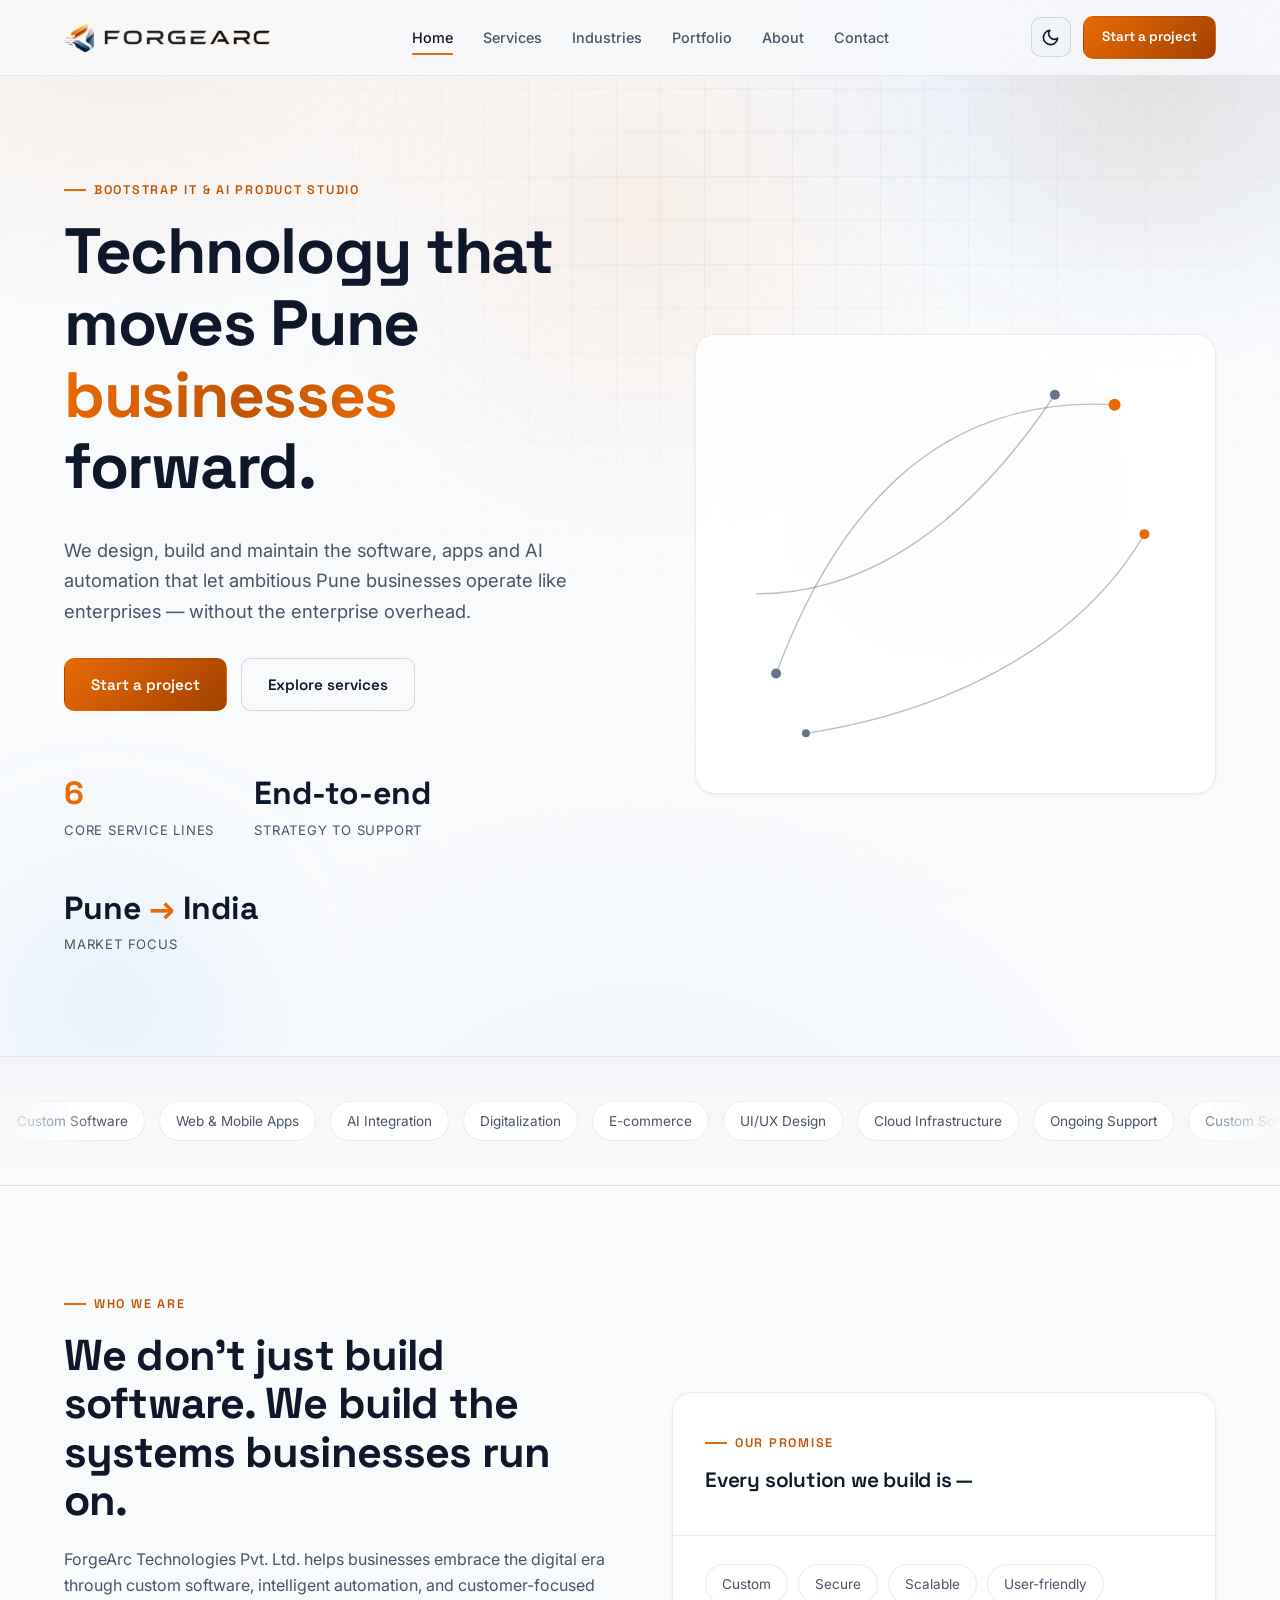
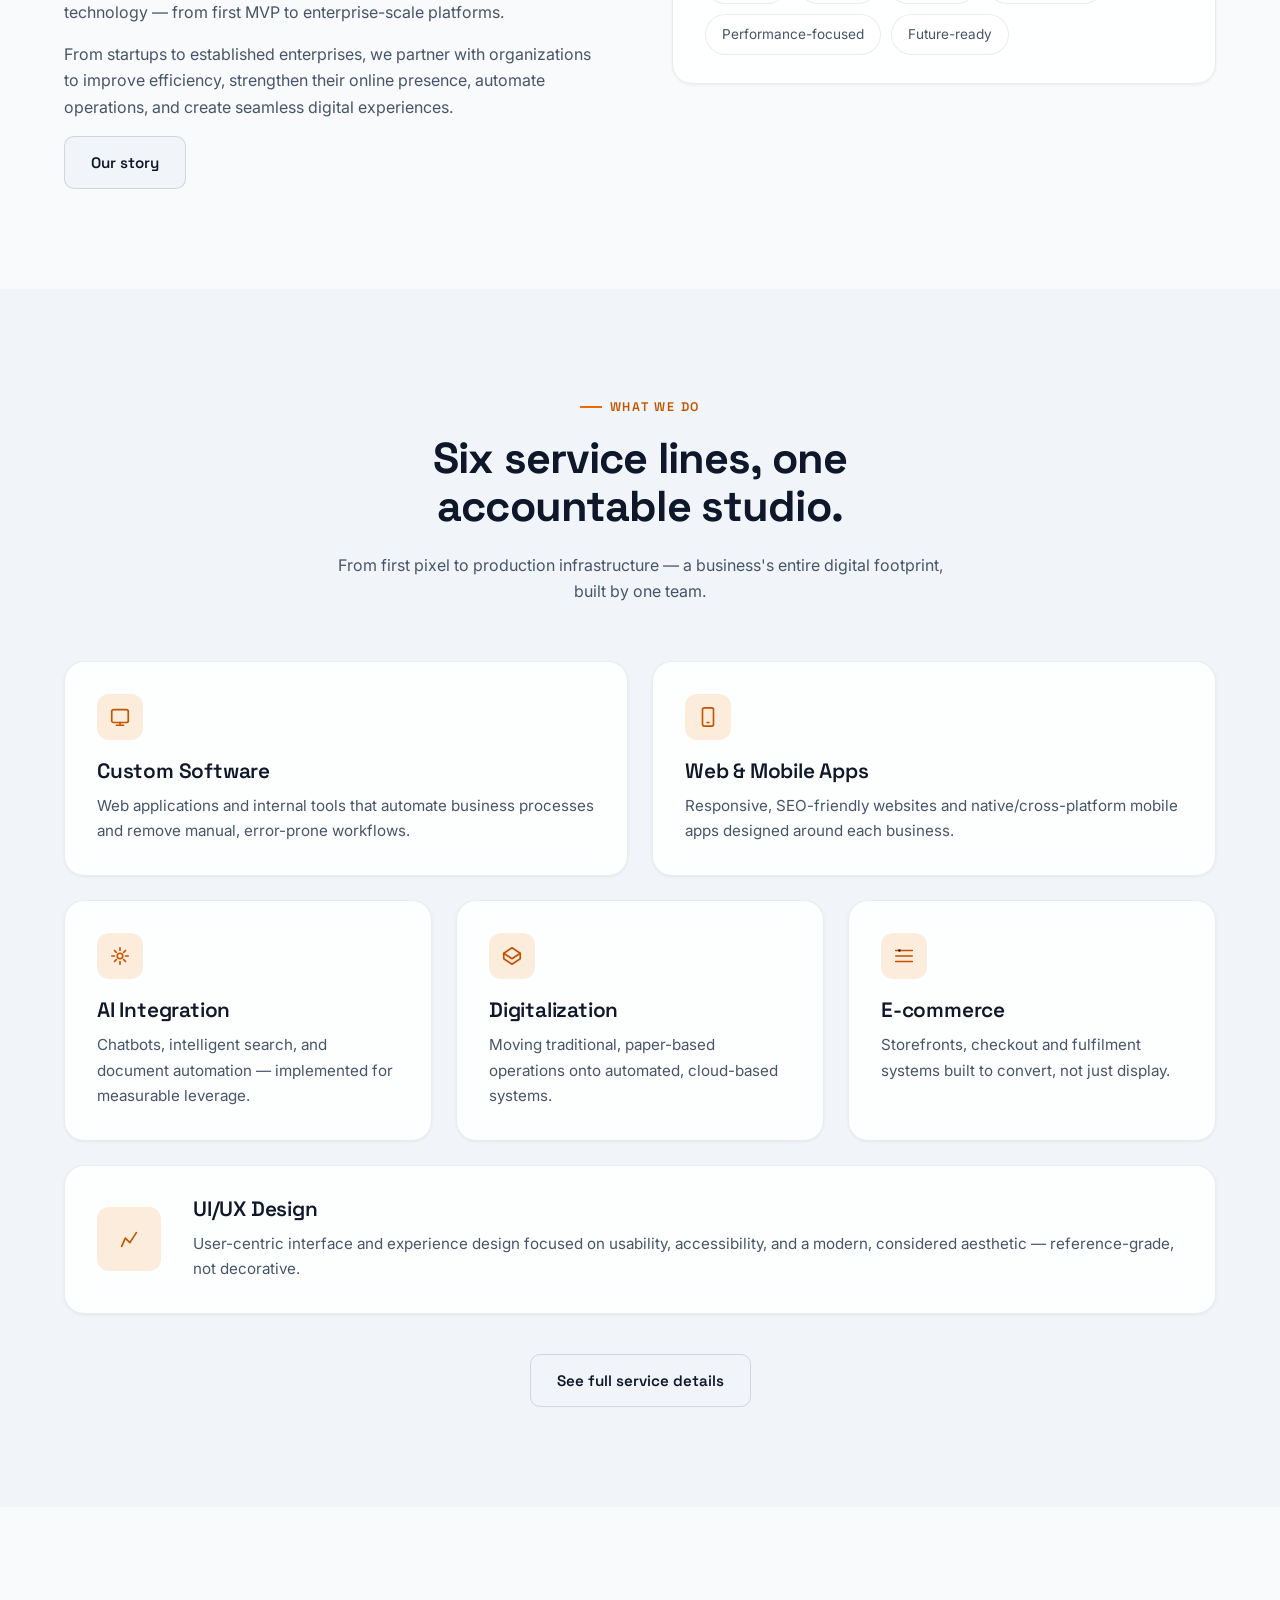
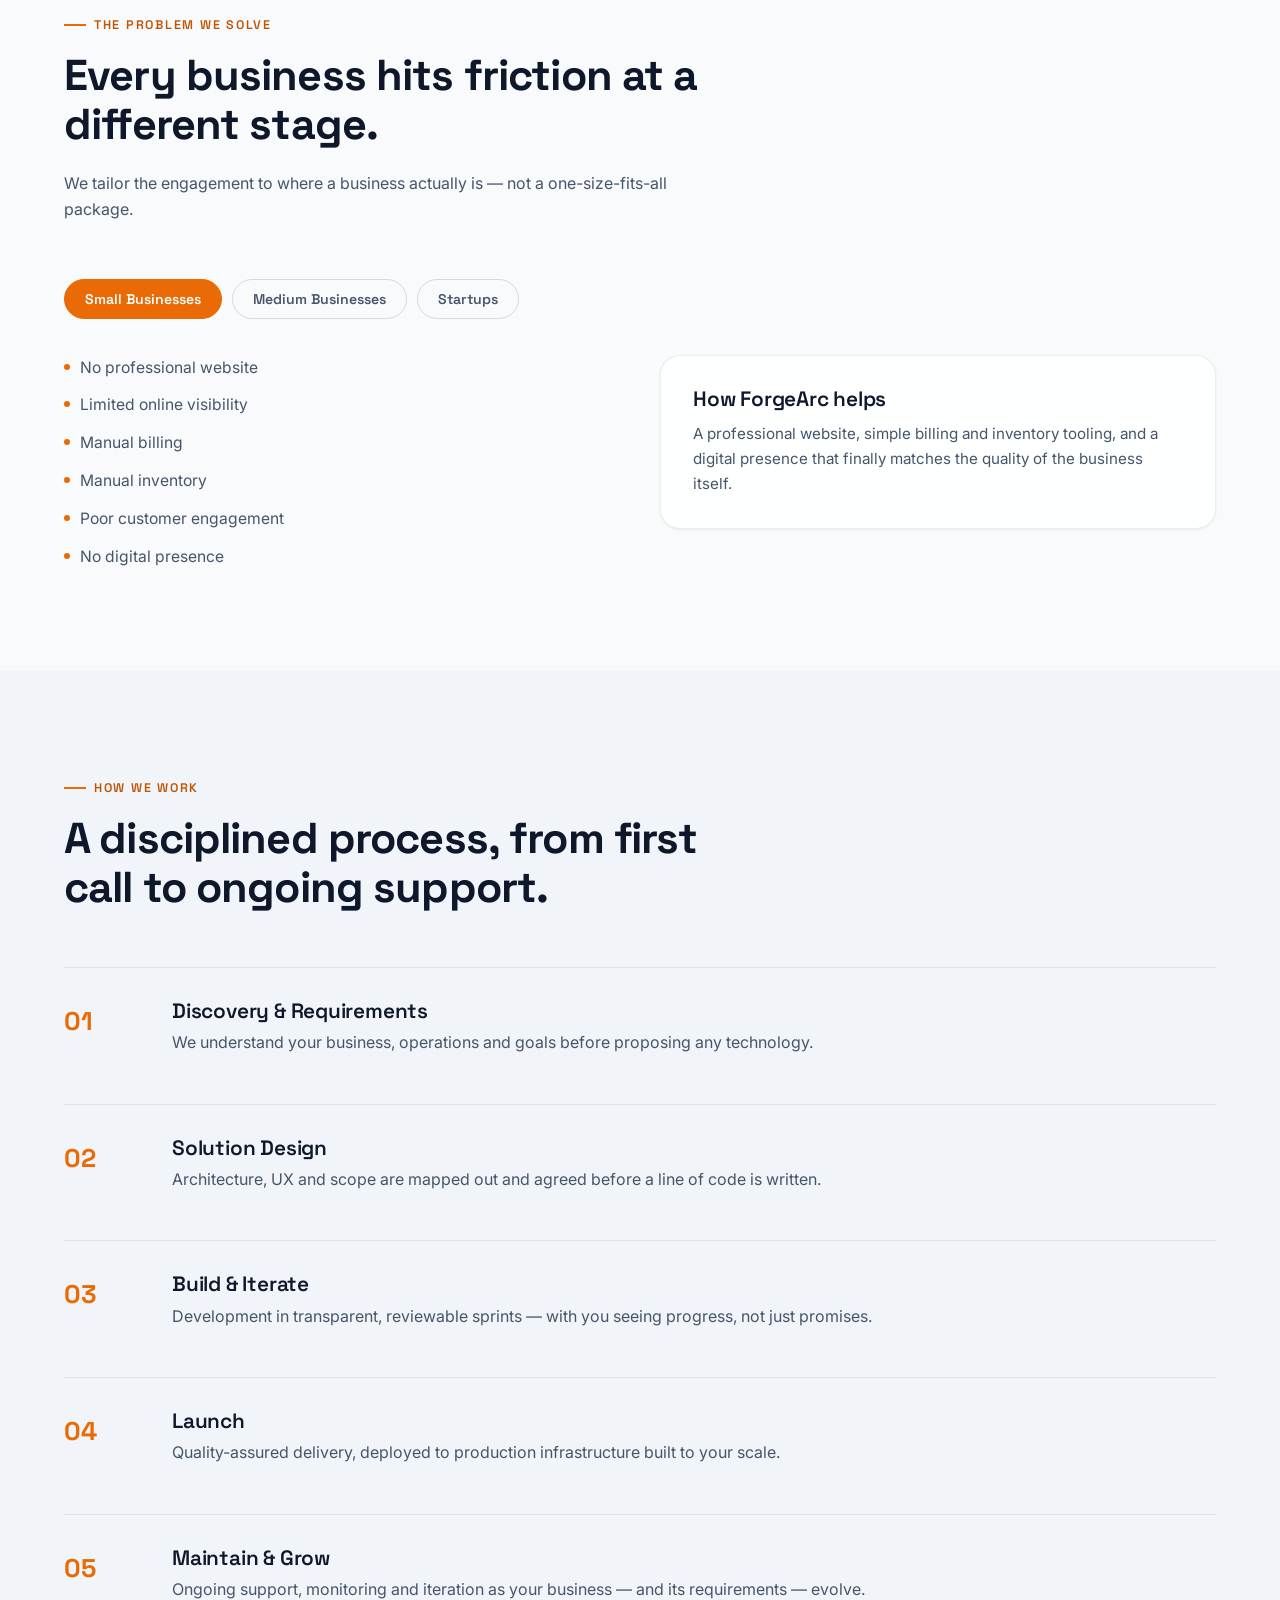
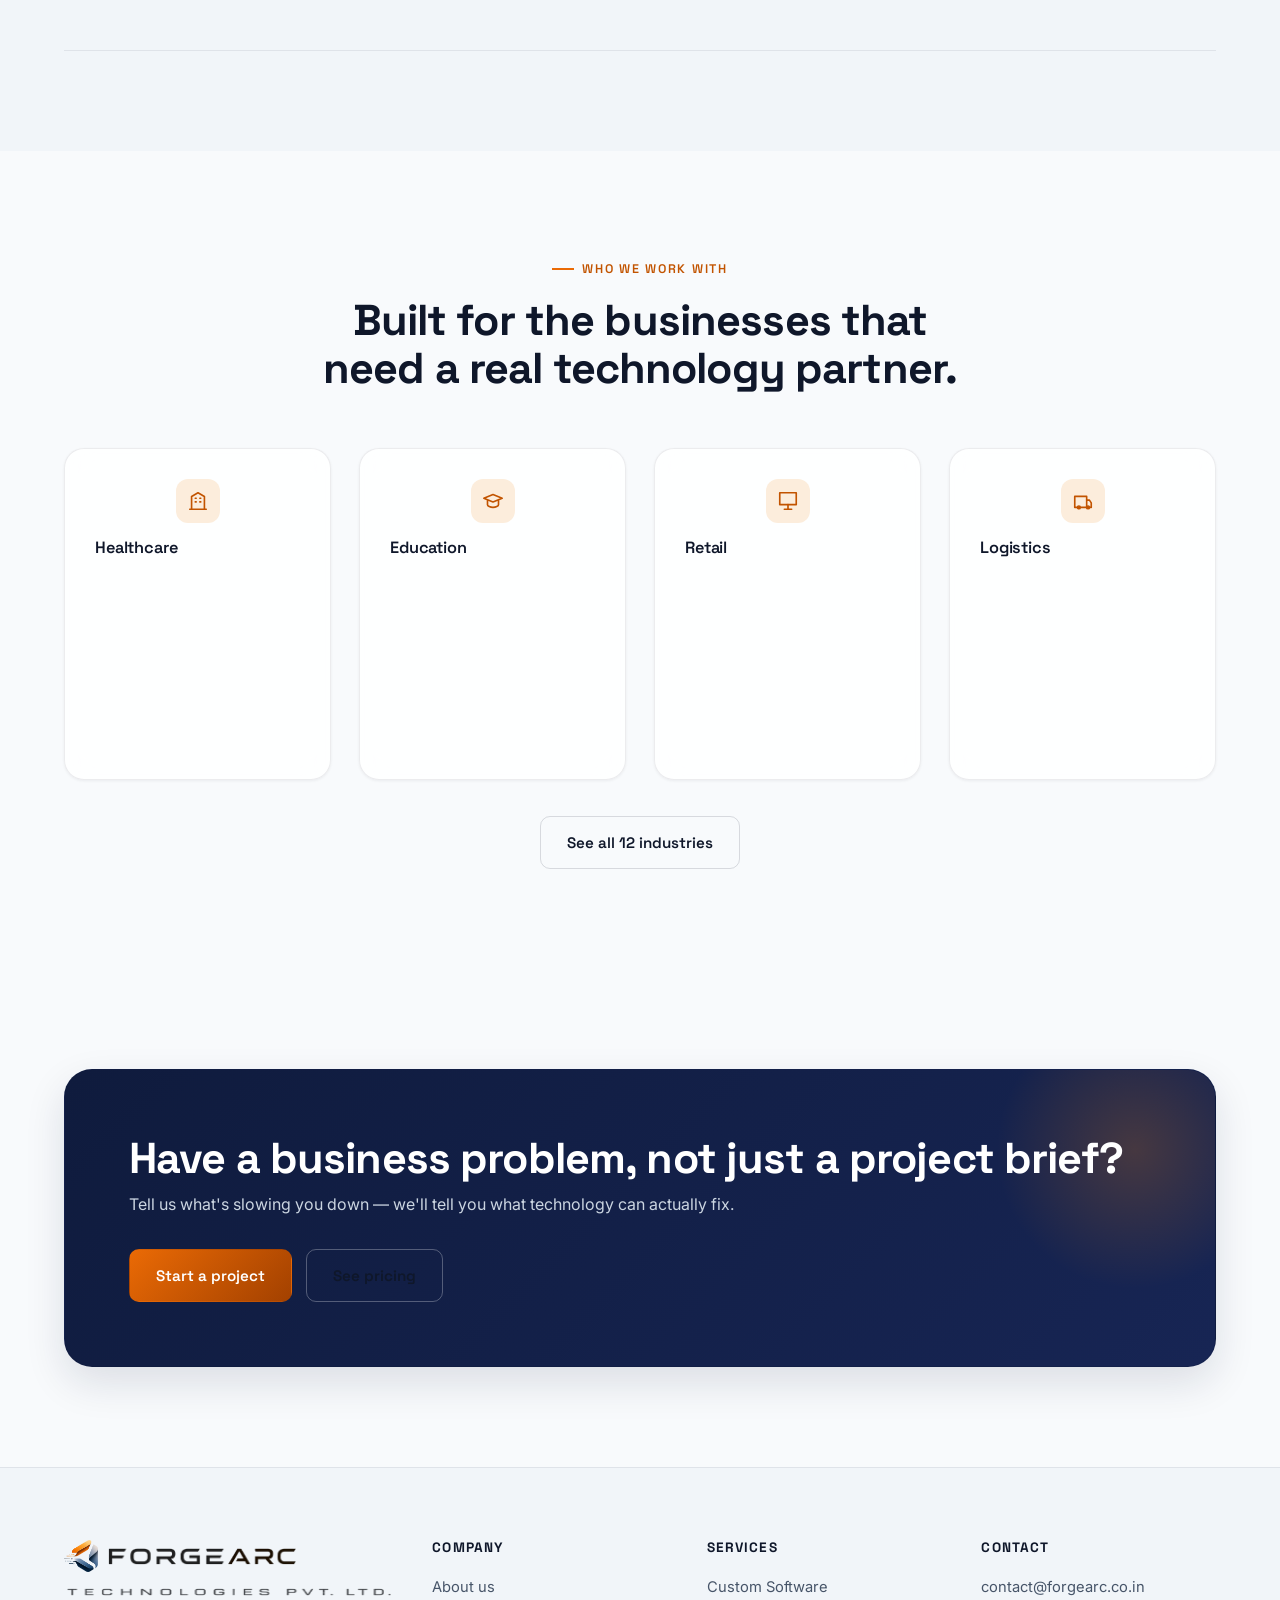
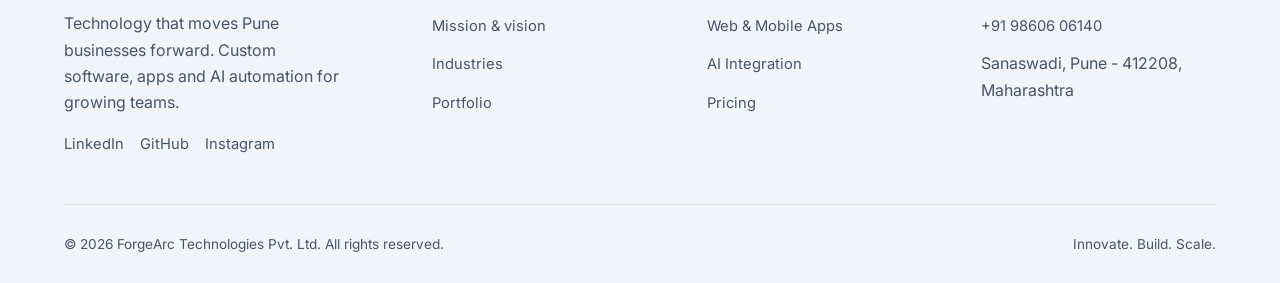
==== index.html @ 1274cc5e "Revert "Transform ForgeArc into multinational enterprise digital engineering consultancy" This rever" ====
<!doctype html>
<html lang="en">
<head>
<meta charset="UTF-8">
<meta name="viewport" content="width=device-width, initial-scale=1.0">
<title>ForgeArc Technologies | Pune Software, Apps & AI Automation</title>
<meta name="description" content="ForgeArc Technologies is a Pune-based IT and AI product studio building custom software, websites, mobile apps, automation, and digital infrastructure for growing businesses.">
<meta name="theme-color" content="#0A0F1E">
<link rel="canonical" href="https://www.forgearc.co.in/">
<meta property="og:type" content="website">
<meta property="og:title" content="ForgeArc Technologies | Pune Software, Apps & AI Automation">
<meta property="og:description" content="ForgeArc Technologies is a Pune-based IT and AI product studio building custom software, websites, mobile apps, automation, and digital infrastructure for growing businesses.">
<meta property="og:url" content="https://www.forgearc.co.in/">
<meta property="og:image" content="https://www.forgearc.co.in/assets/icon-512.png">
<meta name="twitter:card" content="summary_large_image">
<meta name="twitter:title" content="ForgeArc Technologies | Pune Software, Apps & AI Automation">
<meta name="twitter:description" content="ForgeArc Technologies is a Pune-based IT and AI product studio building custom software, websites, mobile apps, automation, and digital infrastructure for growing businesses.">
<meta name="twitter:image" content="https://www.forgearc.co.in/assets/icon-512.png">
<link rel="icon" href="assets/mark.png" type="image/png">
<link rel="apple-touch-icon" href="assets/icon-180.png">
<link rel="preconnect" href="https://fonts.googleapis.com">
<link rel="preconnect" href="https://fonts.gstatic.com" crossorigin>
<link href="https://fonts.googleapis.com/css2?family=Space+Grotesk:wght@500;600;700&family=Inter:wght@400;500;600&display=swap" rel="stylesheet">
<link rel="stylesheet" href="css/style.css">
<script>
(function(){
  try {
    var saved = localStorage.getItem('forgearc-theme');
    var theme = saved || (window.matchMedia && window.matchMedia('(prefers-color-scheme: light)').matches ? 'light' : 'dark');
    document.documentElement.setAttribute('data-theme', theme);
  } catch(e){}
})();
</script>
</head>
<body>

<header class="nav">
  <div class="container">
    <a href="/" class="nav-brand" aria-label="ForgeArc Technologies — home">
      <img class="icon-img" src="assets/mark.png" alt="">
      <img class="word-img" src="assets/wordmark.png" alt="ForgeArc Technologies">
    </a>
    <nav class="nav-links" id="nav-links">
      <a href="/" class="active">Home</a>
      <a href="services.html">Services</a>
      <a href="industries.html">Industries</a>
      <a href="portfolio.html">Portfolio</a>
      <!-- <a href="pricing.html">Pricing</a> -->
      <a href="about.html">About</a>
      <a href="contact.html">Contact</a>
    </nav>
    <div class="nav-actions">
      <button class="theme-toggle" id="theme-toggle" type="button" aria-label="Toggle theme" title="Toggle theme">
        <svg class="theme-icon-sun" viewBox="0 0 24 24" fill="none" stroke="currentColor" stroke-width="2" stroke-linecap="round" stroke-linejoin="round" aria-hidden="true">
          <circle cx="12" cy="12" r="5"></circle>
          <line x1="12" y1="1" x2="12" y2="3"></line>
          <line x1="12" y1="21" x2="12" y2="23"></line>
          <line x1="4.22" y1="4.22" x2="5.64" y2="5.64"></line>
          <line x1="18.36" y1="18.36" x2="19.78" y2="19.78"></line>
          <line x1="1" y1="12" x2="3" y2="12"></line>
          <line x1="21" y1="12" x2="23" y2="12"></line>
          <line x1="4.22" y1="19.78" x2="5.64" y2="18.36"></line>
          <line x1="18.36" y1="5.64" x2="19.78" y2="4.22"></line>
        </svg>
        <svg class="theme-icon-moon" viewBox="0 0 24 24" fill="none" stroke="currentColor" stroke-width="2" stroke-linecap="round" stroke-linejoin="round" aria-hidden="true">
          <path d="M21 12.79A9 9 0 1 1 11.21 3 7 7 0 0 0 21 12.79z"></path>
        </svg>
      </button>
      <div class="nav-cta">
        <a href="contact.html" class="btn btn-primary btn-sm">Start a project</a>
      </div>
      <button class="nav-toggle" aria-label="Toggle menu" aria-expanded="false"><span></span></button>
    </div>
  </div>
</header>

<!-- ============ HERO ============ -->
<section class="hero">
  <div class="bg-mesh" aria-hidden="true"></div>
  <div class="hero-grid-pattern" aria-hidden="true"></div>
  <div class="hero-orb hero-orb--1" aria-hidden="true"></div>
  <div class="hero-orb hero-orb--2" aria-hidden="true"></div>
  <div class="hero-orb hero-orb--3" aria-hidden="true"></div>
  <div class="hero-spotlight" aria-hidden="true"></div>
  <div class="container hero-grid">
    <div class="hero-copy reveal">
      <div class="eyebrow">Bootstrap IT &amp; AI Product Studio</div>
      <h1>Technology that moves Pune <span class="text-gradient-ember">businesses</span> forward.</h1>
      <p style="font-size:1.15rem;max-width:520px;">We design, build and maintain the software, apps and AI automation that let ambitious Pune businesses operate like enterprises — without the enterprise overhead.</p>
      <div class="hero-actions">
        <a href="contact.html" class="btn btn-primary">Start a project</a>
        <a href="services.html" class="btn btn-ghost">Explore services</a>
      </div>
      <div class="hero-stats">
        <div class="hero-stat">
          <div class="num"><span class="accent" data-count="6">0</span></div>
          <div class="label">Core service lines</div>
        </div>
        <div class="hero-stat">
          <div class="num">End-to-end</div>
          <div class="label">Strategy to support</div>
        </div>
        <div class="hero-stat">
          <div class="num">Pune <span class="accent">→</span> India</div>
          <div class="label">Market focus</div>
        </div>
      </div>
    </div>
    <div class="hero-art glass reveal" style="padding:0;" aria-hidden="true">
      <svg viewBox="0 0 480 460" xmlns="http://www.w3.org/2000/svg">
        <path class="arc-line orange" d="M60,340 C120,180 220,60 400,70"/>
        <path class="arc-line" d="M40,260 C160,260 260,180 340,60"/>
        <path class="arc-line" d="M90,400 C220,380 360,320 430,200"/>
        <circle class="arc-dot" cx="400" cy="70" r="6"/>
        <circle class="arc-dot steel" cx="340" cy="60" r="5"/>
        <circle class="arc-dot" cx="430" cy="200" r="5"/>
        <circle class="arc-dot steel" cx="60" cy="340" r="5"/>
        <circle class="arc-dot steel" cx="90" cy="400" r="4"/>
      </svg>
    </div>
  </div>
</section>

<!-- ============ CAPABILITY MARQUEE ============ -->
<section class="section-band" style="padding:44px 0;">
  <div class="marquee">
    <div class="marquee-track">
      <span class="tag">Custom Software</span>
      <span class="tag">Web &amp; Mobile Apps</span>
      <span class="tag">AI Integration</span>
      <span class="tag">Digitalization</span>
      <span class="tag">E-commerce</span>
      <span class="tag">UI/UX Design</span>
      <span class="tag">Cloud Infrastructure</span>
      <span class="tag">Ongoing Support</span>
      <span class="tag">Custom Software</span>
      <span class="tag">Web &amp; Mobile Apps</span>
      <span class="tag">AI Integration</span>
      <span class="tag">Digitalization</span>
      <span class="tag">E-commerce</span>
      <span class="tag">UI/UX Design</span>
      <span class="tag">Cloud Infrastructure</span>
      <span class="tag">Ongoing Support</span>
    </div>
  </div>
</section>

<!-- ============ WHO WE ARE ============ -->
<section>
  <div class="container split">
    <div class="reveal">
      <div class="eyebrow">Who we are</div>
      <h2>We don't just build software. We build the systems businesses run on.</h2>
      <p>ForgeArc Technologies Pvt. Ltd. helps businesses embrace the digital era through custom software, intelligent automation, and customer-focused technology — from first MVP to enterprise-scale platforms.</p>
      <p>From startups to established enterprises, we partner with organizations to improve efficiency, strengthen their online presence, automate operations, and create seamless digital experiences.</p>
      <a href="about.html" class="btn btn-secondary">Our story</a>
    </div>
    <div class="scale-in">
      <div class="glass" style="padding:0;overflow:hidden;">
        <div style="padding:32px;border-bottom:1px solid var(--border);">
          <div class="eyebrow">Our promise</div>
          <h3>Every solution we build is —</h3>
        </div>
        <div style="padding:28px 32px;">
          <div class="tag-row">
            <span class="tag">Custom</span>
            <span class="tag">Secure</span>
            <span class="tag">Scalable</span>
            <span class="tag">User-friendly</span>
            <span class="tag">Performance-focused</span>
            <span class="tag">Future-ready</span>
          </div>
        </div>
      </div>
    </div>
  </div>
</section>

<!-- ============ SERVICES ============ -->
<section class="section-alt" id="services">
  <div class="container">
    <div class="section-head center reveal">
      <div class="eyebrow" style="justify-content:center;">What we do</div>
      <h2>Six service lines, one accountable studio.</h2>
      <p>From first pixel to production infrastructure — a business's entire digital footprint, built by one team.</p>
    </div>
    <div class="bento">
      <div class="card b-wide reveal">
        <div class="card-icon"><svg viewBox="0 0 24 24" fill="none" stroke-width="1.8" stroke-linecap="round" stroke-linejoin="round"><rect x="3" y="4" width="18" height="14" rx="2"/><path d="M8 21h8M12 18v3"/></svg></div>
        <h3>Custom Software</h3>
        <p>Web applications and internal tools that automate business processes and remove manual, error-prone workflows.</p>
      </div>
      <div class="card b-wide reveal d1">
        <div class="card-icon"><svg viewBox="0 0 24 24" fill="none" stroke-width="1.8" stroke-linecap="round" stroke-linejoin="round"><rect x="6" y="2" width="12" height="20" rx="2"/><path d="M11 18h2"/></svg></div>
        <h3>Web &amp; Mobile Apps</h3>
        <p>Responsive, SEO-friendly websites and native/cross-platform mobile apps designed around each business.</p>
      </div>
      <div class="card reveal d1">
        <div class="card-icon"><svg viewBox="0 0 24 24" fill="none" stroke-width="1.8" stroke-linecap="round" stroke-linejoin="round"><path d="M12 3v3M12 18v3M3 12h3M18 12h3M6 6l2 2M16 16l2 2M6 18l2-2M16 8l2-2"/><circle cx="12" cy="12" r="3"/></svg></div>
        <h3>AI Integration</h3>
        <p>Chatbots, intelligent search, and document automation — implemented for measurable leverage.</p>
      </div>
      <div class="card reveal d2">
        <div class="card-icon"><svg viewBox="0 0 24 24" fill="none" stroke-width="1.8" stroke-linecap="round" stroke-linejoin="round"><path d="M3 9l9-6 9 6-9 6-9-6z"/><path d="M3 9v6l9 6 9-6V9"/></svg></div>
        <h3>Digitalization</h3>
        <p>Moving traditional, paper-based operations onto automated, cloud-based systems.</p>
      </div>
      <div class="card reveal d2">
        <div class="card-icon"><svg viewBox="0 0 24 24" fill="none" stroke-width="1.8" stroke-linecap="round" stroke-linejoin="round"><path d="M3 6h18M3 12h18M3 18h18"/><circle cx="7" cy="6" r="1.4" fill="currentColor" stroke="none"/></svg></div>
        <h3>E-commerce</h3>
        <p>Storefronts, checkout and fulfilment systems built to convert, not just display.</p>
      </div>
      <div class="card b-hero reveal d3">
        <div class="card-icon"><svg viewBox="0 0 24 24" fill="none" stroke-width="1.8" stroke-linecap="round" stroke-linejoin="round"><path d="M4 20l4-9 5 5 7-11"/></svg></div>
        <div>
          <h3>UI/UX Design</h3>
          <p style="margin-bottom:0;">User-centric interface and experience design focused on usability, accessibility, and a modern, considered aesthetic — reference-grade, not decorative.</p>
        </div>
      </div>
    </div>
    <div class="text-center reveal" style="margin-top:40px;">
      <a href="services.html" class="btn btn-ghost">See full service details</a>
    </div>
  </div>
</section>

<!-- ============ WHO WE SERVE — stage tabs ============ -->
<section>
  <div class="container">
    <div class="section-head reveal">
      <div class="eyebrow">The problem we solve</div>
      <h2>Every business hits friction at a different stage.</h2>
      <p>We tailor the engagement to where a business actually is — not a one-size-fits-all package.</p>
    </div>
    <div class="stage-tabs reveal">
      <button class="stage-tab active" data-target="small">Small Businesses</button>
      <button class="stage-tab" data-target="medium">Medium Businesses</button>
      <button class="stage-tab" data-target="startup">Startups</button>
    </div>

    <div class="stage-panel active" data-panel="small">
      <ul>
        <li>No professional website</li>
        <li>Limited online visibility</li>
        <li>Manual billing</li>
        <li>Manual inventory</li>
        <li>Poor customer engagement</li>
        <li>No digital presence</li>
      </ul>
      <div class="card">
        <h3>How ForgeArc helps</h3>
        <p>A professional website, simple billing and inventory tooling, and a digital presence that finally matches the quality of the business itself.</p>
      </div>
    </div>

    <div class="stage-panel" data-panel="medium">
      <ul>
        <li>Multiple disconnected systems</li>
        <li>Operational inefficiencies</li>
        <li>Lack of automation</li>
        <li>Poor reporting</li>
        <li>Scaling difficulties</li>
      </ul>
      <div class="card">
        <h3>How ForgeArc helps</h3>
        <p>We connect fragmented tools into one coherent system, automate the repetitive work, and give leadership reporting they can actually trust.</p>
      </div>
    </div>

    <div class="stage-panel" data-panel="startup">
      <ul>
        <li>Need MVP development</li>
        <li>Budget constraints</li>
        <li>Rapid product development</li>
        <li>Scalable architecture</li>
        <li>Technical consulting</li>
      </ul>
      <div class="card">
        <h3>How ForgeArc helps</h3>
        <p>A lean, well-architected MVP built to validate fast — on infrastructure that won't need a rebuild the moment traction hits.</p>
      </div>
    </div>
  </div>
</section>

<!-- ============ PROCESS ============ -->
<section class="section-alt">
  <div class="container">
    <div class="section-head reveal">
      <div class="eyebrow">How we work</div>
      <h2>A disciplined process, from first call to ongoing support.</h2>
    </div>
    <div class="process-list">
      <div class="process-item reveal">
        <div class="process-num">01</div>
        <div><h3>Discovery &amp; Requirements</h3><p>We understand your business, operations and goals before proposing any technology.</p></div>
      </div>
      <div class="process-item reveal">
        <div class="process-num">02</div>
        <div><h3>Solution Design</h3><p>Architecture, UX and scope are mapped out and agreed before a line of code is written.</p></div>
      </div>
      <div class="process-item reveal">
        <div class="process-num">03</div>
        <div><h3>Build &amp; Iterate</h3><p>Development in transparent, reviewable sprints — with you seeing progress, not just promises.</p></div>
      </div>
      <div class="process-item reveal">
        <div class="process-num">04</div>
        <div><h3>Launch</h3><p>Quality-assured delivery, deployed to production infrastructure built to your scale.</p></div>
      </div>
      <div class="process-item reveal">
        <div class="process-num">05</div>
        <div><h3>Maintain &amp; Grow</h3><p>Ongoing support, monitoring and iteration as your business — and its requirements — evolve.</p></div>
      </div>
    </div>
  </div>
</section>

<!-- ============ INDUSTRIES TEASER ============ -->
<section>
  <div class="container">
    <div class="section-head center reveal">
      <div class="eyebrow" style="justify-content:center;">Who we work with</div>
      <h2>Built for the businesses that need a real technology partner.</h2>
    </div>
    <div class="grid grid-4">
      <div class="card industry-card reveal"><div class="card-icon" style="margin:0 auto 16px;"><svg viewBox="0 0 24 24" fill="none" stroke-width="1.8" stroke-linecap="round" stroke-linejoin="round"><path d="M3 21h18M5 21V7l7-4 7 4v14M9 9h1M14 9h1M9 13h1M14 13h1"/></svg></div><h3>Healthcare</h3></div>
      <div class="card industry-card reveal d1"><div class="card-icon" style="margin:0 auto 16px;"><svg viewBox="0 0 24 24" fill="none" stroke-width="1.8" stroke-linecap="round" stroke-linejoin="round"><path d="M22 9L12 5 2 9l10 4 10-4zM6 11v5c0 1.5 3 3 6 3s6-1.5 6-3v-5"/></svg></div><h3>Education</h3></div>
      <div class="card industry-card reveal d2"><div class="card-icon" style="margin:0 auto 16px;"><svg viewBox="0 0 24 24" fill="none" stroke-width="1.8" stroke-linecap="round" stroke-linejoin="round"><path d="M3 3h18v13H3z"/><path d="M8 21h8M12 16v5"/></svg></div><h3>Retail</h3></div>
      <div class="card industry-card reveal d3"><div class="card-icon" style="margin:0 auto 16px;"><svg viewBox="0 0 24 24" fill="none" stroke-width="1.8" stroke-linecap="round" stroke-linejoin="round"><rect x="3" y="7" width="13" height="12"/><path d="M16 11h3l2 3v5h-5"/><circle cx="7.5" cy="19" r="1.5"/><circle cx="17.5" cy="19" r="1.5"/></svg></div><h3>Logistics</h3></div>
    </div>
    <div class="text-center reveal" style="margin-top:36px;">
      <a href="industries.html" class="btn btn-ghost">See all 12 industries</a>
    </div>
  </div>
</section>

<!-- ============ CTA ============ -->
<section>
  <div class="container">
    <div class="cta-band reveal">
      <div class="cta-band-inner">
        <div>
          <h2>Have a business problem, not just a project brief?</h2>
          <p>Tell us what's slowing you down — we'll tell you what technology can actually fix.</p>
        </div>
        <div class="cta-actions">
          <a href="contact.html" class="btn btn-primary">Start a project</a>
          <a href="pricing.html" class="btn btn-ghost-on-navy">See pricing</a>
        </div>
      </div>
    </div>
  </div>
</section>

<footer class="footer" id="site-footer"></footer>

<script src="js/schema.js"></script>
<script src="js/script.js"></script>
<script src="js/footer.js"></script>
</body>
</html>
---- css/style.css ----
/* ==========================================================================
   ForgeArc Technologies — "Obsidian Ember" Design System
   Deep navy/near-black canvas, ember orange accent, glassmorphism, dark studio.
   ========================================================================== */

:root{
  --bg:          #0A0F1E;
  --bg-2:        #0D1426; /* slightly lifted background band */
  --ink:         #0F1B3D; /* brand deep navy, used in gradients/badges */
  --surface:     #141B2E;
  --surface-2:   #1E2740;
  --ember:       #F2820D;
  --ember-soft:  #F5A94A;
  --ember-dim:   #C6690A;
  --fg:          #F5F7FA;
  --muted:       #8A94A6;
  --border:      rgba(255,255,255,0.08);
  --border-strong: rgba(255,255,255,0.14);

  --success:#22C55E;
  --warning:#FACC15;
  --error:#EF4444;
  --info:#3B82F6;

  --font-display: 'Space Grotesk', sans-serif;
  --font-body: 'Inter', sans-serif;

  --radius-sm: 12px;
  --radius-md: 1.25rem;   /* 20px */
  --radius-lg: 1.75rem;   /* 28px — hero cards */

  --shadow-sm: 0 1px 2px rgba(0,0,0,0.3);
  --shadow-md: 0 16px 40px rgba(0,0,0,0.35);
  --shadow-lg: 0 30px 70px rgba(0,0,0,0.45);
  --shadow-ember: 0 16px 40px rgba(242,130,13,0.22);

  --container: 1200px;
  --nav-h: 76px;

  --nav-bg: rgba(10,15,30,0.65);
  --nav-bg-scrolled: rgba(8,11,22,0.88);
  --card-bg: rgba(30,39,64,0.6);
  --card-bg-hover: rgba(30,39,64,0.78);
  --card-border-hover: rgba(242,130,13,0.35);
  --card-featured-bg: linear-gradient(180deg, rgba(242,130,13,0.10), rgba(30,39,64,0.7));
  --footer-bg: #070A14;
}

[data-theme="light"] {
  --bg:          #F8FAFC;
  --bg-2:        #F1F5F9;
  --ink:         #0F172A;
  --surface:     #FFFFFF;
  --surface-2:   #F1F5F9;
  --ember:       #EA6A05;
  --ember-soft:  #C25400;
  --ember-dim:   #A34100;
  --fg:          #0F172A;
  --muted:       #475569;
  --border:      rgba(15,23,42,0.08);
  --border-strong: rgba(15,23,42,0.14);

  --shadow-sm: 0 1px 3px rgba(15,23,42,0.06);
  --shadow-md: 0 12px 32px rgba(15,23,42,0.08);
  --shadow-lg: 0 24px 50px rgba(15,23,42,0.12);
  --shadow-ember: 0 12px 32px rgba(234,106,5,0.20);

  --nav-bg: rgba(248,250,252,0.84);
  --nav-bg-scrolled: rgba(255,255,255,0.94);
  --card-bg: rgba(255,255,255,0.85);
  --card-bg-hover: #FFFFFF;
  --card-border-hover: rgba(234,106,5,0.35);
  --card-featured-bg: linear-gradient(180deg, rgba(234,106,5,0.06), #FFFFFF);
  --footer-bg: #F1F5F9;
}

*,*::before,*::after{ box-sizing:border-box; }
html{ scroll-behavior:smooth; }
@media (prefers-reduced-motion: reduce){
  html{ scroll-behavior:auto; }
  *{ animation-duration:0.001ms !important; animation-iteration-count:1 !important; transition-duration:0.001ms !important; scroll-behavior:auto !important; }
}

html, body{
  margin:0;
  font-family:var(--font-body);
  color:var(--fg);
  background:var(--bg);
  -webkit-font-smoothing:antialiased;
  text-rendering:optimizeLegibility;
  line-height:1.65;
  position:relative;
  overflow-x:hidden;
  width:100%;
}

/* faint grain layer for depth */
body::after{
  content:"";
  position:fixed;
  inset:0;
  z-index:9999;
  pointer-events:none;
  opacity:0.035;
  mix-blend-mode:overlay;
  background-image:url("data:image/svg+xml,%3Csvg xmlns='http://www.w3.org/2000/svg' width='120' height='120'%3E%3Cfilter id='n'%3E%3CfeTurbulence type='fractalNoise' baseFrequency='0.9' numOctaves='2' stitchTiles='stitch'/%3E%3C/filter%3E%3Crect width='100%25' height='100%25' filter='url(%23n)'/%3E%3C/svg%3E");
}

img{ max-width:100%; display:block; }
a{ color:inherit; text-decoration:none; }
ul{ margin:0; padding:0; list-style:none; }
button{ font-family:inherit; }

h1,h2,h3,h4{
  font-family:var(--font-display);
  color:var(--fg);
  margin:0 0 0.5em;
  line-height:1.12;
  letter-spacing:-0.02em;
}
h1{ font-size:clamp(2.5rem, 5.2vw, 4rem); font-weight:700; }
h2{ font-size:clamp(1.9rem, 3.6vw, 2.7rem); font-weight:700; }
h3{ font-size:1.3rem; font-weight:600; letter-spacing:-0.01em; }
p{ margin:0 0 1em; color:var(--muted); }

.container{
  max-width:var(--container);
  margin:0 auto;
  padding:0 24px;
  width:100%;
}

a:focus-visible, button:focus-visible, input:focus-visible, textarea:focus-visible, select:focus-visible{
  outline:2px solid var(--ember);
  outline-offset:3px;
  border-radius:4px;
}

/* ---------------- Eyebrow ---------------- */
.eyebrow{
  display:inline-flex;
  align-items:center;
  gap:8px;
  font-family:var(--font-display);
  font-size:0.78rem;
  font-weight:600;
  letter-spacing:0.14em;
  text-transform:uppercase;
  color:var(--ember-soft);
  margin-bottom:16px;
}
.eyebrow::before{
  content:"";
  width:22px; height:2px;
  background:var(--ember);
  display:inline-block;
}

/* ---------------- Text gradient ---------------- */
.text-gradient-ember{
  background:linear-gradient(100deg, var(--ember) 0%, var(--ember-soft) 55%, var(--ember) 100%);
  -webkit-background-clip:text;
  background-clip:text;
  color:transparent;
}

/* ---------------- Buttons ---------------- */
.btn{
  display:inline-flex;
  align-items:center;
  justify-content:center;
  gap:8px;
  font-family:var(--font-display);
  font-weight:600;
  font-size:0.95rem;
  padding:13px 26px;
  border-radius:10px;
  border:1px solid transparent;
  cursor:pointer;
  transition:transform .18s ease, box-shadow .18s ease, background .18s ease, border-color .18s ease;
  white-space:nowrap;
  position:relative;
  overflow:hidden;
  isolation:isolate;
}
.btn::before{
  content:"";
  position:absolute;
  inset:0;
  background:linear-gradient(120deg, transparent 30%, rgba(255,255,255,0.28) 50%, transparent 70%);
  transform:translateX(-120%);
  transition:transform .55s ease;
  z-index:-1;
}
.btn:hover::before{ transform:translateX(120%); }
.btn-primary{
  background:linear-gradient(135deg, var(--ember) 0%, var(--ember-dim) 100%);
  color:#0A0F1E;
}
.btn-primary:hover{
  transform:translateY(-2px);
  box-shadow:var(--shadow-ember);
}
.btn-secondary{
  background:var(--surface-2);
  color:var(--fg);
  border-color:var(--border-strong);
}
.btn-secondary:hover{
  transform:translateY(-2px);
  border-color:rgba(255,255,255,0.28);
  box-shadow:var(--shadow-md);
}
.btn-ghost{
  background:transparent;
  color:var(--fg);
  border-color:var(--border-strong);
}
.btn-ghost:hover{ border-color:var(--ember); color:var(--ember-soft); }
.btn-ghost-on-navy{ background:transparent; color:var(--fg); border-color:rgba(255,255,255,0.28); }
.btn-ghost-on-navy:hover{ border-color:var(--fg); }
.btn-sm{ padding:9px 18px; font-size:0.85rem; }
.btn-block{ width:100%; }

/* ---------------- Navigation ---------------- */
.nav{
  position:fixed;
  top:0; left:0; right:0;
  height:var(--nav-h);
  background:var(--nav-bg);
  backdrop-filter:saturate(180%) blur(16px);
  -webkit-backdrop-filter:saturate(180%) blur(16px);
  z-index:1000;
  border-bottom:1px solid var(--border);
  transition:background .3s ease, height .3s ease, box-shadow .3s ease, border-color .3s ease;
}
.nav.scrolled{
  height:64px;
  background:var(--nav-bg-scrolled);
  border-bottom-color:var(--border-strong);
  box-shadow:0 8px 24px rgba(3,10,22,0.25);
}
[data-theme="light"] .nav.scrolled{
  box-shadow:0 4px 20px rgba(15,23,42,0.06);
}
.nav .container{
  height:100%;
  display:flex;
  align-items:center;
  justify-content:space-between;
}
.nav-brand{
  display:flex;
  align-items:center;
  gap:10px;
  font-family:var(--font-display);
  font-weight:700;
  font-size:1.15rem;
  color:var(--fg);
  letter-spacing:-0.01em;
}
.nav-brand .icon-img{ height:28px; width:auto; }
.nav-brand .word-img{ height:15px; width:auto; transition:filter .25s ease; }
[data-theme="light"] .nav-brand .word-img{
  filter:brightness(0.12);
}

.nav-links{ display:flex; align-items:center; gap:30px; }
.nav-links a{
  font-size:0.9rem;
  font-weight:500;
  color:var(--muted);
  position:relative;
  padding:6px 0;
  transition:color .15s ease;
}
.nav-links a:hover, .nav-links a.active{ color:var(--fg); }
.nav-links a.active::after{
  content:"";
  position:absolute;
  left:0; right:0; bottom:0;
  height:2px;
  background:var(--ember);
  border-radius:2px;
}
.nav-actions{
  display:flex;
  align-items:center;
  gap:12px;
}
.nav-cta{ display:flex; align-items:center; gap:14px; }

/* ---------------- Theme Toggle Button ---------------- */
.theme-toggle{
  display:inline-flex;
  align-items:center;
  justify-content:center;
  width:40px;
  height:40px;
  border-radius:10px;
  background:var(--surface-2);
  border:1px solid var(--border-strong);
  color:var(--fg);
  cursor:pointer;
  padding:0;
  transition:transform .18s ease, background .18s ease, border-color .18s ease, color .18s ease, box-shadow .18s ease;
  position:relative;
  outline:none;
  flex-shrink:0;
}
.theme-toggle:hover{
  transform:translateY(-2px);
  border-color:var(--ember);
  color:var(--ember-soft);
  box-shadow:0 4px 14px rgba(242,130,13,0.18);
}
.theme-toggle:active{
  transform:translateY(0);
}
.theme-toggle svg{
  width:19px;
  height:19px;
  pointer-events:none;
  transition:transform .35s cubic-bezier(0.34, 1.56, 0.64, 1);
}
.theme-toggle:hover svg{
  transform:rotate(15deg);
}

/* Dark mode: show Sun icon */
.theme-icon-sun{ display:block; }
.theme-icon-moon{ display:none; }

/* Light mode: show Moon icon */
[data-theme="light"] .theme-icon-sun{ display:none; }
[data-theme="light"] .theme-icon-moon{ display:block; }

.nav-toggle{
  display:none;
  background:none; border:none; cursor:pointer;
  width:40px; height:40px;
  align-items:center; justify-content:center;
}
.nav-toggle span, .nav-toggle span::before, .nav-toggle span::after{
  content:"";
  display:block;
  width:22px; height:2px;
  background:var(--fg);
  position:relative;
  transition:transform .2s ease, opacity .2s ease;
}
.nav-toggle span::before{ position:absolute; top:-7px; }
.nav-toggle span::after{ position:absolute; top:7px; }
.nav-toggle.open span{ background:transparent; }
.nav-toggle.open span::before{ transform:translateY(7px) rotate(45deg); }
.nav-toggle.open span::after{ transform:translateY(-7px) rotate(-45deg); }

@media (max-width: 980px){
  .nav-links{
    position:fixed;
    top:var(--nav-h); left:0; right:0;
    background:var(--bg);
    flex-direction:column;
    align-items:flex-start;
    gap:0;
    padding:8px 24px 20px;
    transform:translateY(-8px);
    opacity:0;
    pointer-events:none;
    transition:opacity .2s ease, transform .2s ease, background .2s ease;
    border-bottom:1px solid var(--border);
  }
  .nav-links.open{ opacity:1; transform:translateY(0); pointer-events:auto; }
  .nav-links a{ padding:12px 0; width:100%; border-bottom:1px solid var(--border); }
  .nav-cta{ display:none; }
  .nav-toggle{ display:flex; }
}

/* ---------------- Hero / mesh background ---------------- */
.hero{
  position:relative;
  padding:calc(var(--nav-h) + 96px) 0 100px;
  overflow:hidden;
}
.bg-mesh{
  position:absolute;
  inset:0;
  z-index:0;
  pointer-events:none;
  background:
    radial-gradient(ellipse 60% 50% at 10% 0%, rgba(242,130,13,0.18), transparent 60%),
    radial-gradient(ellipse 55% 45% at 90% 5%, rgba(15,27,61,0.9), transparent 65%),
    radial-gradient(ellipse 70% 60% at 50% 110%, rgba(20,27,46,0.9), transparent 60%);
}
.hero-orb{
  position:absolute;
  border-radius:50%;
  filter:blur(70px);
  pointer-events:none;
  z-index:0;
  will-change:transform;
}
.hero-orb--1{
  width:420px; height:420px;
  top:-140px; right:-80px;
  background:radial-gradient(circle, rgba(242,130,13,0.28), transparent 70%);
  animation:orbFloat1 16s ease-in-out infinite;
}
.hero-orb--2{
  width:340px; height:340px;
  bottom:-120px; left:-60px;
  background:radial-gradient(circle, rgba(79,120,167,0.22), transparent 70%);
  animation:orbFloat2 20s ease-in-out infinite;
}
.hero-orb--3{
  width:240px; height:240px;
  top:35%; right:16%;
  background:radial-gradient(circle, rgba(245,169,74,0.16), transparent 70%);
  animation:orbFloat1 24s ease-in-out infinite reverse;
}
@keyframes orbFloat1{ 0%,100%{ transform:translate(0,0) scale(1); } 50%{ transform:translate(-30px, 26px) scale(1.08); } }
@keyframes orbFloat2{ 0%,100%{ transform:translate(0,0) scale(1); } 50%{ transform:translate(24px, -20px) scale(1.05); } }
@media (prefers-reduced-motion: reduce){ .hero-orb{ animation:none !important; } }

/* mouse-tracking spotlight */
.hero-spotlight{
  position:absolute;
  inset:0;
  z-index:0;
  pointer-events:none;
  background:radial-gradient(600px circle at var(--sx,50%) var(--sy,20%), rgba(242,130,13,0.10), transparent 55%);
  transition:background .15s ease;
}

.hero-grid-pattern{
  position:absolute;
  inset:0;
  z-index:0;
  background-image:
    linear-gradient(rgba(255,255,255,0.035) 1px, transparent 1px),
    linear-gradient(90deg, rgba(255,255,255,0.035) 1px, transparent 1px);
  background-size:44px 44px;
  mask-image:radial-gradient(ellipse 70% 60% at 60% 20%, black 10%, transparent 75%);
  -webkit-mask-image:radial-gradient(ellipse 70% 60% at 60% 20%, black 10%, transparent 75%);
}

.hero .container{ position:relative; z-index:1; }
.hero-grid{ display:grid; grid-template-columns: 1.05fr 0.95fr; gap:56px; align-items:center; }
.hero-actions{ display:flex; gap:14px; margin-top:32px; flex-wrap:wrap; }
.hero-stats{ display:flex; gap:40px; margin-top:56px; flex-wrap:wrap; }
.hero-stat .num{
  font-family:var(--font-display);
  font-size:2rem; font-weight:700; color:var(--fg);
  font-variant-numeric:tabular-nums;
}
.hero-stat .num .accent{ color:var(--ember); }
.hero-stat .label{ font-size:0.82rem; color:var(--muted); text-transform:uppercase; letter-spacing:0.06em; }

.hero-art{
  position:relative;
  height:460px;
  border-radius:var(--radius-lg);
}
.hero-art svg{ width:100%; height:100%; position:relative; z-index:1; }

.arc-line{ fill:none; stroke:#4F78A7; stroke-width:1.4; opacity:0.6; }
.arc-line.orange{ stroke:var(--ember); opacity:0.85; }
.arc-dot{ fill:var(--ember); }
.arc-dot.steel{ fill:#4F78A7; }

@media (max-width: 900px){
  .hero-grid{ grid-template-columns:1fr; }
  .hero-art{ height:320px; order:-1; }
}

/* ---------------- Sections ---------------- */
section{ padding:100px 0; position:relative; }
.section-alt{ background:var(--bg-2); }
.section-band{
  background:linear-gradient(180deg, rgba(255,255,255,0.02), transparent);
  border-top:1px solid var(--border);
  border-bottom:1px solid var(--border);
}

.section-head{ max-width:640px; margin-bottom:56px; }
.section-head.center{ margin-left:auto; margin-right:auto; text-align:center; }

/* ---------------- Grids ---------------- */
.grid{ display:grid; gap:28px; }
.grid-2{ grid-template-columns:repeat(2,1fr); }
.grid-3{ grid-template-columns:repeat(3,1fr); }
.grid-4{ grid-template-columns:repeat(4,1fr); }

.bento{ display:grid; grid-template-columns:repeat(6, 1fr); gap:24px; }
.bento .card{ grid-column:span 2; }
.bento .card.b-wide{ grid-column:span 3; }
.bento .card.b-hero{ grid-column:span 6; display:flex; align-items:center; gap:32px; }
.bento .card.b-hero .card-icon{ margin-bottom:0; flex:none; width:64px; height:64px; }
@media (max-width:1080px){
  .bento{ grid-template-columns:repeat(2,1fr); }
  .bento .card, .bento .card.b-wide, .bento .card.b-hero{ grid-column:span 1; }
  .bento .card.b-hero{ flex-direction:column; align-items:flex-start; text-align:left; }
}
@media (max-width:560px){ .bento{ grid-template-columns:1fr; } }

/* ---------------- Glass cards ---------------- */
.card, .glass{
  position:relative;
  background:var(--card-bg);
  backdrop-filter:blur(14px);
  -webkit-backdrop-filter:blur(14px);
  border:1px solid var(--border);
  border-radius:var(--radius-md);
  padding:32px;
  box-shadow:var(--shadow-sm);
  transition:transform .25s ease, box-shadow .25s ease, border-color .25s ease, background .25s ease;
  isolation:isolate;
  overflow:hidden;
}
.card::before{
  content:"";
  position:absolute;
  inset:0;
  padding:1px;
  border-radius:inherit;
  background:linear-gradient(135deg, var(--ember), #4F78A7);
  -webkit-mask:linear-gradient(#fff 0 0) content-box, linear-gradient(#fff 0 0);
  -webkit-mask-composite:xor;
  mask-composite:exclude;
  opacity:0;
  transition:opacity .25s ease;
  pointer-events:none;
  z-index:2;
}
.hover-lift:hover, .card:hover{
  transform:translateY(-4px);
  box-shadow:var(--shadow-ember), var(--shadow-md);
  border-color:var(--card-border-hover);
  background:var(--card-bg-hover);
}
.card:hover::before{ opacity:1; }
.card > *{ position:relative; z-index:1; }

.card-icon{
  width:46px; height:46px;
  border-radius:12px;
  background:rgba(242,130,13,0.14);
  display:flex; align-items:center; justify-content:center;
  margin-bottom:20px;
}
.card-icon svg{ width:22px; height:22px; stroke:var(--ember-soft); }
.card h3{ margin-bottom:10px; }
.card p{ margin-bottom:0; font-size:0.95rem; }

/* featured / highlighted card (pricing middle tier etc.) */
.card-featured{
  border-color:rgba(242,130,13,0.5);
  background:var(--card-featured-bg);
  box-shadow:var(--shadow-ember);
}
.card-featured::before{ opacity:1; }

/* ---------------- Process (numbered) ---------------- */
.process-list{ display:flex; flex-direction:column; }
.process-item{ display:grid; grid-template-columns:80px 1fr; gap:28px; padding:32px 0; border-top:1px solid var(--border); }
.process-item:last-child{ border-bottom:1px solid var(--border); }
.process-num{ font-family:var(--font-display); font-size:1.6rem; font-weight:700; color:var(--ember); }
.process-item h3{ margin-bottom:6px; }

/* ---------------- Stage tabs ---------------- */
.stage-tabs{ display:flex; gap:10px; margin-bottom:36px; flex-wrap:wrap; }
.stage-tab{
  padding:10px 20px; border-radius:999px;
  border:1px solid var(--border-strong);
  background:transparent;
  font-family:var(--font-display); font-weight:600; font-size:0.88rem;
  cursor:pointer; color:var(--muted);
  transition:all .15s ease;
}
.stage-tab.active{ background:var(--ember); color:#0A0F1E; border-color:var(--ember); }
.stage-panel{ display:none; }
.stage-panel.active{ display:grid; grid-template-columns: 1fr 1fr; gap:40px; align-items:start; }
.stage-panel ul{ display:flex; flex-direction:column; gap:12px; }
.stage-panel li{ display:flex; gap:10px; align-items:flex-start; color:var(--muted); font-size:0.98rem; }
.stage-panel li::before{ content:""; width:6px; height:6px; border-radius:50%; background:var(--ember); margin-top:9px; flex:none; }

/* ---------------- Tags / marquee strip ---------------- */
.tag-row{ display:flex; flex-wrap:wrap; gap:10px; }
.tag{
  font-size:0.85rem; padding:8px 16px; border-radius:999px;
  background:var(--surface); border:1px solid var(--border); color:var(--muted);
}

.marquee{
  overflow:hidden; position:relative;
  -webkit-mask-image:linear-gradient(90deg, transparent, black 8%, black 92%, transparent);
  mask-image:linear-gradient(90deg, transparent, black 8%, black 92%, transparent);
}
.marquee-track{ display:flex; gap:14px; width:max-content; animation:marqueeScroll 34s linear infinite; }
.marquee:hover .marquee-track{ animation-play-state:paused; }
@keyframes marqueeScroll{ from{ transform:translateX(0); } to{ transform:translateX(-50%); } }
@media (prefers-reduced-motion: reduce){ .marquee-track{ animation:none; } }

/* ---------------- CTA band ---------------- */
.cta-band{
  background:linear-gradient(135deg, rgba(15,27,61,0.9) 0%, rgba(10,15,30,0.95) 100%);
  border:1px solid var(--border-strong);
  border-radius:var(--radius-lg);
  padding:64px;
  position:relative;
  overflow:hidden;
}
.cta-band::after{
  content:"";
  position:absolute; right:-60px; top:-60px;
  width:280px; height:280px; border-radius:50%;
  background:radial-gradient(circle, rgba(242,130,13,0.22), transparent 70%);
}
.cta-band-inner{ position:relative; z-index:1; display:flex; align-items:center; justify-content:space-between; gap:32px; flex-wrap:wrap; }
.cta-band h2{ margin-bottom:8px; }
.cta-band p{ color:var(--muted); margin-bottom:0; }
.cta-actions{ display:flex; gap:14px; flex-wrap:wrap; }

/* ---------------- Footer ---------------- */
.footer{ background:var(--footer-bg); color:var(--muted); padding:72px 0 28px; border-top:1px solid var(--border); transition:background .3s ease, border-color .3s ease; }
.footer-grid{ display:grid; grid-template-columns:1.4fr 1fr 1fr 1fr; gap:40px; padding-bottom:48px; border-bottom:1px solid var(--border); }
.footer-brand{ display:flex; align-items:center; gap:10px; margin-bottom:14px; flex-wrap:wrap; }
.footer-brand .icon-img{ height:32px; width:auto; }
.footer-brand .word-img{ height:17px; width:auto; }
.footer-brand .sub-img{ height:8px; width:auto; margin-left:2px; opacity:0.85; flex-basis:100%; margin-top:6px; }
.footer h4{ color:var(--fg); font-size:0.85rem; letter-spacing:0.08em; text-transform:uppercase; margin-bottom:18px; }
.footer ul{ display:flex; flex-direction:column; gap:12px; }
.footer a{ font-size:0.92rem; color:var(--muted); transition:color .15s ease; }
.footer a:hover{ color:var(--ember-soft); }
.footer-bottom{ display:flex; justify-content:space-between; align-items:center; padding-top:28px; font-size:0.85rem; flex-wrap:wrap; gap:12px; }
.footer-social{ display:flex; gap:16px; }
.footer-social a{ color:var(--muted); }
.footer-social a:hover{ color:var(--ember-soft); }

/* ---------------- Page hero (inner pages) ---------------- */
.page-hero{ padding:calc(var(--nav-h) + 72px) 0 72px; position:relative; overflow:hidden; }
.page-hero h1{ margin-bottom:14px; }
.page-hero p{ max-width:640px; font-size:1.08rem; }
.page-hero .container{ position:relative; z-index:1; }
.breadcrumb{ font-size:0.85rem; color:var(--muted); margin-bottom:18px; }
.breadcrumb .accent{ color:var(--ember); }

/* ---------------- Forms ---------------- */
.form-grid{ display:grid; grid-template-columns:1fr 1fr; gap:20px; }
.field{ display:flex; flex-direction:column; gap:8px; margin-bottom:20px; }
.field.full{ grid-column:1 / -1; }
.field label{ font-size:0.85rem; font-weight:600; color:var(--fg); }
.field input, .field select, .field textarea{
  width:100%; max-width:100%; min-width:0; box-sizing:border-box;
  padding:13px 16px; border-radius:10px;
  border:1px solid var(--border-strong);
  font-family:var(--font-body); font-size:0.95rem;
  background:var(--surface); color:var(--fg);
  transition:border-color .15s ease, box-shadow .15s ease;
}
.field input::placeholder, .field textarea::placeholder{ color:#5b6478; }
.field input:focus, .field select:focus, .field textarea:focus{
  border-color:var(--ember);
  box-shadow:0 0 0 3px rgba(242,130,13,0.16);
  outline:none;
}
.field textarea{ resize:vertical; min-height:130px; }
.form-note{
  display:flex; gap:10px; align-items:flex-start;
  background:var(--surface); border:1px solid var(--border);
  border-radius:var(--radius-sm); padding:14px 16px;
  font-size:0.85rem; color:var(--muted); margin-top:6px;
  word-break:break-word; overflow-wrap:break-word;
}
.form-status{ margin-top:16px; font-size:0.9rem; font-weight:500; display:none; }
.form-status.show{ display:block; }
.form-status.ok{ color:var(--success); }
.form-status.err{ color:var(--error); }

.contact-info-card{ background:var(--surface-2); border:1px solid var(--border); border-radius:var(--radius-lg); padding:40px; box-sizing:border-box; }
.contact-row{ display:flex; gap:14px; align-items:flex-start; margin-bottom:22px; word-break:break-word; overflow-wrap:break-word; }
.contact-row .ic{ width:38px; height:38px; border-radius:10px; background:rgba(242,130,13,0.16); display:flex; align-items:center; justify-content:center; flex:none; }
.contact-row .ic svg{ width:18px; height:18px; stroke:var(--ember-soft); }
.contact-row .t{ font-weight:600; color:var(--fg); font-size:0.92rem; }
.contact-row .d{ color:var(--muted); font-size:0.9rem; word-break:break-word; overflow-wrap:break-word; }

/* ---------------- Methodology flow ---------------- */
.method-flow{ display:flex; align-items:stretch; gap:0; flex-wrap:wrap; }
.method-step{ flex:1 1 150px; text-align:center; padding:24px 12px; position:relative; }
.method-step .dot{ width:14px; height:14px; border-radius:50%; background:var(--ember); margin:0 auto 14px; }
.method-step .t{ font-family:var(--font-display); font-weight:600; color:var(--fg); font-size:0.95rem; }
.method-step:not(:last-child)::after{ content:""; position:absolute; top:31px; right:-40%; width:80%; height:1px; background:var(--border); }
@media (max-width:900px){ .method-step:not(:last-child)::after{ display:none; } }

/* ---------------- Coming soon ---------------- */
.coming-soon{ border:1px dashed var(--border-strong); border-radius:var(--radius-lg); padding:56px; text-align:center; background:var(--surface); }

/* ---------------- Values ---------------- */
.value-card{ padding:28px 0; border-top:1px solid var(--border); }
.value-card:last-child{ border-bottom:1px solid var(--border); }
.value-card .row{ display:flex; justify-content:space-between; align-items:baseline; gap:16px; }
.value-card .row h3{ margin-bottom:0; }
.value-card .idx{ font-family:var(--font-display); color:var(--ember); font-weight:700; }

/* ---------------- Industry menu cards ---------------- */
.industry-menu{
  display:grid;
  grid-template-columns:repeat(3, minmax(0, 1fr));
  gap:24px;
}
.industry-card{
  min-height:332px;
  padding:30px;
  text-align:left;
  display:flex;
  flex-direction:column;
  align-items:flex-start;
}
.industry-card[data-href]{ cursor:pointer; }
.industry-card .card-icon{
  width:44px;
  height:44px;
  margin:0 0 24px;
}
.industry-card h3{
  font-size:1.02rem;
  margin-bottom:12px;
}
.industry-card p{
  font-size:0.9rem;
  line-height:1.65;
  margin-bottom:20px;
}
.industry-tags{
  display:flex;
  flex-wrap:wrap;
  gap:8px;
  margin-top:auto;
}
.industry-tags span{
  display:inline-flex;
  align-items:center;
  min-height:24px;
  padding:4px 11px;
  border:1px solid rgba(242,130,13,0.55);
  border-radius:999px;
  background:rgba(242,130,13,0.10);
  color:var(--ember-soft);
  font-size:0.72rem;
  font-weight:600;
  line-height:1.2;
}
.industry-card-link{
  display:inline-flex;
  align-items:center;
  gap:8px;
  margin-top:22px;
  font-family:var(--font-display);
  font-size:0.82rem;
  font-weight:600;
  color:var(--fg);
  transition:color .15s ease;
}
.industry-card-link::after{
  content:"";
  width:16px;
  height:1px;
  background:var(--ember);
  transition:width .15s ease;
}
.industry-card:hover .industry-card-link,
.industry-card-link:hover{
  color:var(--ember-soft);
}
.industry-card:hover .industry-card-link::after,
.industry-card-link:hover::after{
  width:24px;
}
@media (max-width:980px){
  .industry-menu{ grid-template-columns:repeat(2, minmax(0, 1fr)); }
}
@media (max-width:640px){
  .industry-menu{ grid-template-columns:1fr; }
  .industry-card{ min-height:auto; padding:28px 24px; }
}

/* ---------------- Pricing ---------------- */
.pricing-grid{ display:grid; grid-template-columns:repeat(3,1fr); gap:28px; align-items:stretch; }
.pricing-card{ display:flex; flex-direction:column; }
.pricing-card .tier-name{ font-family:var(--font-display); font-weight:700; font-size:1.1rem; margin-bottom:4px; }
.pricing-card .tier-tagline{ font-size:0.88rem; color:var(--muted); margin-bottom:20px; }
.pricing-card .tier-price{ font-family:var(--font-display); font-size:2.4rem; font-weight:700; color:var(--fg); margin-bottom:2px; }
.pricing-card .tier-price .accent{ color:var(--ember); }
.pricing-card .tier-price-note{ font-size:0.82rem; color:var(--muted); margin-bottom:24px; }
.pricing-card .tier-features{ display:flex; flex-direction:column; gap:12px; margin-bottom:28px; flex:1; }
.pricing-card .tier-features li{ display:flex; gap:10px; font-size:0.92rem; color:var(--muted); align-items:flex-start; }
.pricing-card .tier-features li svg{ width:16px; height:16px; stroke:var(--ember); flex:none; margin-top:2px; }
.pricing-badge{
  display:inline-block; font-family:var(--font-display); font-size:0.72rem; font-weight:700;
  letter-spacing:0.08em; text-transform:uppercase; color:#0A0F1E;
  background:var(--ember); padding:5px 12px; border-radius:999px; margin-bottom:18px;
}
@media (max-width:980px){ .pricing-grid{ grid-template-columns:1fr; } }

/* ---------------- Utility ---------------- */
.mt-0{ margin-top:0; }
.text-center{ text-align:center; }
.split{ display:grid; grid-template-columns:1fr 1fr; gap:64px; align-items:center; }

@media (max-width:900px){
  .grid-2,.grid-3,.grid-4{ grid-template-columns:1fr; }
  .split{ grid-template-columns:1fr; gap:36px; }
  section{ padding:72px 0; }
  .cta-band{ padding:40px; }
  .cta-band-inner{ flex-direction:column; align-items:flex-start; }
  .footer-grid{ grid-template-columns:1fr 1fr; }
  .stage-panel.active{ grid-template-columns:1fr; }
}
@media (max-width:640px){
  .form-grid{ grid-template-columns:1fr; gap:16px; }
  .contact-info-card{ padding:24px 20px; }
  .page-hero{ padding:calc(var(--nav-h) + 40px) 0 40px; }
}
@media (max-width:560px){
  .footer-grid{ grid-template-columns:1fr; }
  .hero-stats{ gap:28px; }
  .container{ padding:0 16px; }
}

/* fade-up / scale-in reveal (JS toggles .in-view) */
.reveal{ opacity:0; transform:translateY(16px); transition:opacity .6s ease, transform .6s ease; }
.reveal.in-view{ opacity:1; transform:translateY(0); }
.reveal.d1.in-view{ transition-delay:.08s; }
.reveal.d2.in-view{ transition-delay:.16s; }
.reveal.d3.in-view{ transition-delay:.24s; }
.reveal.d4.in-view{ transition-delay:.32s; }

.scale-in{ opacity:0; transform:scale(0.94); transition:opacity .6s ease, transform .6s ease; }
.scale-in.in-view{ opacity:1; transform:scale(1); }

/* ==========================================================================
   Light Mode Theme Adjustments
   ========================================================================== */
[data-theme="light"] body::after {
  opacity: 0.015;
  mix-blend-mode: multiply;
}

[data-theme="light"] .bg-mesh {
  background:
    radial-gradient(ellipse 60% 50% at 10% 0%, rgba(234,106,5,0.09), transparent 60%),
    radial-gradient(ellipse 55% 45% at 90% 5%, rgba(219,234,254,0.7), transparent 65%),
    radial-gradient(ellipse 70% 60% at 50% 110%, rgba(241,245,249,0.9), transparent 60%);
}

[data-theme="light"] .hero-grid-pattern {
  background-image:
    linear-gradient(rgba(15,23,42,0.035) 1px, transparent 1px),
    linear-gradient(90deg, rgba(15,23,42,0.035) 1px, transparent 1px);
}

[data-theme="light"] .hero-orb--1 {
  background: radial-gradient(circle, rgba(234,106,5,0.16), transparent 70%);
}
[data-theme="light"] .hero-orb--2 {
  background: radial-gradient(circle, rgba(147,197,253,0.28), transparent 70%);
}
[data-theme="light"] .hero-orb--3 {
  background: radial-gradient(circle, rgba(245,169,74,0.15), transparent 70%);
}

[data-theme="light"] .hero-spotlight {
  background: radial-gradient(600px circle at var(--sx,50%) var(--sy,20%), rgba(234,106,5,0.08), transparent 55%);
}

[data-theme="light"] .arc-line {
  stroke: #64748B;
  opacity: 0.45;
}
[data-theme="light"] .arc-dot.steel {
  fill: #64748B;
}

[data-theme="light"] .section-band {
  background: linear-gradient(180deg, rgba(15,23,42,0.02), transparent);
}

[data-theme="light"] .btn-primary {
  color: #FFFFFF;
}

[data-theme="light"] .btn-secondary:hover {
  border-color: rgba(15,23,42,0.3);
}

[data-theme="light"] .cta-band {
  background: linear-gradient(135deg, #0F1B3D 0%, #172554 100%);
  border-color: rgba(15, 27, 61, 0.25);
  box-shadow: 0 16px 40px rgba(15, 27, 61, 0.12);
}
[data-theme="light"] .cta-band h2 {
  color: #FFFFFF;
}
[data-theme="light"] .cta-band p {
  color: #CBD5E1;
}

[data-theme="light"] .stage-tab.active {
  color: #FFFFFF;
}

[data-theme="light"] .pricing-badge {
  color: #FFFFFF;
}

[data-theme="light"] .industry-tags span {
  background: rgba(234, 106, 5, 0.08);
  border-color: rgba(234, 106, 5, 0.38);
  color: var(--ember-soft);
}

[data-theme="light"] .field input,
[data-theme="light"] .field select,
[data-theme="light"] .field textarea {
  background: #FFFFFF;
  border-color: var(--border-strong);
}
[data-theme="light"] .field input::placeholder,
[data-theme="light"] .field textarea::placeholder {
  color: #94A3B8;
}

[data-theme="light"] .contact-row .ic {
  background: rgba(234, 106, 5, 0.12);
}

[data-theme="light"] .service-visual svg {
  stroke: #64748B;
}

[data-theme="light"] .footer-brand .word-img {
  filter: brightness(0.12);
}
[data-theme="light"] .footer-brand .sub-img {
  filter: brightness(0.25);
}

/* Smooth transition when toggling */
html.theme-transition,
html.theme-transition *,
html.theme-transition *::before,
html.theme-transition *::after {
  transition: background-color 0.28s ease, border-color 0.28s ease, color 0.28s ease, fill 0.28s ease, stroke 0.28s ease, box-shadow 0.28s ease !important;
}
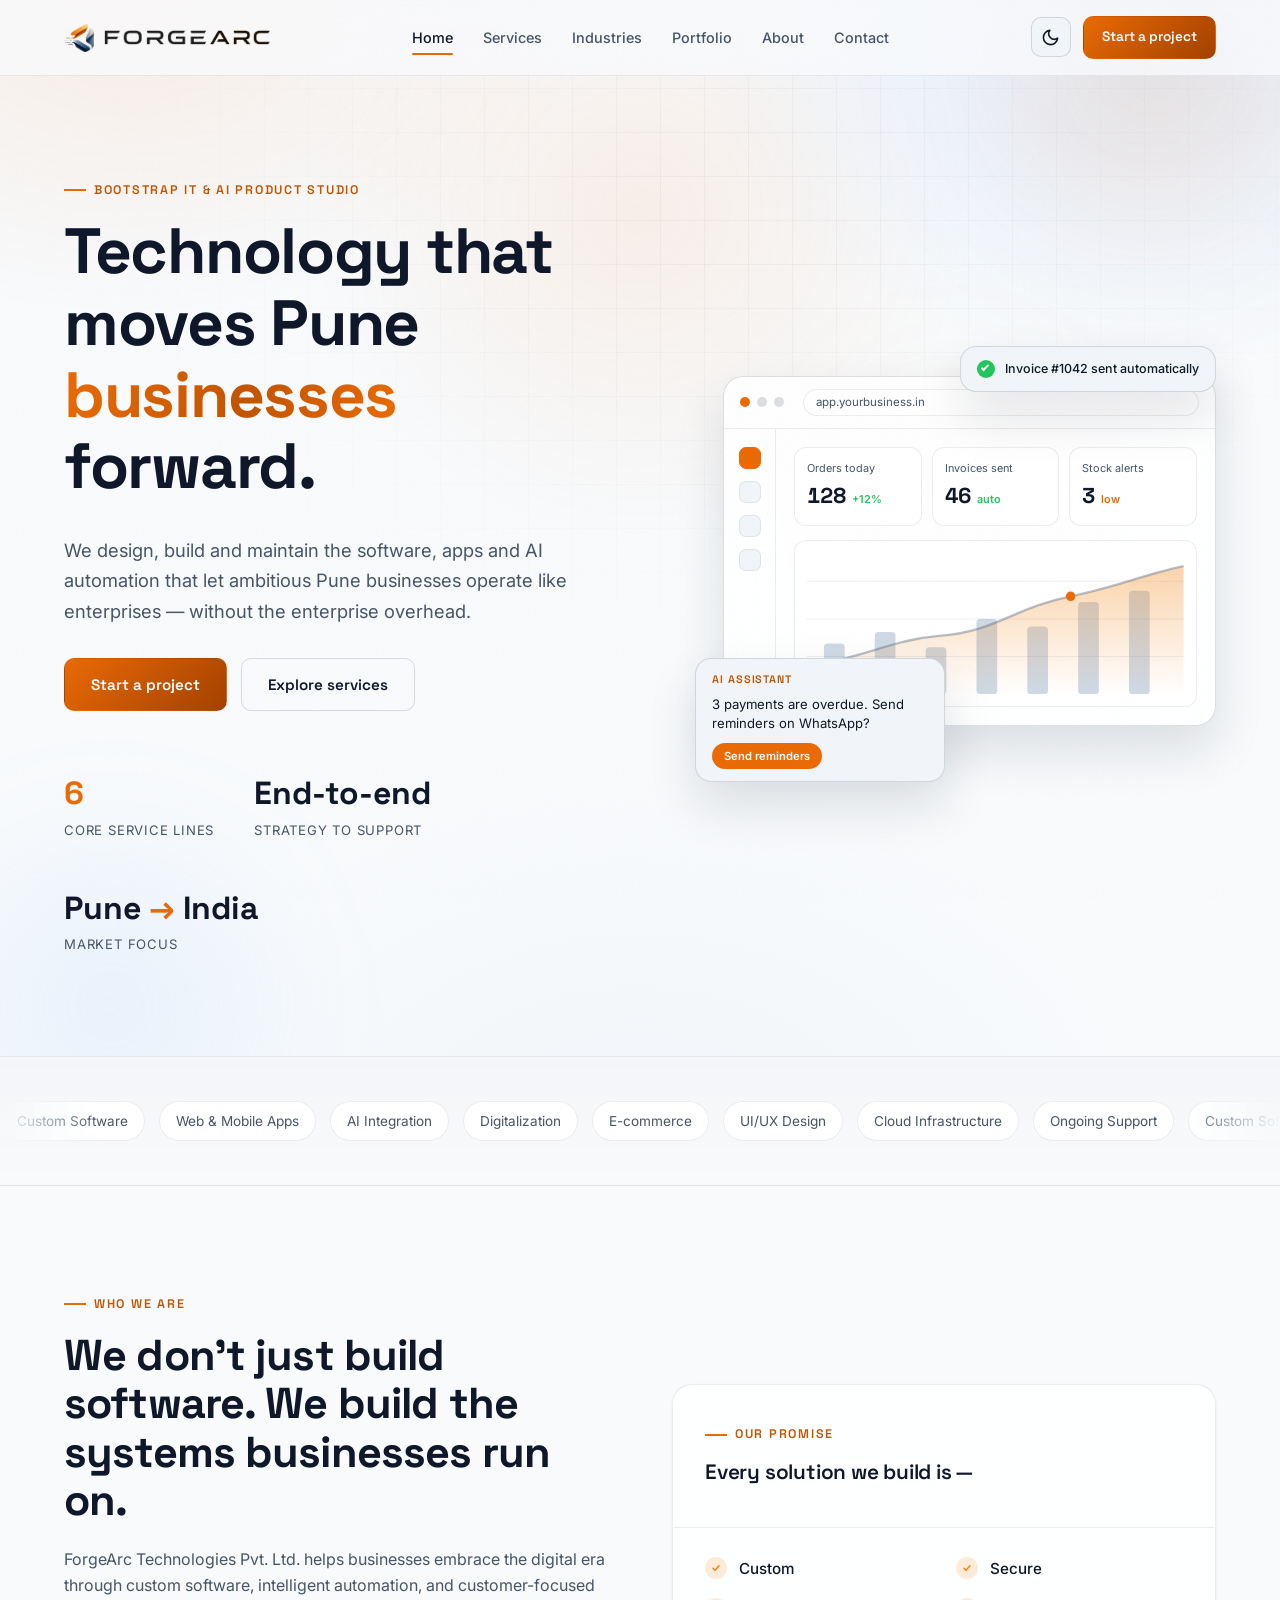
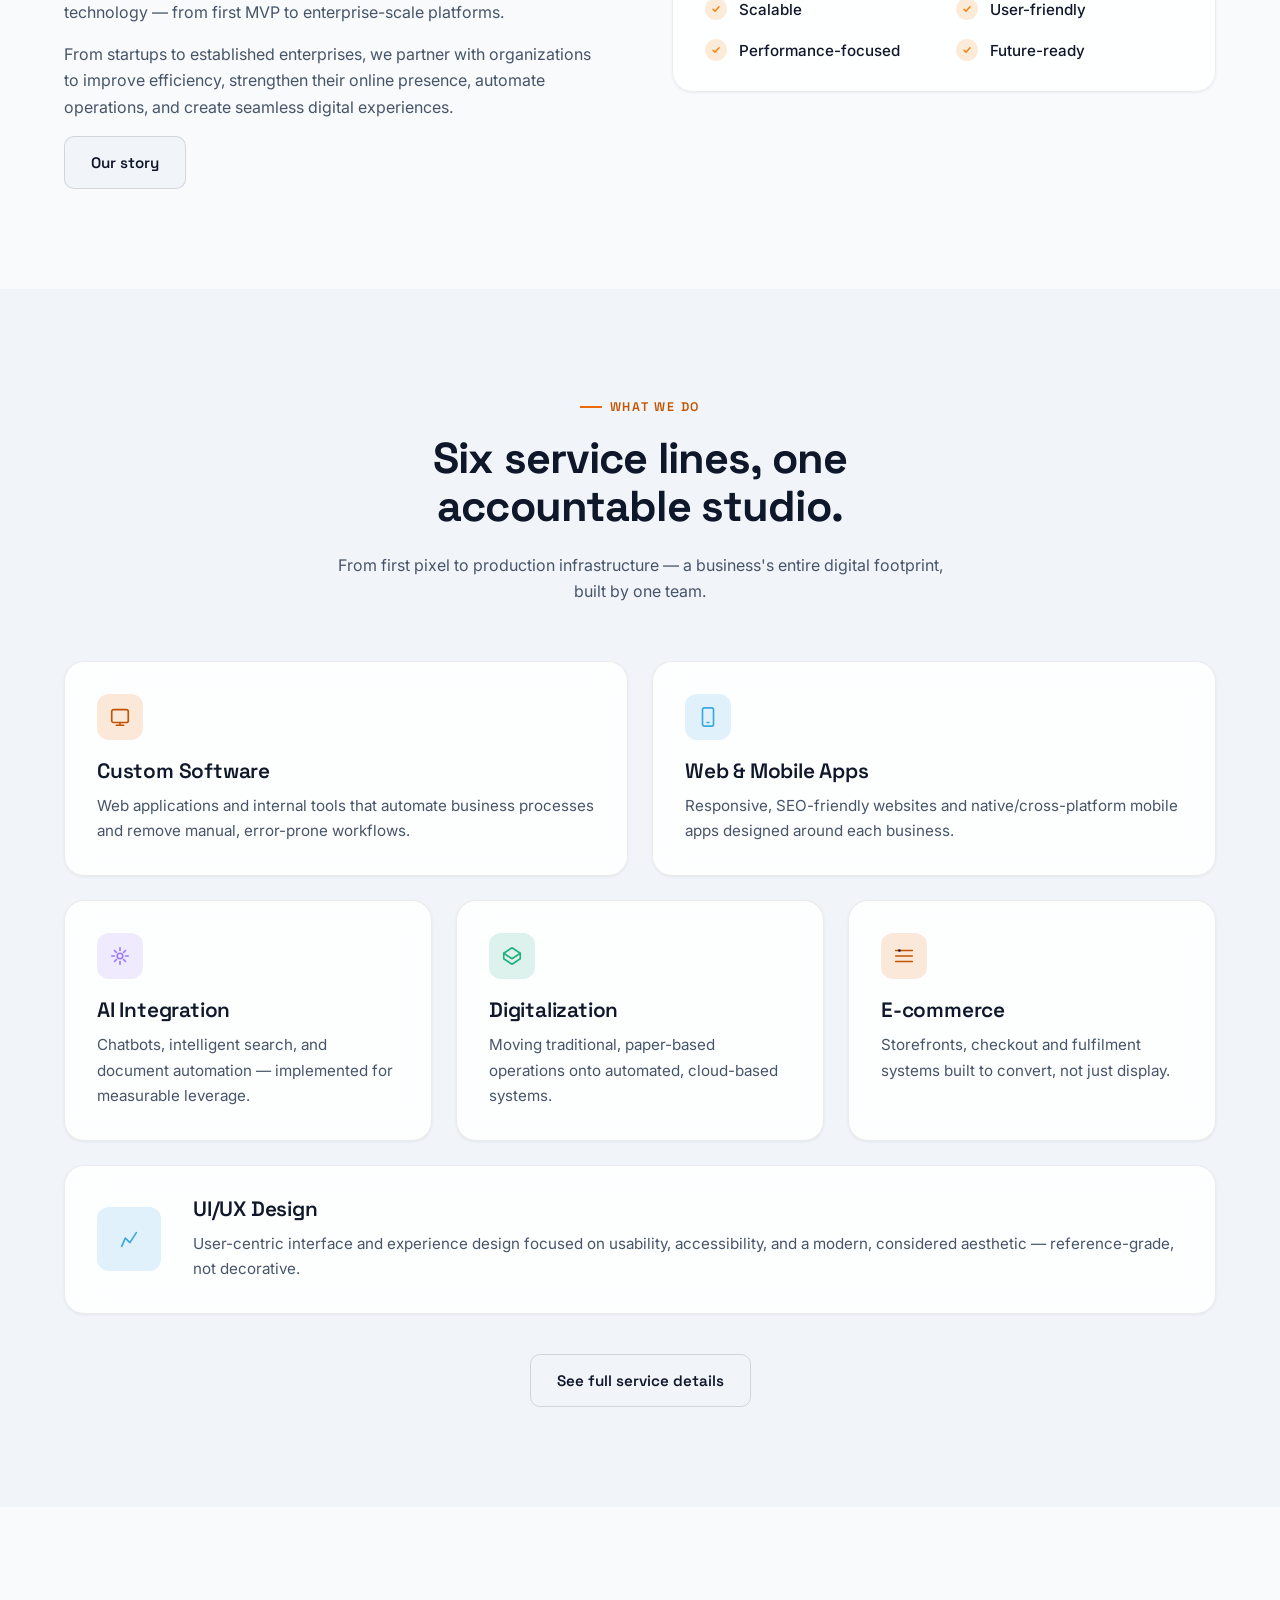
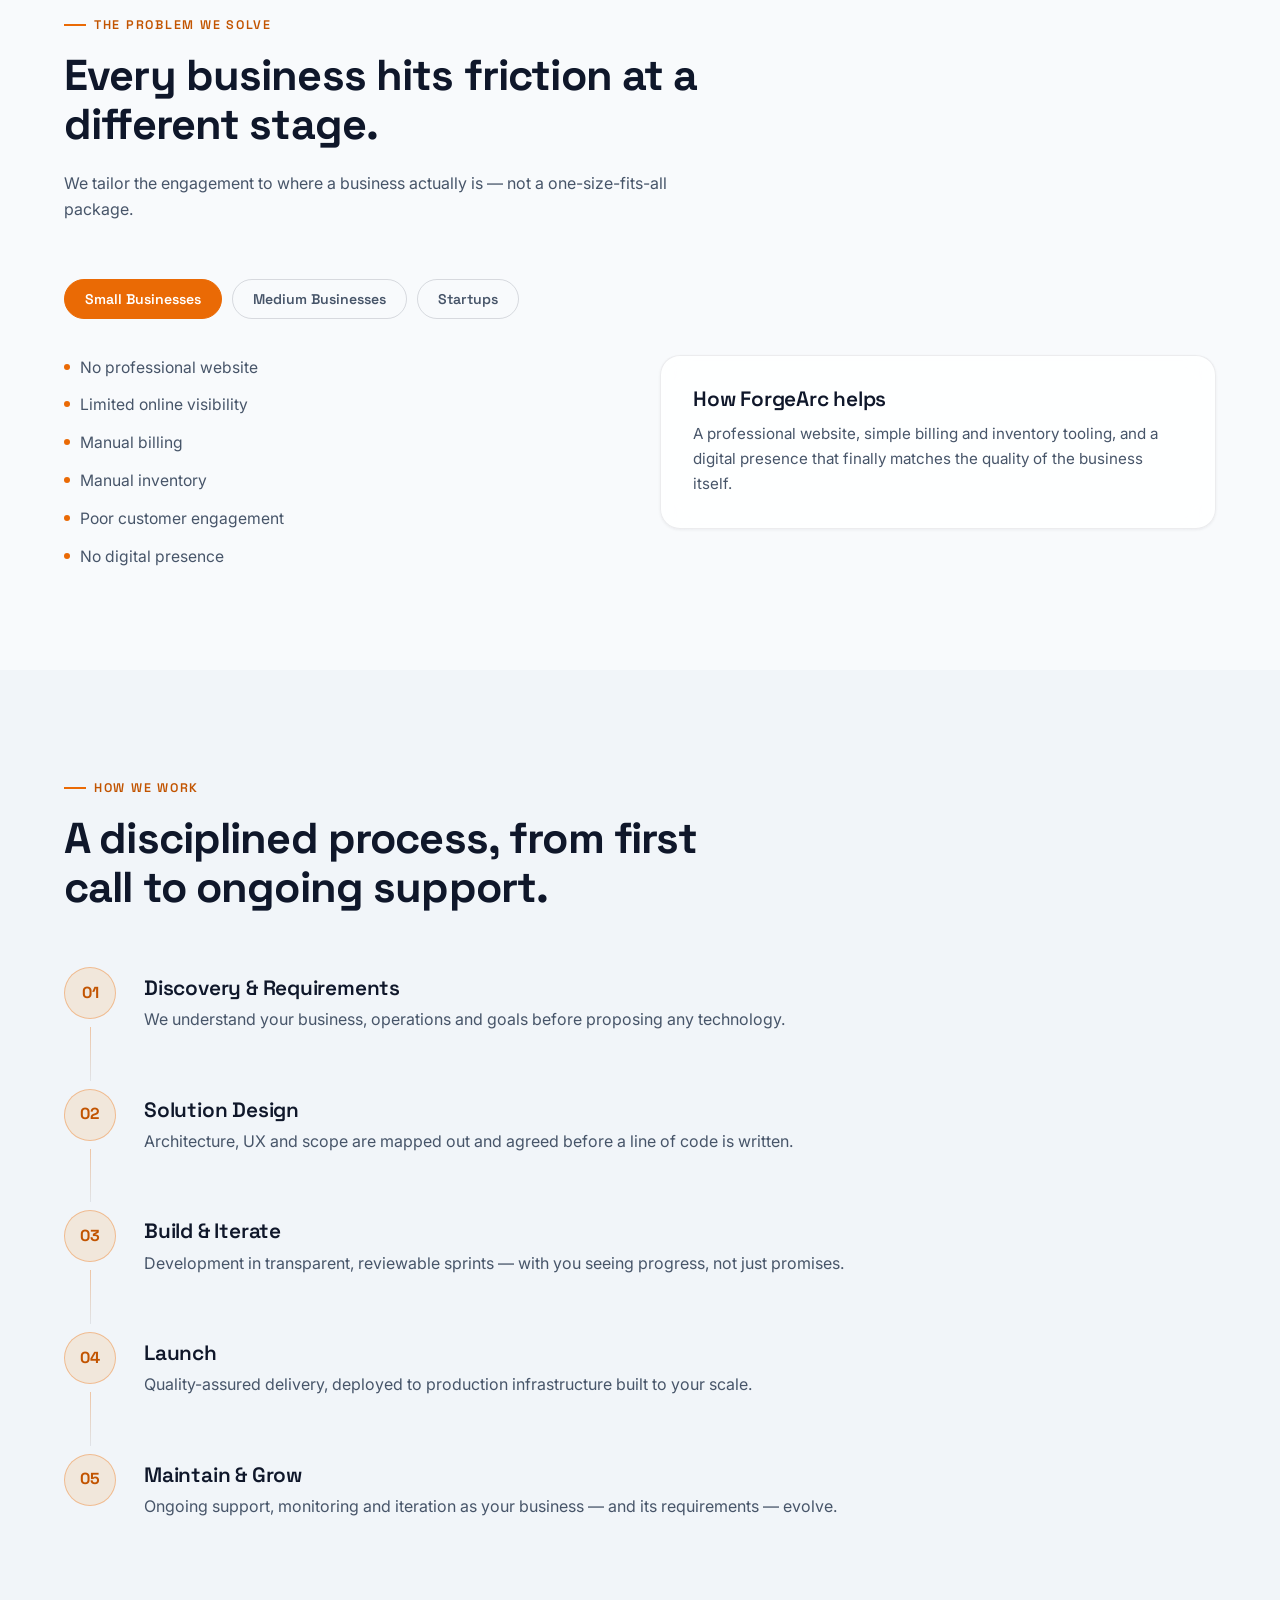
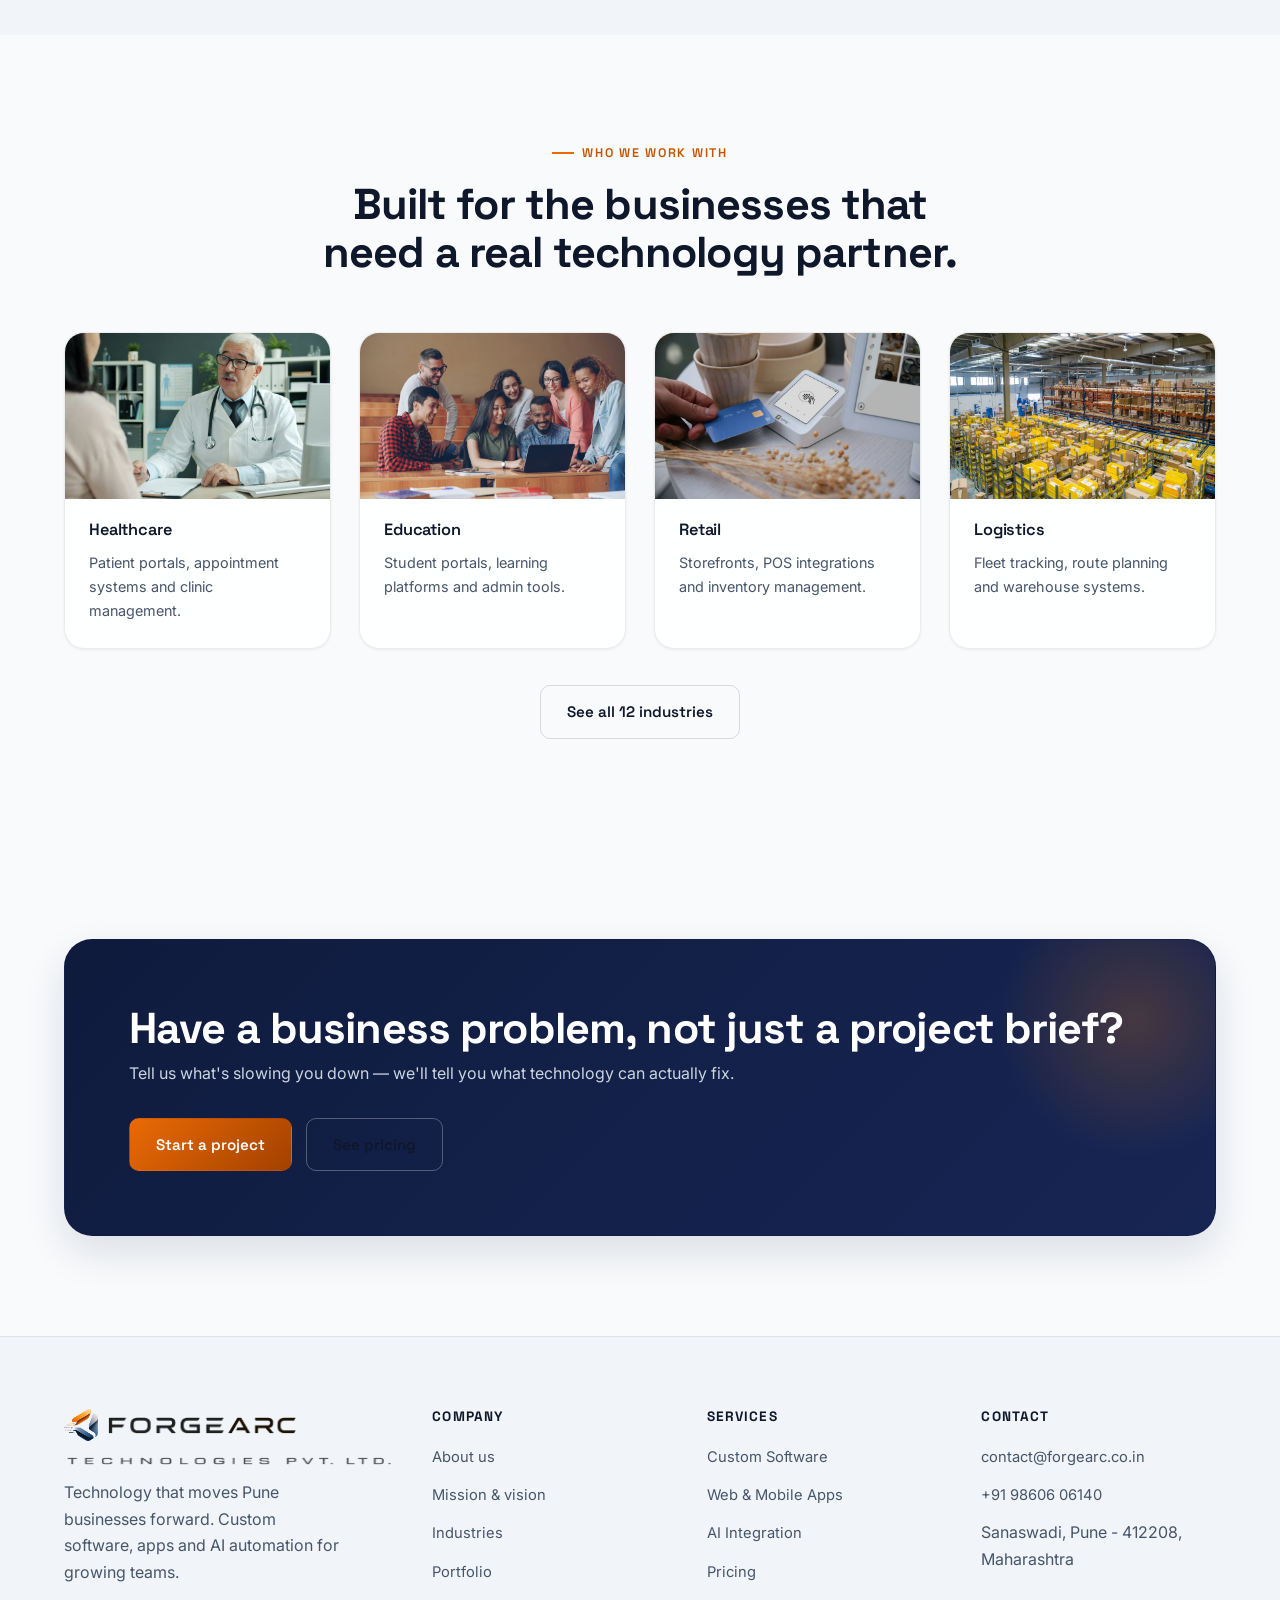
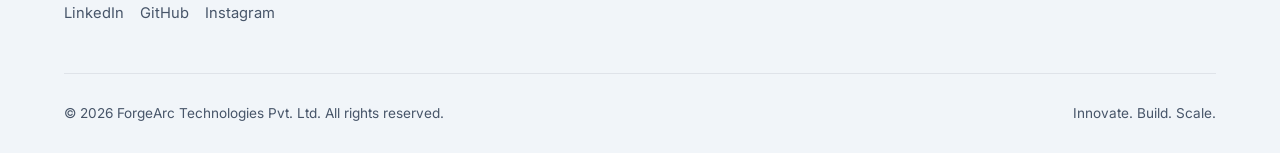
==== commit d6f30eb7: "Polish homepage UI: hero mockup, photos, coloured icons - Replace the empty hero arc box with a prod" ====
--- a/index.html
+++ b/index.html
@@ -106,17 +106,47 @@
         </div>
       </div>
     </div>
-    <div class="hero-art glass reveal" style="padding:0;" aria-hidden="true">
-      <svg viewBox="0 0 480 460" xmlns="http://www.w3.org/2000/svg">
-        <path class="arc-line orange" d="M60,340 C120,180 220,60 400,70"/>
-        <path class="arc-line" d="M40,260 C160,260 260,180 340,60"/>
-        <path class="arc-line" d="M90,400 C220,380 360,320 430,200"/>
-        <circle class="arc-dot" cx="400" cy="70" r="6"/>
-        <circle class="arc-dot steel" cx="340" cy="60" r="5"/>
-        <circle class="arc-dot" cx="430" cy="200" r="5"/>
-        <circle class="arc-dot steel" cx="60" cy="340" r="5"/>
-        <circle class="arc-dot steel" cx="90" cy="400" r="4"/>
-      </svg>
+    <!-- Illustrative product mockup (sample UI, not client data) -->
+    <div class="hero-art reveal" aria-hidden="true">
+      <div class="mock-window glass">
+        <div class="mock-bar"><i></i><i></i><i></i><span>app.yourbusiness.in</span></div>
+        <div class="mock-body">
+          <div class="mock-side"><b class="on"></b><b></b><b></b><b></b></div>
+          <div class="mock-main">
+            <div class="mock-tiles">
+              <div class="mock-tile"><small>Orders today</small><strong>128</strong><em>+12%</em></div>
+              <div class="mock-tile"><small>Invoices sent</small><strong>46</strong><em>auto</em></div>
+              <div class="mock-tile"><small>Stock alerts</small><strong>3</strong><em class="warn">low</em></div>
+            </div>
+            <div class="mock-chart">
+              <svg viewBox="0 0 400 150" xmlns="http://www.w3.org/2000/svg">
+                <defs>
+                  <linearGradient id="mockFill" x1="0" y1="0" x2="0" y2="1">
+                    <stop offset="0" stop-color="#F2820D" stop-opacity="0.35"/>
+                    <stop offset="1" stop-color="#F2820D" stop-opacity="0"/>
+                  </linearGradient>
+                </defs>
+                <g class="mock-gridlines"><path d="M0 30H400M0 70H400M0 110H400"/></g>
+                <g class="mock-bars">
+                  <rect x="18" y="96" width="22" height="54" rx="4"/><rect x="72" y="84" width="22" height="66" rx="4"/>
+                  <rect x="126" y="100" width="22" height="50" rx="4"/><rect x="180" y="70" width="22" height="80" rx="4"/>
+                  <rect x="234" y="78" width="22" height="72" rx="4"/><rect x="288" y="52" width="22" height="98" rx="4"/>
+                  <rect x="342" y="40" width="22" height="110" rx="4"/>
+                </g>
+                <path fill="url(#mockFill)" d="M0,120 C60,112 90,92 140,88 C200,84 220,58 280,46 C330,36 360,22 400,14 L400,150 L0,150 Z"/>
+                <path class="arc-line orange" d="M0,120 C60,112 90,92 140,88 C200,84 220,58 280,46 C330,36 360,22 400,14"/>
+                <circle class="arc-dot" cx="280" cy="46" r="5"/>
+              </svg>
+            </div>
+          </div>
+        </div>
+      </div>
+      <div class="mock-float mock-toast"><span class="mock-check"></span>Invoice #1042 sent automatically</div>
+      <div class="mock-float mock-chat">
+        <div class="who">AI assistant</div>
+        <p>3 payments are overdue. Send reminders on WhatsApp?</p>
+        <span class="mock-chip">Send reminders</span>
+      </div>
     </div>
   </div>
 </section>
@@ -161,16 +191,14 @@
           <div class="eyebrow">Our promise</div>
           <h3>Every solution we build is —</h3>
         </div>
-        <div style="padding:28px 32px;">
-          <div class="tag-row">
-            <span class="tag">Custom</span>
-            <span class="tag">Secure</span>
-            <span class="tag">Scalable</span>
-            <span class="tag">User-friendly</span>
-            <span class="tag">Performance-focused</span>
-            <span class="tag">Future-ready</span>
-          </div>
-        </div>
+        <ul class="check-grid" style="padding:28px 32px;">
+          <li>Custom</li>
+          <li>Secure</li>
+          <li>Scalable</li>
+          <li>User-friendly</li>
+          <li>Performance-focused</li>
+          <li>Future-ready</li>
+        </ul>
       </div>
     </div>
   </div>
@@ -323,10 +351,10 @@
       <h2>Built for the businesses that need a real technology partner.</h2>
     </div>
     <div class="grid grid-4">
-      <div class="card industry-card reveal"><div class="card-icon" style="margin:0 auto 16px;"><svg viewBox="0 0 24 24" fill="none" stroke-width="1.8" stroke-linecap="round" stroke-linejoin="round"><path d="M3 21h18M5 21V7l7-4 7 4v14M9 9h1M14 9h1M9 13h1M14 13h1"/></svg></div><h3>Healthcare</h3></div>
-      <div class="card industry-card reveal d1"><div class="card-icon" style="margin:0 auto 16px;"><svg viewBox="0 0 24 24" fill="none" stroke-width="1.8" stroke-linecap="round" stroke-linejoin="round"><path d="M22 9L12 5 2 9l10 4 10-4zM6 11v5c0 1.5 3 3 6 3s6-1.5 6-3v-5"/></svg></div><h3>Education</h3></div>
-      <div class="card industry-card reveal d2"><div class="card-icon" style="margin:0 auto 16px;"><svg viewBox="0 0 24 24" fill="none" stroke-width="1.8" stroke-linecap="round" stroke-linejoin="round"><path d="M3 3h18v13H3z"/><path d="M8 21h8M12 16v5"/></svg></div><h3>Retail</h3></div>
-      <div class="card industry-card reveal d3"><div class="card-icon" style="margin:0 auto 16px;"><svg viewBox="0 0 24 24" fill="none" stroke-width="1.8" stroke-linecap="round" stroke-linejoin="round"><rect x="3" y="7" width="13" height="12"/><path d="M16 11h3l2 3v5h-5"/><circle cx="7.5" cy="19" r="1.5"/><circle cx="17.5" cy="19" r="1.5"/></svg></div><h3>Logistics</h3></div>
+      <div class="card industry-card reveal"><img class="card-photo" src="assets/photos/healthcare.jpg" alt="" width="800" height="500" loading="lazy"><h3>Healthcare</h3><p>Patient portals, appointment systems and clinic management.</p></div>
+      <div class="card industry-card reveal d1"><img class="card-photo" src="assets/photos/education.jpg" alt="" width="800" height="500" loading="lazy"><h3>Education</h3><p>Student portals, learning platforms and admin tools.</p></div>
+      <div class="card industry-card reveal d2"><img class="card-photo" src="assets/photos/retail.jpg" alt="" width="800" height="500" loading="lazy"><h3>Retail</h3><p>Storefronts, POS integrations and inventory management.</p></div>
+      <div class="card industry-card reveal d3"><img class="card-photo" src="assets/photos/logistics.jpg" alt="" width="800" height="500" loading="lazy"><h3>Logistics</h3><p>Fleet tracking, route planning and warehouse systems.</p></div>
     </div>
     <div class="text-center reveal" style="margin-top:36px;">
       <a href="industries.html" class="btn btn-ghost">See all 12 industries</a>
--- a/css/style.css
+++ b/css/style.css
@@ -456,21 +456,58 @@
 .hero-stat .num .accent{ color:var(--ember); }
 .hero-stat .label{ font-size:0.82rem; color:var(--muted); text-transform:uppercase; letter-spacing:0.06em; }
 
-.hero-art{
-  position:relative;
-  height:460px;
-  border-radius:var(--radius-lg);
-}
-.hero-art svg{ width:100%; height:100%; position:relative; z-index:1; }
+/* Hero product mockup: browser window + two floating cards */
+.hero-art{ position:relative; padding:30px 0 56px 28px; }
+.hero-art .mock-window{ padding:0; border-color:var(--border-strong); box-shadow:var(--shadow-lg); }
+.mock-bar{ display:flex; align-items:center; gap:7px; padding:12px 16px; border-bottom:1px solid var(--border); }
+.mock-bar i{ width:10px; height:10px; border-radius:50%; background:var(--border-strong); }
+.mock-bar i:first-child{ background:var(--ember); }
+.mock-bar span{ flex:1; margin-left:12px; padding:3px 12px; border-radius:999px; background:var(--surface); border:1px solid var(--border); font-size:0.72rem; color:var(--muted); }
+.mock-body{ display:grid; grid-template-columns:52px 1fr; }
+.mock-side{ display:flex; flex-direction:column; align-items:center; gap:12px; padding:18px 0; border-right:1px solid var(--border); }
+.mock-side b{ width:22px; height:22px; border-radius:7px; background:var(--surface-2); border:1px solid var(--border); }
+.mock-side b.on{ background:var(--ember); border-color:var(--ember); }
+.mock-main{ display:grid; gap:14px; padding:18px; min-width:0; }
+.mock-tiles{ display:grid; grid-template-columns:repeat(3,1fr); gap:10px; }
+.mock-tile, .mock-chart{ background:var(--surface); border:1px solid var(--border); border-radius:12px; padding:12px; min-width:0; }
+.mock-tile small{ display:block; font-size:0.68rem; color:var(--muted); white-space:nowrap; overflow:hidden; text-overflow:ellipsis; }
+.mock-tile strong{ font-family:var(--font-display); font-size:1.35rem; color:var(--fg); font-variant-numeric:tabular-nums; }
+.mock-tile em{ font-style:normal; font-size:0.68rem; font-weight:600; color:var(--success); margin-left:6px; }
+.mock-tile em.warn{ color:var(--ember); }
+.mock-chart svg{ display:block; width:100%; height:auto; }
+.mock-gridlines path{ stroke:var(--border); stroke-width:1; }
+.mock-bars rect{ fill:#4F78A7; opacity:0.28; }
+
+.mock-float{
+  position:absolute; z-index:2;
+  padding:12px 16px; border-radius:16px;
+  background:var(--surface-2); border:1px solid var(--border-strong);
+  box-shadow:var(--shadow-lg);
+  font-size:0.78rem; color:var(--fg);
+  animation:floatY 7s ease-in-out infinite;
+}
+.mock-toast{ top:0; right:0; display:flex; align-items:center; gap:10px; font-weight:500; }
+.mock-check{ width:18px; height:18px; border-radius:50%; background:var(--success); flex:none; position:relative; }
+.mock-check::after{ content:""; position:absolute; left:6px; top:3px; width:4px; height:8px; border:solid #fff; border-width:0 2px 2px 0; transform:rotate(45deg); }
+.mock-chat{ left:0; bottom:0; max-width:250px; animation-delay:-3.5s; }
+.mock-chat .who{ font-family:var(--font-display); font-size:0.68rem; font-weight:600; letter-spacing:0.08em; text-transform:uppercase; color:var(--ember-soft); }
+.mock-chat p{ margin:6px 0 10px; font-size:0.82rem; line-height:1.45; color:var(--fg); }
+.mock-chip{ display:inline-block; padding:4px 12px; border-radius:999px; background:var(--ember); color:#0A0F1E; font-size:0.7rem; font-weight:600; }
+@keyframes floatY{ 0%,100%{ transform:translateY(0); } 50%{ transform:translateY(-8px); } }
 
 .arc-line{ fill:none; stroke:#4F78A7; stroke-width:1.4; opacity:0.6; }
-.arc-line.orange{ stroke:var(--ember); opacity:0.85; }
+.arc-line.orange{ stroke:var(--ember); stroke-width:2.5; opacity:1; }
 .arc-dot{ fill:var(--ember); }
 .arc-dot.steel{ fill:#4F78A7; }
 
 @media (max-width: 900px){
   .hero-grid{ grid-template-columns:1fr; }
-  .hero-art{ height:320px; order:-1; }
+  .hero-art{ padding-left:0; max-width:560px; }
+}
+@media (max-width: 480px){
+  .hero-art{ padding-bottom:104px; } /* chat card hangs below the chart instead of covering it */
+  .mock-tile:last-child{ display:none; }
+  .mock-tiles{ grid-template-columns:1fr 1fr; }
 }
 
 /* ---------------- Sections ---------------- */
@@ -541,14 +578,28 @@
 .card:hover::before{ opacity:1; }
 .card > *{ position:relative; z-index:1; }
 
+/* Icon accent: --a rotates through four hues across sibling cards (ember default) */
 .card-icon{
   width:46px; height:46px;
   border-radius:12px;
   background:rgba(242,130,13,0.14);
+  background:color-mix(in srgb, var(--a, var(--ember)) 15%, transparent);
   display:flex; align-items:center; justify-content:center;
   margin-bottom:20px;
 }
-.card-icon svg{ width:22px; height:22px; stroke:var(--ember-soft); }
+.card-icon svg{ width:22px; height:22px; stroke:var(--a, var(--ember-soft)); }
+.bento > .card:nth-child(4n+2), .grid > .card:nth-child(4n+2), .industry-menu > .card:nth-child(4n+2){ --a:#38A9E0; }
+.bento > .card:nth-child(4n+3), .grid > .card:nth-child(4n+3), .industry-menu > .card:nth-child(4n+3){ --a:#9B7CF0; }
+.bento > .card:nth-child(4n+4), .grid > .card:nth-child(4n+4), .industry-menu > .card:nth-child(4n+4){ --a:#22B07D; }
+
+/* tick list (home: "our promise") */
+.check-grid{ display:grid; grid-template-columns:1fr 1fr; gap:16px 24px; }
+.check-grid li{ display:flex; align-items:center; gap:12px; font-weight:500; color:var(--fg); font-size:0.95rem; }
+.check-grid li::before{
+  content:""; flex:none; width:22px; height:22px; border-radius:50%;
+  background:rgba(242,130,13,0.16) url("data:image/svg+xml,%3Csvg xmlns='http://www.w3.org/2000/svg' viewBox='0 0 24 24' fill='none' stroke='%23F2820D' stroke-width='3' stroke-linecap='round' stroke-linejoin='round'%3E%3Cpath d='M6 12.5l4 4 8-9'/%3E%3C/svg%3E") center/12px no-repeat;
+}
+@media (max-width:420px){ .check-grid{ grid-template-columns:1fr; } }
 .card h3{ margin-bottom:10px; }
 .card p{ margin-bottom:0; font-size:0.95rem; }
 
@@ -562,10 +613,17 @@
 
 /* ---------------- Process (numbered) ---------------- */
 .process-list{ display:flex; flex-direction:column; }
-.process-item{ display:grid; grid-template-columns:80px 1fr; gap:28px; padding:32px 0; border-top:1px solid var(--border); }
-.process-item:last-child{ border-bottom:1px solid var(--border); }
-.process-num{ font-family:var(--font-display); font-size:1.6rem; font-weight:700; color:var(--ember); }
-.process-item h3{ margin-bottom:6px; }
+.process-item{ display:grid; grid-template-columns:52px 1fr; gap:28px; padding:0 0 40px; position:relative; }
+.process-item:last-child{ padding-bottom:0; }
+/* connector line between step badges */
+.process-item:not(:last-child)::before{ content:""; position:absolute; left:26px; top:60px; bottom:8px; width:1px; background:linear-gradient(var(--card-border-hover), var(--border)); }
+.process-num{
+  width:52px; height:52px; border-radius:50%;
+  display:flex; align-items:center; justify-content:center;
+  font-family:var(--font-display); font-size:1rem; font-weight:700; color:var(--ember-soft);
+  background:rgba(242,130,13,0.12); border:1px solid var(--card-border-hover);
+}
+.process-item h3{ margin:10px 0 6px; }
 
 /* ---------------- Stage tabs ---------------- */
 .stage-tabs{ display:flex; gap:10px; margin-bottom:36px; flex-wrap:wrap; }
@@ -776,6 +834,15 @@
 .industry-card-link:hover::after{
   width:24px;
 }
+/* home teaser: compact cards, 4 → 2 → 1 columns */
+.grid-4 > .industry-card{ min-height:0; padding:0 0 26px; }
+.grid-4 > .industry-card > :not(img){ margin-left:24px; margin-right:24px; }
+.grid-4 > .industry-card p{ margin-bottom:0; }
+.card-photo{ width:100%; height:auto; aspect-ratio:16/10; object-fit:cover; margin-bottom:22px; transition:transform .5s ease; }
+.card:hover .card-photo{ transform:scale(1.04); }
+@media (min-width:561px) and (max-width:900px){
+  .grid.grid-4{ grid-template-columns:repeat(2,1fr); }
+}
 @media (max-width:980px){
   .industry-menu{ grid-template-columns:repeat(2, minmax(0, 1fr)); }
 }
@@ -909,7 +976,8 @@
   color: #FFFFFF;
 }
 
-[data-theme="light"] .pricing-badge {
+[data-theme="light"] .pricing-badge,
+[data-theme="light"] .mock-chip {
   color: #FFFFFF;
 }
 
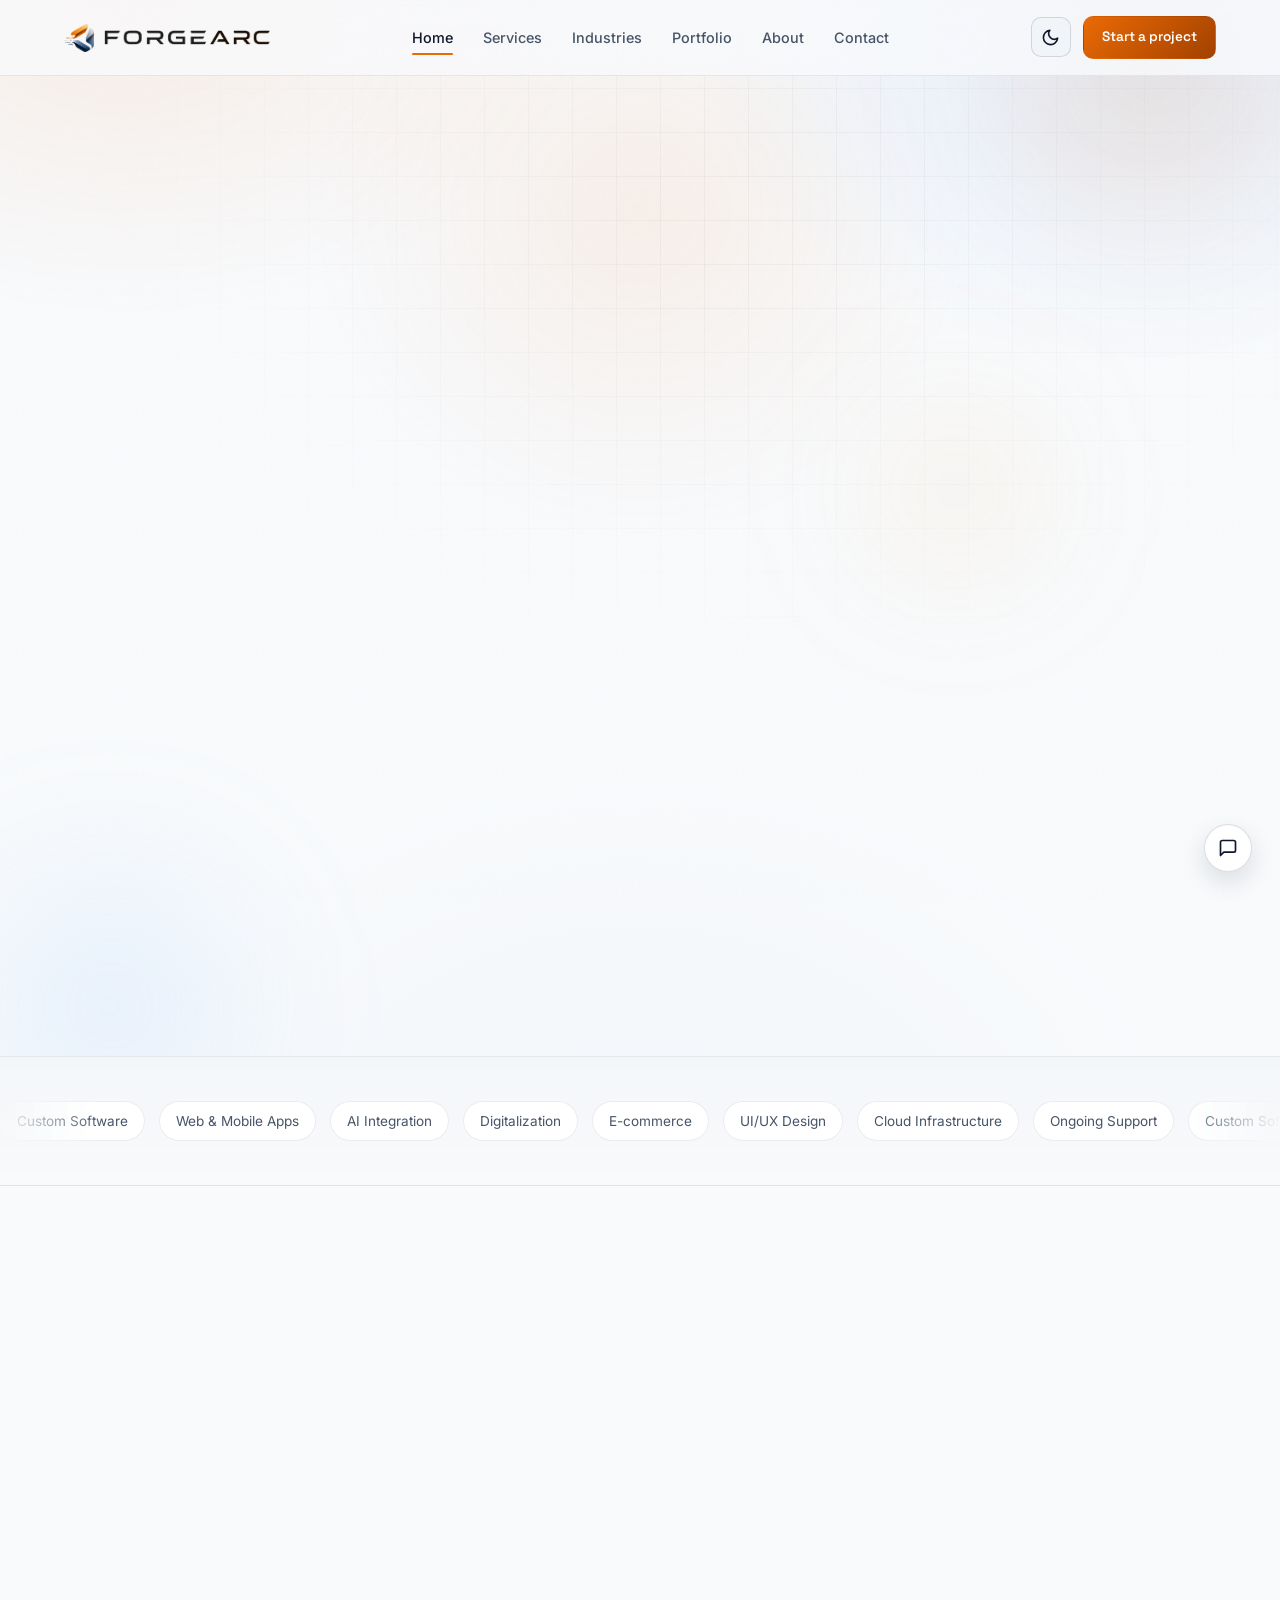
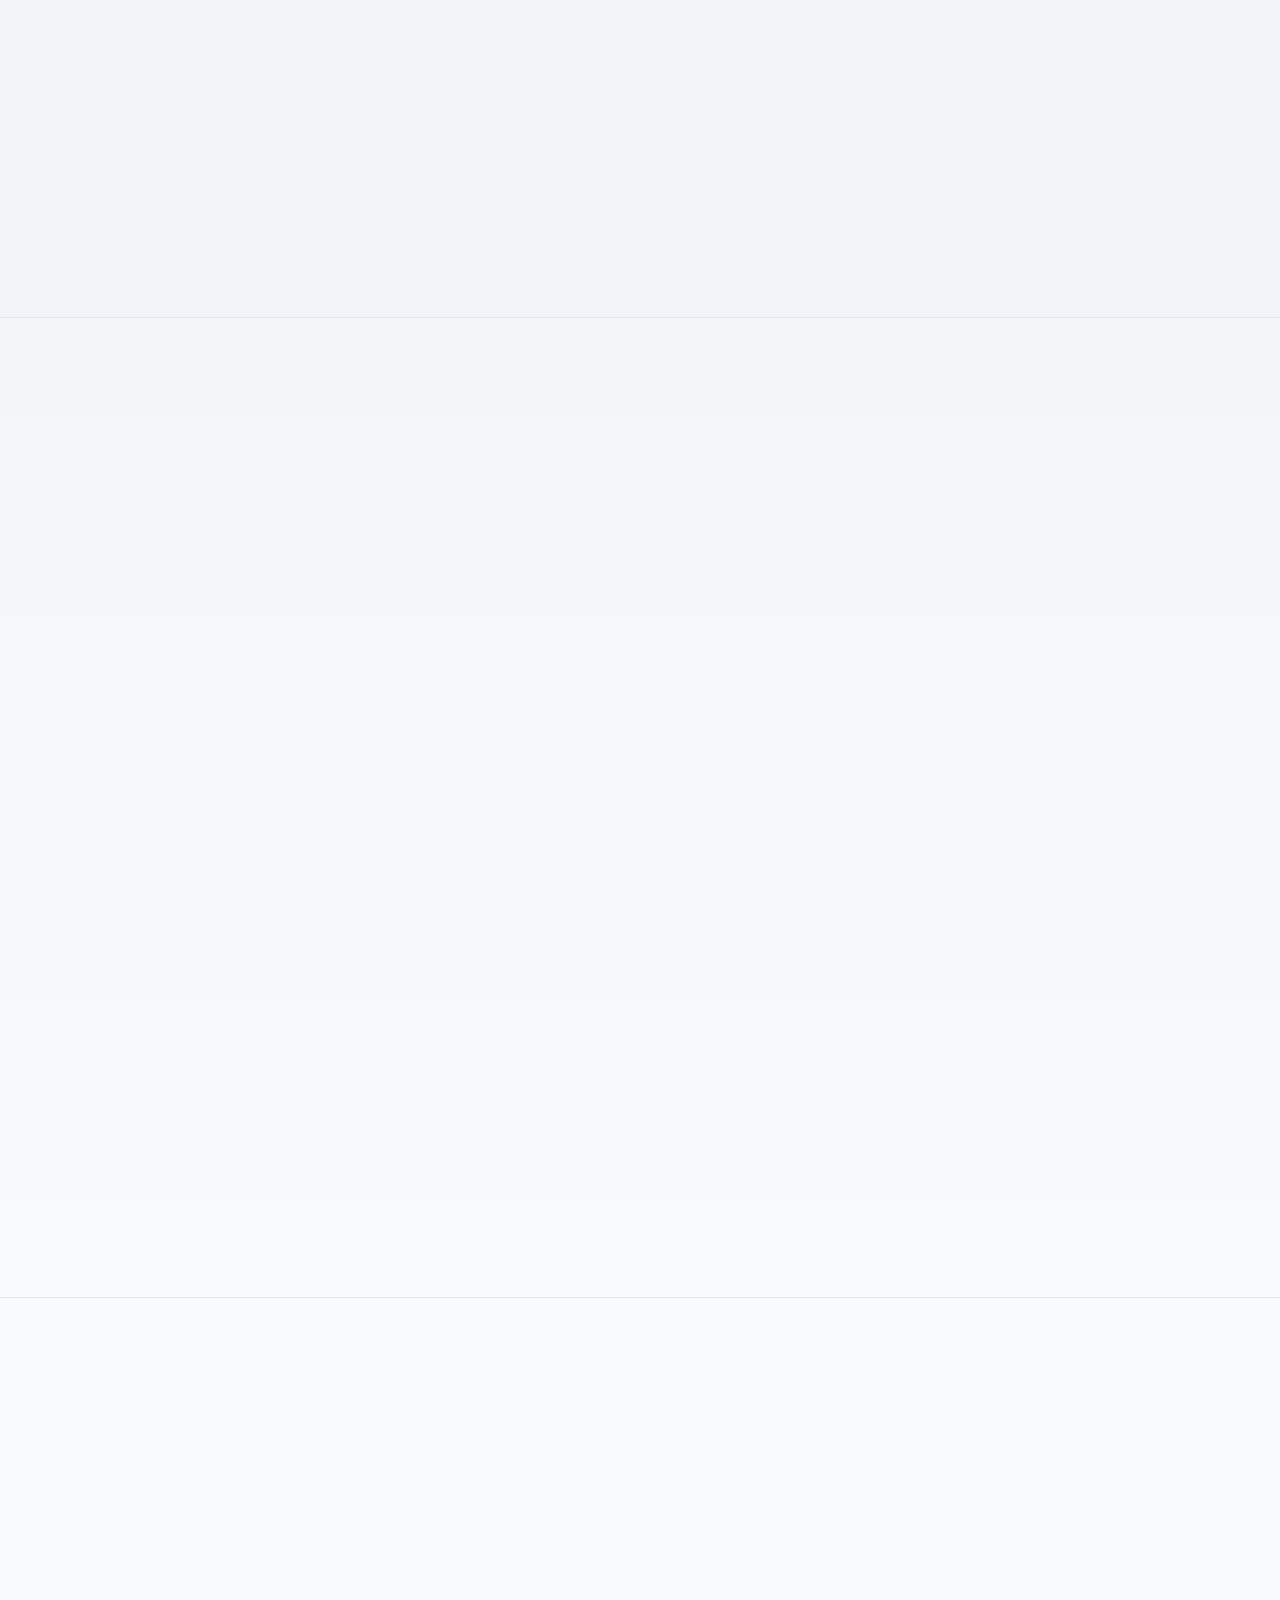
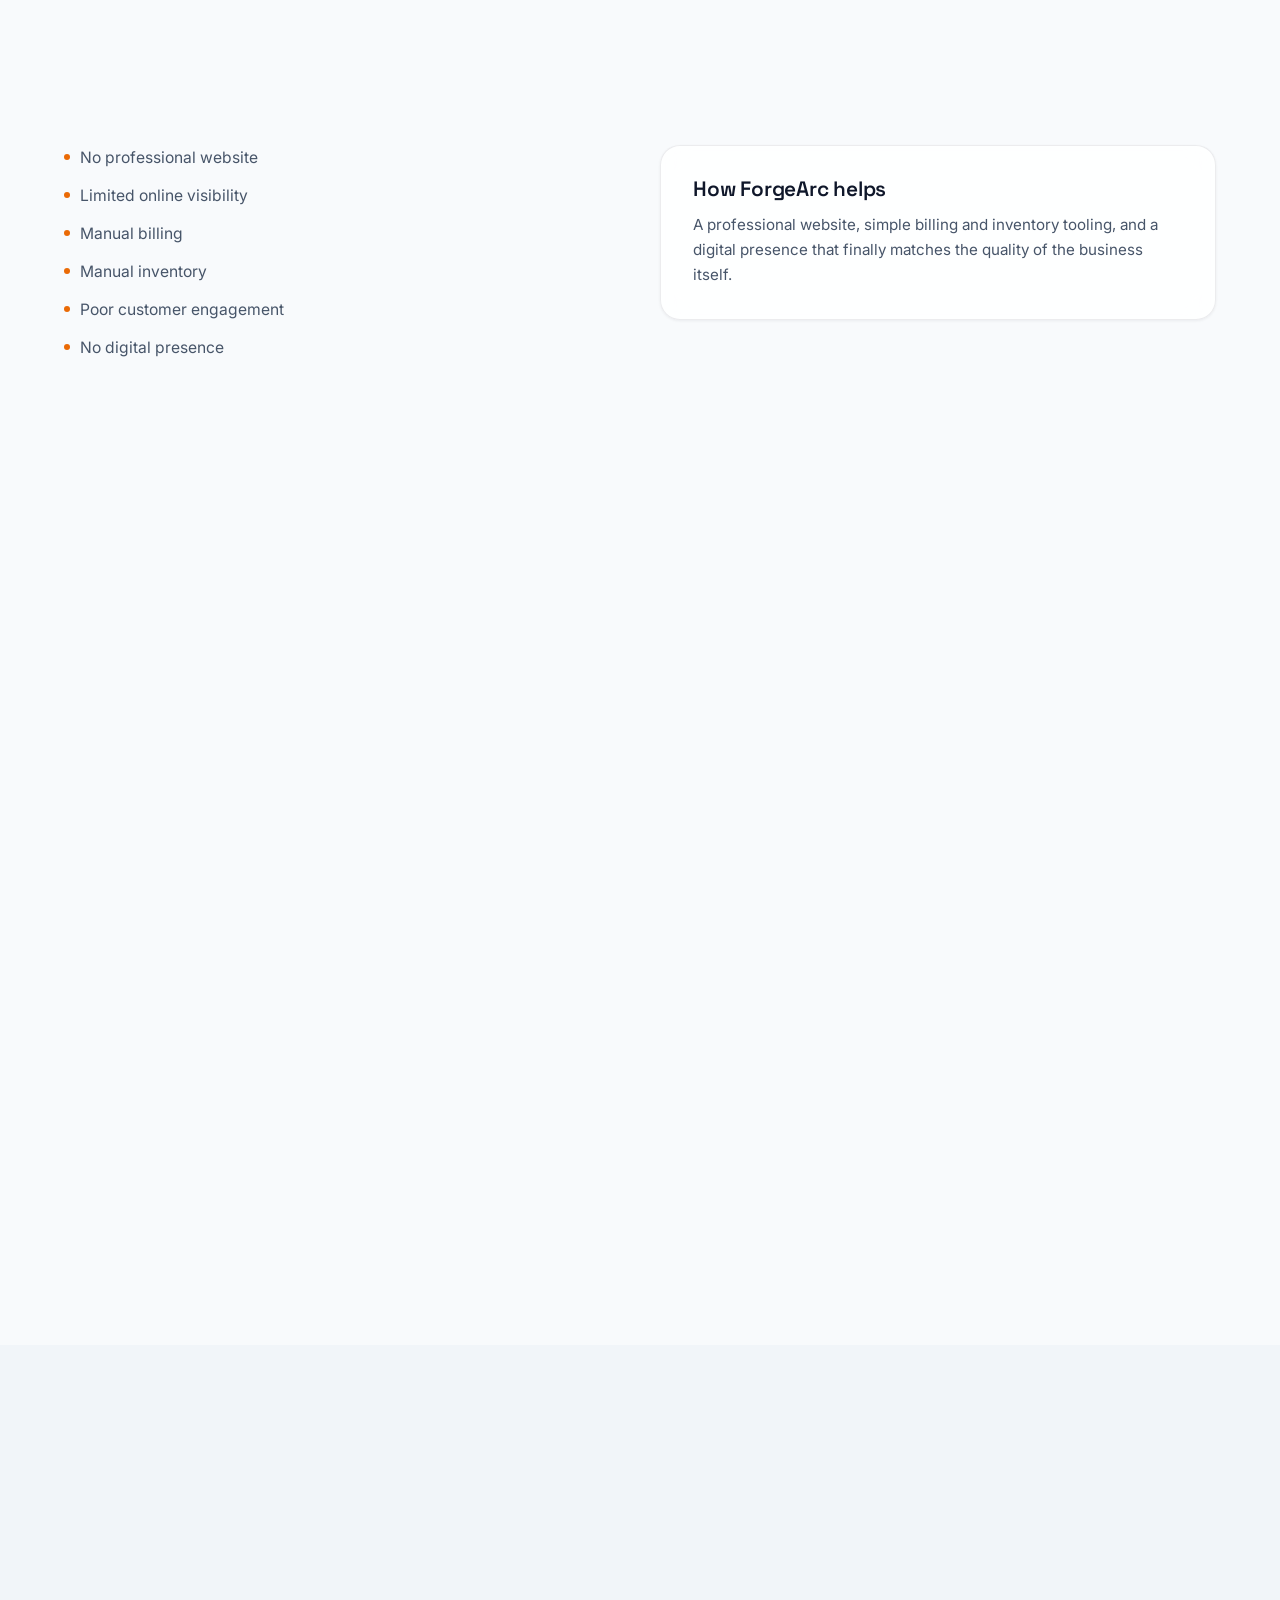
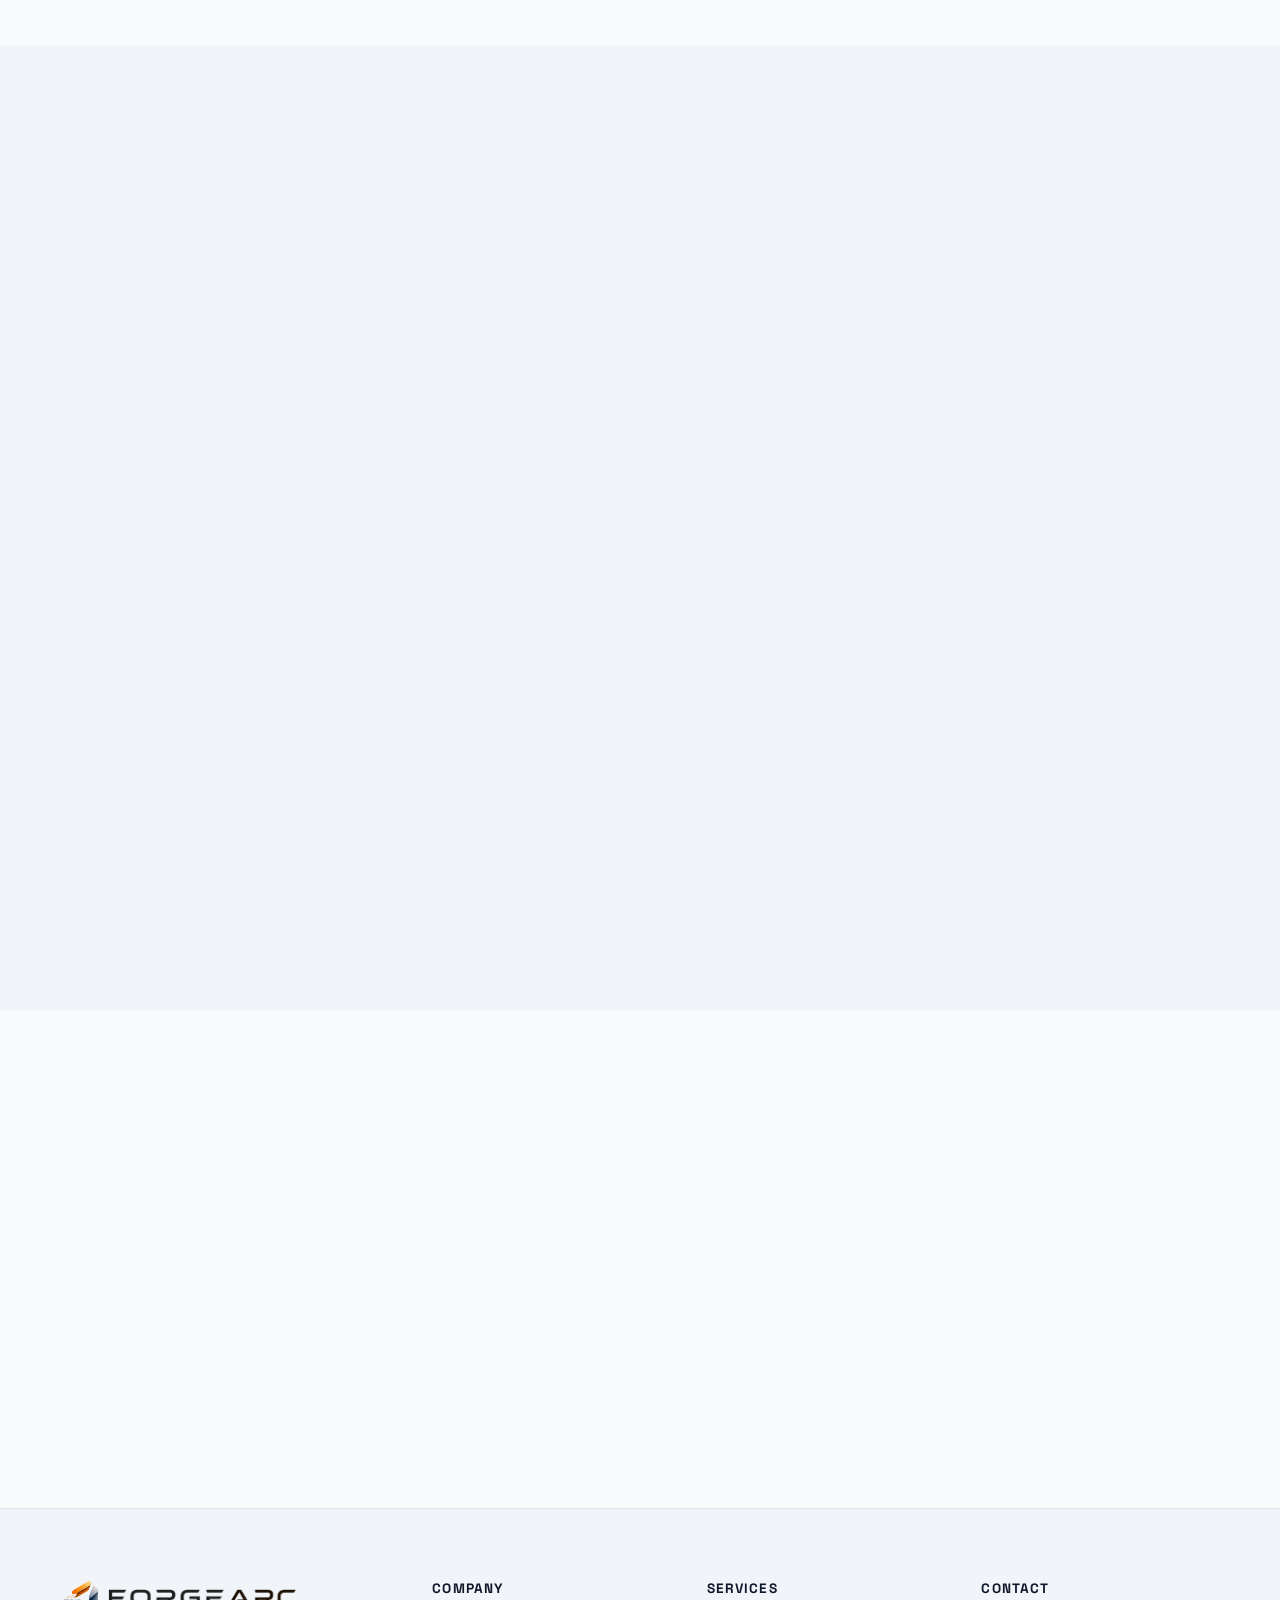
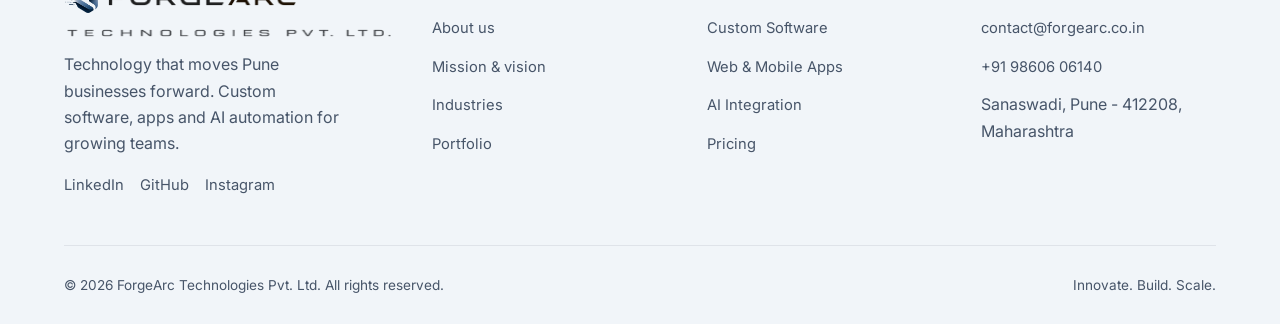
==== commit 8b6eff19: "Enhance ForgeArc UX, add Generative UI Architecture Forge demo, and add 3D imagery" ====
--- a/index.html
+++ b/index.html
@@ -34,6 +34,8 @@
 </head>
 <body>
 
+<div class="progress-bar-top" id="progress-bar" aria-hidden="true"></div>
+
 <header class="nav">
   <div class="container">
     <a href="/" class="nav-brand" aria-label="ForgeArc Technologies — home">
@@ -106,46 +108,16 @@
         </div>
       </div>
     </div>
-    <!-- Illustrative product mockup (sample UI, not client data) -->
-    <div class="hero-art reveal" aria-hidden="true">
-      <div class="mock-window glass">
-        <div class="mock-bar"><i></i><i></i><i></i><span>app.yourbusiness.in</span></div>
-        <div class="mock-body">
-          <div class="mock-side"><b class="on"></b><b></b><b></b><b></b></div>
-          <div class="mock-main">
-            <div class="mock-tiles">
-              <div class="mock-tile"><small>Orders today</small><strong>128</strong><em>+12%</em></div>
-              <div class="mock-tile"><small>Invoices sent</small><strong>46</strong><em>auto</em></div>
-              <div class="mock-tile"><small>Stock alerts</small><strong>3</strong><em class="warn">low</em></div>
-            </div>
-            <div class="mock-chart">
-              <svg viewBox="0 0 400 150" xmlns="http://www.w3.org/2000/svg">
-                <defs>
-                  <linearGradient id="mockFill" x1="0" y1="0" x2="0" y2="1">
-                    <stop offset="0" stop-color="#F2820D" stop-opacity="0.35"/>
-                    <stop offset="1" stop-color="#F2820D" stop-opacity="0"/>
-                  </linearGradient>
-                </defs>
-                <g class="mock-gridlines"><path d="M0 30H400M0 70H400M0 110H400"/></g>
-                <g class="mock-bars">
-                  <rect x="18" y="96" width="22" height="54" rx="4"/><rect x="72" y="84" width="22" height="66" rx="4"/>
-                  <rect x="126" y="100" width="22" height="50" rx="4"/><rect x="180" y="70" width="22" height="80" rx="4"/>
-                  <rect x="234" y="78" width="22" height="72" rx="4"/><rect x="288" y="52" width="22" height="98" rx="4"/>
-                  <rect x="342" y="40" width="22" height="110" rx="4"/>
-                </g>
-                <path fill="url(#mockFill)" d="M0,120 C60,112 90,92 140,88 C200,84 220,58 280,46 C330,36 360,22 400,14 L400,150 L0,150 Z"/>
-                <path class="arc-line orange" d="M0,120 C60,112 90,92 140,88 C200,84 220,58 280,46 C330,36 360,22 400,14"/>
-                <circle class="arc-dot" cx="280" cy="46" r="5"/>
-              </svg>
-            </div>
-          </div>
-        </div>
-      </div>
-      <div class="mock-float mock-toast"><span class="mock-check"></span>Invoice #1042 sent automatically</div>
-      <div class="mock-float mock-chat">
-        <div class="who">AI assistant</div>
-        <p>3 payments are overdue. Send reminders on WhatsApp?</p>
-        <span class="mock-chip">Send reminders</span>
+    <div class="hero-art glass reveal" style="padding:0;overflow:hidden;position:relative;" aria-hidden="true">
+      <div class="hero-art-wrapper">
+        <img class="hero-art-img" src="assets/hero-showcase.jpg" alt="ForgeArc Intelligent Architecture Engine 3D Glass Blueprint" loading="eager">
+        <div class="hero-badge-overlay">
+          <div style="display:flex;align-items:center;gap:8px;">
+            <span style="display:inline-block;width:8px;height:8px;border-radius:50%;background:#22C55E;box-shadow:0 0 8px #22C55E;"></span>
+            <span style="font-family:var(--font-display);font-size:0.85rem;font-weight:600;color:#FFF;">Live Studio Cluster</span>
+          </div>
+          <span style="font-size:0.75rem;padding:3px 9px;border-radius:999px;background:rgba(242,130,13,0.2);color:var(--ember-soft);border:1px solid rgba(242,130,13,0.35);font-family:monospace;font-weight:600;">FastAPI + Next.js + AI</span>
+        </div>
       </div>
     </div>
   </div>
@@ -191,14 +163,16 @@
           <div class="eyebrow">Our promise</div>
           <h3>Every solution we build is —</h3>
         </div>
-        <ul class="check-grid" style="padding:28px 32px;">
-          <li>Custom</li>
-          <li>Secure</li>
-          <li>Scalable</li>
-          <li>User-friendly</li>
-          <li>Performance-focused</li>
-          <li>Future-ready</li>
-        </ul>
+        <div style="padding:28px 32px;">
+          <div class="tag-row">
+            <span class="tag">Custom</span>
+            <span class="tag">Secure</span>
+            <span class="tag">Scalable</span>
+            <span class="tag">User-friendly</span>
+            <span class="tag">Performance-focused</span>
+            <span class="tag">Future-ready</span>
+          </div>
+        </div>
       </div>
     </div>
   </div>
@@ -246,8 +220,103 @@
         </div>
       </div>
     </div>
+
+    <!-- Cloud & AI Architecture Feature Banner -->
+    <div class="reveal" style="margin-top:28px;">
+      <div class="card" style="padding:0;overflow:hidden;display:grid;grid-template-columns:1.2fr 0.8fr;align-items:center;background:var(--surface);">
+        <div style="padding:40px;">
+          <div class="eyebrow">Enterprise-Ready Architecture</div>
+          <h3 style="font-size:1.6rem;margin-bottom:12px;">Engineered for scale, speed, and continuous uptime.</h3>
+          <p style="margin-bottom:20px;">Every digital product we engineer features modular API contracts, edge-cached microservices, and AI-accelerated workflows configured to grow seamlessly alongside your customer volume.</p>
+          <div class="tag-row">
+            <span class="tag">Zero-Downtime CI/CD</span>
+            <span class="tag">PostgreSQL &amp; Redis</span>
+            <span class="tag">FastAPI Microservices</span>
+            <span class="tag">GenAI Workflows</span>
+          </div>
+        </div>
+        <div style="height:100%;min-height:280px;position:relative;">
+          <img src="assets/services-showcase.jpg" alt="ForgeArc Cloud Architecture and Microservices" style="width:100%;height:100%;object-fit:cover;display:block;">
+        </div>
+      </div>
+    </div>
+
     <div class="text-center reveal" style="margin-top:40px;">
       <a href="services.html" class="btn btn-ghost">See full service details</a>
+    </div>
+  </div>
+</section>
+
+<!-- ============ GENERATIVE UI / AI APP BUILDER DEMO ============ -->
+<section class="section-band" id="architecture-forge" style="padding:90px 0;">
+  <div class="container">
+    <div class="section-head center reveal">
+      <div class="eyebrow" style="justify-content:center;">Interactive Generative Studio</div>
+      <h2>ForgeArc Architecture Engine — Live Blueprint Simulator</h2>
+      <p>Configure an enterprise application stack in seconds and watch the live architecture topology adapt dynamically.</p>
+    </div>
+
+    <div class="forge-demo-box reveal">
+      <div class="forge-demo-grid">
+        <!-- Interactive Controls -->
+        <div class="forge-demo-options">
+          <div class="demo-option-group">
+            <h4>1. Select Application Blueprint</h4>
+            <div class="demo-chips">
+              <button type="button" class="demo-chip chip-demo-type active" data-bp="erp">Enterprise ERP &amp; Inventory</button>
+              <button type="button" class="demo-chip chip-demo-type" data-bp="agent">Autonomous AI Support Agent</button>
+              <button type="button" class="demo-chip chip-demo-type" data-bp="market">B2B Marketplace &amp; Escrow</button>
+            </div>
+          </div>
+
+          <div class="demo-option-group">
+            <h4>2. Toggle AI &amp; Automation Modules</h4>
+            <div class="demo-chips">
+              <button type="button" class="demo-chip chip-demo-ai active" data-module="ocr">Document OCR &amp; Invoices</button>
+              <button type="button" class="demo-chip chip-demo-ai active" data-module="rag">Vector RAG Knowledge Search</button>
+              <button type="button" class="demo-chip chip-demo-ai" data-module="agent">Multi-Agent Workflow Loop</button>
+              <button type="button" class="demo-chip chip-demo-ai" data-module="telemetry">Real-time Telemetry Analytics</button>
+            </div>
+          </div>
+
+          <!-- Feature Mockup Image Card -->
+          <div class="feature-img-card" style="margin-top:10px;height:180px;">
+            <img src="assets/platform-preview.jpg" alt="ForgeArc Live Architecture Platform Dashboard" loading="lazy">
+          </div>
+        </div>
+
+        <!-- Live Terminal Simulator -->
+        <div class="forge-demo-preview">
+          <div class="preview-terminal">
+            <div class="terminal-bar">
+              <div class="terminal-dots">
+                <span class="terminal-dot r"></span>
+                <span class="terminal-dot y"></span>
+                <span class="terminal-dot g"></span>
+              </div>
+              <span class="terminal-status">Topology Synced</span>
+            </div>
+            <pre class="terminal-body" id="demo-terminal-code"></pre>
+            <div class="preview-stats-bar">
+              <div>
+                <div class="preview-stat-val" id="demo-stat-speed">+4.2x</div>
+                <div class="preview-stat-lbl">Throughput</div>
+              </div>
+              <div>
+                <div class="preview-stat-val" id="demo-stat-latency">14ms</div>
+                <div class="preview-stat-lbl">P99 Latency</div>
+              </div>
+              <div>
+                <div class="preview-stat-val" id="demo-stat-auto">85%</div>
+                <div class="preview-stat-lbl">Automated</div>
+              </div>
+            </div>
+          </div>
+          <div style="text-align:center;margin-top:8px;">
+            <a href="contact.html?source=demo" class="btn btn-primary btn-block">Engineer This Blueprint For Your Business</a>
+          </div>
+        </div>
+      </div>
     </div>
   </div>
 </section>
@@ -311,6 +380,55 @@
   </div>
 </section>
 
+<!-- ============ INTERACTIVE PROJECT ESTIMATOR ============ -->
+<section id="estimator" style="padding:90px 0;">
+  <div class="container">
+    <div class="section-head center reveal">
+      <div class="eyebrow" style="justify-content:center;">Budget &amp; Timeline Calculator</div>
+      <h2>Interactive Project Estimator</h2>
+      <p>Select your scope to get upfront, transparent budget and delivery estimates for your project.</p>
+    </div>
+
+    <div class="estimator-box reveal">
+      <div class="estimator-grid">
+        <div>
+          <div class="estimator-group-title">1. Project Foundation</div>
+          <div class="chip-group">
+            <div class="chip chip-type selected" data-val="web">Web Application</div>
+            <div class="chip chip-type" data-val="mobile">Mobile App (iOS/Android)</div>
+            <div class="chip chip-type" data-val="ai">AI Agent / LLM Integration</div>
+            <div class="chip chip-type" data-val="ecommerce">E-commerce Platform</div>
+            <div class="chip chip-type" data-val="enterprise">Custom Enterprise ERP</div>
+          </div>
+
+          <div class="estimator-group-title">2. Key Capabilities &amp; Features</div>
+          <div class="chip-group">
+            <div class="chip chip-feature selected" data-val="auth">Auth &amp; RBAC Roles</div>
+            <div class="chip chip-feature selected" data-val="crm">CRM &amp; Invoicing Tools</div>
+            <div class="chip chip-feature" data-val="chatbot">AI Chatbot &amp; Support</div>
+            <div class="chip chip-feature" data-val="payment">Payment Gateway (Razorpay/Stripe)</div>
+            <div class="chip chip-feature" data-val="scale">High Concurrency Cloud Cluster</div>
+          </div>
+
+          <div class="estimator-group-title">3. Delivery Urgency</div>
+          <div class="chip-group" style="margin-bottom:0;">
+            <div class="chip chip-speed selected" data-val="standard">Standard Sprint (Balanced)</div>
+            <div class="chip chip-speed" data-val="fast">Fast-Track MVP (Expedited)</div>
+          </div>
+        </div>
+
+        <div class="estimator-summary">
+          <div class="eyebrow" style="margin-bottom:8px;display:inline-flex;">Estimated Investment</div>
+          <div class="price-tag" id="est-price">₹45,000 – ₹65,000</div>
+          <div class="time-tag" id="est-time">~ 3 to 5 weeks to MVP launch</div>
+          <a href="contact.html" id="est-cta" class="btn btn-primary btn-block">Lock In This Estimate</a>
+          <p style="font-size:0.78rem;color:var(--muted);margin-top:14px;margin-bottom:0;">*Indicative estimate based on typical scoped engagements. Fixed quote provided post discovery.</p>
+        </div>
+      </div>
+    </div>
+  </div>
+</section>
+
 <!-- ============ PROCESS ============ -->
 <section class="section-alt">
   <div class="container">
@@ -351,13 +469,77 @@
       <h2>Built for the businesses that need a real technology partner.</h2>
     </div>
     <div class="grid grid-4">
-      <div class="card industry-card reveal"><img class="card-photo" src="assets/photos/healthcare.jpg" alt="" width="800" height="500" loading="lazy"><h3>Healthcare</h3><p>Patient portals, appointment systems and clinic management.</p></div>
-      <div class="card industry-card reveal d1"><img class="card-photo" src="assets/photos/education.jpg" alt="" width="800" height="500" loading="lazy"><h3>Education</h3><p>Student portals, learning platforms and admin tools.</p></div>
-      <div class="card industry-card reveal d2"><img class="card-photo" src="assets/photos/retail.jpg" alt="" width="800" height="500" loading="lazy"><h3>Retail</h3><p>Storefronts, POS integrations and inventory management.</p></div>
-      <div class="card industry-card reveal d3"><img class="card-photo" src="assets/photos/logistics.jpg" alt="" width="800" height="500" loading="lazy"><h3>Logistics</h3><p>Fleet tracking, route planning and warehouse systems.</p></div>
+      <div class="card industry-card reveal"><div class="card-icon" style="margin:0 auto 16px;"><svg viewBox="0 0 24 24" fill="none" stroke-width="1.8" stroke-linecap="round" stroke-linejoin="round"><path d="M3 21h18M5 21V7l7-4 7 4v14M9 9h1M14 9h1M9 13h1M14 13h1"/></svg></div><h3>Healthcare</h3></div>
+      <div class="card industry-card reveal d1"><div class="card-icon" style="margin:0 auto 16px;"><svg viewBox="0 0 24 24" fill="none" stroke-width="1.8" stroke-linecap="round" stroke-linejoin="round"><path d="M22 9L12 5 2 9l10 4 10-4zM6 11v5c0 1.5 3 3 6 3s6-1.5 6-3v-5"/></svg></div><h3>Education</h3></div>
+      <div class="card industry-card reveal d2"><div class="card-icon" style="margin:0 auto 16px;"><svg viewBox="0 0 24 24" fill="none" stroke-width="1.8" stroke-linecap="round" stroke-linejoin="round"><path d="M3 3h18v13H3z"/><path d="M8 21h8M12 16v5"/></svg></div><h3>Retail</h3></div>
+      <div class="card industry-card reveal d3"><div class="card-icon" style="margin:0 auto 16px;"><svg viewBox="0 0 24 24" fill="none" stroke-width="1.8" stroke-linecap="round" stroke-linejoin="round"><rect x="3" y="7" width="13" height="12"/><path d="M16 11h3l2 3v5h-5"/><circle cx="7.5" cy="19" r="1.5"/><circle cx="17.5" cy="19" r="1.5"/></svg></div><h3>Logistics</h3></div>
     </div>
     <div class="text-center reveal" style="margin-top:36px;">
       <a href="industries.html" class="btn btn-ghost">See all 12 industries</a>
+    </div>
+  </div>
+</section>
+
+
+<!-- ============ FAQ SECTION ============ -->
+<section class="section-alt" id="faq" style="padding:90px 0;">
+  <div class="container">
+    <div class="section-head center reveal">
+      <div class="eyebrow" style="justify-content:center;">Frequently Asked Questions</div>
+      <h2>Clear answers to common questions.</h2>
+      <p>Everything you need to know about partnering with ForgeArc Technologies in Pune.</p>
+    </div>
+
+    <div class="faq-accordion reveal">
+      <div class="faq-item open">
+        <button class="faq-header" type="button" aria-expanded="true">
+          <span>How long does a typical custom software or MVP project take?</span>
+          <span class="faq-icon"><svg viewBox="0 0 24 24" width="16" height="16" fill="none" stroke="currentColor" stroke-width="2.5" stroke-linecap="round" stroke-linejoin="round"><path d="M6 9l6 6 6-6"/></svg></span>
+        </button>
+        <div class="faq-content">
+          <p>Most initial MVPs and tailored business applications are delivered in 3 to 6 weeks using our modular sprint methodology. Larger enterprise platforms or multi-platform systems typically run between 8 and 12 weeks with staged release milestones.</p>
+        </div>
+      </div>
+
+      <div class="faq-item">
+        <button class="faq-header" type="button" aria-expanded="false">
+          <span>Who owns the intellectual property (IP) and source code?</span>
+          <span class="faq-icon"><svg viewBox="0 0 24 24" width="16" height="16" fill="none" stroke="currentColor" stroke-width="2.5" stroke-linecap="round" stroke-linejoin="round"><path d="M6 9l6 6 6-6"/></svg></span>
+        </button>
+        <div class="faq-content">
+          <p>You do — 100%. Upon milestone completion and final settlement, all intellectual property, source code, database architecture, and deployment credentials are fully transferred to your company with zero vendor lock-in.</p>
+        </div>
+      </div>
+
+      <div class="faq-item">
+        <button class="faq-header" type="button" aria-expanded="false">
+          <span>How do you integrate AI into our existing business tools?</span>
+          <span class="faq-icon"><svg viewBox="0 0 24 24" width="16" height="16" fill="none" stroke="currentColor" stroke-width="2.5" stroke-linecap="round" stroke-linejoin="round"><path d="M6 9l6 6 6-6"/></svg></span>
+        </button>
+        <div class="faq-content">
+          <p>We build secure, private API bridges connecting cutting-edge models (Gemini, Claude, GPT, or self-hosted LLMs) with your proprietary spreadsheets, databases, CRMs, or ERPs. Your private company data is never used to train public models.</p>
+        </div>
+      </div>
+
+      <div class="faq-item">
+        <button class="faq-header" type="button" aria-expanded="false">
+          <span>Do you provide post-launch maintenance and server management?</span>
+          <span class="faq-icon"><svg viewBox="0 0 24 24" width="16" height="16" fill="none" stroke="currentColor" stroke-width="2.5" stroke-linecap="round" stroke-linejoin="round"><path d="M6 9l6 6 6-6"/></svg></span>
+        </button>
+        <div class="faq-content">
+          <p>Yes. We offer continuous DevOps monitoring, security patching, backup automation, and incremental feature sprints to ensure your platform remains lightning-fast, compliant, and continuously available.</p>
+        </div>
+      </div>
+
+      <div class="faq-item">
+        <button class="faq-header" type="button" aria-expanded="false">
+          <span>What are your billing milestones and payment terms?</span>
+          <span class="faq-icon"><svg viewBox="0 0 24 24" width="16" height="16" fill="none" stroke="currentColor" stroke-width="2.5" stroke-linecap="round" stroke-linejoin="round"><path d="M6 9l6 6 6-6"/></svg></span>
+        </button>
+        <div class="faq-content">
+          <p>We work on structured milestone-based delivery: typically 30% upfront upon specification sign-off, 40% on mid-sprint staging demo review, and 30% upon final acceptance testing and production handover.</p>
+        </div>
+      </div>
     </div>
   </div>
 </section>
@@ -385,5 +567,16 @@
 <script src="js/schema.js"></script>
 <script src="js/script.js"></script>
 <script src="js/footer.js"></script>
+
+<!-- Floating Action Hub -->
+<div class="floating-hub" aria-label="Quick Actions">
+  <a href="#" class="fab-btn back-to-top" aria-label="Back to top" title="Back to top">
+    <svg viewBox="0 0 24 24" fill="none" stroke="currentColor" stroke-width="2.5" stroke-linecap="round" stroke-linejoin="round"><path d="M18 15l-6-6-6 6"/></svg>
+  </a>
+  <a href="contact.html" class="fab-btn" aria-label="Start a project enquiry" title="Enquire now">
+    <svg viewBox="0 0 24 24" fill="none" stroke="currentColor" stroke-width="2" stroke-linecap="round" stroke-linejoin="round"><path d="M21 15a2 2 0 0 1-2 2H7l-4 4V5a2 2 0 0 1 2-2h14a2 2 0 0 1 2 2z"/></svg>
+  </a>
+</div>
+
 </body>
 </html>
--- a/css/style.css
+++ b/css/style.css
@@ -456,58 +456,21 @@
 .hero-stat .num .accent{ color:var(--ember); }
 .hero-stat .label{ font-size:0.82rem; color:var(--muted); text-transform:uppercase; letter-spacing:0.06em; }
 
-/* Hero product mockup: browser window + two floating cards */
-.hero-art{ position:relative; padding:30px 0 56px 28px; }
-.hero-art .mock-window{ padding:0; border-color:var(--border-strong); box-shadow:var(--shadow-lg); }
-.mock-bar{ display:flex; align-items:center; gap:7px; padding:12px 16px; border-bottom:1px solid var(--border); }
-.mock-bar i{ width:10px; height:10px; border-radius:50%; background:var(--border-strong); }
-.mock-bar i:first-child{ background:var(--ember); }
-.mock-bar span{ flex:1; margin-left:12px; padding:3px 12px; border-radius:999px; background:var(--surface); border:1px solid var(--border); font-size:0.72rem; color:var(--muted); }
-.mock-body{ display:grid; grid-template-columns:52px 1fr; }
-.mock-side{ display:flex; flex-direction:column; align-items:center; gap:12px; padding:18px 0; border-right:1px solid var(--border); }
-.mock-side b{ width:22px; height:22px; border-radius:7px; background:var(--surface-2); border:1px solid var(--border); }
-.mock-side b.on{ background:var(--ember); border-color:var(--ember); }
-.mock-main{ display:grid; gap:14px; padding:18px; min-width:0; }
-.mock-tiles{ display:grid; grid-template-columns:repeat(3,1fr); gap:10px; }
-.mock-tile, .mock-chart{ background:var(--surface); border:1px solid var(--border); border-radius:12px; padding:12px; min-width:0; }
-.mock-tile small{ display:block; font-size:0.68rem; color:var(--muted); white-space:nowrap; overflow:hidden; text-overflow:ellipsis; }
-.mock-tile strong{ font-family:var(--font-display); font-size:1.35rem; color:var(--fg); font-variant-numeric:tabular-nums; }
-.mock-tile em{ font-style:normal; font-size:0.68rem; font-weight:600; color:var(--success); margin-left:6px; }
-.mock-tile em.warn{ color:var(--ember); }
-.mock-chart svg{ display:block; width:100%; height:auto; }
-.mock-gridlines path{ stroke:var(--border); stroke-width:1; }
-.mock-bars rect{ fill:#4F78A7; opacity:0.28; }
-
-.mock-float{
-  position:absolute; z-index:2;
-  padding:12px 16px; border-radius:16px;
-  background:var(--surface-2); border:1px solid var(--border-strong);
-  box-shadow:var(--shadow-lg);
-  font-size:0.78rem; color:var(--fg);
-  animation:floatY 7s ease-in-out infinite;
-}
-.mock-toast{ top:0; right:0; display:flex; align-items:center; gap:10px; font-weight:500; }
-.mock-check{ width:18px; height:18px; border-radius:50%; background:var(--success); flex:none; position:relative; }
-.mock-check::after{ content:""; position:absolute; left:6px; top:3px; width:4px; height:8px; border:solid #fff; border-width:0 2px 2px 0; transform:rotate(45deg); }
-.mock-chat{ left:0; bottom:0; max-width:250px; animation-delay:-3.5s; }
-.mock-chat .who{ font-family:var(--font-display); font-size:0.68rem; font-weight:600; letter-spacing:0.08em; text-transform:uppercase; color:var(--ember-soft); }
-.mock-chat p{ margin:6px 0 10px; font-size:0.82rem; line-height:1.45; color:var(--fg); }
-.mock-chip{ display:inline-block; padding:4px 12px; border-radius:999px; background:var(--ember); color:#0A0F1E; font-size:0.7rem; font-weight:600; }
-@keyframes floatY{ 0%,100%{ transform:translateY(0); } 50%{ transform:translateY(-8px); } }
+.hero-art{
+  position:relative;
+  height:460px;
+  border-radius:var(--radius-lg);
+}
+.hero-art svg{ width:100%; height:100%; position:relative; z-index:1; }
 
 .arc-line{ fill:none; stroke:#4F78A7; stroke-width:1.4; opacity:0.6; }
-.arc-line.orange{ stroke:var(--ember); stroke-width:2.5; opacity:1; }
+.arc-line.orange{ stroke:var(--ember); opacity:0.85; }
 .arc-dot{ fill:var(--ember); }
 .arc-dot.steel{ fill:#4F78A7; }
 
 @media (max-width: 900px){
   .hero-grid{ grid-template-columns:1fr; }
-  .hero-art{ padding-left:0; max-width:560px; }
-}
-@media (max-width: 480px){
-  .hero-art{ padding-bottom:104px; } /* chat card hangs below the chart instead of covering it */
-  .mock-tile:last-child{ display:none; }
-  .mock-tiles{ grid-template-columns:1fr 1fr; }
+  .hero-art{ height:320px; order:-1; }
 }
 
 /* ---------------- Sections ---------------- */
@@ -578,28 +541,14 @@
 .card:hover::before{ opacity:1; }
 .card > *{ position:relative; z-index:1; }
 
-/* Icon accent: --a rotates through four hues across sibling cards (ember default) */
 .card-icon{
   width:46px; height:46px;
   border-radius:12px;
   background:rgba(242,130,13,0.14);
-  background:color-mix(in srgb, var(--a, var(--ember)) 15%, transparent);
   display:flex; align-items:center; justify-content:center;
   margin-bottom:20px;
 }
-.card-icon svg{ width:22px; height:22px; stroke:var(--a, var(--ember-soft)); }
-.bento > .card:nth-child(4n+2), .grid > .card:nth-child(4n+2), .industry-menu > .card:nth-child(4n+2){ --a:#38A9E0; }
-.bento > .card:nth-child(4n+3), .grid > .card:nth-child(4n+3), .industry-menu > .card:nth-child(4n+3){ --a:#9B7CF0; }
-.bento > .card:nth-child(4n+4), .grid > .card:nth-child(4n+4), .industry-menu > .card:nth-child(4n+4){ --a:#22B07D; }
-
-/* tick list (home: "our promise") */
-.check-grid{ display:grid; grid-template-columns:1fr 1fr; gap:16px 24px; }
-.check-grid li{ display:flex; align-items:center; gap:12px; font-weight:500; color:var(--fg); font-size:0.95rem; }
-.check-grid li::before{
-  content:""; flex:none; width:22px; height:22px; border-radius:50%;
-  background:rgba(242,130,13,0.16) url("data:image/svg+xml,%3Csvg xmlns='http://www.w3.org/2000/svg' viewBox='0 0 24 24' fill='none' stroke='%23F2820D' stroke-width='3' stroke-linecap='round' stroke-linejoin='round'%3E%3Cpath d='M6 12.5l4 4 8-9'/%3E%3C/svg%3E") center/12px no-repeat;
-}
-@media (max-width:420px){ .check-grid{ grid-template-columns:1fr; } }
+.card-icon svg{ width:22px; height:22px; stroke:var(--ember-soft); }
 .card h3{ margin-bottom:10px; }
 .card p{ margin-bottom:0; font-size:0.95rem; }
 
@@ -613,17 +562,10 @@
 
 /* ---------------- Process (numbered) ---------------- */
 .process-list{ display:flex; flex-direction:column; }
-.process-item{ display:grid; grid-template-columns:52px 1fr; gap:28px; padding:0 0 40px; position:relative; }
-.process-item:last-child{ padding-bottom:0; }
-/* connector line between step badges */
-.process-item:not(:last-child)::before{ content:""; position:absolute; left:26px; top:60px; bottom:8px; width:1px; background:linear-gradient(var(--card-border-hover), var(--border)); }
-.process-num{
-  width:52px; height:52px; border-radius:50%;
-  display:flex; align-items:center; justify-content:center;
-  font-family:var(--font-display); font-size:1rem; font-weight:700; color:var(--ember-soft);
-  background:rgba(242,130,13,0.12); border:1px solid var(--card-border-hover);
-}
-.process-item h3{ margin:10px 0 6px; }
+.process-item{ display:grid; grid-template-columns:80px 1fr; gap:28px; padding:32px 0; border-top:1px solid var(--border); }
+.process-item:last-child{ border-bottom:1px solid var(--border); }
+.process-num{ font-family:var(--font-display); font-size:1.6rem; font-weight:700; color:var(--ember); }
+.process-item h3{ margin-bottom:6px; }
 
 /* ---------------- Stage tabs ---------------- */
 .stage-tabs{ display:flex; gap:10px; margin-bottom:36px; flex-wrap:wrap; }
@@ -834,15 +776,6 @@
 .industry-card-link:hover::after{
   width:24px;
 }
-/* home teaser: compact cards, 4 → 2 → 1 columns */
-.grid-4 > .industry-card{ min-height:0; padding:0 0 26px; }
-.grid-4 > .industry-card > :not(img){ margin-left:24px; margin-right:24px; }
-.grid-4 > .industry-card p{ margin-bottom:0; }
-.card-photo{ width:100%; height:auto; aspect-ratio:16/10; object-fit:cover; margin-bottom:22px; transition:transform .5s ease; }
-.card:hover .card-photo{ transform:scale(1.04); }
-@media (min-width:561px) and (max-width:900px){
-  .grid.grid-4{ grid-template-columns:repeat(2,1fr); }
-}
 @media (max-width:980px){
   .industry-menu{ grid-template-columns:repeat(2, minmax(0, 1fr)); }
 }
@@ -976,8 +909,7 @@
   color: #FFFFFF;
 }
 
-[data-theme="light"] .pricing-badge,
-[data-theme="light"] .mock-chip {
+[data-theme="light"] .pricing-badge {
   color: #FFFFFF;
 }
 
@@ -1020,3 +952,496 @@
 html.theme-transition *::after {
   transition: background-color 0.28s ease, border-color 0.28s ease, color 0.28s ease, fill 0.28s ease, stroke 0.28s ease, box-shadow 0.28s ease !important;
 }
+
+
+/* ==========================================================================
+   UX Enhancements & Generative UI Section Styles
+   ========================================================================== */
+
+/* Reading Progress Bar */
+.progress-bar-top {
+  position: fixed;
+  top: 0;
+  left: 0;
+  height: 3px;
+  background: linear-gradient(90deg, var(--ember) 0%, #ffb340 50%, var(--ember-dim) 100%);
+  width: 0%;
+  z-index: 1001;
+  transition: width 0.08s linear;
+  box-shadow: 0 0 10px rgba(242, 130, 13, 0.8);
+}
+
+/* Card Spotlight effect */
+.card {
+  --mouse-x: 50%;
+  --mouse-y: 50%;
+}
+.card::after {
+  content: "";
+  position: absolute;
+  inset: 0;
+  border-radius: inherit;
+  background: radial-gradient(500px circle at var(--mouse-x) var(--mouse-y), rgba(242, 130, 13, 0.08), transparent 45%);
+  opacity: 0;
+  transition: opacity 0.3s ease;
+  pointer-events: none;
+  z-index: 1;
+}
+.card:hover::after {
+  opacity: 1;
+}
+
+/* Image Visual Enhancements */
+.hero-art-wrapper {
+  position: relative;
+  width: 100%;
+  height: 100%;
+  min-height: 400px;
+  border-radius: var(--radius-lg);
+  overflow: hidden;
+}
+.hero-art-img {
+  width: 100%;
+  height: 100%;
+  object-fit: cover;
+  border-radius: inherit;
+  display: block;
+  transition: transform 0.6s cubic-bezier(0.16, 1, 0.3, 1);
+}
+.hero-art:hover .hero-art-img {
+  transform: scale(1.03);
+}
+.hero-badge-overlay {
+  position: absolute;
+  bottom: 20px;
+  left: 20px;
+  right: 20px;
+  background: rgba(10, 15, 30, 0.85);
+  backdrop-filter: blur(12px);
+  -webkit-backdrop-filter: blur(12px);
+  border: 1px solid var(--border-strong);
+  border-radius: var(--radius-md);
+  padding: 14px 18px;
+  display: flex;
+  align-items: center;
+  justify-content: space-between;
+  gap: 12px;
+  z-index: 2;
+}
+
+.feature-img-card {
+  border-radius: var(--radius-lg);
+  overflow: hidden;
+  border: 1px solid var(--border-strong);
+  box-shadow: var(--shadow-md);
+  background: var(--surface);
+  position: relative;
+}
+.feature-img-card img {
+  width: 100%;
+  height: 100%;
+  object-fit: cover;
+  display: block;
+  transition: transform 0.5s ease;
+}
+.feature-img-card:hover img {
+  transform: scale(1.02);
+}
+
+/* Generative UI / AI App Builder Demo Section */
+.forge-demo-box {
+  background: linear-gradient(145deg, rgba(20, 27, 46, 0.85) 0%, rgba(10, 15, 30, 0.95) 100%);
+  border: 1px solid var(--border-strong);
+  border-radius: var(--radius-lg);
+  padding: 44px;
+  box-shadow: var(--shadow-lg);
+  position: relative;
+  overflow: hidden;
+}
+.forge-demo-grid {
+  display: grid;
+  grid-template-columns: 1.15fr 0.85fr;
+  gap: 36px;
+  align-items: stretch;
+}
+.forge-demo-options {
+  display: flex;
+  flex-direction: column;
+  gap: 20px;
+}
+.demo-option-group h4 {
+  font-family: var(--font-display);
+  font-size: 0.88rem;
+  font-weight: 600;
+  text-transform: uppercase;
+  letter-spacing: 0.08em;
+  color: var(--ember);
+  margin-bottom: 10px;
+}
+.demo-chips {
+  display: flex;
+  flex-wrap: wrap;
+  gap: 8px;
+}
+.demo-chip {
+  padding: 8px 16px;
+  border-radius: 999px;
+  background: rgba(255, 255, 255, 0.04);
+  border: 1px solid var(--border);
+  color: var(--fg);
+  font-size: 0.88rem;
+  font-weight: 500;
+  cursor: pointer;
+  transition: all 0.2s ease;
+  user-select: none;
+}
+.demo-chip:hover {
+  background: rgba(242, 130, 13, 0.12);
+  border-color: rgba(242, 130, 13, 0.4);
+}
+.demo-chip.active {
+  background: var(--ember);
+  border-color: var(--ember);
+  color: #FFFFFF;
+  box-shadow: 0 4px 14px rgba(242, 130, 13, 0.35);
+}
+.forge-demo-preview {
+  display: flex;
+  flex-direction: column;
+  gap: 16px;
+}
+.preview-terminal {
+  background: #060913;
+  border: 1px solid var(--border-strong);
+  border-radius: var(--radius-md);
+  padding: 20px;
+  font-family: 'Space Grotesk', monospace;
+  font-size: 0.82rem;
+  color: #94A3B8;
+  height: 100%;
+  min-height: 280px;
+  display: flex;
+  flex-direction: column;
+  justify-content: space-between;
+  overflow: hidden;
+  position: relative;
+}
+.terminal-bar {
+  display: flex;
+  align-items: center;
+  justify-content: space-between;
+  padding-bottom: 12px;
+  margin-bottom: 12px;
+  border-bottom: 1px solid rgba(255, 255, 255, 0.08);
+}
+.terminal-dots {
+  display: flex;
+  gap: 6px;
+}
+.terminal-dot {
+  width: 9px;
+  height: 9px;
+  border-radius: 50%;
+}
+.terminal-dot.r { background: #EF4444; }
+.terminal-dot.y { background: #FACC15; }
+.terminal-dot.g { background: #22C55E; }
+.terminal-status {
+  font-size: 0.75rem;
+  color: var(--ember-soft);
+  text-transform: uppercase;
+  letter-spacing: 0.05em;
+  display: flex;
+  align-items: center;
+  gap: 6px;
+}
+.terminal-status::before {
+  content: "";
+  display: inline-block;
+  width: 6px;
+  height: 6px;
+  border-radius: 50%;
+  background: #22C55E;
+  box-shadow: 0 0 6px #22C55E;
+}
+.terminal-body {
+  font-family: monospace;
+  line-height: 1.6;
+  white-space: pre-wrap;
+  color: #CBD5E1;
+  overflow-y: auto;
+  flex-grow: 1;
+}
+.preview-stats-bar {
+  display: grid;
+  grid-template-columns: repeat(3, 1fr);
+  gap: 12px;
+  background: rgba(255, 255, 255, 0.03);
+  border: 1px solid var(--border);
+  border-radius: var(--radius-sm);
+  padding: 12px 16px;
+  text-align: center;
+}
+.preview-stat-val {
+  font-family: var(--font-display);
+  font-size: 1.15rem;
+  font-weight: 700;
+  color: var(--ember);
+}
+.preview-stat-lbl {
+  font-size: 0.72rem;
+  color: var(--muted);
+  text-transform: uppercase;
+  letter-spacing: 0.05em;
+}
+
+/* Interactive Project Estimator */
+.estimator-box {
+  background: linear-gradient(145deg, var(--surface) 0%, var(--surface-2) 100%);
+  border: 1px solid var(--border-strong);
+  border-radius: var(--radius-lg);
+  padding: 44px;
+  color: var(--fg);
+  box-shadow: var(--shadow-md);
+  position: relative;
+  overflow: hidden;
+}
+.estimator-grid {
+  display: grid;
+  grid-template-columns: 1.25fr 0.75fr;
+  gap: 40px;
+  align-items: center;
+}
+.estimator-group-title {
+  font-family: var(--font-display);
+  font-size: 0.88rem;
+  font-weight: 600;
+  text-transform: uppercase;
+  letter-spacing: 0.08em;
+  color: var(--ember);
+  margin-bottom: 12px;
+}
+.chip-group {
+  display: flex;
+  flex-wrap: wrap;
+  gap: 9px;
+  margin-bottom: 24px;
+}
+.chip {
+  background: rgba(255, 255, 255, 0.04);
+  border: 1px solid var(--border);
+  color: var(--fg);
+  padding: 9px 18px;
+  border-radius: 30px;
+  font-size: 0.88rem;
+  font-weight: 500;
+  cursor: pointer;
+  transition: all 0.2s ease;
+  user-select: none;
+}
+.chip:hover {
+  background: rgba(242, 130, 13, 0.12);
+  border-color: rgba(242, 130, 13, 0.4);
+}
+.chip.selected {
+  background: var(--ember);
+  border-color: var(--ember);
+  color: #FFFFFF;
+  box-shadow: 0 4px 14px rgba(242, 130, 13, 0.35);
+}
+.estimator-summary {
+  background: rgba(10, 15, 30, 0.7);
+  border: 1px solid var(--border-strong);
+  border-radius: var(--radius-md);
+  padding: 32px;
+  backdrop-filter: blur(10px);
+  -webkit-backdrop-filter: blur(10px);
+  text-align: center;
+}
+.estimator-summary .price-tag {
+  font-family: var(--font-display);
+  font-size: 2.2rem;
+  font-weight: 700;
+  color: var(--ember);
+  margin: 12px 0 6px;
+}
+.estimator-summary .time-tag {
+  font-size: 0.95rem;
+  color: var(--muted);
+  margin-bottom: 22px;
+}
+
+/* FAQ Accordion */
+.faq-accordion {
+  display: flex;
+  flex-direction: column;
+  gap: 14px;
+  max-width: 860px;
+  margin: 0 auto;
+}
+.faq-item {
+  background: var(--surface);
+  border: 1px solid var(--border);
+  border-radius: var(--radius-md);
+  overflow: hidden;
+  transition: border-color 0.25s ease, box-shadow 0.25s ease;
+}
+.faq-item:hover {
+  border-color: rgba(242, 130, 13, 0.35);
+  box-shadow: var(--shadow-sm);
+}
+.faq-item.open {
+  border-color: rgba(242, 130, 13, 0.5);
+}
+.faq-header {
+  width: 100%;
+  display: flex;
+  justify-content: space-between;
+  align-items: center;
+  padding: 22px 28px;
+  background: none;
+  border: none;
+  text-align: left;
+  font-family: var(--font-display);
+  font-size: 1.08rem;
+  font-weight: 600;
+  color: var(--fg);
+  cursor: pointer;
+  gap: 16px;
+}
+.faq-icon {
+  width: 28px;
+  height: 28px;
+  border-radius: 50%;
+  background: rgba(255, 255, 255, 0.05);
+  display: flex;
+  align-items: center;
+  justify-content: center;
+  flex-shrink: 0;
+  transition: transform 0.3s ease, background 0.3s ease, color 0.3s ease;
+  color: var(--fg);
+}
+.faq-item.open .faq-icon {
+  transform: rotate(180deg);
+  background: var(--ember);
+  color: #FFFFFF;
+}
+.faq-content {
+  max-height: 0;
+  overflow: hidden;
+  transition: max-height 0.35s ease, padding 0.35s ease;
+  padding: 0 28px;
+  color: var(--muted);
+  font-size: 0.95rem;
+  line-height: 1.65;
+}
+.faq-item.open .faq-content {
+  max-height: 260px;
+  padding: 0 28px 24px;
+}
+
+/* Floating Action Hub */
+.floating-hub {
+  position: fixed;
+  bottom: 28px;
+  right: 28px;
+  z-index: 9990;
+  display: flex;
+  flex-direction: column;
+  align-items: flex-end;
+  gap: 12px;
+}
+.fab-btn {
+  width: 48px;
+  height: 48px;
+  border-radius: 50%;
+  background: var(--surface-2);
+  color: var(--fg);
+  border: 1px solid var(--border-strong);
+  box-shadow: 0 10px 25px rgba(0, 0, 0, 0.35);
+  display: flex;
+  align-items: center;
+  justify-content: center;
+  cursor: pointer;
+  transition: transform 0.2s ease, background 0.2s ease, box-shadow 0.2s ease, border-color 0.2s ease;
+  text-decoration: none;
+}
+.fab-btn:hover {
+  transform: scale(1.1);
+  background: var(--ember);
+  color: #FFFFFF;
+  border-color: var(--ember);
+  box-shadow: 0 10px 25px rgba(242, 130, 13, 0.45);
+}
+.fab-btn svg {
+  width: 20px;
+  height: 20px;
+}
+.back-to-top {
+  opacity: 0;
+  pointer-events: none;
+  transform: translateY(10px);
+  transition: all 0.3s ease;
+}
+.back-to-top.visible {
+  opacity: 1;
+  pointer-events: auto;
+  transform: translateY(0);
+}
+
+/* Light theme overrides for new sections */
+[data-theme="light"] .progress-bar-top {
+  background: linear-gradient(90deg, var(--ember) 0%, #EA6A05 50%, #C25400 100%);
+  box-shadow: 0 0 8px rgba(234, 106, 5, 0.6);
+}
+[data-theme="light"] .card::after {
+  background: radial-gradient(500px circle at var(--mouse-x) var(--mouse-y), rgba(234, 106, 5, 0.08), transparent 45%);
+}
+[data-theme="light"] .hero-badge-overlay {
+  background: rgba(255, 255, 255, 0.88);
+  border-color: var(--border-strong);
+}
+[data-theme="light"] .forge-demo-box {
+  background: linear-gradient(145deg, #FFFFFF 0%, #F1F5F9 100%);
+  border-color: var(--border-strong);
+}
+[data-theme="light"] .preview-terminal {
+  background: #0F172A;
+  color: #E2E8F0;
+}
+[data-theme="light"] .demo-chip {
+  background: #FFFFFF;
+  border-color: var(--border-strong);
+}
+[data-theme="light"] .estimator-box {
+  background: linear-gradient(145deg, #FFFFFF 0%, #F8FAFC 100%);
+}
+[data-theme="light"] .chip {
+  background: #FFFFFF;
+  border-color: var(--border-strong);
+}
+[data-theme="light"] .estimator-summary {
+  background: rgba(241, 245, 249, 0.85);
+  border-color: var(--border-strong);
+}
+[data-theme="light"] .faq-item {
+  background: #FFFFFF;
+}
+[data-theme="light"] .faq-icon {
+  background: rgba(15, 23, 42, 0.06);
+}
+[data-theme="light"] .fab-btn {
+  background: #FFFFFF;
+  border-color: var(--border-strong);
+  box-shadow: 0 10px 25px rgba(15, 23, 42, 0.12);
+}
+
+@media (max-width: 900px) {
+  .estimator-grid, .forge-demo-grid {
+    grid-template-columns: 1fr;
+    gap: 32px;
+  }
+  .estimator-box, .forge-demo-box {
+    padding: 30px 20px;
+  }
+}
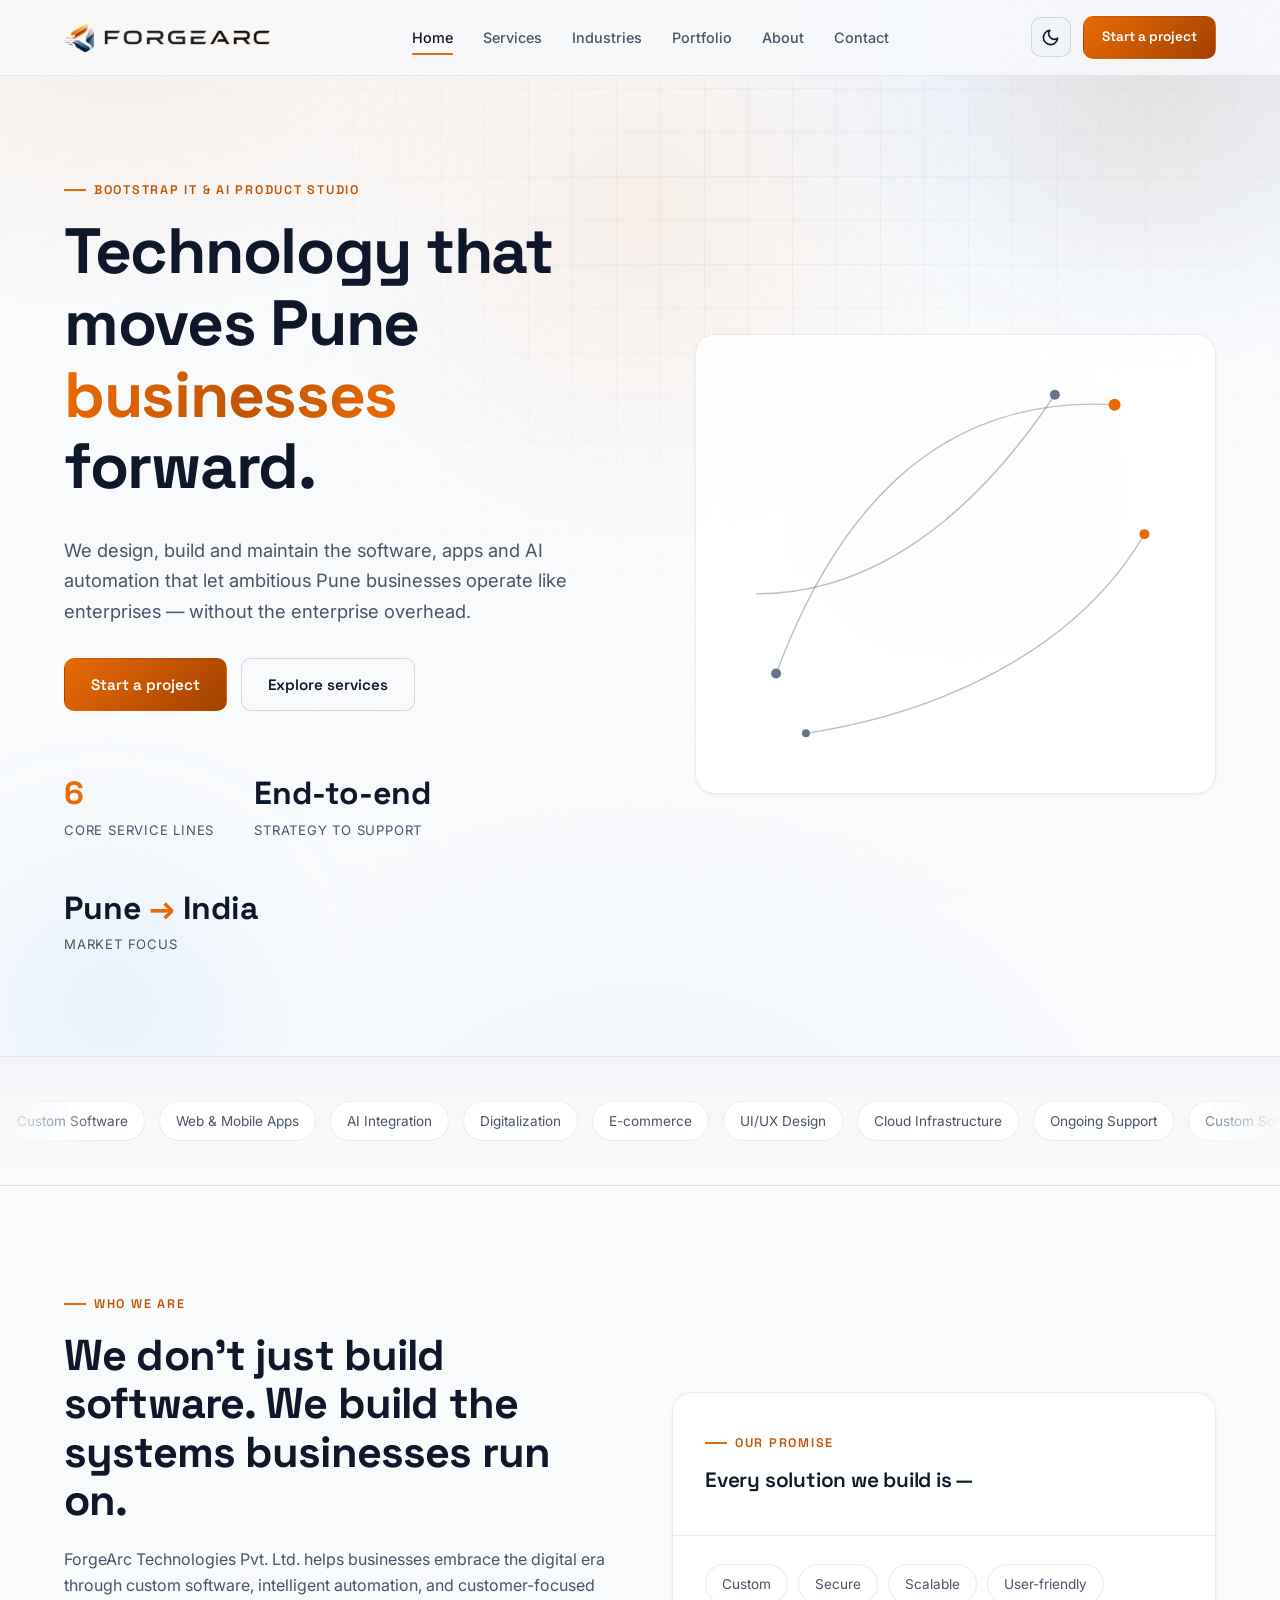
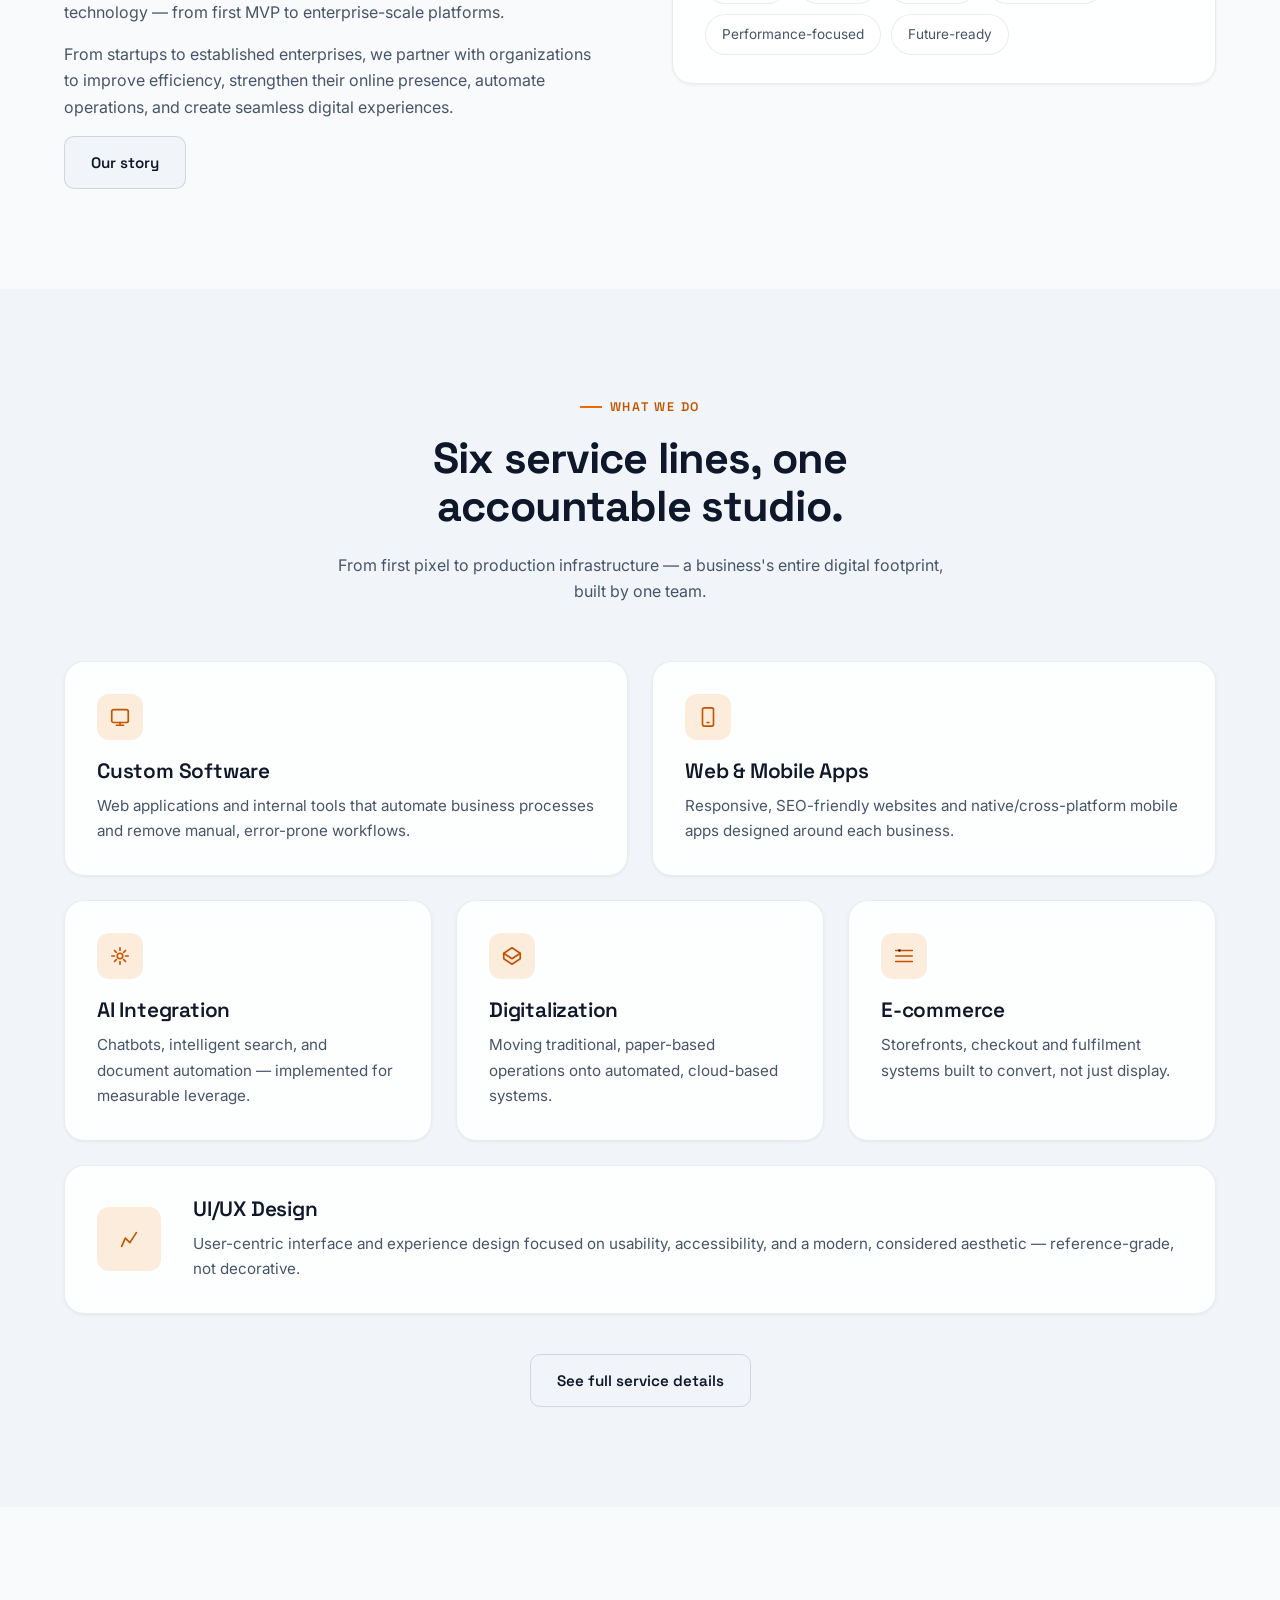
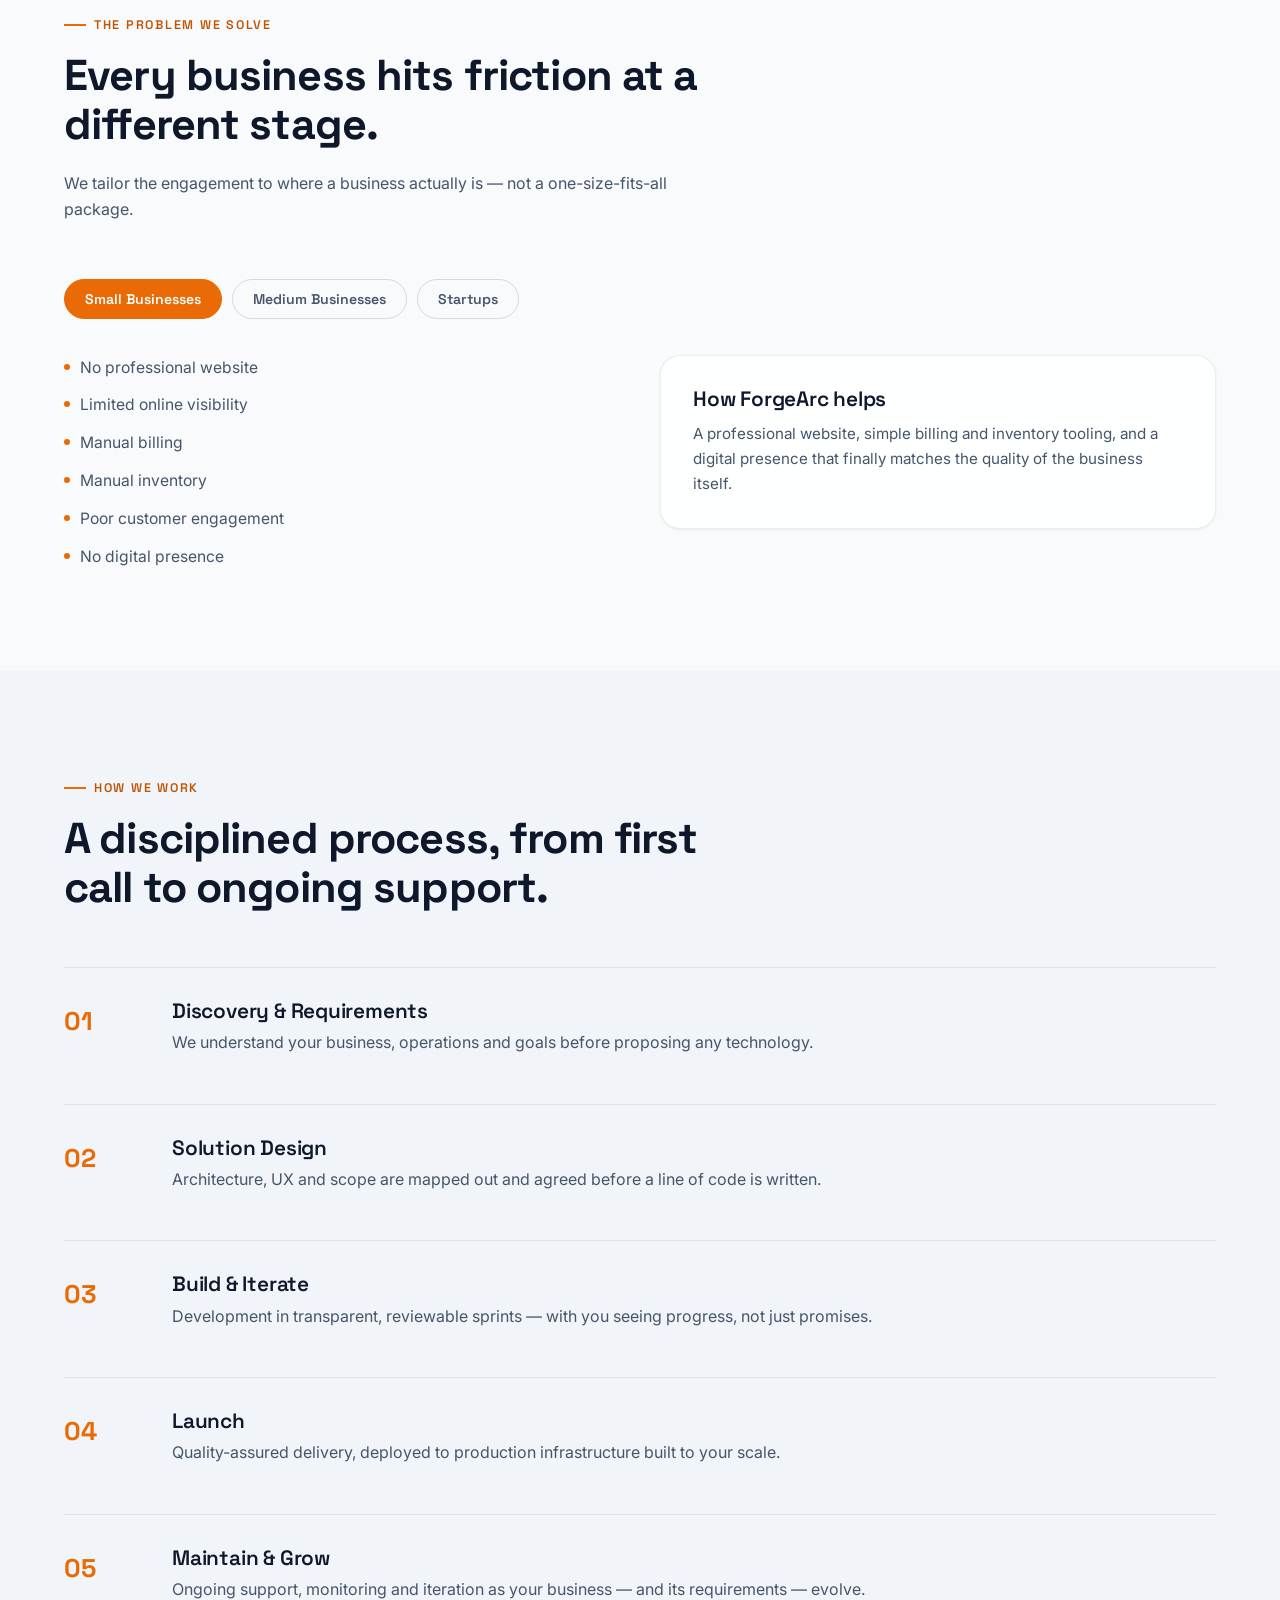
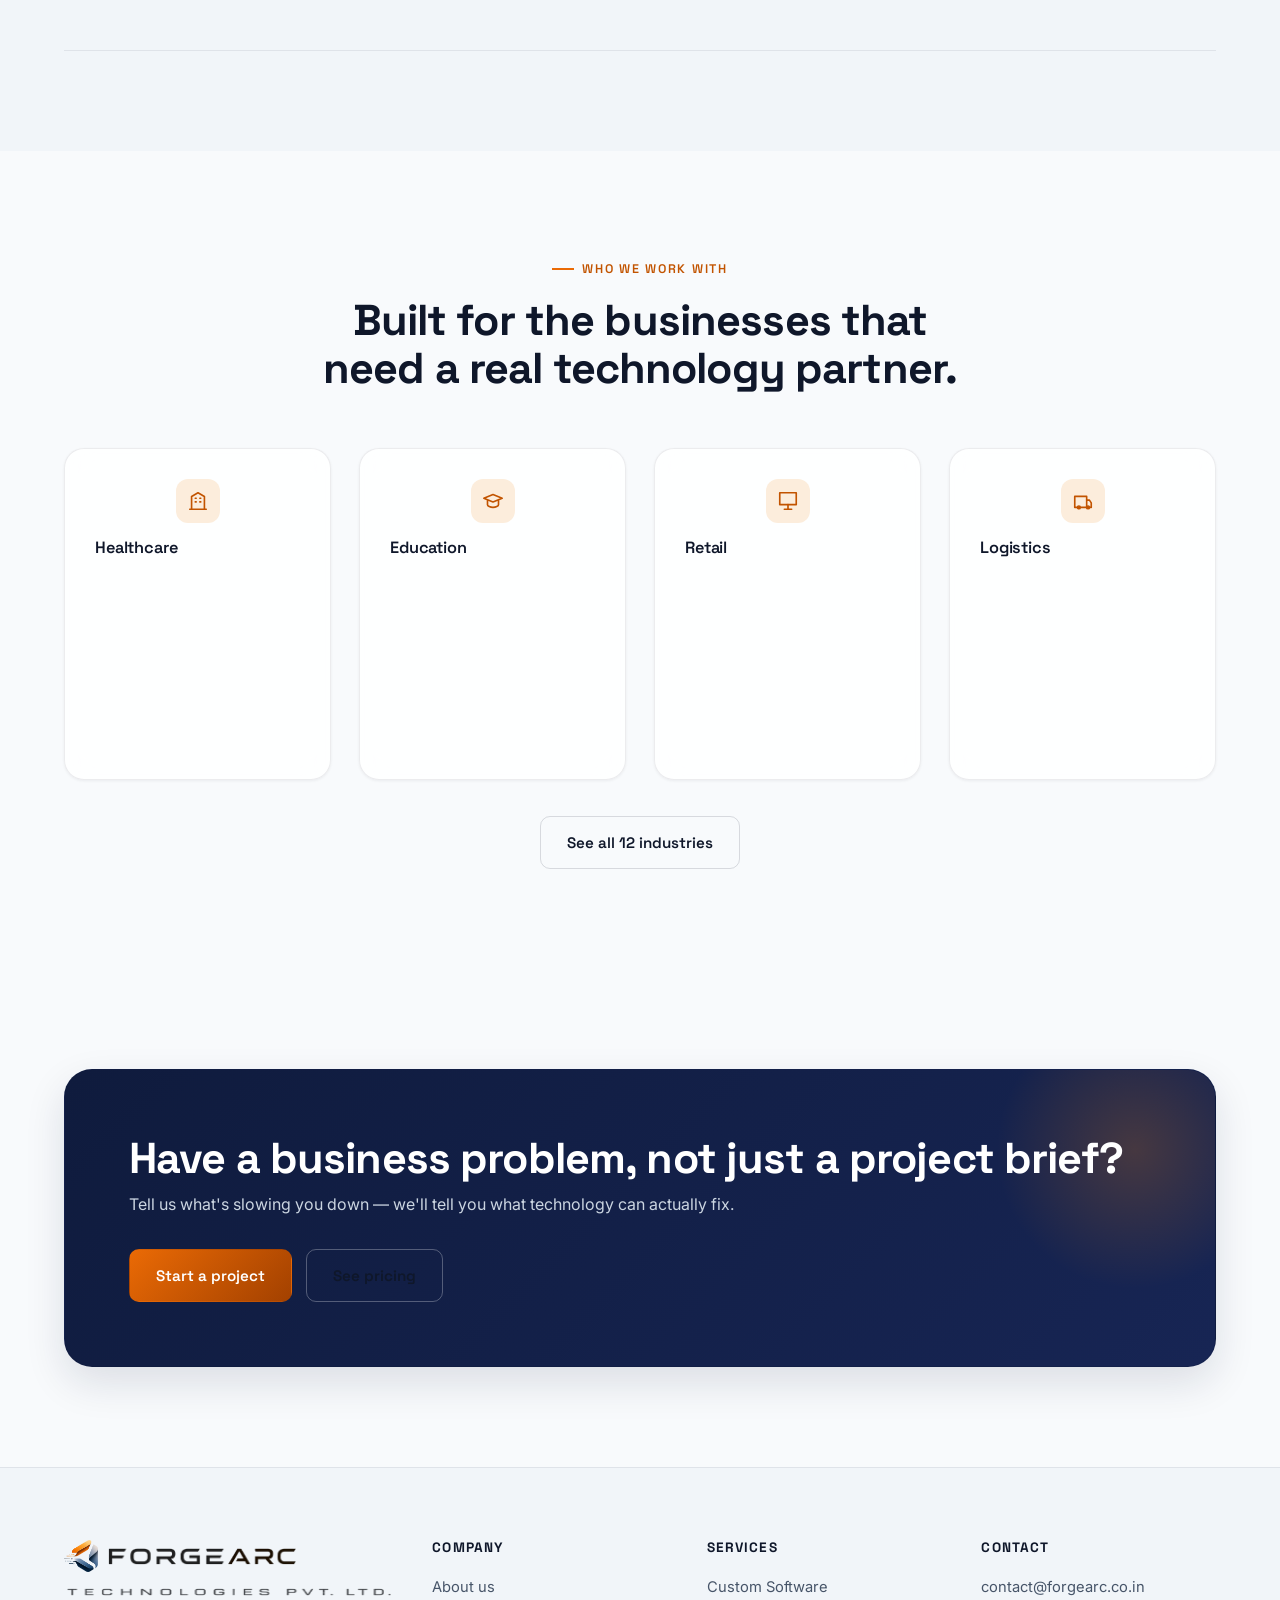
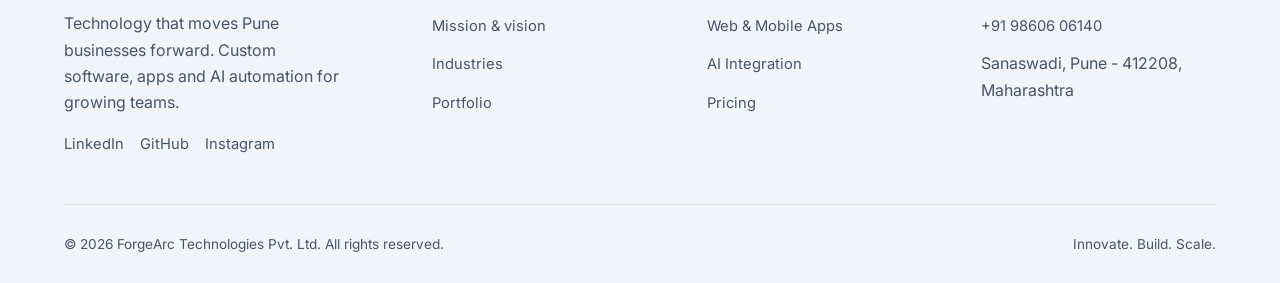
==== commit 43e51b03: "Revert "Enhance ForgeArc UX, add Generative UI Architecture Forge demo, and add 3D imagery" This rev" ====
--- a/index.html
+++ b/index.html
@@ -34,8 +34,6 @@
 </head>
 <body>
 
-<div class="progress-bar-top" id="progress-bar" aria-hidden="true"></div>
-
 <header class="nav">
   <div class="container">
     <a href="/" class="nav-brand" aria-label="ForgeArc Technologies — home">
@@ -108,17 +106,17 @@
         </div>
       </div>
     </div>
-    <div class="hero-art glass reveal" style="padding:0;overflow:hidden;position:relative;" aria-hidden="true">
-      <div class="hero-art-wrapper">
-        <img class="hero-art-img" src="assets/hero-showcase.jpg" alt="ForgeArc Intelligent Architecture Engine 3D Glass Blueprint" loading="eager">
-        <div class="hero-badge-overlay">
-          <div style="display:flex;align-items:center;gap:8px;">
-            <span style="display:inline-block;width:8px;height:8px;border-radius:50%;background:#22C55E;box-shadow:0 0 8px #22C55E;"></span>
-            <span style="font-family:var(--font-display);font-size:0.85rem;font-weight:600;color:#FFF;">Live Studio Cluster</span>
-          </div>
-          <span style="font-size:0.75rem;padding:3px 9px;border-radius:999px;background:rgba(242,130,13,0.2);color:var(--ember-soft);border:1px solid rgba(242,130,13,0.35);font-family:monospace;font-weight:600;">FastAPI + Next.js + AI</span>
-        </div>
-      </div>
+    <div class="hero-art glass reveal" style="padding:0;" aria-hidden="true">
+      <svg viewBox="0 0 480 460" xmlns="http://www.w3.org/2000/svg">
+        <path class="arc-line orange" d="M60,340 C120,180 220,60 400,70"/>
+        <path class="arc-line" d="M40,260 C160,260 260,180 340,60"/>
+        <path class="arc-line" d="M90,400 C220,380 360,320 430,200"/>
+        <circle class="arc-dot" cx="400" cy="70" r="6"/>
+        <circle class="arc-dot steel" cx="340" cy="60" r="5"/>
+        <circle class="arc-dot" cx="430" cy="200" r="5"/>
+        <circle class="arc-dot steel" cx="60" cy="340" r="5"/>
+        <circle class="arc-dot steel" cx="90" cy="400" r="4"/>
+      </svg>
     </div>
   </div>
 </section>
@@ -220,103 +218,8 @@
         </div>
       </div>
     </div>
-
-    <!-- Cloud & AI Architecture Feature Banner -->
-    <div class="reveal" style="margin-top:28px;">
-      <div class="card" style="padding:0;overflow:hidden;display:grid;grid-template-columns:1.2fr 0.8fr;align-items:center;background:var(--surface);">
-        <div style="padding:40px;">
-          <div class="eyebrow">Enterprise-Ready Architecture</div>
-          <h3 style="font-size:1.6rem;margin-bottom:12px;">Engineered for scale, speed, and continuous uptime.</h3>
-          <p style="margin-bottom:20px;">Every digital product we engineer features modular API contracts, edge-cached microservices, and AI-accelerated workflows configured to grow seamlessly alongside your customer volume.</p>
-          <div class="tag-row">
-            <span class="tag">Zero-Downtime CI/CD</span>
-            <span class="tag">PostgreSQL &amp; Redis</span>
-            <span class="tag">FastAPI Microservices</span>
-            <span class="tag">GenAI Workflows</span>
-          </div>
-        </div>
-        <div style="height:100%;min-height:280px;position:relative;">
-          <img src="assets/services-showcase.jpg" alt="ForgeArc Cloud Architecture and Microservices" style="width:100%;height:100%;object-fit:cover;display:block;">
-        </div>
-      </div>
-    </div>
-
     <div class="text-center reveal" style="margin-top:40px;">
       <a href="services.html" class="btn btn-ghost">See full service details</a>
-    </div>
-  </div>
-</section>
-
-<!-- ============ GENERATIVE UI / AI APP BUILDER DEMO ============ -->
-<section class="section-band" id="architecture-forge" style="padding:90px 0;">
-  <div class="container">
-    <div class="section-head center reveal">
-      <div class="eyebrow" style="justify-content:center;">Interactive Generative Studio</div>
-      <h2>ForgeArc Architecture Engine — Live Blueprint Simulator</h2>
-      <p>Configure an enterprise application stack in seconds and watch the live architecture topology adapt dynamically.</p>
-    </div>
-
-    <div class="forge-demo-box reveal">
-      <div class="forge-demo-grid">
-        <!-- Interactive Controls -->
-        <div class="forge-demo-options">
-          <div class="demo-option-group">
-            <h4>1. Select Application Blueprint</h4>
-            <div class="demo-chips">
-              <button type="button" class="demo-chip chip-demo-type active" data-bp="erp">Enterprise ERP &amp; Inventory</button>
-              <button type="button" class="demo-chip chip-demo-type" data-bp="agent">Autonomous AI Support Agent</button>
-              <button type="button" class="demo-chip chip-demo-type" data-bp="market">B2B Marketplace &amp; Escrow</button>
-            </div>
-          </div>
-
-          <div class="demo-option-group">
-            <h4>2. Toggle AI &amp; Automation Modules</h4>
-            <div class="demo-chips">
-              <button type="button" class="demo-chip chip-demo-ai active" data-module="ocr">Document OCR &amp; Invoices</button>
-              <button type="button" class="demo-chip chip-demo-ai active" data-module="rag">Vector RAG Knowledge Search</button>
-              <button type="button" class="demo-chip chip-demo-ai" data-module="agent">Multi-Agent Workflow Loop</button>
-              <button type="button" class="demo-chip chip-demo-ai" data-module="telemetry">Real-time Telemetry Analytics</button>
-            </div>
-          </div>
-
-          <!-- Feature Mockup Image Card -->
-          <div class="feature-img-card" style="margin-top:10px;height:180px;">
-            <img src="assets/platform-preview.jpg" alt="ForgeArc Live Architecture Platform Dashboard" loading="lazy">
-          </div>
-        </div>
-
-        <!-- Live Terminal Simulator -->
-        <div class="forge-demo-preview">
-          <div class="preview-terminal">
-            <div class="terminal-bar">
-              <div class="terminal-dots">
-                <span class="terminal-dot r"></span>
-                <span class="terminal-dot y"></span>
-                <span class="terminal-dot g"></span>
-              </div>
-              <span class="terminal-status">Topology Synced</span>
-            </div>
-            <pre class="terminal-body" id="demo-terminal-code"></pre>
-            <div class="preview-stats-bar">
-              <div>
-                <div class="preview-stat-val" id="demo-stat-speed">+4.2x</div>
-                <div class="preview-stat-lbl">Throughput</div>
-              </div>
-              <div>
-                <div class="preview-stat-val" id="demo-stat-latency">14ms</div>
-                <div class="preview-stat-lbl">P99 Latency</div>
-              </div>
-              <div>
-                <div class="preview-stat-val" id="demo-stat-auto">85%</div>
-                <div class="preview-stat-lbl">Automated</div>
-              </div>
-            </div>
-          </div>
-          <div style="text-align:center;margin-top:8px;">
-            <a href="contact.html?source=demo" class="btn btn-primary btn-block">Engineer This Blueprint For Your Business</a>
-          </div>
-        </div>
-      </div>
     </div>
   </div>
 </section>
@@ -380,55 +283,6 @@
   </div>
 </section>
 
-<!-- ============ INTERACTIVE PROJECT ESTIMATOR ============ -->
-<section id="estimator" style="padding:90px 0;">
-  <div class="container">
-    <div class="section-head center reveal">
-      <div class="eyebrow" style="justify-content:center;">Budget &amp; Timeline Calculator</div>
-      <h2>Interactive Project Estimator</h2>
-      <p>Select your scope to get upfront, transparent budget and delivery estimates for your project.</p>
-    </div>
-
-    <div class="estimator-box reveal">
-      <div class="estimator-grid">
-        <div>
-          <div class="estimator-group-title">1. Project Foundation</div>
-          <div class="chip-group">
-            <div class="chip chip-type selected" data-val="web">Web Application</div>
-            <div class="chip chip-type" data-val="mobile">Mobile App (iOS/Android)</div>
-            <div class="chip chip-type" data-val="ai">AI Agent / LLM Integration</div>
-            <div class="chip chip-type" data-val="ecommerce">E-commerce Platform</div>
-            <div class="chip chip-type" data-val="enterprise">Custom Enterprise ERP</div>
-          </div>
-
-          <div class="estimator-group-title">2. Key Capabilities &amp; Features</div>
-          <div class="chip-group">
-            <div class="chip chip-feature selected" data-val="auth">Auth &amp; RBAC Roles</div>
-            <div class="chip chip-feature selected" data-val="crm">CRM &amp; Invoicing Tools</div>
-            <div class="chip chip-feature" data-val="chatbot">AI Chatbot &amp; Support</div>
-            <div class="chip chip-feature" data-val="payment">Payment Gateway (Razorpay/Stripe)</div>
-            <div class="chip chip-feature" data-val="scale">High Concurrency Cloud Cluster</div>
-          </div>
-
-          <div class="estimator-group-title">3. Delivery Urgency</div>
-          <div class="chip-group" style="margin-bottom:0;">
-            <div class="chip chip-speed selected" data-val="standard">Standard Sprint (Balanced)</div>
-            <div class="chip chip-speed" data-val="fast">Fast-Track MVP (Expedited)</div>
-          </div>
-        </div>
-
-        <div class="estimator-summary">
-          <div class="eyebrow" style="margin-bottom:8px;display:inline-flex;">Estimated Investment</div>
-          <div class="price-tag" id="est-price">₹45,000 – ₹65,000</div>
-          <div class="time-tag" id="est-time">~ 3 to 5 weeks to MVP launch</div>
-          <a href="contact.html" id="est-cta" class="btn btn-primary btn-block">Lock In This Estimate</a>
-          <p style="font-size:0.78rem;color:var(--muted);margin-top:14px;margin-bottom:0;">*Indicative estimate based on typical scoped engagements. Fixed quote provided post discovery.</p>
-        </div>
-      </div>
-    </div>
-  </div>
-</section>
-
 <!-- ============ PROCESS ============ -->
 <section class="section-alt">
   <div class="container">
@@ -480,70 +334,6 @@
   </div>
 </section>
 
-
-<!-- ============ FAQ SECTION ============ -->
-<section class="section-alt" id="faq" style="padding:90px 0;">
-  <div class="container">
-    <div class="section-head center reveal">
-      <div class="eyebrow" style="justify-content:center;">Frequently Asked Questions</div>
-      <h2>Clear answers to common questions.</h2>
-      <p>Everything you need to know about partnering with ForgeArc Technologies in Pune.</p>
-    </div>
-
-    <div class="faq-accordion reveal">
-      <div class="faq-item open">
-        <button class="faq-header" type="button" aria-expanded="true">
-          <span>How long does a typical custom software or MVP project take?</span>
-          <span class="faq-icon"><svg viewBox="0 0 24 24" width="16" height="16" fill="none" stroke="currentColor" stroke-width="2.5" stroke-linecap="round" stroke-linejoin="round"><path d="M6 9l6 6 6-6"/></svg></span>
-        </button>
-        <div class="faq-content">
-          <p>Most initial MVPs and tailored business applications are delivered in 3 to 6 weeks using our modular sprint methodology. Larger enterprise platforms or multi-platform systems typically run between 8 and 12 weeks with staged release milestones.</p>
-        </div>
-      </div>
-
-      <div class="faq-item">
-        <button class="faq-header" type="button" aria-expanded="false">
-          <span>Who owns the intellectual property (IP) and source code?</span>
-          <span class="faq-icon"><svg viewBox="0 0 24 24" width="16" height="16" fill="none" stroke="currentColor" stroke-width="2.5" stroke-linecap="round" stroke-linejoin="round"><path d="M6 9l6 6 6-6"/></svg></span>
-        </button>
-        <div class="faq-content">
-          <p>You do — 100%. Upon milestone completion and final settlement, all intellectual property, source code, database architecture, and deployment credentials are fully transferred to your company with zero vendor lock-in.</p>
-        </div>
-      </div>
-
-      <div class="faq-item">
-        <button class="faq-header" type="button" aria-expanded="false">
-          <span>How do you integrate AI into our existing business tools?</span>
-          <span class="faq-icon"><svg viewBox="0 0 24 24" width="16" height="16" fill="none" stroke="currentColor" stroke-width="2.5" stroke-linecap="round" stroke-linejoin="round"><path d="M6 9l6 6 6-6"/></svg></span>
-        </button>
-        <div class="faq-content">
-          <p>We build secure, private API bridges connecting cutting-edge models (Gemini, Claude, GPT, or self-hosted LLMs) with your proprietary spreadsheets, databases, CRMs, or ERPs. Your private company data is never used to train public models.</p>
-        </div>
-      </div>
-
-      <div class="faq-item">
-        <button class="faq-header" type="button" aria-expanded="false">
-          <span>Do you provide post-launch maintenance and server management?</span>
-          <span class="faq-icon"><svg viewBox="0 0 24 24" width="16" height="16" fill="none" stroke="currentColor" stroke-width="2.5" stroke-linecap="round" stroke-linejoin="round"><path d="M6 9l6 6 6-6"/></svg></span>
-        </button>
-        <div class="faq-content">
-          <p>Yes. We offer continuous DevOps monitoring, security patching, backup automation, and incremental feature sprints to ensure your platform remains lightning-fast, compliant, and continuously available.</p>
-        </div>
-      </div>
-
-      <div class="faq-item">
-        <button class="faq-header" type="button" aria-expanded="false">
-          <span>What are your billing milestones and payment terms?</span>
-          <span class="faq-icon"><svg viewBox="0 0 24 24" width="16" height="16" fill="none" stroke="currentColor" stroke-width="2.5" stroke-linecap="round" stroke-linejoin="round"><path d="M6 9l6 6 6-6"/></svg></span>
-        </button>
-        <div class="faq-content">
-          <p>We work on structured milestone-based delivery: typically 30% upfront upon specification sign-off, 40% on mid-sprint staging demo review, and 30% upon final acceptance testing and production handover.</p>
-        </div>
-      </div>
-    </div>
-  </div>
-</section>
-
 <!-- ============ CTA ============ -->
 <section>
   <div class="container">
@@ -567,16 +357,5 @@
 <script src="js/schema.js"></script>
 <script src="js/script.js"></script>
 <script src="js/footer.js"></script>
-
-<!-- Floating Action Hub -->
-<div class="floating-hub" aria-label="Quick Actions">
-  <a href="#" class="fab-btn back-to-top" aria-label="Back to top" title="Back to top">
-    <svg viewBox="0 0 24 24" fill="none" stroke="currentColor" stroke-width="2.5" stroke-linecap="round" stroke-linejoin="round"><path d="M18 15l-6-6-6 6"/></svg>
-  </a>
-  <a href="contact.html" class="fab-btn" aria-label="Start a project enquiry" title="Enquire now">
-    <svg viewBox="0 0 24 24" fill="none" stroke="currentColor" stroke-width="2" stroke-linecap="round" stroke-linejoin="round"><path d="M21 15a2 2 0 0 1-2 2H7l-4 4V5a2 2 0 0 1 2-2h14a2 2 0 0 1 2 2z"/></svg>
-  </a>
-</div>
-
 </body>
 </html>
--- a/css/style.css
+++ b/css/style.css
@@ -952,496 +952,3 @@
 html.theme-transition *::after {
   transition: background-color 0.28s ease, border-color 0.28s ease, color 0.28s ease, fill 0.28s ease, stroke 0.28s ease, box-shadow 0.28s ease !important;
 }
-
-
-/* ==========================================================================
-   UX Enhancements & Generative UI Section Styles
-   ========================================================================== */
-
-/* Reading Progress Bar */
-.progress-bar-top {
-  position: fixed;
-  top: 0;
-  left: 0;
-  height: 3px;
-  background: linear-gradient(90deg, var(--ember) 0%, #ffb340 50%, var(--ember-dim) 100%);
-  width: 0%;
-  z-index: 1001;
-  transition: width 0.08s linear;
-  box-shadow: 0 0 10px rgba(242, 130, 13, 0.8);
-}
-
-/* Card Spotlight effect */
-.card {
-  --mouse-x: 50%;
-  --mouse-y: 50%;
-}
-.card::after {
-  content: "";
-  position: absolute;
-  inset: 0;
-  border-radius: inherit;
-  background: radial-gradient(500px circle at var(--mouse-x) var(--mouse-y), rgba(242, 130, 13, 0.08), transparent 45%);
-  opacity: 0;
-  transition: opacity 0.3s ease;
-  pointer-events: none;
-  z-index: 1;
-}
-.card:hover::after {
-  opacity: 1;
-}
-
-/* Image Visual Enhancements */
-.hero-art-wrapper {
-  position: relative;
-  width: 100%;
-  height: 100%;
-  min-height: 400px;
-  border-radius: var(--radius-lg);
-  overflow: hidden;
-}
-.hero-art-img {
-  width: 100%;
-  height: 100%;
-  object-fit: cover;
-  border-radius: inherit;
-  display: block;
-  transition: transform 0.6s cubic-bezier(0.16, 1, 0.3, 1);
-}
-.hero-art:hover .hero-art-img {
-  transform: scale(1.03);
-}
-.hero-badge-overlay {
-  position: absolute;
-  bottom: 20px;
-  left: 20px;
-  right: 20px;
-  background: rgba(10, 15, 30, 0.85);
-  backdrop-filter: blur(12px);
-  -webkit-backdrop-filter: blur(12px);
-  border: 1px solid var(--border-strong);
-  border-radius: var(--radius-md);
-  padding: 14px 18px;
-  display: flex;
-  align-items: center;
-  justify-content: space-between;
-  gap: 12px;
-  z-index: 2;
-}
-
-.feature-img-card {
-  border-radius: var(--radius-lg);
-  overflow: hidden;
-  border: 1px solid var(--border-strong);
-  box-shadow: var(--shadow-md);
-  background: var(--surface);
-  position: relative;
-}
-.feature-img-card img {
-  width: 100%;
-  height: 100%;
-  object-fit: cover;
-  display: block;
-  transition: transform 0.5s ease;
-}
-.feature-img-card:hover img {
-  transform: scale(1.02);
-}
-
-/* Generative UI / AI App Builder Demo Section */
-.forge-demo-box {
-  background: linear-gradient(145deg, rgba(20, 27, 46, 0.85) 0%, rgba(10, 15, 30, 0.95) 100%);
-  border: 1px solid var(--border-strong);
-  border-radius: var(--radius-lg);
-  padding: 44px;
-  box-shadow: var(--shadow-lg);
-  position: relative;
-  overflow: hidden;
-}
-.forge-demo-grid {
-  display: grid;
-  grid-template-columns: 1.15fr 0.85fr;
-  gap: 36px;
-  align-items: stretch;
-}
-.forge-demo-options {
-  display: flex;
-  flex-direction: column;
-  gap: 20px;
-}
-.demo-option-group h4 {
-  font-family: var(--font-display);
-  font-size: 0.88rem;
-  font-weight: 600;
-  text-transform: uppercase;
-  letter-spacing: 0.08em;
-  color: var(--ember);
-  margin-bottom: 10px;
-}
-.demo-chips {
-  display: flex;
-  flex-wrap: wrap;
-  gap: 8px;
-}
-.demo-chip {
-  padding: 8px 16px;
-  border-radius: 999px;
-  background: rgba(255, 255, 255, 0.04);
-  border: 1px solid var(--border);
-  color: var(--fg);
-  font-size: 0.88rem;
-  font-weight: 500;
-  cursor: pointer;
-  transition: all 0.2s ease;
-  user-select: none;
-}
-.demo-chip:hover {
-  background: rgba(242, 130, 13, 0.12);
-  border-color: rgba(242, 130, 13, 0.4);
-}
-.demo-chip.active {
-  background: var(--ember);
-  border-color: var(--ember);
-  color: #FFFFFF;
-  box-shadow: 0 4px 14px rgba(242, 130, 13, 0.35);
-}
-.forge-demo-preview {
-  display: flex;
-  flex-direction: column;
-  gap: 16px;
-}
-.preview-terminal {
-  background: #060913;
-  border: 1px solid var(--border-strong);
-  border-radius: var(--radius-md);
-  padding: 20px;
-  font-family: 'Space Grotesk', monospace;
-  font-size: 0.82rem;
-  color: #94A3B8;
-  height: 100%;
-  min-height: 280px;
-  display: flex;
-  flex-direction: column;
-  justify-content: space-between;
-  overflow: hidden;
-  position: relative;
-}
-.terminal-bar {
-  display: flex;
-  align-items: center;
-  justify-content: space-between;
-  padding-bottom: 12px;
-  margin-bottom: 12px;
-  border-bottom: 1px solid rgba(255, 255, 255, 0.08);
-}
-.terminal-dots {
-  display: flex;
-  gap: 6px;
-}
-.terminal-dot {
-  width: 9px;
-  height: 9px;
-  border-radius: 50%;
-}
-.terminal-dot.r { background: #EF4444; }
-.terminal-dot.y { background: #FACC15; }
-.terminal-dot.g { background: #22C55E; }
-.terminal-status {
-  font-size: 0.75rem;
-  color: var(--ember-soft);
-  text-transform: uppercase;
-  letter-spacing: 0.05em;
-  display: flex;
-  align-items: center;
-  gap: 6px;
-}
-.terminal-status::before {
-  content: "";
-  display: inline-block;
-  width: 6px;
-  height: 6px;
-  border-radius: 50%;
-  background: #22C55E;
-  box-shadow: 0 0 6px #22C55E;
-}
-.terminal-body {
-  font-family: monospace;
-  line-height: 1.6;
-  white-space: pre-wrap;
-  color: #CBD5E1;
-  overflow-y: auto;
-  flex-grow: 1;
-}
-.preview-stats-bar {
-  display: grid;
-  grid-template-columns: repeat(3, 1fr);
-  gap: 12px;
-  background: rgba(255, 255, 255, 0.03);
-  border: 1px solid var(--border);
-  border-radius: var(--radius-sm);
-  padding: 12px 16px;
-  text-align: center;
-}
-.preview-stat-val {
-  font-family: var(--font-display);
-  font-size: 1.15rem;
-  font-weight: 700;
-  color: var(--ember);
-}
-.preview-stat-lbl {
-  font-size: 0.72rem;
-  color: var(--muted);
-  text-transform: uppercase;
-  letter-spacing: 0.05em;
-}
-
-/* Interactive Project Estimator */
-.estimator-box {
-  background: linear-gradient(145deg, var(--surface) 0%, var(--surface-2) 100%);
-  border: 1px solid var(--border-strong);
-  border-radius: var(--radius-lg);
-  padding: 44px;
-  color: var(--fg);
-  box-shadow: var(--shadow-md);
-  position: relative;
-  overflow: hidden;
-}
-.estimator-grid {
-  display: grid;
-  grid-template-columns: 1.25fr 0.75fr;
-  gap: 40px;
-  align-items: center;
-}
-.estimator-group-title {
-  font-family: var(--font-display);
-  font-size: 0.88rem;
-  font-weight: 600;
-  text-transform: uppercase;
-  letter-spacing: 0.08em;
-  color: var(--ember);
-  margin-bottom: 12px;
-}
-.chip-group {
-  display: flex;
-  flex-wrap: wrap;
-  gap: 9px;
-  margin-bottom: 24px;
-}
-.chip {
-  background: rgba(255, 255, 255, 0.04);
-  border: 1px solid var(--border);
-  color: var(--fg);
-  padding: 9px 18px;
-  border-radius: 30px;
-  font-size: 0.88rem;
-  font-weight: 500;
-  cursor: pointer;
-  transition: all 0.2s ease;
-  user-select: none;
-}
-.chip:hover {
-  background: rgba(242, 130, 13, 0.12);
-  border-color: rgba(242, 130, 13, 0.4);
-}
-.chip.selected {
-  background: var(--ember);
-  border-color: var(--ember);
-  color: #FFFFFF;
-  box-shadow: 0 4px 14px rgba(242, 130, 13, 0.35);
-}
-.estimator-summary {
-  background: rgba(10, 15, 30, 0.7);
-  border: 1px solid var(--border-strong);
-  border-radius: var(--radius-md);
-  padding: 32px;
-  backdrop-filter: blur(10px);
-  -webkit-backdrop-filter: blur(10px);
-  text-align: center;
-}
-.estimator-summary .price-tag {
-  font-family: var(--font-display);
-  font-size: 2.2rem;
-  font-weight: 700;
-  color: var(--ember);
-  margin: 12px 0 6px;
-}
-.estimator-summary .time-tag {
-  font-size: 0.95rem;
-  color: var(--muted);
-  margin-bottom: 22px;
-}
-
-/* FAQ Accordion */
-.faq-accordion {
-  display: flex;
-  flex-direction: column;
-  gap: 14px;
-  max-width: 860px;
-  margin: 0 auto;
-}
-.faq-item {
-  background: var(--surface);
-  border: 1px solid var(--border);
-  border-radius: var(--radius-md);
-  overflow: hidden;
-  transition: border-color 0.25s ease, box-shadow 0.25s ease;
-}
-.faq-item:hover {
-  border-color: rgba(242, 130, 13, 0.35);
-  box-shadow: var(--shadow-sm);
-}
-.faq-item.open {
-  border-color: rgba(242, 130, 13, 0.5);
-}
-.faq-header {
-  width: 100%;
-  display: flex;
-  justify-content: space-between;
-  align-items: center;
-  padding: 22px 28px;
-  background: none;
-  border: none;
-  text-align: left;
-  font-family: var(--font-display);
-  font-size: 1.08rem;
-  font-weight: 600;
-  color: var(--fg);
-  cursor: pointer;
-  gap: 16px;
-}
-.faq-icon {
-  width: 28px;
-  height: 28px;
-  border-radius: 50%;
-  background: rgba(255, 255, 255, 0.05);
-  display: flex;
-  align-items: center;
-  justify-content: center;
-  flex-shrink: 0;
-  transition: transform 0.3s ease, background 0.3s ease, color 0.3s ease;
-  color: var(--fg);
-}
-.faq-item.open .faq-icon {
-  transform: rotate(180deg);
-  background: var(--ember);
-  color: #FFFFFF;
-}
-.faq-content {
-  max-height: 0;
-  overflow: hidden;
-  transition: max-height 0.35s ease, padding 0.35s ease;
-  padding: 0 28px;
-  color: var(--muted);
-  font-size: 0.95rem;
-  line-height: 1.65;
-}
-.faq-item.open .faq-content {
-  max-height: 260px;
-  padding: 0 28px 24px;
-}
-
-/* Floating Action Hub */
-.floating-hub {
-  position: fixed;
-  bottom: 28px;
-  right: 28px;
-  z-index: 9990;
-  display: flex;
-  flex-direction: column;
-  align-items: flex-end;
-  gap: 12px;
-}
-.fab-btn {
-  width: 48px;
-  height: 48px;
-  border-radius: 50%;
-  background: var(--surface-2);
-  color: var(--fg);
-  border: 1px solid var(--border-strong);
-  box-shadow: 0 10px 25px rgba(0, 0, 0, 0.35);
-  display: flex;
-  align-items: center;
-  justify-content: center;
-  cursor: pointer;
-  transition: transform 0.2s ease, background 0.2s ease, box-shadow 0.2s ease, border-color 0.2s ease;
-  text-decoration: none;
-}
-.fab-btn:hover {
-  transform: scale(1.1);
-  background: var(--ember);
-  color: #FFFFFF;
-  border-color: var(--ember);
-  box-shadow: 0 10px 25px rgba(242, 130, 13, 0.45);
-}
-.fab-btn svg {
-  width: 20px;
-  height: 20px;
-}
-.back-to-top {
-  opacity: 0;
-  pointer-events: none;
-  transform: translateY(10px);
-  transition: all 0.3s ease;
-}
-.back-to-top.visible {
-  opacity: 1;
-  pointer-events: auto;
-  transform: translateY(0);
-}
-
-/* Light theme overrides for new sections */
-[data-theme="light"] .progress-bar-top {
-  background: linear-gradient(90deg, var(--ember) 0%, #EA6A05 50%, #C25400 100%);
-  box-shadow: 0 0 8px rgba(234, 106, 5, 0.6);
-}
-[data-theme="light"] .card::after {
-  background: radial-gradient(500px circle at var(--mouse-x) var(--mouse-y), rgba(234, 106, 5, 0.08), transparent 45%);
-}
-[data-theme="light"] .hero-badge-overlay {
-  background: rgba(255, 255, 255, 0.88);
-  border-color: var(--border-strong);
-}
-[data-theme="light"] .forge-demo-box {
-  background: linear-gradient(145deg, #FFFFFF 0%, #F1F5F9 100%);
-  border-color: var(--border-strong);
-}
-[data-theme="light"] .preview-terminal {
-  background: #0F172A;
-  color: #E2E8F0;
-}
-[data-theme="light"] .demo-chip {
-  background: #FFFFFF;
-  border-color: var(--border-strong);
-}
-[data-theme="light"] .estimator-box {
-  background: linear-gradient(145deg, #FFFFFF 0%, #F8FAFC 100%);
-}
-[data-theme="light"] .chip {
-  background: #FFFFFF;
-  border-color: var(--border-strong);
-}
-[data-theme="light"] .estimator-summary {
-  background: rgba(241, 245, 249, 0.85);
-  border-color: var(--border-strong);
-}
-[data-theme="light"] .faq-item {
-  background: #FFFFFF;
-}
-[data-theme="light"] .faq-icon {
-  background: rgba(15, 23, 42, 0.06);
-}
-[data-theme="light"] .fab-btn {
-  background: #FFFFFF;
-  border-color: var(--border-strong);
-  box-shadow: 0 10px 25px rgba(15, 23, 42, 0.12);
-}
-
-@media (max-width: 900px) {
-  .estimator-grid, .forge-demo-grid {
-    grid-template-columns: 1fr;
-    gap: 32px;
-  }
-  .estimator-box, .forge-demo-box {
-    padding: 30px 20px;
-  }
-}
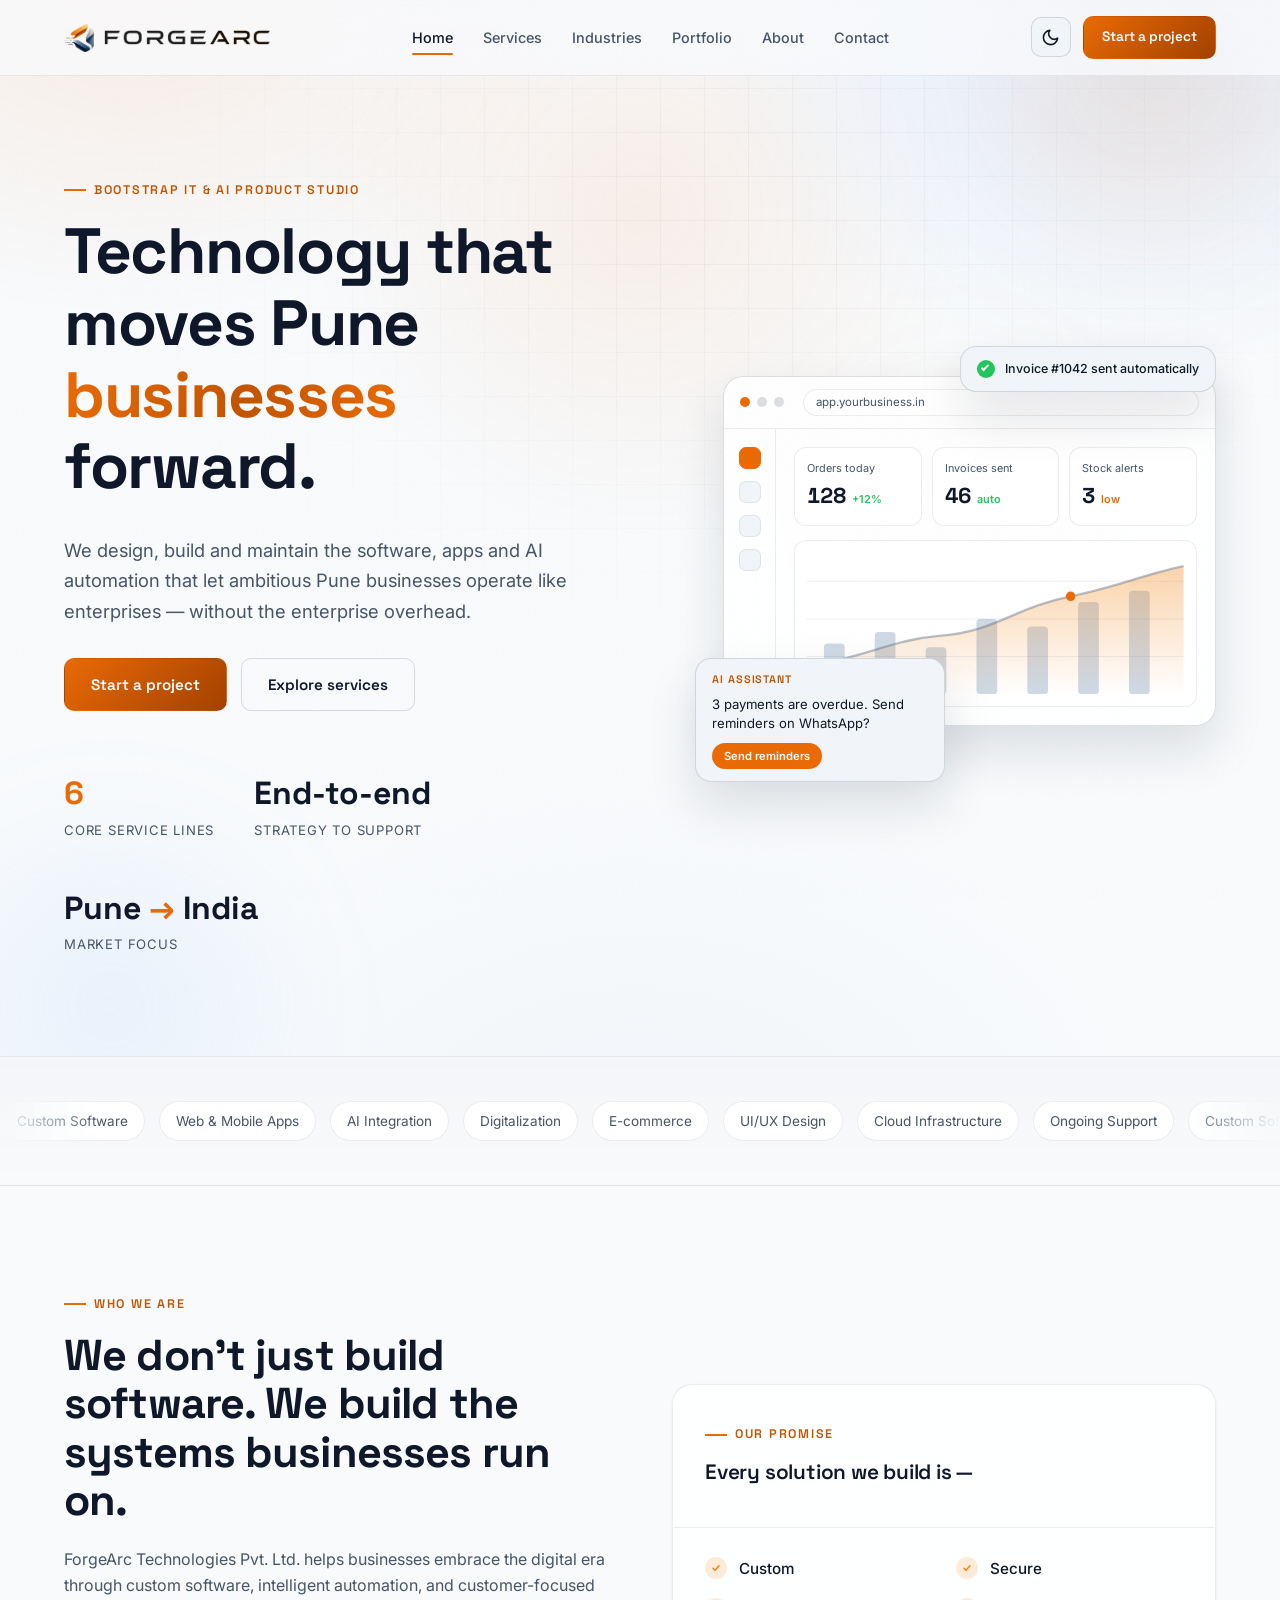
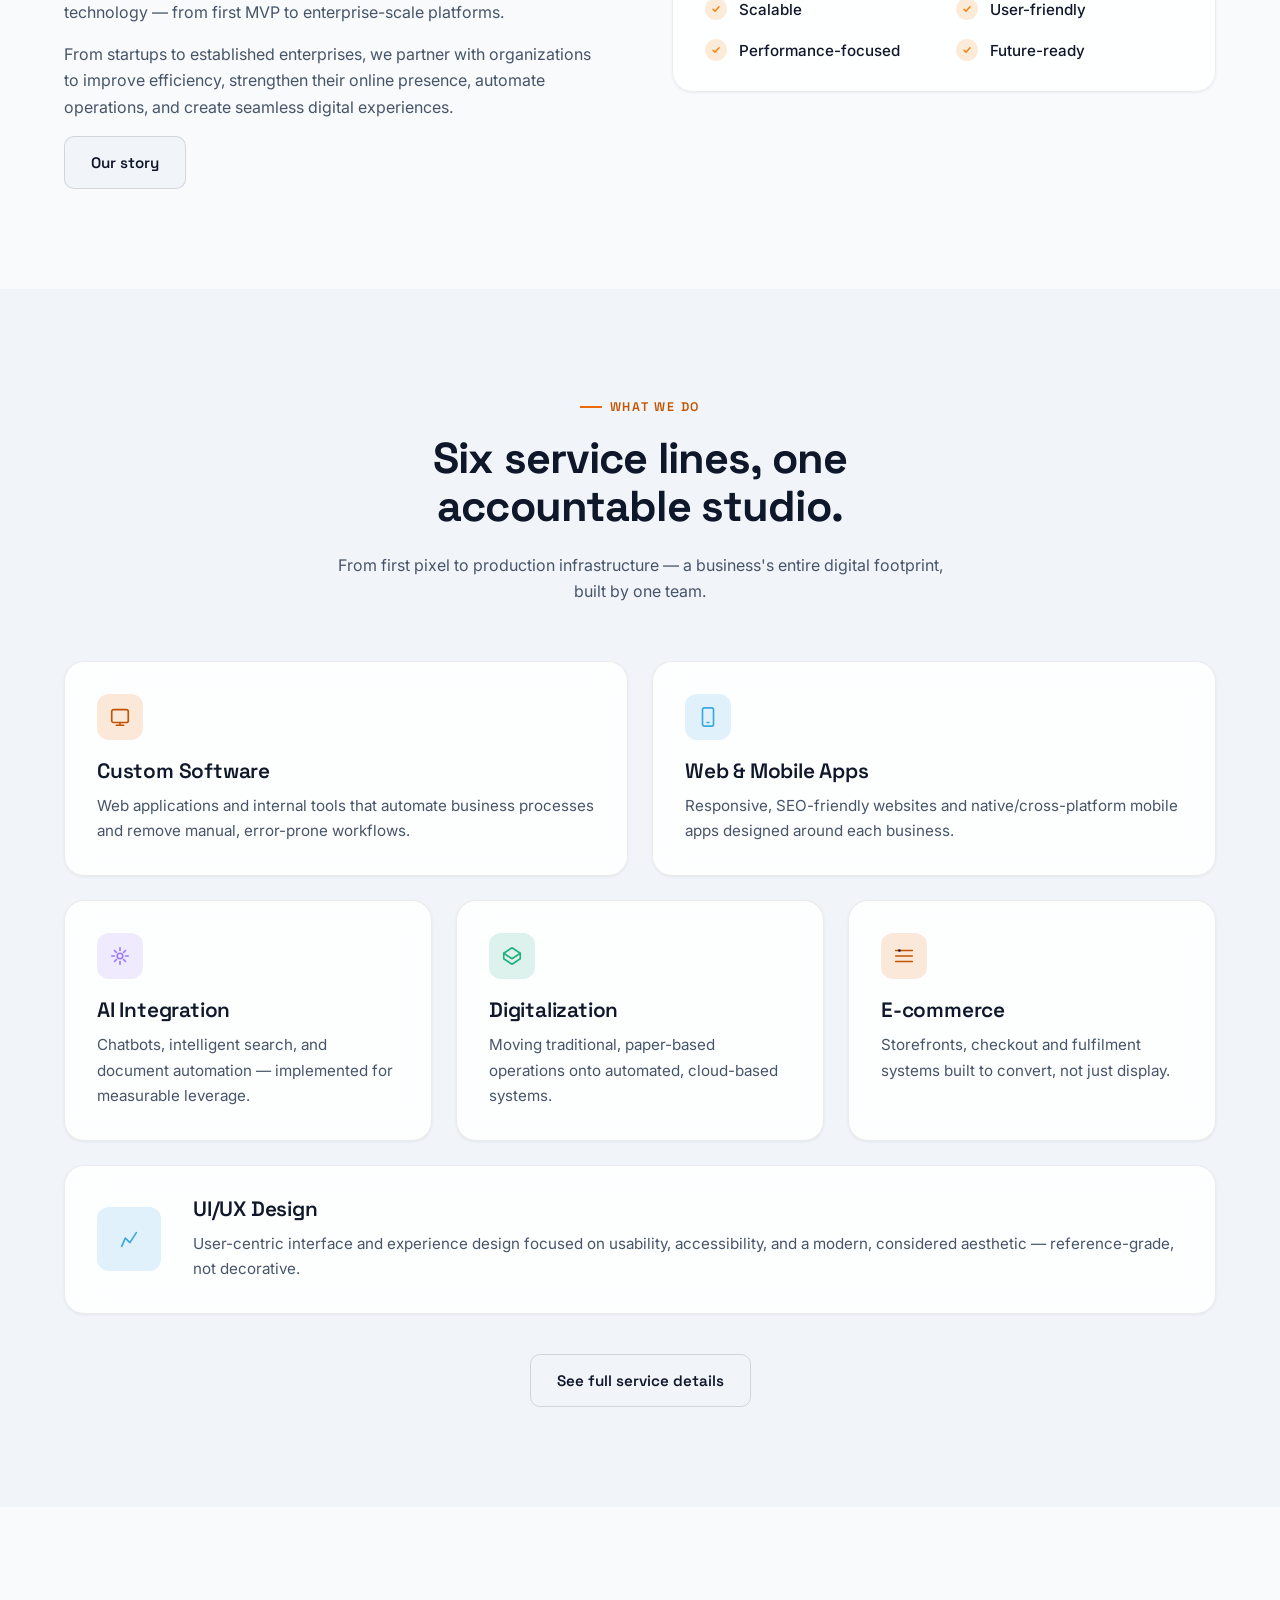
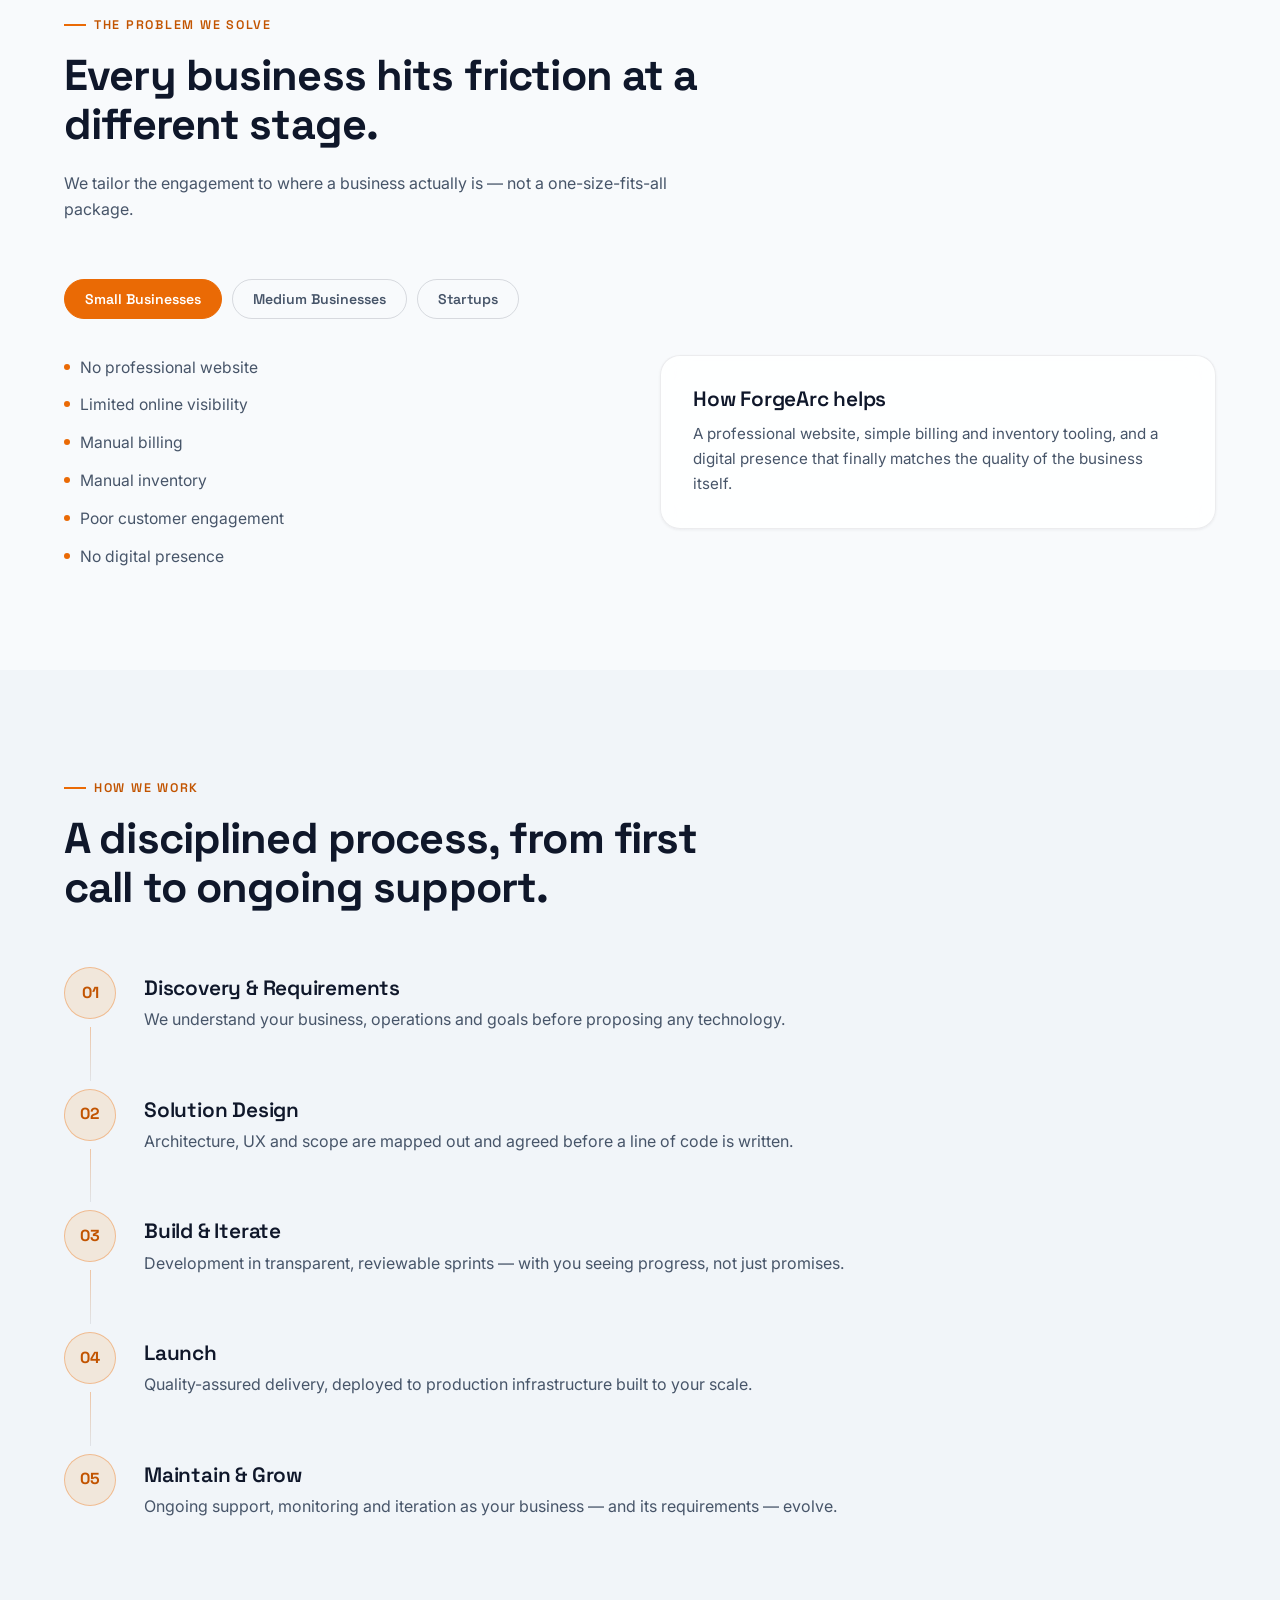
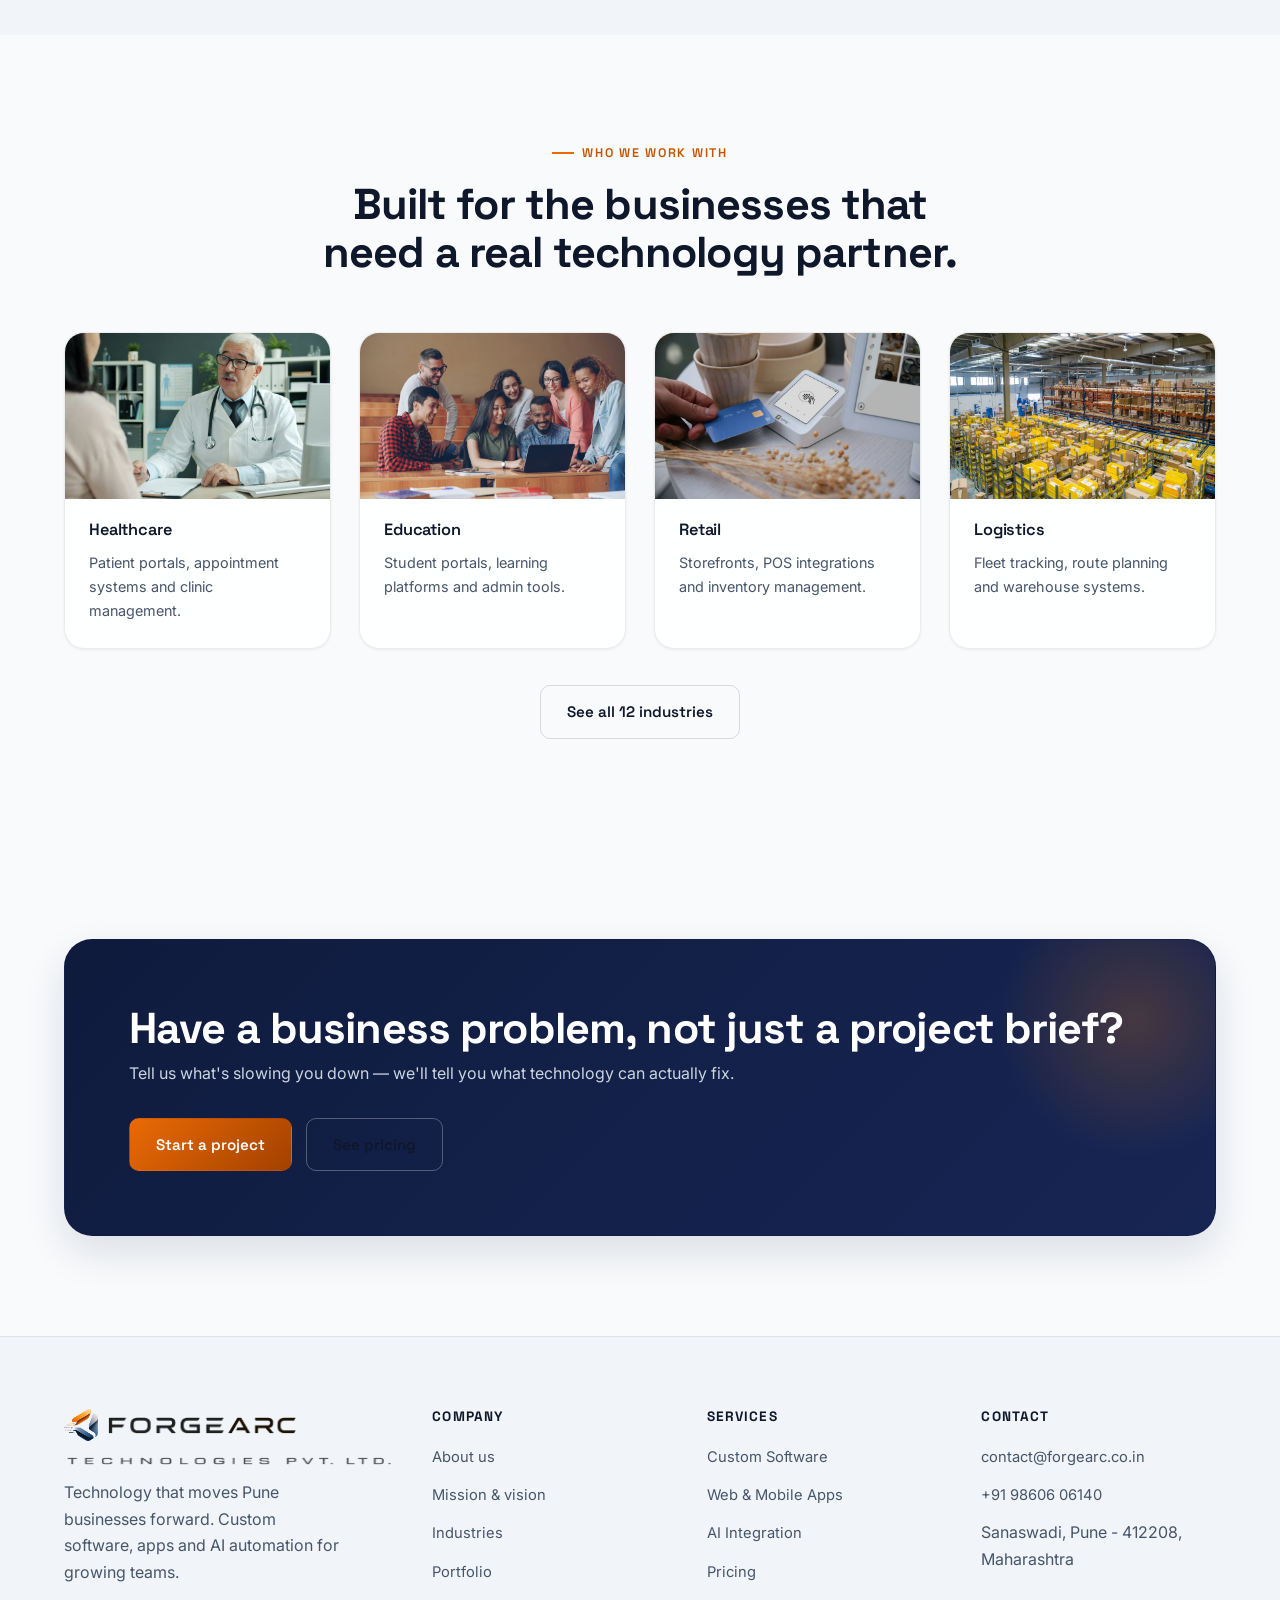
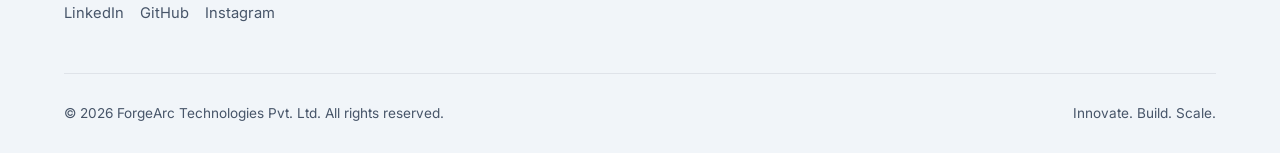
==== commit d75aad76: "Merge bff2a3a978d54443d1dd362b7cf061ed81f7c0b0 into 43e51b03fba31bb355b20d35613d52d97ac97cb2" ====
--- a/index.html
+++ b/index.html
@@ -106,17 +106,47 @@
         </div>
       </div>
     </div>
-    <div class="hero-art glass reveal" style="padding:0;" aria-hidden="true">
-      <svg viewBox="0 0 480 460" xmlns="http://www.w3.org/2000/svg">
-        <path class="arc-line orange" d="M60,340 C120,180 220,60 400,70"/>
-        <path class="arc-line" d="M40,260 C160,260 260,180 340,60"/>
-        <path class="arc-line" d="M90,400 C220,380 360,320 430,200"/>
-        <circle class="arc-dot" cx="400" cy="70" r="6"/>
-        <circle class="arc-dot steel" cx="340" cy="60" r="5"/>
-        <circle class="arc-dot" cx="430" cy="200" r="5"/>
-        <circle class="arc-dot steel" cx="60" cy="340" r="5"/>
-        <circle class="arc-dot steel" cx="90" cy="400" r="4"/>
-      </svg>
+    <!-- Illustrative product mockup (sample UI, not client data) -->
+    <div class="hero-art reveal" aria-hidden="true">
+      <div class="mock-window glass">
+        <div class="mock-bar"><i></i><i></i><i></i><span>app.yourbusiness.in</span></div>
+        <div class="mock-body">
+          <div class="mock-side"><b class="on"></b><b></b><b></b><b></b></div>
+          <div class="mock-main">
+            <div class="mock-tiles">
+              <div class="mock-tile"><small>Orders today</small><strong>128</strong><em>+12%</em></div>
+              <div class="mock-tile"><small>Invoices sent</small><strong>46</strong><em>auto</em></div>
+              <div class="mock-tile"><small>Stock alerts</small><strong>3</strong><em class="warn">low</em></div>
+            </div>
+            <div class="mock-chart">
+              <svg viewBox="0 0 400 150" xmlns="http://www.w3.org/2000/svg">
+                <defs>
+                  <linearGradient id="mockFill" x1="0" y1="0" x2="0" y2="1">
+                    <stop offset="0" stop-color="#F2820D" stop-opacity="0.35"/>
+                    <stop offset="1" stop-color="#F2820D" stop-opacity="0"/>
+                  </linearGradient>
+                </defs>
+                <g class="mock-gridlines"><path d="M0 30H400M0 70H400M0 110H400"/></g>
+                <g class="mock-bars">
+                  <rect x="18" y="96" width="22" height="54" rx="4"/><rect x="72" y="84" width="22" height="66" rx="4"/>
+                  <rect x="126" y="100" width="22" height="50" rx="4"/><rect x="180" y="70" width="22" height="80" rx="4"/>
+                  <rect x="234" y="78" width="22" height="72" rx="4"/><rect x="288" y="52" width="22" height="98" rx="4"/>
+                  <rect x="342" y="40" width="22" height="110" rx="4"/>
+                </g>
+                <path fill="url(#mockFill)" d="M0,120 C60,112 90,92 140,88 C200,84 220,58 280,46 C330,36 360,22 400,14 L400,150 L0,150 Z"/>
+                <path class="arc-line orange" d="M0,120 C60,112 90,92 140,88 C200,84 220,58 280,46 C330,36 360,22 400,14"/>
+                <circle class="arc-dot" cx="280" cy="46" r="5"/>
+              </svg>
+            </div>
+          </div>
+        </div>
+      </div>
+      <div class="mock-float mock-toast"><span class="mock-check"></span>Invoice #1042 sent automatically</div>
+      <div class="mock-float mock-chat">
+        <div class="who">AI assistant</div>
+        <p>3 payments are overdue. Send reminders on WhatsApp?</p>
+        <span class="mock-chip">Send reminders</span>
+      </div>
     </div>
   </div>
 </section>
@@ -161,16 +191,14 @@
           <div class="eyebrow">Our promise</div>
           <h3>Every solution we build is —</h3>
         </div>
-        <div style="padding:28px 32px;">
-          <div class="tag-row">
-            <span class="tag">Custom</span>
-            <span class="tag">Secure</span>
-            <span class="tag">Scalable</span>
-            <span class="tag">User-friendly</span>
-            <span class="tag">Performance-focused</span>
-            <span class="tag">Future-ready</span>
-          </div>
-        </div>
+        <ul class="check-grid" style="padding:28px 32px;">
+          <li>Custom</li>
+          <li>Secure</li>
+          <li>Scalable</li>
+          <li>User-friendly</li>
+          <li>Performance-focused</li>
+          <li>Future-ready</li>
+        </ul>
       </div>
     </div>
   </div>
@@ -323,10 +351,10 @@
       <h2>Built for the businesses that need a real technology partner.</h2>
     </div>
     <div class="grid grid-4">
-      <div class="card industry-card reveal"><div class="card-icon" style="margin:0 auto 16px;"><svg viewBox="0 0 24 24" fill="none" stroke-width="1.8" stroke-linecap="round" stroke-linejoin="round"><path d="M3 21h18M5 21V7l7-4 7 4v14M9 9h1M14 9h1M9 13h1M14 13h1"/></svg></div><h3>Healthcare</h3></div>
-      <div class="card industry-card reveal d1"><div class="card-icon" style="margin:0 auto 16px;"><svg viewBox="0 0 24 24" fill="none" stroke-width="1.8" stroke-linecap="round" stroke-linejoin="round"><path d="M22 9L12 5 2 9l10 4 10-4zM6 11v5c0 1.5 3 3 6 3s6-1.5 6-3v-5"/></svg></div><h3>Education</h3></div>
-      <div class="card industry-card reveal d2"><div class="card-icon" style="margin:0 auto 16px;"><svg viewBox="0 0 24 24" fill="none" stroke-width="1.8" stroke-linecap="round" stroke-linejoin="round"><path d="M3 3h18v13H3z"/><path d="M8 21h8M12 16v5"/></svg></div><h3>Retail</h3></div>
-      <div class="card industry-card reveal d3"><div class="card-icon" style="margin:0 auto 16px;"><svg viewBox="0 0 24 24" fill="none" stroke-width="1.8" stroke-linecap="round" stroke-linejoin="round"><rect x="3" y="7" width="13" height="12"/><path d="M16 11h3l2 3v5h-5"/><circle cx="7.5" cy="19" r="1.5"/><circle cx="17.5" cy="19" r="1.5"/></svg></div><h3>Logistics</h3></div>
+      <div class="card industry-card reveal"><img class="card-photo" src="assets/photos/healthcare.jpg" alt="" width="800" height="500" loading="lazy"><h3>Healthcare</h3><p>Patient portals, appointment systems and clinic management.</p></div>
+      <div class="card industry-card reveal d1"><img class="card-photo" src="assets/photos/education.jpg" alt="" width="800" height="500" loading="lazy"><h3>Education</h3><p>Student portals, learning platforms and admin tools.</p></div>
+      <div class="card industry-card reveal d2"><img class="card-photo" src="assets/photos/retail.jpg" alt="" width="800" height="500" loading="lazy"><h3>Retail</h3><p>Storefronts, POS integrations and inventory management.</p></div>
+      <div class="card industry-card reveal d3"><img class="card-photo" src="assets/photos/logistics.jpg" alt="" width="800" height="500" loading="lazy"><h3>Logistics</h3><p>Fleet tracking, route planning and warehouse systems.</p></div>
     </div>
     <div class="text-center reveal" style="margin-top:36px;">
       <a href="industries.html" class="btn btn-ghost">See all 12 industries</a>
--- a/css/style.css
+++ b/css/style.css
@@ -456,21 +456,58 @@
 .hero-stat .num .accent{ color:var(--ember); }
 .hero-stat .label{ font-size:0.82rem; color:var(--muted); text-transform:uppercase; letter-spacing:0.06em; }
 
-.hero-art{
-  position:relative;
-  height:460px;
-  border-radius:var(--radius-lg);
-}
-.hero-art svg{ width:100%; height:100%; position:relative; z-index:1; }
+/* Hero product mockup: browser window + two floating cards */
+.hero-art{ position:relative; padding:30px 0 56px 28px; }
+.hero-art .mock-window{ padding:0; border-color:var(--border-strong); box-shadow:var(--shadow-lg); }
+.mock-bar{ display:flex; align-items:center; gap:7px; padding:12px 16px; border-bottom:1px solid var(--border); }
+.mock-bar i{ width:10px; height:10px; border-radius:50%; background:var(--border-strong); }
+.mock-bar i:first-child{ background:var(--ember); }
+.mock-bar span{ flex:1; margin-left:12px; padding:3px 12px; border-radius:999px; background:var(--surface); border:1px solid var(--border); font-size:0.72rem; color:var(--muted); }
+.mock-body{ display:grid; grid-template-columns:52px 1fr; }
+.mock-side{ display:flex; flex-direction:column; align-items:center; gap:12px; padding:18px 0; border-right:1px solid var(--border); }
+.mock-side b{ width:22px; height:22px; border-radius:7px; background:var(--surface-2); border:1px solid var(--border); }
+.mock-side b.on{ background:var(--ember); border-color:var(--ember); }
+.mock-main{ display:grid; gap:14px; padding:18px; min-width:0; }
+.mock-tiles{ display:grid; grid-template-columns:repeat(3,1fr); gap:10px; }
+.mock-tile, .mock-chart{ background:var(--surface); border:1px solid var(--border); border-radius:12px; padding:12px; min-width:0; }
+.mock-tile small{ display:block; font-size:0.68rem; color:var(--muted); white-space:nowrap; overflow:hidden; text-overflow:ellipsis; }
+.mock-tile strong{ font-family:var(--font-display); font-size:1.35rem; color:var(--fg); font-variant-numeric:tabular-nums; }
+.mock-tile em{ font-style:normal; font-size:0.68rem; font-weight:600; color:var(--success); margin-left:6px; }
+.mock-tile em.warn{ color:var(--ember); }
+.mock-chart svg{ display:block; width:100%; height:auto; }
+.mock-gridlines path{ stroke:var(--border); stroke-width:1; }
+.mock-bars rect{ fill:#4F78A7; opacity:0.28; }
+
+.mock-float{
+  position:absolute; z-index:2;
+  padding:12px 16px; border-radius:16px;
+  background:var(--surface-2); border:1px solid var(--border-strong);
+  box-shadow:var(--shadow-lg);
+  font-size:0.78rem; color:var(--fg);
+  animation:floatY 7s ease-in-out infinite;
+}
+.mock-toast{ top:0; right:0; display:flex; align-items:center; gap:10px; font-weight:500; }
+.mock-check{ width:18px; height:18px; border-radius:50%; background:var(--success); flex:none; position:relative; }
+.mock-check::after{ content:""; position:absolute; left:6px; top:3px; width:4px; height:8px; border:solid #fff; border-width:0 2px 2px 0; transform:rotate(45deg); }
+.mock-chat{ left:0; bottom:0; max-width:250px; animation-delay:-3.5s; }
+.mock-chat .who{ font-family:var(--font-display); font-size:0.68rem; font-weight:600; letter-spacing:0.08em; text-transform:uppercase; color:var(--ember-soft); }
+.mock-chat p{ margin:6px 0 10px; font-size:0.82rem; line-height:1.45; color:var(--fg); }
+.mock-chip{ display:inline-block; padding:4px 12px; border-radius:999px; background:var(--ember); color:#0A0F1E; font-size:0.7rem; font-weight:600; }
+@keyframes floatY{ 0%,100%{ transform:translateY(0); } 50%{ transform:translateY(-8px); } }
 
 .arc-line{ fill:none; stroke:#4F78A7; stroke-width:1.4; opacity:0.6; }
-.arc-line.orange{ stroke:var(--ember); opacity:0.85; }
+.arc-line.orange{ stroke:var(--ember); stroke-width:2.5; opacity:1; }
 .arc-dot{ fill:var(--ember); }
 .arc-dot.steel{ fill:#4F78A7; }
 
 @media (max-width: 900px){
   .hero-grid{ grid-template-columns:1fr; }
-  .hero-art{ height:320px; order:-1; }
+  .hero-art{ padding-left:0; max-width:560px; }
+}
+@media (max-width: 480px){
+  .hero-art{ padding-bottom:104px; } /* chat card hangs below the chart instead of covering it */
+  .mock-tile:last-child{ display:none; }
+  .mock-tiles{ grid-template-columns:1fr 1fr; }
 }
 
 /* ---------------- Sections ---------------- */
@@ -541,14 +578,28 @@
 .card:hover::before{ opacity:1; }
 .card > *{ position:relative; z-index:1; }
 
+/* Icon accent: --a rotates through four hues across sibling cards (ember default) */
 .card-icon{
   width:46px; height:46px;
   border-radius:12px;
   background:rgba(242,130,13,0.14);
+  background:color-mix(in srgb, var(--a, var(--ember)) 15%, transparent);
   display:flex; align-items:center; justify-content:center;
   margin-bottom:20px;
 }
-.card-icon svg{ width:22px; height:22px; stroke:var(--ember-soft); }
+.card-icon svg{ width:22px; height:22px; stroke:var(--a, var(--ember-soft)); }
+.bento > .card:nth-child(4n+2), .grid > .card:nth-child(4n+2), .industry-menu > .card:nth-child(4n+2){ --a:#38A9E0; }
+.bento > .card:nth-child(4n+3), .grid > .card:nth-child(4n+3), .industry-menu > .card:nth-child(4n+3){ --a:#9B7CF0; }
+.bento > .card:nth-child(4n+4), .grid > .card:nth-child(4n+4), .industry-menu > .card:nth-child(4n+4){ --a:#22B07D; }
+
+/* tick list (home: "our promise") */
+.check-grid{ display:grid; grid-template-columns:1fr 1fr; gap:16px 24px; }
+.check-grid li{ display:flex; align-items:center; gap:12px; font-weight:500; color:var(--fg); font-size:0.95rem; }
+.check-grid li::before{
+  content:""; flex:none; width:22px; height:22px; border-radius:50%;
+  background:rgba(242,130,13,0.16) url("data:image/svg+xml,%3Csvg xmlns='http://www.w3.org/2000/svg' viewBox='0 0 24 24' fill='none' stroke='%23F2820D' stroke-width='3' stroke-linecap='round' stroke-linejoin='round'%3E%3Cpath d='M6 12.5l4 4 8-9'/%3E%3C/svg%3E") center/12px no-repeat;
+}
+@media (max-width:420px){ .check-grid{ grid-template-columns:1fr; } }
 .card h3{ margin-bottom:10px; }
 .card p{ margin-bottom:0; font-size:0.95rem; }
 
@@ -562,10 +613,17 @@
 
 /* ---------------- Process (numbered) ---------------- */
 .process-list{ display:flex; flex-direction:column; }
-.process-item{ display:grid; grid-template-columns:80px 1fr; gap:28px; padding:32px 0; border-top:1px solid var(--border); }
-.process-item:last-child{ border-bottom:1px solid var(--border); }
-.process-num{ font-family:var(--font-display); font-size:1.6rem; font-weight:700; color:var(--ember); }
-.process-item h3{ margin-bottom:6px; }
+.process-item{ display:grid; grid-template-columns:52px 1fr; gap:28px; padding:0 0 40px; position:relative; }
+.process-item:last-child{ padding-bottom:0; }
+/* connector line between step badges */
+.process-item:not(:last-child)::before{ content:""; position:absolute; left:26px; top:60px; bottom:8px; width:1px; background:linear-gradient(var(--card-border-hover), var(--border)); }
+.process-num{
+  width:52px; height:52px; border-radius:50%;
+  display:flex; align-items:center; justify-content:center;
+  font-family:var(--font-display); font-size:1rem; font-weight:700; color:var(--ember-soft);
+  background:rgba(242,130,13,0.12); border:1px solid var(--card-border-hover);
+}
+.process-item h3{ margin:10px 0 6px; }
 
 /* ---------------- Stage tabs ---------------- */
 .stage-tabs{ display:flex; gap:10px; margin-bottom:36px; flex-wrap:wrap; }
@@ -638,12 +696,66 @@
 .footer-social a:hover{ color:var(--ember-soft); }
 
 /* ---------------- Page hero (inner pages) ---------------- */
-.page-hero{ padding:calc(var(--nav-h) + 72px) 0 72px; position:relative; overflow:hidden; }
-.page-hero h1{ margin-bottom:14px; }
-.page-hero p{ max-width:640px; font-size:1.08rem; }
+.page-hero{ padding:calc(var(--nav-h) + 88px) 0 88px; position:relative; overflow:hidden; border-bottom:1px solid var(--border); }
+/* same grid + ember glow language as the home hero, without extra markup */
+.page-hero::before{
+  content:""; position:absolute; inset:0; z-index:0; pointer-events:none;
+  background-image:linear-gradient(var(--border) 1px, transparent 1px), linear-gradient(90deg, var(--border) 1px, transparent 1px);
+  background-size:44px 44px;
+  -webkit-mask-image:radial-gradient(ellipse 60% 80% at 80% 30%, black 10%, transparent 70%);
+  mask-image:radial-gradient(ellipse 60% 80% at 80% 30%, black 10%, transparent 70%);
+}
+.page-hero::after{
+  content:""; position:absolute; z-index:0; pointer-events:none;
+  width:460px; height:460px; right:-120px; top:-160px; border-radius:50%;
+  background:radial-gradient(circle, rgba(242,130,13,0.22), transparent 70%); filter:blur(30px);
+}
+.page-hero h1{ margin-bottom:16px; max-width:820px; }
+.page-hero p{ max-width:640px; font-size:1.1rem; }
 .page-hero .container{ position:relative; z-index:1; }
-.breadcrumb{ font-size:0.85rem; color:var(--muted); margin-bottom:18px; }
+.breadcrumb{
+  display:inline-flex; gap:8px; align-items:center;
+  font-size:0.8rem; color:var(--muted); margin-bottom:22px;
+  padding:6px 14px; border:1px solid var(--border-strong); border-radius:999px; background:var(--surface);
+}
+.breadcrumb a:hover{ color:var(--ember-soft); }
 .breadcrumb .accent{ color:var(--ember); }
+
+/* jump-link chips under an inner page hero */
+.hero-chips{ display:flex; flex-wrap:wrap; gap:10px; margin-top:28px; }
+.hero-chips a{
+  font-size:0.85rem; font-weight:500; padding:8px 16px; border-radius:999px;
+  border:1px solid var(--border-strong); background:var(--surface); color:var(--fg);
+  transition:border-color .15s ease, color .15s ease;
+}
+.hero-chips a:hover{ border-color:var(--ember); color:var(--ember-soft); }
+
+/* photo with a card overlapping its bottom edge (about: story) */
+.photo-stack{ position:relative; padding-bottom:120px; }
+.photo-stack > img{ width:100%; height:auto; aspect-ratio:4/3; object-fit:cover; border-radius:var(--radius-lg); border:1px solid var(--border); }
+.photo-stack > .card, .photo-stack > .card:hover{ background:var(--surface-2); } /* opaque: text sits over the photo */
+.photo-stack > .card{ position:absolute; left:32px; right:-16px; bottom:0; box-shadow:var(--shadow-lg); }
+@media (max-width:900px){
+  .photo-stack{ padding-bottom:0; }
+  .photo-stack > .card{ position:relative; left:auto; right:auto; margin:-60px 16px 0; }
+}
+
+/* numbered value cards (about) */
+.value-tile .idx{ display:block; font-family:var(--font-display); font-weight:700; color:var(--ember); font-size:0.9rem; margin-bottom:14px; }
+
+/* contact: form inside a card + "what happens next" steps */
+.form-card{ padding:36px; }
+.next-steps{ margin:24px 0 0; padding:0; list-style:none; display:grid; gap:18px; counter-reset:step; }
+.next-steps li{ display:grid; grid-template-columns:36px 1fr; gap:14px; align-items:start; counter-increment:step; }
+.next-steps li::before{
+  content:counter(step); width:36px; height:36px; border-radius:50%;
+  display:flex; align-items:center; justify-content:center;
+  font-family:var(--font-display); font-weight:700; font-size:0.9rem; color:var(--ember-soft);
+  background:rgba(242,130,13,0.12); border:1px solid var(--card-border-hover);
+}
+.next-steps b{ display:block; color:var(--fg); font-size:0.95rem; margin-top:6px; }
+.next-steps span{ color:var(--muted); font-size:0.88rem; }
+@media (max-width:640px){ .form-card{ padding:24px 20px; } }
 
 /* ---------------- Forms ---------------- */
 .form-grid{ display:grid; grid-template-columns:1fr 1fr; gap:20px; }
@@ -685,11 +797,18 @@
 .contact-row .d{ color:var(--muted); font-size:0.9rem; word-break:break-word; overflow-wrap:break-word; }
 
 /* ---------------- Methodology flow ---------------- */
-.method-flow{ display:flex; align-items:stretch; gap:0; flex-wrap:wrap; }
-.method-step{ flex:1 1 150px; text-align:center; padding:24px 12px; position:relative; }
-.method-step .dot{ width:14px; height:14px; border-radius:50%; background:var(--ember); margin:0 auto 14px; }
+.method-flow{ display:flex; align-items:stretch; gap:0; flex-wrap:wrap; counter-reset:method; }
+.method-step{ flex:1 1 150px; text-align:center; padding:24px 12px; position:relative; counter-increment:method; }
+/* numbered badge; counter avoids hard-coding numbers in the markup */
+.method-step .dot{
+  width:56px; height:56px; border-radius:50%; margin:0 auto 16px; position:relative; z-index:1;
+  display:flex; align-items:center; justify-content:center;
+  background:var(--surface-2); border:1px solid var(--card-border-hover);
+  font-family:var(--font-display); font-weight:700; color:var(--ember-soft);
+}
+.method-step .dot::before{ content:counter(method, decimal-leading-zero); }
 .method-step .t{ font-family:var(--font-display); font-weight:600; color:var(--fg); font-size:0.95rem; }
-.method-step:not(:last-child)::after{ content:""; position:absolute; top:31px; right:-40%; width:80%; height:1px; background:var(--border); }
+.method-step:not(:last-child)::after{ content:""; position:absolute; top:52px; left:calc(50% + 28px); width:calc(100% - 56px); height:1px; background:linear-gradient(90deg, var(--card-border-hover), var(--border)); }
 @media (max-width:900px){ .method-step:not(:last-child)::after{ display:none; } }
 
 /* ---------------- Coming soon ---------------- */
@@ -742,10 +861,10 @@
   align-items:center;
   min-height:24px;
   padding:4px 11px;
-  border:1px solid rgba(242,130,13,0.55);
+  border:1px solid var(--border-strong);
   border-radius:999px;
-  background:rgba(242,130,13,0.10);
-  color:var(--ember-soft);
+  background:var(--surface);
+  color:var(--muted);
   font-size:0.72rem;
   font-weight:600;
   line-height:1.2;
@@ -775,6 +894,15 @@
 .industry-card:hover .industry-card-link::after,
 .industry-card-link:hover::after{
   width:24px;
+}
+/* home teaser: compact cards, 4 → 2 → 1 columns */
+.grid-4 > .industry-card{ min-height:0; padding:0 0 26px; }
+.grid-4 > .industry-card > :not(img){ margin-left:24px; margin-right:24px; }
+.grid-4 > .industry-card p{ margin-bottom:0; }
+.card-photo{ width:100%; height:auto; aspect-ratio:16/10; object-fit:cover; margin-bottom:22px; transition:transform .5s ease; }
+.card:hover .card-photo{ transform:scale(1.04); }
+@media (min-width:561px) and (max-width:900px){
+  .grid.grid-4{ grid-template-columns:repeat(2,1fr); }
 }
 @media (max-width:980px){
   .industry-menu{ grid-template-columns:repeat(2, minmax(0, 1fr)); }
@@ -799,6 +927,7 @@
   display:inline-block; font-family:var(--font-display); font-size:0.72rem; font-weight:700;
   letter-spacing:0.08em; text-transform:uppercase; color:#0A0F1E;
   background:var(--ember); padding:5px 12px; border-radius:999px; margin-bottom:18px;
+  align-self:flex-start; /* don't stretch across the flex-column card */
 }
 @media (max-width:980px){ .pricing-grid{ grid-template-columns:1fr; } }
 
@@ -909,14 +1038,13 @@
   color: #FFFFFF;
 }
 
-[data-theme="light"] .pricing-badge {
+[data-theme="light"] .pricing-badge,
+[data-theme="light"] .mock-chip {
   color: #FFFFFF;
 }
 
-[data-theme="light"] .industry-tags span {
-  background: rgba(234, 106, 5, 0.08);
-  border-color: rgba(234, 106, 5, 0.38);
-  color: var(--ember-soft);
+[data-theme="light"] .page-hero::after {
+  background: radial-gradient(circle, rgba(234,106,5,0.12), transparent 70%);
 }
 
 [data-theme="light"] .field input,
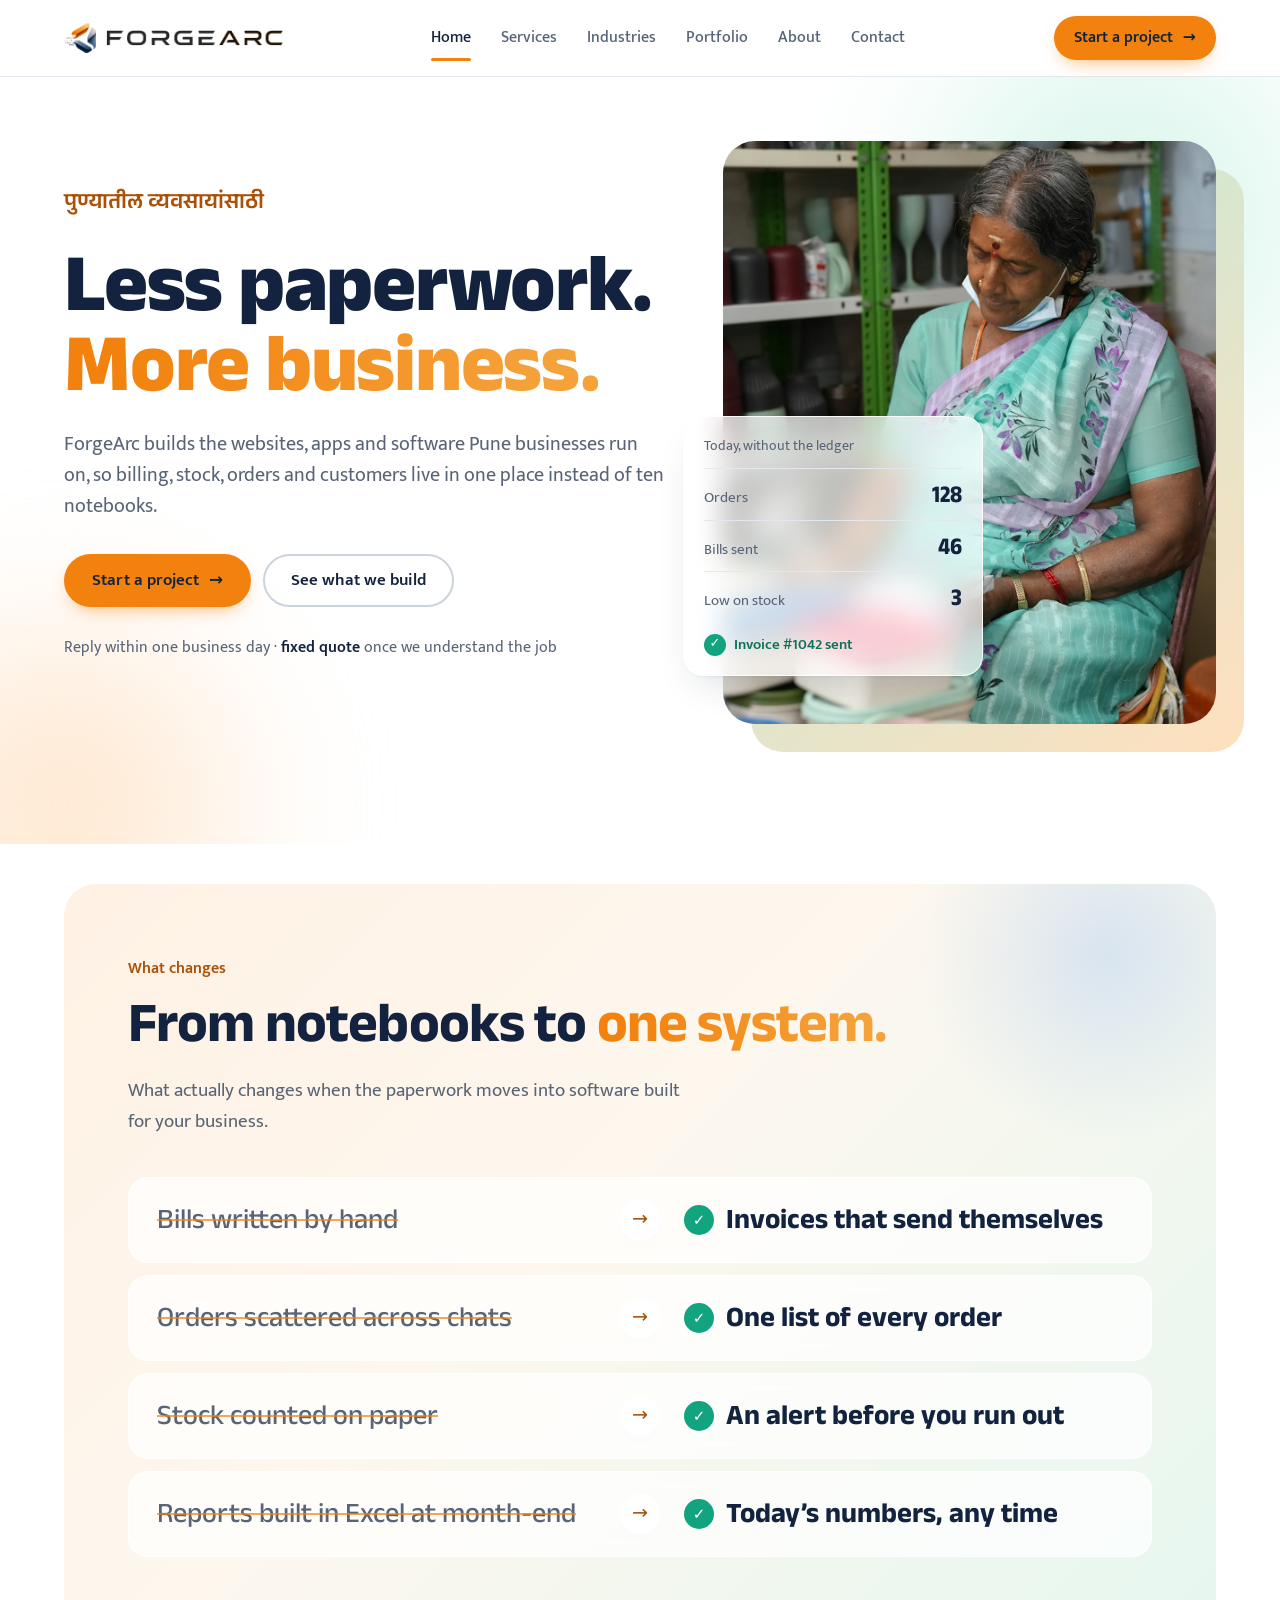
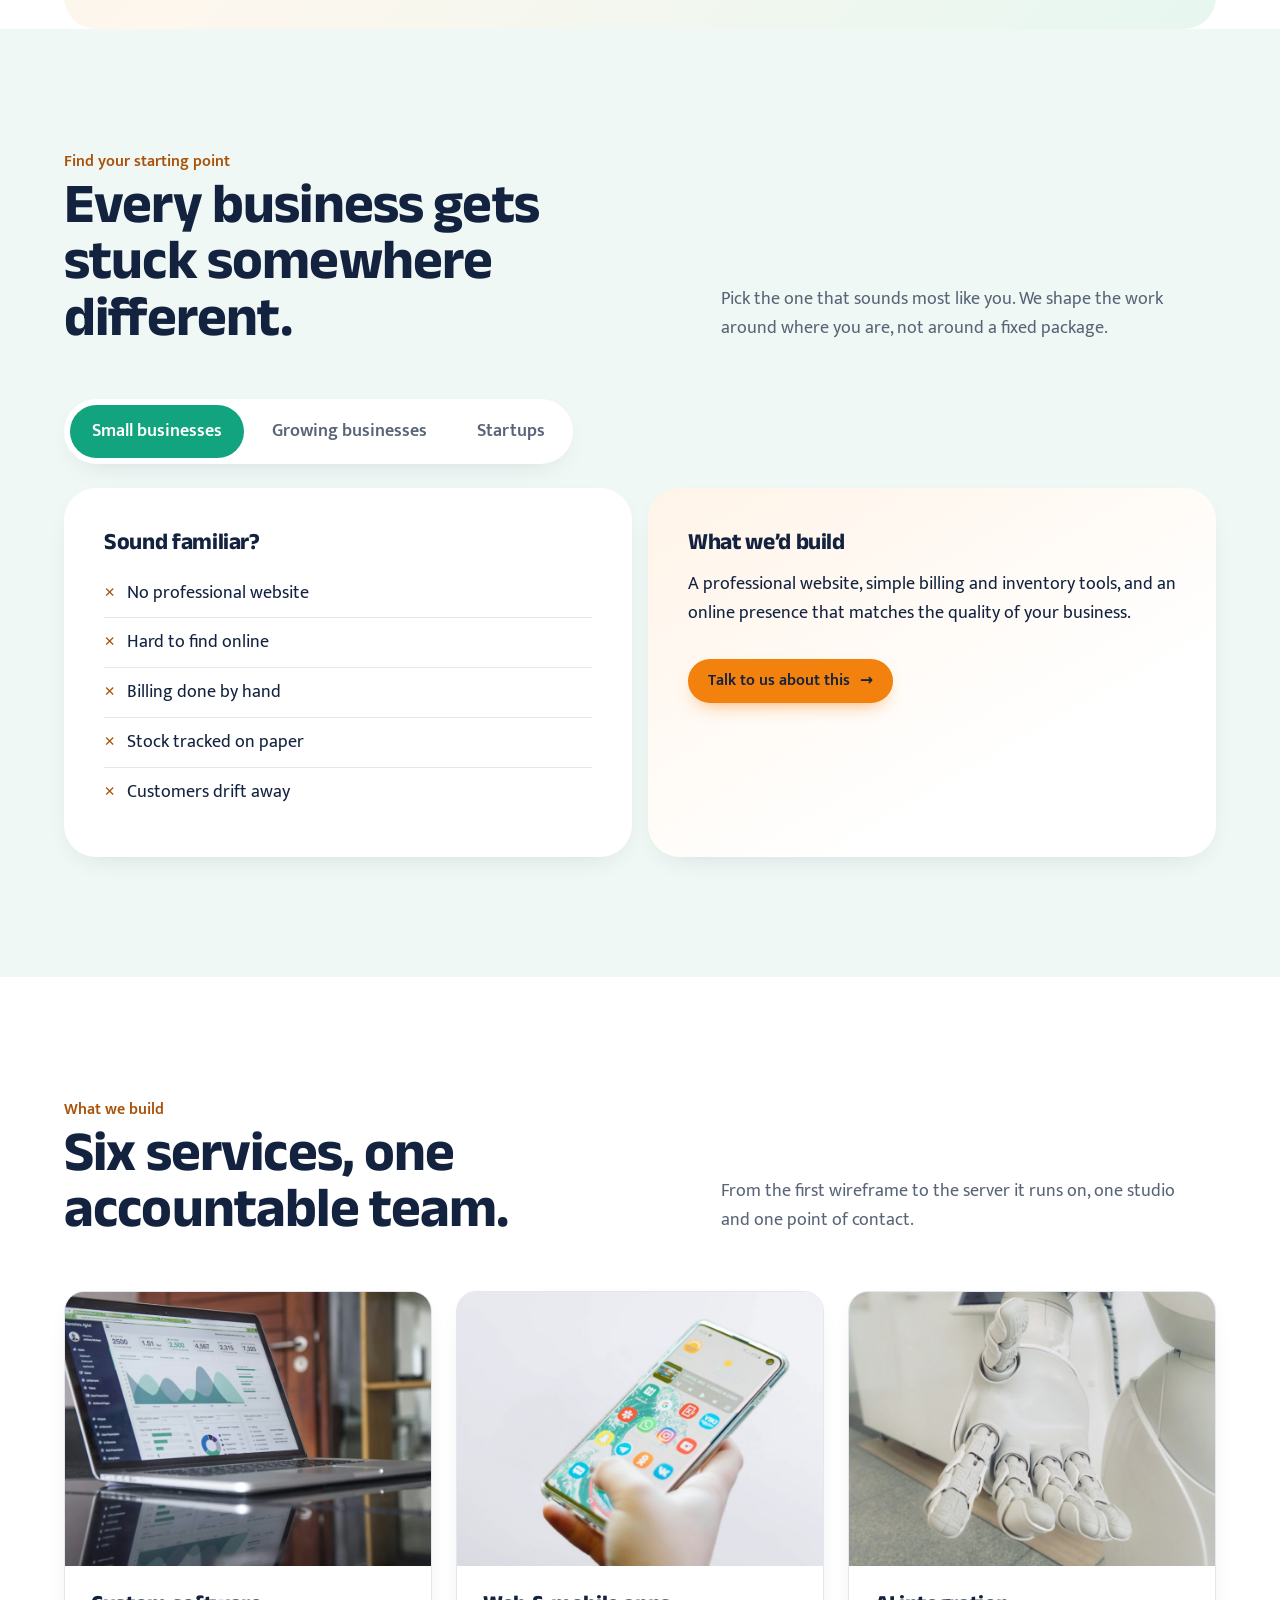
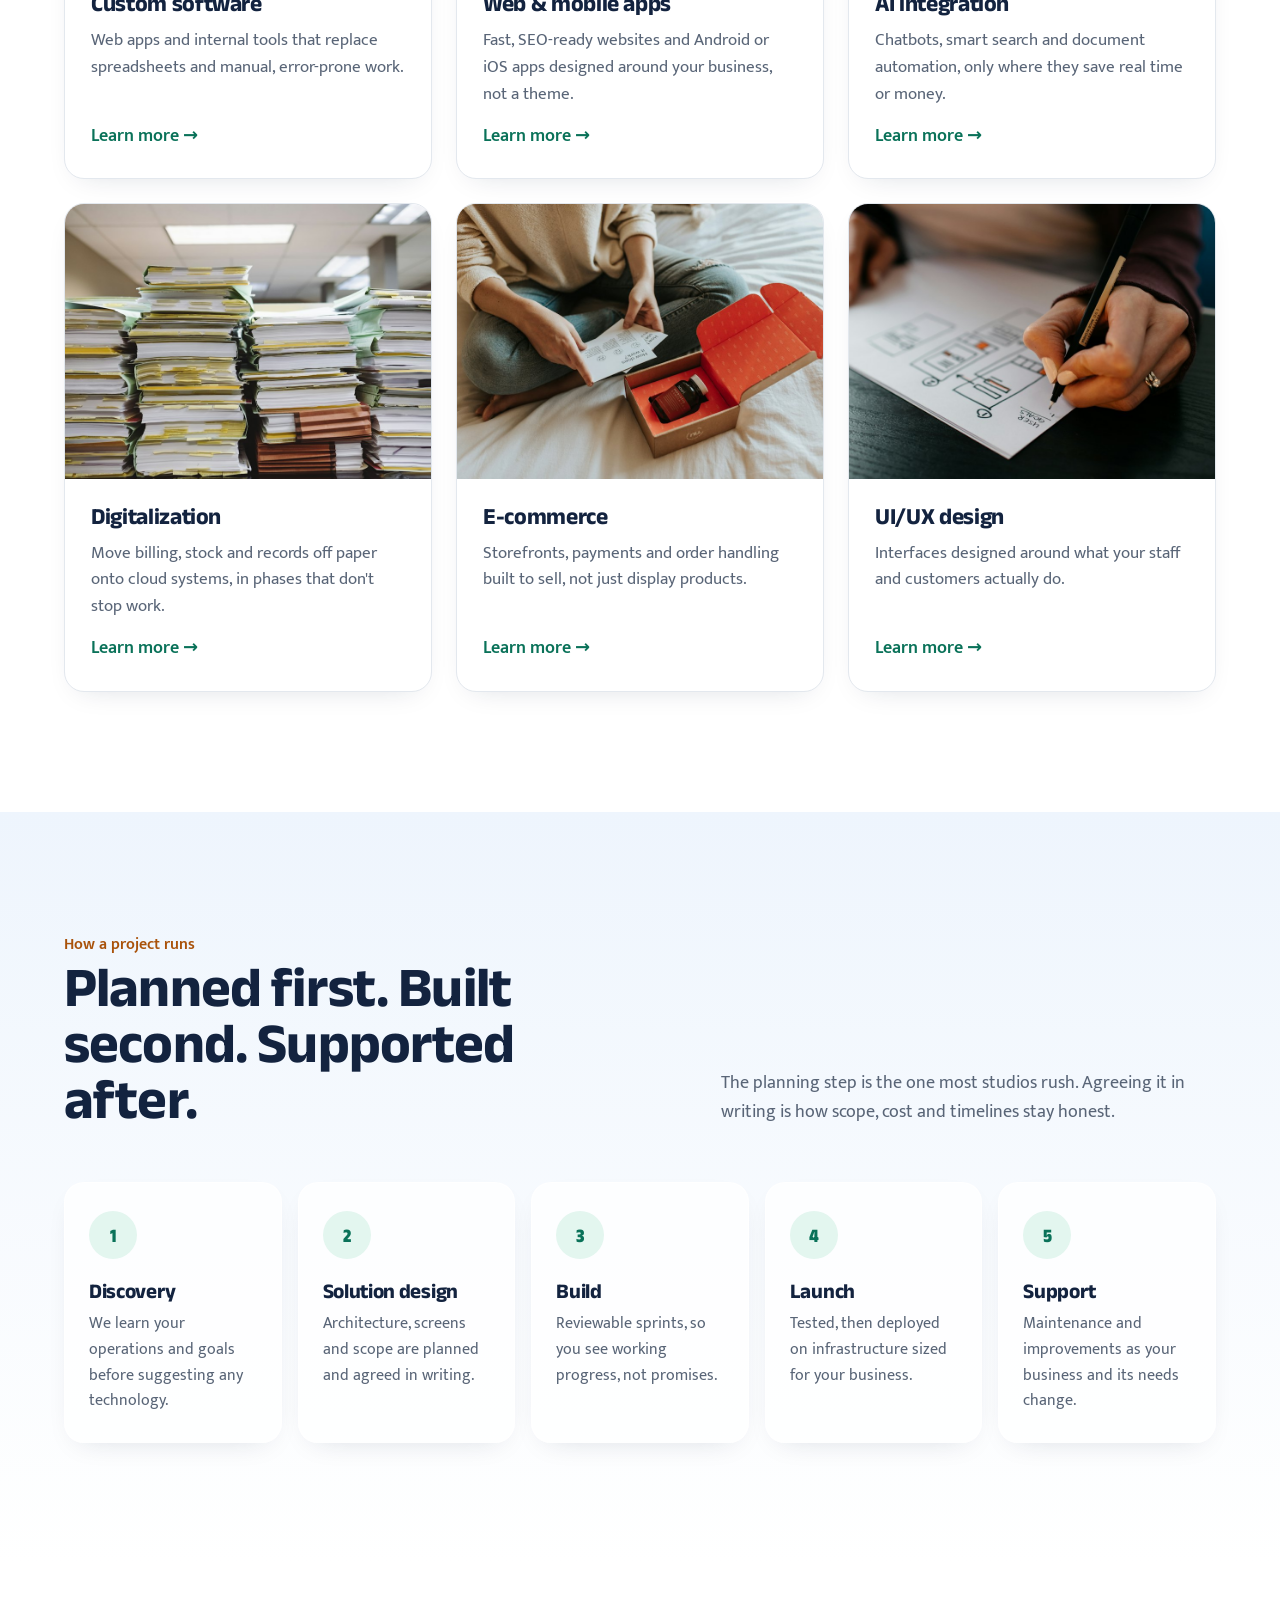
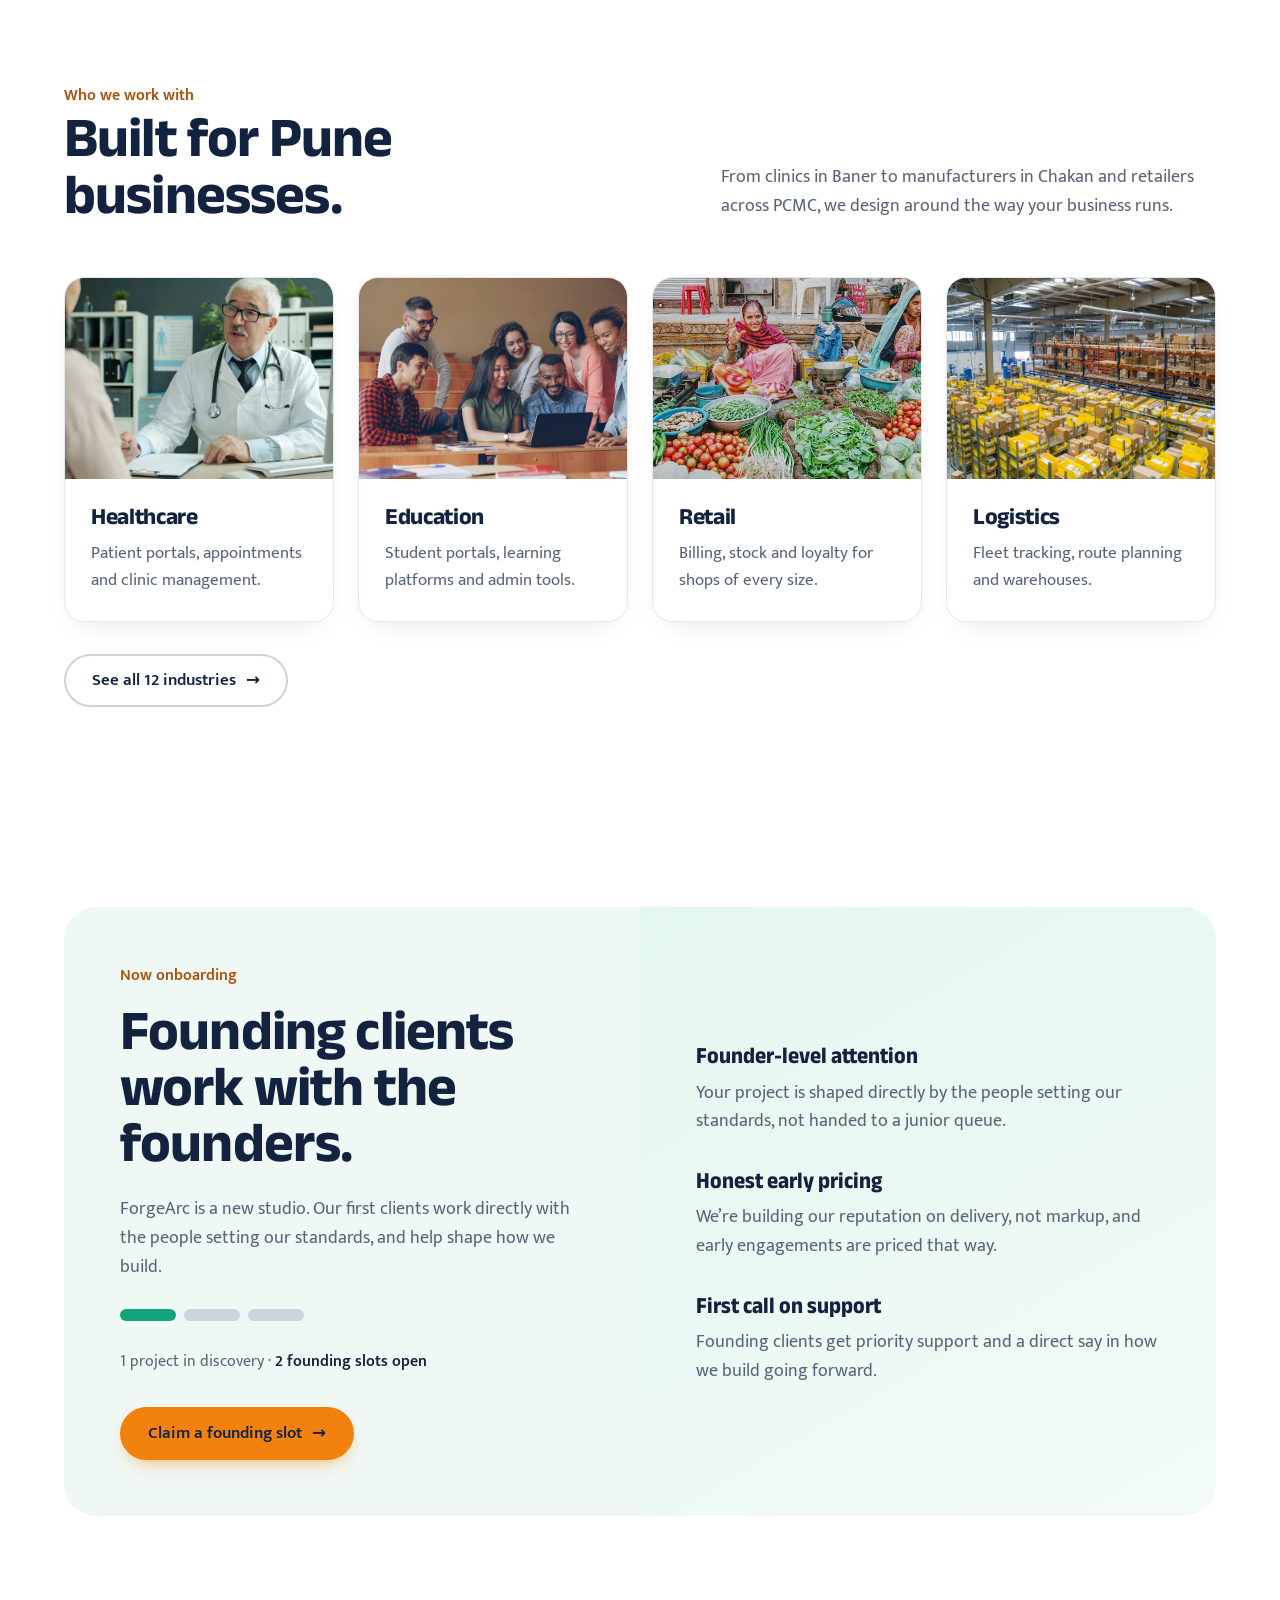
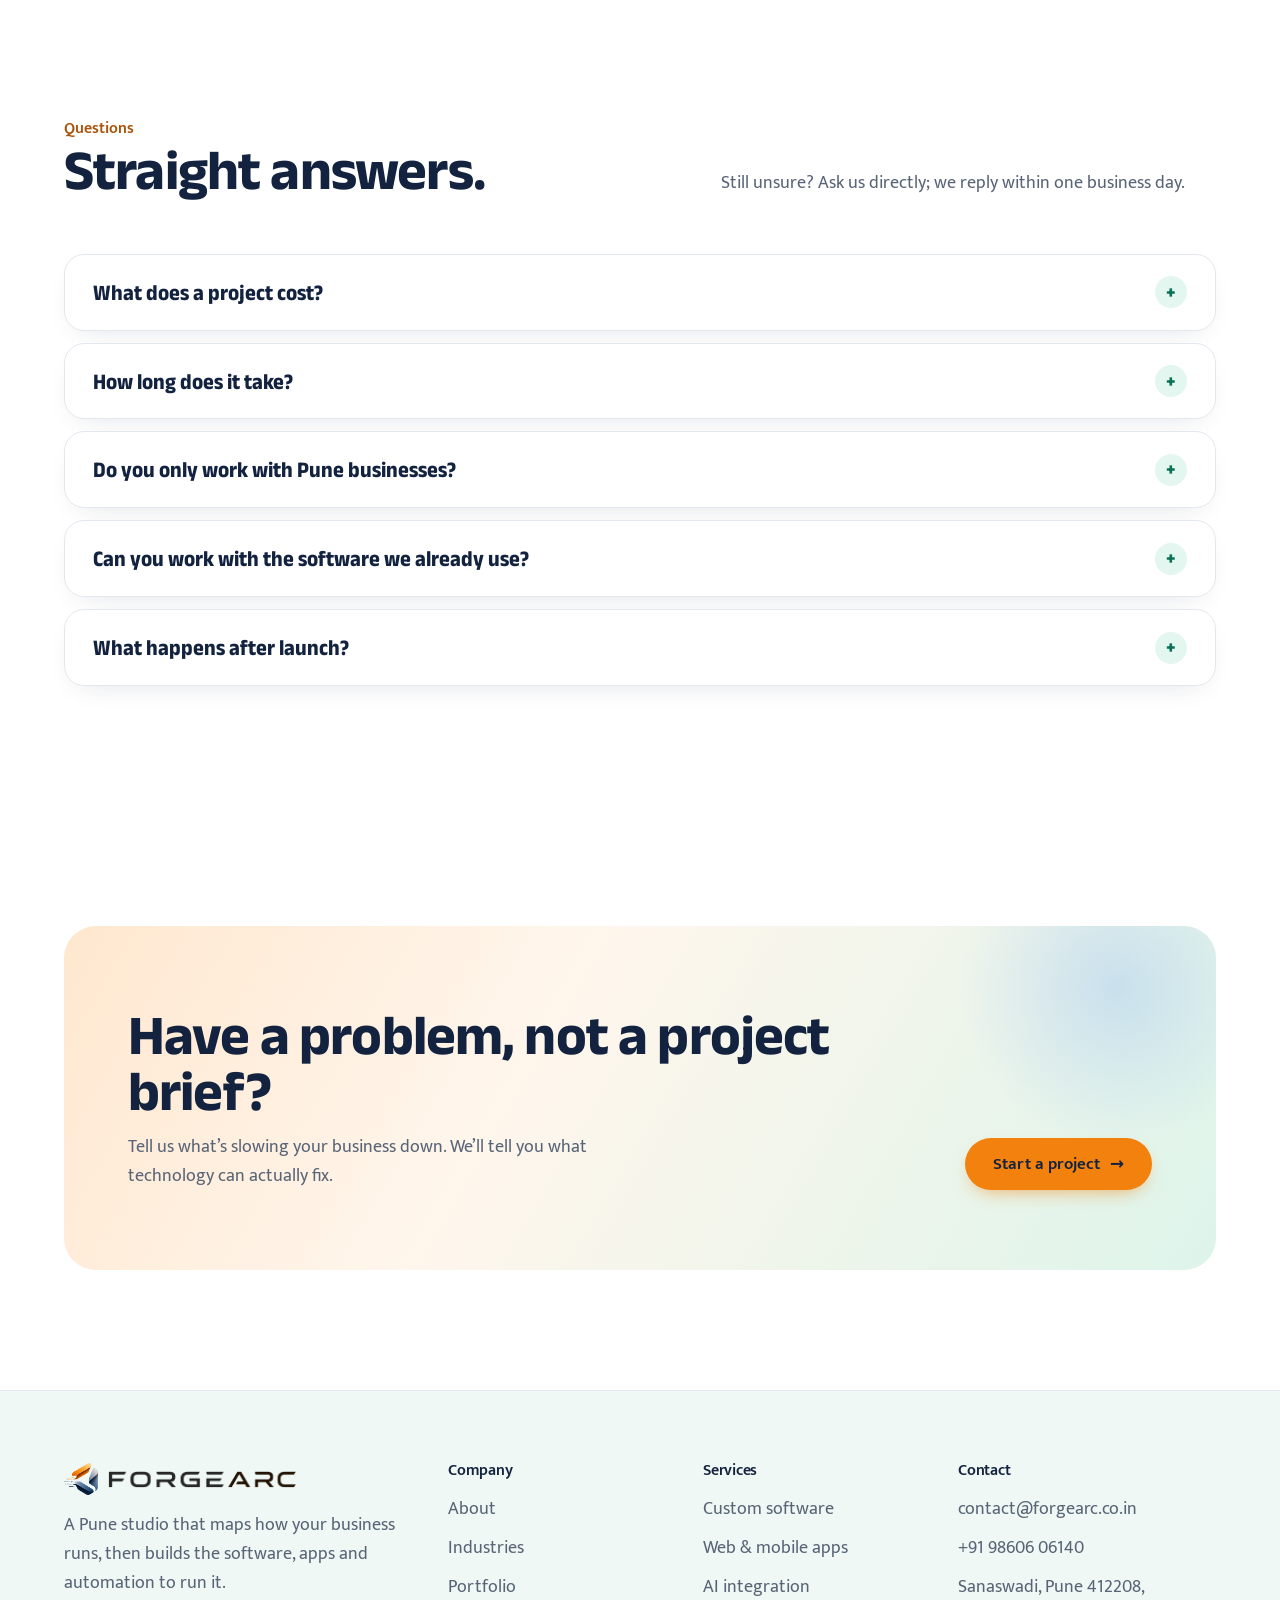
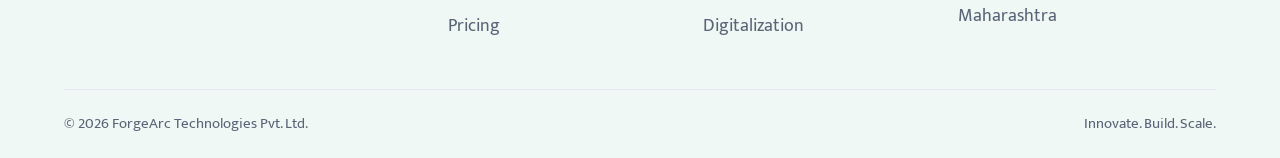
==== commit 00500749: "Redesign site: fresh light theme, real shop photos, shared layout - New light-only design: white pag" ====
--- a/index.html
+++ b/index.html
@@ -3,387 +3,171 @@
 <head>
 <meta charset="UTF-8">
 <meta name="viewport" content="width=device-width, initial-scale=1.0">
-<title>ForgeArc Technologies | Pune Software, Apps & AI Automation</title>
+<title>ForgeArc Technologies | Pune Software, Apps &amp; AI Automation</title>
 <meta name="description" content="ForgeArc Technologies is a Pune-based IT and AI product studio building custom software, websites, mobile apps, automation, and digital infrastructure for growing businesses.">
-<meta name="theme-color" content="#0A0F1E">
+<meta name="theme-color" content="#FFFFFF">
 <link rel="canonical" href="https://www.forgearc.co.in/">
 <meta property="og:type" content="website">
-<meta property="og:title" content="ForgeArc Technologies | Pune Software, Apps & AI Automation">
+<meta property="og:title" content="ForgeArc Technologies | Pune Software, Apps &amp; AI Automation">
 <meta property="og:description" content="ForgeArc Technologies is a Pune-based IT and AI product studio building custom software, websites, mobile apps, automation, and digital infrastructure for growing businesses.">
 <meta property="og:url" content="https://www.forgearc.co.in/">
 <meta property="og:image" content="https://www.forgearc.co.in/assets/icon-512.png">
 <meta name="twitter:card" content="summary_large_image">
-<meta name="twitter:title" content="ForgeArc Technologies | Pune Software, Apps & AI Automation">
+<meta name="twitter:title" content="ForgeArc Technologies | Pune Software, Apps &amp; AI Automation">
 <meta name="twitter:description" content="ForgeArc Technologies is a Pune-based IT and AI product studio building custom software, websites, mobile apps, automation, and digital infrastructure for growing businesses.">
 <meta name="twitter:image" content="https://www.forgearc.co.in/assets/icon-512.png">
 <link rel="icon" href="assets/mark.png" type="image/png">
 <link rel="apple-touch-icon" href="assets/icon-180.png">
 <link rel="preconnect" href="https://fonts.googleapis.com">
 <link rel="preconnect" href="https://fonts.gstatic.com" crossorigin>
-<link href="https://fonts.googleapis.com/css2?family=Space+Grotesk:wght@500;600;700&family=Inter:wght@400;500;600&display=swap" rel="stylesheet">
+<link href="https://fonts.googleapis.com/css2?family=Anek+Devanagari:wght@600&family=Anek+Latin:wdth,wght@75..125,400..800&family=Mukta:wght@400;500;600&display=swap" rel="stylesheet">
 <link rel="stylesheet" href="css/style.css">
-<script>
-(function(){
-  try {
-    var saved = localStorage.getItem('forgearc-theme');
-    var theme = saved || (window.matchMedia && window.matchMedia('(prefers-color-scheme: light)').matches ? 'light' : 'dark');
-    document.documentElement.setAttribute('data-theme', theme);
-  } catch(e){}
-})();
-</script>
+<script>document.documentElement.classList.add('js');</script>
 </head>
-<body>
+<body data-page="home">
+<a class="skip" href="#main">Skip to content</a>
+<header class="site-header" id="site-header"></header>
 
-<header class="nav">
-  <div class="container">
-    <a href="/" class="nav-brand" aria-label="ForgeArc Technologies — home">
-      <img class="icon-img" src="assets/mark.png" alt="">
-      <img class="word-img" src="assets/wordmark.png" alt="ForgeArc Technologies">
-    </a>
-    <nav class="nav-links" id="nav-links">
-      <a href="/" class="active">Home</a>
-      <a href="services.html">Services</a>
-      <a href="industries.html">Industries</a>
-      <a href="portfolio.html">Portfolio</a>
-      <!-- <a href="pricing.html">Pricing</a> -->
-      <a href="about.html">About</a>
-      <a href="contact.html">Contact</a>
-    </nav>
-    <div class="nav-actions">
-      <button class="theme-toggle" id="theme-toggle" type="button" aria-label="Toggle theme" title="Toggle theme">
-        <svg class="theme-icon-sun" viewBox="0 0 24 24" fill="none" stroke="currentColor" stroke-width="2" stroke-linecap="round" stroke-linejoin="round" aria-hidden="true">
-          <circle cx="12" cy="12" r="5"></circle>
-          <line x1="12" y1="1" x2="12" y2="3"></line>
-          <line x1="12" y1="21" x2="12" y2="23"></line>
-          <line x1="4.22" y1="4.22" x2="5.64" y2="5.64"></line>
-          <line x1="18.36" y1="18.36" x2="19.78" y2="19.78"></line>
-          <line x1="1" y1="12" x2="3" y2="12"></line>
-          <line x1="21" y1="12" x2="23" y2="12"></line>
-          <line x1="4.22" y1="19.78" x2="5.64" y2="18.36"></line>
-          <line x1="18.36" y1="5.64" x2="19.78" y2="4.22"></line>
-        </svg>
-        <svg class="theme-icon-moon" viewBox="0 0 24 24" fill="none" stroke="currentColor" stroke-width="2" stroke-linecap="round" stroke-linejoin="round" aria-hidden="true">
-          <path d="M21 12.79A9 9 0 1 1 11.21 3 7 7 0 0 0 21 12.79z"></path>
-        </svg>
-      </button>
-      <div class="nav-cta">
-        <a href="contact.html" class="btn btn-primary btn-sm">Start a project</a>
+<main id="main">
+<section class="hero">
+  <div class="container hero-grid">
+    <div>
+      <p class="marathi" lang="mr">पुण्यातील व्यवसायांसाठी</p>
+      <h1>Less paperwork. <em>More business.</em></h1>
+      <p class="lede">ForgeArc builds the websites, apps and software Pune businesses run on, so billing, stock, orders and customers live in one place instead of ten notebooks.</p>
+      <div class="actions">
+        <a class="btn btn-forge" href="contact.html">Start a project <span class="arr" aria-hidden="true">&rarr;</span></a>
+        <a class="btn btn-line" href="services.html">See what we build</a>
       </div>
-      <button class="nav-toggle" aria-label="Toggle menu" aria-expanded="false"><span></span></button>
+      <p class="hero-note">Reply within one business day &middot; <b>fixed quote</b> once we understand the job</p>
     </div>
-  </div>
-</header>
-
-<!-- ============ HERO ============ -->
-<section class="hero">
-  <div class="bg-mesh" aria-hidden="true"></div>
-  <div class="hero-grid-pattern" aria-hidden="true"></div>
-  <div class="hero-orb hero-orb--1" aria-hidden="true"></div>
-  <div class="hero-orb hero-orb--2" aria-hidden="true"></div>
-  <div class="hero-orb hero-orb--3" aria-hidden="true"></div>
-  <div class="hero-spotlight" aria-hidden="true"></div>
-  <div class="container hero-grid">
-    <div class="hero-copy reveal">
-      <div class="eyebrow">Bootstrap IT &amp; AI Product Studio</div>
-      <h1>Technology that moves Pune <span class="text-gradient-ember">businesses</span> forward.</h1>
-      <p style="font-size:1.15rem;max-width:520px;">We design, build and maintain the software, apps and AI automation that let ambitious Pune businesses operate like enterprises — without the enterprise overhead.</p>
-      <div class="hero-actions">
-        <a href="contact.html" class="btn btn-primary">Start a project</a>
-        <a href="services.html" class="btn btn-ghost">Explore services</a>
+    <figure class="hero-photo">
+      <img src="assets/photos/hero-ledger.jpg" alt="A shopkeeper writing up the day&rsquo;s accounts by hand in a ledger" width="1100" height="1300" fetchpriority="high">
+      <div class="float" aria-hidden="true">
+        <div class="t">Today, without the ledger</div>
+        <div class="row"><span>Orders</span><b>128</b></div>
+        <div class="row"><span>Bills sent</span><b>46</b></div>
+        <div class="row"><span>Low on stock</span><b>3</b></div>
+        <div class="done">Invoice #1042 sent</div>
       </div>
-      <div class="hero-stats">
-        <div class="hero-stat">
-          <div class="num"><span class="accent" data-count="6">0</span></div>
-          <div class="label">Core service lines</div>
-        </div>
-        <div class="hero-stat">
-          <div class="num">End-to-end</div>
-          <div class="label">Strategy to support</div>
-        </div>
-        <div class="hero-stat">
-          <div class="num">Pune <span class="accent">→</span> India</div>
-          <div class="label">Market focus</div>
-        </div>
-      </div>
-    </div>
-    <!-- Illustrative product mockup (sample UI, not client data) -->
-    <div class="hero-art reveal" aria-hidden="true">
-      <div class="mock-window glass">
-        <div class="mock-bar"><i></i><i></i><i></i><span>app.yourbusiness.in</span></div>
-        <div class="mock-body">
-          <div class="mock-side"><b class="on"></b><b></b><b></b><b></b></div>
-          <div class="mock-main">
-            <div class="mock-tiles">
-              <div class="mock-tile"><small>Orders today</small><strong>128</strong><em>+12%</em></div>
-              <div class="mock-tile"><small>Invoices sent</small><strong>46</strong><em>auto</em></div>
-              <div class="mock-tile"><small>Stock alerts</small><strong>3</strong><em class="warn">low</em></div>
-            </div>
-            <div class="mock-chart">
-              <svg viewBox="0 0 400 150" xmlns="http://www.w3.org/2000/svg">
-                <defs>
-                  <linearGradient id="mockFill" x1="0" y1="0" x2="0" y2="1">
-                    <stop offset="0" stop-color="#F2820D" stop-opacity="0.35"/>
-                    <stop offset="1" stop-color="#F2820D" stop-opacity="0"/>
-                  </linearGradient>
-                </defs>
-                <g class="mock-gridlines"><path d="M0 30H400M0 70H400M0 110H400"/></g>
-                <g class="mock-bars">
-                  <rect x="18" y="96" width="22" height="54" rx="4"/><rect x="72" y="84" width="22" height="66" rx="4"/>
-                  <rect x="126" y="100" width="22" height="50" rx="4"/><rect x="180" y="70" width="22" height="80" rx="4"/>
-                  <rect x="234" y="78" width="22" height="72" rx="4"/><rect x="288" y="52" width="22" height="98" rx="4"/>
-                  <rect x="342" y="40" width="22" height="110" rx="4"/>
-                </g>
-                <path fill="url(#mockFill)" d="M0,120 C60,112 90,92 140,88 C200,84 220,58 280,46 C330,36 360,22 400,14 L400,150 L0,150 Z"/>
-                <path class="arc-line orange" d="M0,120 C60,112 90,92 140,88 C200,84 220,58 280,46 C330,36 360,22 400,14"/>
-                <circle class="arc-dot" cx="280" cy="46" r="5"/>
-              </svg>
-            </div>
-          </div>
-        </div>
-      </div>
-      <div class="mock-float mock-toast"><span class="mock-check"></span>Invoice #1042 sent automatically</div>
-      <div class="mock-float mock-chat">
-        <div class="who">AI assistant</div>
-        <p>3 payments are overdue. Send reminders on WhatsApp?</p>
-        <span class="mock-chip">Send reminders</span>
-      </div>
-    </div>
+    </figure>
   </div>
 </section>
 
-<!-- ============ CAPABILITY MARQUEE ============ -->
-<section class="section-band" style="padding:44px 0;">
-  <div class="marquee">
-    <div class="marquee-track">
-      <span class="tag">Custom Software</span>
-      <span class="tag">Web &amp; Mobile Apps</span>
-      <span class="tag">AI Integration</span>
-      <span class="tag">Digitalization</span>
-      <span class="tag">E-commerce</span>
-      <span class="tag">UI/UX Design</span>
-      <span class="tag">Cloud Infrastructure</span>
-      <span class="tag">Ongoing Support</span>
-      <span class="tag">Custom Software</span>
-      <span class="tag">Web &amp; Mobile Apps</span>
-      <span class="tag">AI Integration</span>
-      <span class="tag">Digitalization</span>
-      <span class="tag">E-commerce</span>
-      <span class="tag">UI/UX Design</span>
-      <span class="tag">Cloud Infrastructure</span>
-      <span class="tag">Ongoing Support</span>
+<section class="shift">
+  <div class="container">
+   <div class="shift-panel">
+    <p class="label">What changes</p>
+    <h2>From notebooks to <em>one system.</em></h2>
+    <p class="lead">What actually changes when the paperwork moves into software built for your business.</p>
+    <div class="shift-rows">
+      <div class="shift-row reveal"><span class="was">Bills written by hand</span><span class="to" aria-hidden="true">&rarr;</span><span class="now">Invoices that send themselves</span></div>
+      <div class="shift-row reveal"><span class="was">Orders scattered across chats</span><span class="to" aria-hidden="true">&rarr;</span><span class="now">One list of every order</span></div>
+      <div class="shift-row reveal"><span class="was">Stock counted on paper</span><span class="to" aria-hidden="true">&rarr;</span><span class="now">An alert before you run out</span></div>
+      <div class="shift-row reveal"><span class="was">Reports built in Excel at month-end</span><span class="to" aria-hidden="true">&rarr;</span><span class="now">Today&rsquo;s numbers, any time</span></div>
     </div>
+   </div>
   </div>
 </section>
 
-<!-- ============ WHO WE ARE ============ -->
-<section>
-  <div class="container split">
-    <div class="reveal">
-      <div class="eyebrow">Who we are</div>
-      <h2>We don't just build software. We build the systems businesses run on.</h2>
-      <p>ForgeArc Technologies Pvt. Ltd. helps businesses embrace the digital era through custom software, intelligent automation, and customer-focused technology — from first MVP to enterprise-scale platforms.</p>
-      <p>From startups to established enterprises, we partner with organizations to improve efficiency, strengthen their online presence, automate operations, and create seamless digital experiences.</p>
-      <a href="about.html" class="btn btn-secondary">Our story</a>
+<section class="section band">
+  <div class="container">
+    <div class="section-head">
+      <div><p class="label">Find your starting point</p><h2>Every business gets stuck somewhere different.</h2></div>
+      <p>Pick the one that sounds most like you. We shape the work around where you are, not around a fixed package.</p>
     </div>
-    <div class="scale-in">
-      <div class="glass" style="padding:0;overflow:hidden;">
-        <div style="padding:32px;border-bottom:1px solid var(--border);">
-          <div class="eyebrow">Our promise</div>
-          <h3>Every solution we build is —</h3>
-        </div>
-        <ul class="check-grid" style="padding:28px 32px;">
-          <li>Custom</li>
-          <li>Secure</li>
-          <li>Scalable</li>
-          <li>User-friendly</li>
-          <li>Performance-focused</li>
-          <li>Future-ready</li>
+    <div class="tabs" role="tablist" aria-label="Business stage"><button class="tab" role="tab" id="tab-small" aria-controls="panel-small" aria-selected="true" tabindex="0">Small businesses</button><button class="tab" role="tab" id="tab-medium" aria-controls="panel-medium" aria-selected="false" tabindex="-1">Growing businesses</button><button class="tab" role="tab" id="tab-startup" aria-controls="panel-startup" aria-selected="false" tabindex="-1">Startups</button></div>
+    <div class="tab-panel" role="tabpanel" id="panel-small" aria-labelledby="tab-small">
+        <div><h3>Sound familiar?</h3><ul><li>No professional website</li><li>Hard to find online</li><li>Billing done by hand</li><li>Stock tracked on paper</li><li>Customers drift away</li></ul></div>
+        <div><h3>What we&rsquo;d build</h3><p>A professional website, simple billing and inventory tools, and an online presence that matches the quality of your business.</p><div class="actions"><a class="btn btn-forge btn-sm" href="contact.html">Talk to us about this <span class="arr" aria-hidden="true">&rarr;</span></a></div></div>
+      </div><div class="tab-panel" role="tabpanel" id="panel-medium" aria-labelledby="tab-medium" hidden>
+        <div><h3>Sound familiar?</h3><ul><li>Several systems that don’t talk to each other</li><li>Too much repetitive manual work</li><li>Reports nobody trusts</li><li>Growth exposes every gap</li></ul></div>
+        <div><h3>What we&rsquo;d build</h3><p>We connect fragmented tools into one system, automate the repetitive work, and give you reporting you can actually rely on.</p><div class="actions"><a class="btn btn-forge btn-sm" href="contact.html">Talk to us about this <span class="arr" aria-hidden="true">&rarr;</span></a></div></div>
+      </div><div class="tab-panel" role="tabpanel" id="panel-startup" aria-labelledby="tab-startup" hidden>
+        <div><h3>Sound familiar?</h3><ul><li>You need an MVP, fast</li><li>The budget is tight</li><li>Architecture has to scale later</li><li>You need technical judgement, not just code</li></ul></div>
+        <div><h3>What we&rsquo;d build</h3><p>A lean, well-architected MVP built to validate fast, on infrastructure that won’t need a rebuild when traction arrives.</p><div class="actions"><a class="btn btn-forge btn-sm" href="contact.html">Talk to us about this <span class="arr" aria-hidden="true">&rarr;</span></a></div></div>
+      </div>
+  </div>
+</section>
+
+<section class="section">
+  <div class="container">
+    <div class="section-head">
+      <div><p class="label">What we build</p><h2>Six services, one accountable team.</h2></div>
+      <p>From the first wireframe to the server it runs on, one studio and one point of contact.</p>
+    </div>
+    <div class="grid g3"><a class="card photo-card link reveal" href="services.html#custom-software"><img src="assets/photos/svc-software.jpg" alt="" width="960" height="640" loading="lazy"><div class="body"><h3>Custom software</h3><p>Web apps and internal tools that replace spreadsheets and manual, error-prone work.</p><span class="more">Learn more &rarr;</span></div></a><a class="card photo-card link reveal" href="services.html#apps"><img src="assets/photos/svc-apps.jpg" alt="" width="960" height="640" loading="lazy"><div class="body"><h3>Web &amp; mobile apps</h3><p>Fast, SEO-ready websites and Android or iOS apps designed around your business, not a theme.</p><span class="more">Learn more &rarr;</span></div></a><a class="card photo-card link reveal" href="services.html#ai"><img src="assets/photos/svc-ai.jpg" alt="" width="960" height="640" loading="lazy"><div class="body"><h3>AI integration</h3><p>Chatbots, smart search and document automation, only where they save real time or money.</p><span class="more">Learn more &rarr;</span></div></a><a class="card photo-card link reveal" href="services.html#digitalization"><img src="assets/photos/svc-digital.jpg" alt="" width="960" height="640" loading="lazy"><div class="body"><h3>Digitalization</h3><p>Move billing, stock and records off paper onto cloud systems, in phases that don't stop work.</p><span class="more">Learn more &rarr;</span></div></a><a class="card photo-card link reveal" href="services.html#ecommerce"><img src="assets/photos/svc-ecommerce.jpg" alt="" width="960" height="640" loading="lazy"><div class="body"><h3>E-commerce</h3><p>Storefronts, payments and order handling built to sell, not just display products.</p><span class="more">Learn more &rarr;</span></div></a><a class="card photo-card link reveal" href="services.html#uiux"><img src="assets/photos/svc-uiux.jpg" alt="" width="960" height="640" loading="lazy"><div class="body"><h3>UI/UX design</h3><p>Interfaces designed around what your staff and customers actually do.</p><span class="more">Learn more &rarr;</span></div></a></div>
+  </div>
+</section>
+
+<section class="section steps-band">
+  <div class="container">
+    <div class="section-head">
+      <div><p class="label">How a project runs</p><h2>Planned first. Built second. Supported after.</h2></div>
+      <p>The planning step is the one most studios rush. Agreeing it in writing is how scope, cost and timelines stay honest.</p>
+    </div>
+    <ol class="steps"><li class="step"><h3>Discovery</h3><p>We learn your operations and goals before suggesting any technology.</p></li><li class="step"><h3>Solution design</h3><p>Architecture, screens and scope are planned and agreed in writing.</p></li><li class="step"><h3>Build</h3><p>Reviewable sprints, so you see working progress, not promises.</p></li><li class="step"><h3>Launch</h3><p>Tested, then deployed on infrastructure sized for your business.</p></li><li class="step"><h3>Support</h3><p>Maintenance and improvements as your business and its needs change.</p></li></ol>
+  </div>
+</section>
+
+<section class="section">
+  <div class="container">
+    <div class="section-head">
+      <div><p class="label">Who we work with</p><h2>Built for Pune businesses.</h2></div>
+      <p>From clinics in Baner to manufacturers in Chakan and retailers across PCMC, we design around the way your business runs.</p>
+    </div>
+    <div class="grid g4"><a class="card photo-card link reveal" href="industries.html"><img src="assets/photos/healthcare.jpg" alt="" width="800" height="500" loading="lazy"><div class="body"><h3>Healthcare</h3><p>Patient portals, appointments and clinic management.</p></div></a><a class="card photo-card link reveal" href="industries.html"><img src="assets/photos/education.jpg" alt="" width="800" height="500" loading="lazy"><div class="body"><h3>Education</h3><p>Student portals, learning platforms and admin tools.</p></div></a><a class="card photo-card link reveal" href="industries.html"><img src="assets/photos/shop-kirana.jpg" alt="" width="800" height="500" loading="lazy"><div class="body"><h3>Retail</h3><p>Billing, stock and loyalty for shops of every size.</p></div></a><a class="card photo-card link reveal" href="industries.html"><img src="assets/photos/logistics.jpg" alt="" width="800" height="500" loading="lazy"><div class="body"><h3>Logistics</h3><p>Fleet tracking, route planning and warehouses.</p></div></a></div>
+    <div class="actions"><a class="btn btn-line" href="industries.html">See all 12 industries <span class="arr" aria-hidden="true">&rarr;</span></a></div>
+  </div>
+</section>
+
+<section class="section-tight">
+  <div class="container">
+    <div class="offer reveal">
+      <div>
+        <p class="label">Now onboarding</p>
+        <h2>Founding clients work with the founders.</h2>
+        <p>ForgeArc is a new studio. Our first clients work directly with the people setting our standards, and help shape how we build.</p>
+        <div class="slots" aria-hidden="true"><i class="taken"></i><i></i><i></i></div>
+        <p class="hero-note">1 project in discovery &middot; <b>2 founding slots open</b></p>
+        <div class="actions"><a class="btn btn-forge" href="contact.html">Claim a founding slot <span class="arr" aria-hidden="true">&rarr;</span></a></div>
+      </div>
+      <div>
+        <ul>
+          <li><b>Founder-level attention</b><span>Your project is shaped directly by the people setting our standards, not handed to a junior queue.</span></li>
+          <li><b>Honest early pricing</b><span>We&rsquo;re building our reputation on delivery, not markup, and early engagements are priced that way.</span></li>
+          <li><b>First call on support</b><span>Founding clients get priority support and a direct say in how we build going forward.</span></li>
         </ul>
       </div>
     </div>
   </div>
 </section>
 
-<!-- ============ SERVICES ============ -->
-<section class="section-alt" id="services">
+<section class="section">
   <div class="container">
-    <div class="section-head center reveal">
-      <div class="eyebrow" style="justify-content:center;">What we do</div>
-      <h2>Six service lines, one accountable studio.</h2>
-      <p>From first pixel to production infrastructure — a business's entire digital footprint, built by one team.</p>
+    <div class="section-head">
+      <div><p class="label">Questions</p><h2>Straight answers.</h2></div>
+      <p>Still unsure? Ask us directly; we reply within one business day.</p>
     </div>
-    <div class="bento">
-      <div class="card b-wide reveal">
-        <div class="card-icon"><svg viewBox="0 0 24 24" fill="none" stroke-width="1.8" stroke-linecap="round" stroke-linejoin="round"><rect x="3" y="4" width="18" height="14" rx="2"/><path d="M8 21h8M12 18v3"/></svg></div>
-        <h3>Custom Software</h3>
-        <p>Web applications and internal tools that automate business processes and remove manual, error-prone workflows.</p>
-      </div>
-      <div class="card b-wide reveal d1">
-        <div class="card-icon"><svg viewBox="0 0 24 24" fill="none" stroke-width="1.8" stroke-linecap="round" stroke-linejoin="round"><rect x="6" y="2" width="12" height="20" rx="2"/><path d="M11 18h2"/></svg></div>
-        <h3>Web &amp; Mobile Apps</h3>
-        <p>Responsive, SEO-friendly websites and native/cross-platform mobile apps designed around each business.</p>
-      </div>
-      <div class="card reveal d1">
-        <div class="card-icon"><svg viewBox="0 0 24 24" fill="none" stroke-width="1.8" stroke-linecap="round" stroke-linejoin="round"><path d="M12 3v3M12 18v3M3 12h3M18 12h3M6 6l2 2M16 16l2 2M6 18l2-2M16 8l2-2"/><circle cx="12" cy="12" r="3"/></svg></div>
-        <h3>AI Integration</h3>
-        <p>Chatbots, intelligent search, and document automation — implemented for measurable leverage.</p>
-      </div>
-      <div class="card reveal d2">
-        <div class="card-icon"><svg viewBox="0 0 24 24" fill="none" stroke-width="1.8" stroke-linecap="round" stroke-linejoin="round"><path d="M3 9l9-6 9 6-9 6-9-6z"/><path d="M3 9v6l9 6 9-6V9"/></svg></div>
-        <h3>Digitalization</h3>
-        <p>Moving traditional, paper-based operations onto automated, cloud-based systems.</p>
-      </div>
-      <div class="card reveal d2">
-        <div class="card-icon"><svg viewBox="0 0 24 24" fill="none" stroke-width="1.8" stroke-linecap="round" stroke-linejoin="round"><path d="M3 6h18M3 12h18M3 18h18"/><circle cx="7" cy="6" r="1.4" fill="currentColor" stroke="none"/></svg></div>
-        <h3>E-commerce</h3>
-        <p>Storefronts, checkout and fulfilment systems built to convert, not just display.</p>
-      </div>
-      <div class="card b-hero reveal d3">
-        <div class="card-icon"><svg viewBox="0 0 24 24" fill="none" stroke-width="1.8" stroke-linecap="round" stroke-linejoin="round"><path d="M4 20l4-9 5 5 7-11"/></svg></div>
-        <div>
-          <h3>UI/UX Design</h3>
-          <p style="margin-bottom:0;">User-centric interface and experience design focused on usability, accessibility, and a modern, considered aesthetic — reference-grade, not decorative.</p>
-        </div>
-      </div>
-    </div>
-    <div class="text-center reveal" style="margin-top:40px;">
-      <a href="services.html" class="btn btn-ghost">See full service details</a>
+    <div class="faq"><details><summary>What does a project cost?</summary><p>Websites start from &#8377;10K and custom web or mobile apps from &#8377;50K. Every quote is fixed once we understand what you actually need. <a class="u" href="pricing.html">See pricing</a>.</p></details><details><summary>How long does it take?</summary><p>A website usually takes 1&ndash;2 weeks. A custom web or mobile app usually takes 6&ndash;8 weeks. Larger, multi-system work is scoped individually.</p></details><details><summary>Do you only work with Pune businesses?</summary><p>We&rsquo;re based in Sanaswadi, Pune, and work with businesses both locally and remotely.</p></details><details><summary>Can you work with the software we already use?</summary><p>Yes. Connecting to the tools you already rely on is a normal part of our custom software work.</p></details><details><summary>What happens after launch?</summary><p>Every project includes a support window: 30 days for websites and 90 days for apps. Ongoing maintenance plans are available after that.</p></details></div>
+  </div>
+</section>
+
+<section class="section">
+  <div class="container">
+    <div class="cta reveal">
+      <div><h2>Have a problem, not a project brief?</h2><p>Tell us what&rsquo;s slowing your business down. We&rsquo;ll tell you what technology can actually fix.</p></div>
+      <a class="btn btn-forge" href="contact.html">Start a project <span class="arr" aria-hidden="true">&rarr;</span></a>
     </div>
   </div>
 </section>
 
-<!-- ============ WHO WE SERVE — stage tabs ============ -->
-<section>
-  <div class="container">
-    <div class="section-head reveal">
-      <div class="eyebrow">The problem we solve</div>
-      <h2>Every business hits friction at a different stage.</h2>
-      <p>We tailor the engagement to where a business actually is — not a one-size-fits-all package.</p>
-    </div>
-    <div class="stage-tabs reveal">
-      <button class="stage-tab active" data-target="small">Small Businesses</button>
-      <button class="stage-tab" data-target="medium">Medium Businesses</button>
-      <button class="stage-tab" data-target="startup">Startups</button>
-    </div>
+</main>
 
-    <div class="stage-panel active" data-panel="small">
-      <ul>
-        <li>No professional website</li>
-        <li>Limited online visibility</li>
-        <li>Manual billing</li>
-        <li>Manual inventory</li>
-        <li>Poor customer engagement</li>
-        <li>No digital presence</li>
-      </ul>
-      <div class="card">
-        <h3>How ForgeArc helps</h3>
-        <p>A professional website, simple billing and inventory tooling, and a digital presence that finally matches the quality of the business itself.</p>
-      </div>
-    </div>
+<footer class="site-footer" id="site-footer"></footer>
 
-    <div class="stage-panel" data-panel="medium">
-      <ul>
-        <li>Multiple disconnected systems</li>
-        <li>Operational inefficiencies</li>
-        <li>Lack of automation</li>
-        <li>Poor reporting</li>
-        <li>Scaling difficulties</li>
-      </ul>
-      <div class="card">
-        <h3>How ForgeArc helps</h3>
-        <p>We connect fragmented tools into one coherent system, automate the repetitive work, and give leadership reporting they can actually trust.</p>
-      </div>
-    </div>
-
-    <div class="stage-panel" data-panel="startup">
-      <ul>
-        <li>Need MVP development</li>
-        <li>Budget constraints</li>
-        <li>Rapid product development</li>
-        <li>Scalable architecture</li>
-        <li>Technical consulting</li>
-      </ul>
-      <div class="card">
-        <h3>How ForgeArc helps</h3>
-        <p>A lean, well-architected MVP built to validate fast — on infrastructure that won't need a rebuild the moment traction hits.</p>
-      </div>
-    </div>
-  </div>
-</section>
-
-<!-- ============ PROCESS ============ -->
-<section class="section-alt">
-  <div class="container">
-    <div class="section-head reveal">
-      <div class="eyebrow">How we work</div>
-      <h2>A disciplined process, from first call to ongoing support.</h2>
-    </div>
-    <div class="process-list">
-      <div class="process-item reveal">
-        <div class="process-num">01</div>
-        <div><h3>Discovery &amp; Requirements</h3><p>We understand your business, operations and goals before proposing any technology.</p></div>
-      </div>
-      <div class="process-item reveal">
-        <div class="process-num">02</div>
-        <div><h3>Solution Design</h3><p>Architecture, UX and scope are mapped out and agreed before a line of code is written.</p></div>
-      </div>
-      <div class="process-item reveal">
-        <div class="process-num">03</div>
-        <div><h3>Build &amp; Iterate</h3><p>Development in transparent, reviewable sprints — with you seeing progress, not just promises.</p></div>
-      </div>
-      <div class="process-item reveal">
-        <div class="process-num">04</div>
-        <div><h3>Launch</h3><p>Quality-assured delivery, deployed to production infrastructure built to your scale.</p></div>
-      </div>
-      <div class="process-item reveal">
-        <div class="process-num">05</div>
-        <div><h3>Maintain &amp; Grow</h3><p>Ongoing support, monitoring and iteration as your business — and its requirements — evolve.</p></div>
-      </div>
-    </div>
-  </div>
-</section>
-
-<!-- ============ INDUSTRIES TEASER ============ -->
-<section>
-  <div class="container">
-    <div class="section-head center reveal">
-      <div class="eyebrow" style="justify-content:center;">Who we work with</div>
-      <h2>Built for the businesses that need a real technology partner.</h2>
-    </div>
-    <div class="grid grid-4">
-      <div class="card industry-card reveal"><img class="card-photo" src="assets/photos/healthcare.jpg" alt="" width="800" height="500" loading="lazy"><h3>Healthcare</h3><p>Patient portals, appointment systems and clinic management.</p></div>
-      <div class="card industry-card reveal d1"><img class="card-photo" src="assets/photos/education.jpg" alt="" width="800" height="500" loading="lazy"><h3>Education</h3><p>Student portals, learning platforms and admin tools.</p></div>
-      <div class="card industry-card reveal d2"><img class="card-photo" src="assets/photos/retail.jpg" alt="" width="800" height="500" loading="lazy"><h3>Retail</h3><p>Storefronts, POS integrations and inventory management.</p></div>
-      <div class="card industry-card reveal d3"><img class="card-photo" src="assets/photos/logistics.jpg" alt="" width="800" height="500" loading="lazy"><h3>Logistics</h3><p>Fleet tracking, route planning and warehouse systems.</p></div>
-    </div>
-    <div class="text-center reveal" style="margin-top:36px;">
-      <a href="industries.html" class="btn btn-ghost">See all 12 industries</a>
-    </div>
-  </div>
-</section>
-
-<!-- ============ CTA ============ -->
-<section>
-  <div class="container">
-    <div class="cta-band reveal">
-      <div class="cta-band-inner">
-        <div>
-          <h2>Have a business problem, not just a project brief?</h2>
-          <p>Tell us what's slowing you down — we'll tell you what technology can actually fix.</p>
-        </div>
-        <div class="cta-actions">
-          <a href="contact.html" class="btn btn-primary">Start a project</a>
-          <a href="pricing.html" class="btn btn-ghost-on-navy">See pricing</a>
-        </div>
-      </div>
-    </div>
-  </div>
-</section>
-
-<footer class="footer" id="site-footer"></footer>
-
+<script src="js/layout.js"></script>
 <script src="js/schema.js"></script>
 <script src="js/script.js"></script>
-<script src="js/footer.js"></script>
 </body>
 </html>
--- a/css/style.css
+++ b/css/style.css
@@ -1,1082 +1,393 @@
 /* ==========================================================================
-   ForgeArc Technologies — "Obsidian Ember" Design System
-   Deep navy/near-black canvas, ember orange accent, glassmorphism, dark studio.
+   ForgeArc Technologies — "Fresh" design system (light only)
+   Clean, spacious and friendly: white pages with soft mint, sky and peach
+   tints, frosted-glass cards, rounded shapes. Brand saffron is kept for
+   buttons and highlights; fresh green marks progress and "done" states.
+   Type stays with Mumbai's Ek Type foundry (Anek + Mukta), which also sets
+   the Marathi line in the hero.
    ========================================================================== */
 
 :root{
-  --bg:          #0A0F1E;
-  --bg-2:        #0D1426; /* slightly lifted background band */
-  --ink:         #0F1B3D; /* brand deep navy, used in gradients/badges */
-  --surface:     #141B2E;
-  --surface-2:   #1E2740;
-  --ember:       #F2820D;
-  --ember-soft:  #F5A94A;
-  --ember-dim:   #C6690A;
-  --fg:          #F5F7FA;
-  --muted:       #8A94A6;
-  --border:      rgba(255,255,255,0.08);
-  --border-strong: rgba(255,255,255,0.14);
-
-  --success:#22C55E;
-  --warning:#FACC15;
-  --error:#EF4444;
-  --info:#3B82F6;
-
-  --font-display: 'Space Grotesk', sans-serif;
-  --font-body: 'Inter', sans-serif;
-
-  --radius-sm: 12px;
-  --radius-md: 1.25rem;   /* 20px */
-  --radius-lg: 1.75rem;   /* 28px — hero cards */
-
-  --shadow-sm: 0 1px 2px rgba(0,0,0,0.3);
-  --shadow-md: 0 16px 40px rgba(0,0,0,0.35);
-  --shadow-lg: 0 30px 70px rgba(0,0,0,0.45);
-  --shadow-ember: 0 16px 40px rgba(242,130,13,0.22);
-
-  --container: 1200px;
-  --nav-h: 76px;
-
-  --nav-bg: rgba(10,15,30,0.65);
-  --nav-bg-scrolled: rgba(8,11,22,0.88);
-  --card-bg: rgba(30,39,64,0.6);
-  --card-bg-hover: rgba(30,39,64,0.78);
-  --card-border-hover: rgba(242,130,13,0.35);
-  --card-featured-bg: linear-gradient(180deg, rgba(242,130,13,0.10), rgba(30,39,64,0.7));
-  --footer-bg: #070A14;
-}
-
-[data-theme="light"] {
-  --bg:          #F8FAFC;
-  --bg-2:        #F1F5F9;
-  --ink:         #0F172A;
-  --surface:     #FFFFFF;
-  --surface-2:   #F1F5F9;
-  --ember:       #EA6A05;
-  --ember-soft:  #C25400;
-  --ember-dim:   #A34100;
-  --fg:          #0F172A;
-  --muted:       #475569;
-  --border:      rgba(15,23,42,0.08);
-  --border-strong: rgba(15,23,42,0.14);
-
-  --shadow-sm: 0 1px 3px rgba(15,23,42,0.06);
-  --shadow-md: 0 12px 32px rgba(15,23,42,0.08);
-  --shadow-lg: 0 24px 50px rgba(15,23,42,0.12);
-  --shadow-ember: 0 12px 32px rgba(234,106,5,0.20);
-
-  --nav-bg: rgba(248,250,252,0.84);
-  --nav-bg-scrolled: rgba(255,255,255,0.94);
-  --card-bg: rgba(255,255,255,0.85);
-  --card-bg-hover: #FFFFFF;
-  --card-border-hover: rgba(234,106,5,0.35);
-  --card-featured-bg: linear-gradient(180deg, rgba(234,106,5,0.06), #FFFFFF);
-  --footer-bg: #F1F5F9;
-}
-
+  --bg:#FFFFFF;
+  --bg-alt:#F0F8F5;       /* mint mist: alternate bands */
+  --bg-sky:#EEF5FD;       /* sky mist: page headers */
+  --peach:#FFF1E4;
+  --ink:#13233F;          /* brand navy, text only */
+  --muted:#596577;
+  --line:#E3E8EE;
+  --line-strong:#CBD3DD;
+  --saffron:#F2820D;      /* brand: buttons and highlights */
+  --saffron-ink:#A9520A;  /* saffron for small text (AA on white) */
+  --saffron-wash:#FFF1E3;
+  --mint:#12A37F;         /* fresh accent: icons, ticks, progress */
+  --mint-ink:#0A7259;     /* mint for text (AA on white) */
+  --mint-wash:#E3F6EF;
+  --sky:#4C8DF6;
+  --leaf:#12A37F;
+  --on-saffron:#13233F;
+  --glass:rgba(255,255,255,.72);
+  --glass-line:rgba(255,255,255,.9);
+
+  --f-display:'Anek Latin', system-ui, sans-serif;
+  --f-deva:'Anek Devanagari', 'Anek Latin', sans-serif;
+  --f-body:'Mukta', system-ui, sans-serif;
+
+  --container:1200px;
+  --header-h:76px;
+  --r-sm:12px;
+  --r:20px;
+  --r-lg:32px;
+  --shadow:0 1px 2px rgba(19,35,63,.05), 0 18px 40px -18px rgba(19,35,63,.22);
+  --shadow-soft:0 10px 30px -16px rgba(19,35,63,.18);
+}
+
+/* ---------------- Base ---------------- */
 *,*::before,*::after{ box-sizing:border-box; }
-html{ scroll-behavior:smooth; }
+html{ scroll-behavior:smooth; -webkit-text-size-adjust:100%; }
+body{
+  margin:0; background:var(--bg); color:var(--ink);
+  font-family:var(--f-body); font-size:1.125rem; line-height:1.6;
+  -webkit-font-smoothing:antialiased; overflow-x:hidden;
+}
+img{ max-width:100%; display:block; }
+a{ color:inherit; text-decoration:none; }
+ul,ol{ margin:0; padding:0; list-style:none; }
+button,input,select,textarea{ font:inherit; color:inherit; }
+figure{ margin:0; }
+p{ margin:0 0 1em; color:var(--muted); }
+h1,h2,h3,h4{ margin:0 0 .45em; font-family:var(--f-display); color:var(--ink); font-weight:700; line-height:1; letter-spacing:-0.015em; font-stretch:100%; }
+h1{ font-size:clamp(2.8rem, 6.4vw, 5.6rem); line-height:.98; font-weight:800; }
+h2{ font-size:clamp(2.2rem, 4.4vw, 3.6rem); }
+h3{ font-size:1.45rem; line-height:1.15; }
+h1 em, h2 em{ font-style:normal; background:linear-gradient(100deg, var(--saffron) 10%, #F5A23B 90%); -webkit-background-clip:text; background-clip:text; color:transparent; }
+
+:focus-visible{ outline:3px solid var(--saffron); outline-offset:3px; border-radius:4px; }
+.skip{ position:absolute; left:16px; top:-60px; z-index:100; background:var(--ink); color:var(--bg); padding:10px 16px; border-radius:var(--r-sm); }
+.skip:focus{ top:12px; }
 @media (prefers-reduced-motion: reduce){
   html{ scroll-behavior:auto; }
-  *{ animation-duration:0.001ms !important; animation-iteration-count:1 !important; transition-duration:0.001ms !important; scroll-behavior:auto !important; }
-}
-
-html, body{
-  margin:0;
-  font-family:var(--font-body);
-  color:var(--fg);
-  background:var(--bg);
-  -webkit-font-smoothing:antialiased;
-  text-rendering:optimizeLegibility;
-  line-height:1.65;
-  position:relative;
-  overflow-x:hidden;
-  width:100%;
-}
-
-/* faint grain layer for depth */
-body::after{
-  content:"";
-  position:fixed;
-  inset:0;
-  z-index:9999;
-  pointer-events:none;
-  opacity:0.035;
-  mix-blend-mode:overlay;
-  background-image:url("data:image/svg+xml,%3Csvg xmlns='http://www.w3.org/2000/svg' width='120' height='120'%3E%3Cfilter id='n'%3E%3CfeTurbulence type='fractalNoise' baseFrequency='0.9' numOctaves='2' stitchTiles='stitch'/%3E%3C/filter%3E%3Crect width='100%25' height='100%25' filter='url(%23n)'/%3E%3C/svg%3E");
-}
-
-img{ max-width:100%; display:block; }
-a{ color:inherit; text-decoration:none; }
-ul{ margin:0; padding:0; list-style:none; }
-button{ font-family:inherit; }
-
-h1,h2,h3,h4{
-  font-family:var(--font-display);
-  color:var(--fg);
-  margin:0 0 0.5em;
-  line-height:1.12;
-  letter-spacing:-0.02em;
-}
-h1{ font-size:clamp(2.5rem, 5.2vw, 4rem); font-weight:700; }
-h2{ font-size:clamp(1.9rem, 3.6vw, 2.7rem); font-weight:700; }
-h3{ font-size:1.3rem; font-weight:600; letter-spacing:-0.01em; }
-p{ margin:0 0 1em; color:var(--muted); }
-
-.container{
-  max-width:var(--container);
-  margin:0 auto;
-  padding:0 24px;
-  width:100%;
-}
-
-a:focus-visible, button:focus-visible, input:focus-visible, textarea:focus-visible, select:focus-visible{
-  outline:2px solid var(--ember);
-  outline-offset:3px;
-  border-radius:4px;
-}
-
-/* ---------------- Eyebrow ---------------- */
-.eyebrow{
-  display:inline-flex;
-  align-items:center;
-  gap:8px;
-  font-family:var(--font-display);
-  font-size:0.78rem;
-  font-weight:600;
-  letter-spacing:0.14em;
-  text-transform:uppercase;
-  color:var(--ember-soft);
-  margin-bottom:16px;
-}
-.eyebrow::before{
-  content:"";
-  width:22px; height:2px;
-  background:var(--ember);
-  display:inline-block;
-}
-
-/* ---------------- Text gradient ---------------- */
-.text-gradient-ember{
-  background:linear-gradient(100deg, var(--ember) 0%, var(--ember-soft) 55%, var(--ember) 100%);
-  -webkit-background-clip:text;
-  background-clip:text;
-  color:transparent;
-}
+  *,*::before,*::after{ animation-duration:.001ms !important; animation-iteration-count:1 !important; transition-duration:.001ms !important; }
+}
+
+.container{ width:100%; max-width:var(--container); margin:0 auto; padding:0 24px; }
+@media (max-width:560px){ .container{ padding:0 16px; } }
+
+/* small heading above a heading: plain words, sentence case */
+.label{ display:block; font-family:var(--f-body); font-weight:600; font-size:1rem; color:var(--saffron-ink); margin-bottom:12px; }
+.lede{ font-size:1.25rem; line-height:1.55; max-width:600px; }
 
 /* ---------------- Buttons ---------------- */
 .btn{
-  display:inline-flex;
-  align-items:center;
-  justify-content:center;
-  gap:8px;
-  font-family:var(--font-display);
-  font-weight:600;
-  font-size:0.95rem;
-  padding:13px 26px;
-  border-radius:10px;
-  border:1px solid transparent;
-  cursor:pointer;
-  transition:transform .18s ease, box-shadow .18s ease, background .18s ease, border-color .18s ease;
-  white-space:nowrap;
-  position:relative;
-  overflow:hidden;
-  isolation:isolate;
-}
-.btn::before{
-  content:"";
-  position:absolute;
-  inset:0;
-  background:linear-gradient(120deg, transparent 30%, rgba(255,255,255,0.28) 50%, transparent 70%);
-  transform:translateX(-120%);
-  transition:transform .55s ease;
-  z-index:-1;
-}
-.btn:hover::before{ transform:translateX(120%); }
-.btn-primary{
-  background:linear-gradient(135deg, var(--ember) 0%, var(--ember-dim) 100%);
-  color:#0A0F1E;
-}
-.btn-primary:hover{
-  transform:translateY(-2px);
-  box-shadow:var(--shadow-ember);
-}
-.btn-secondary{
-  background:var(--surface-2);
-  color:var(--fg);
-  border-color:var(--border-strong);
-}
-.btn-secondary:hover{
-  transform:translateY(-2px);
-  border-color:rgba(255,255,255,0.28);
-  box-shadow:var(--shadow-md);
-}
-.btn-ghost{
-  background:transparent;
-  color:var(--fg);
-  border-color:var(--border-strong);
-}
-.btn-ghost:hover{ border-color:var(--ember); color:var(--ember-soft); }
-.btn-ghost-on-navy{ background:transparent; color:var(--fg); border-color:rgba(255,255,255,0.28); }
-.btn-ghost-on-navy:hover{ border-color:var(--fg); }
-.btn-sm{ padding:9px 18px; font-size:0.85rem; }
+  display:inline-flex; border-radius:999px; align-items:center; justify-content:center; gap:10px;
+  font-family:var(--f-body); font-weight:600; font-size:1.05rem; line-height:1;
+  padding:16px 26px; border:2px solid transparent;
+  cursor:pointer; white-space:nowrap; transition:background .18s ease, color .18s ease, border-color .18s ease;
+}
+.btn .arr{ transition:transform .18s ease; }
+.btn:hover .arr{ transform:translateX(3px); }
+.btn-forge{ background:var(--saffron); color:var(--on-saffron); box-shadow:0 8px 20px -10px rgba(242,130,13,.8); }
+.btn-forge:hover{ background:color-mix(in srgb, var(--saffron) 85%, #000); }
+.btn-line{ border-color:var(--line-strong); color:var(--ink); background:var(--glass); }
+.btn-line:hover{ border-color:var(--ink); }
+.btn-sm{ padding:12px 18px; font-size:.98rem; }
 .btn-block{ width:100%; }
-
-/* ---------------- Navigation ---------------- */
-.nav{
-  position:fixed;
-  top:0; left:0; right:0;
-  height:var(--nav-h);
-  background:var(--nav-bg);
-  backdrop-filter:saturate(180%) blur(16px);
-  -webkit-backdrop-filter:saturate(180%) blur(16px);
-  z-index:1000;
-  border-bottom:1px solid var(--border);
-  transition:background .3s ease, height .3s ease, box-shadow .3s ease, border-color .3s ease;
-}
-.nav.scrolled{
-  height:64px;
-  background:var(--nav-bg-scrolled);
-  border-bottom-color:var(--border-strong);
-  box-shadow:0 8px 24px rgba(3,10,22,0.25);
-}
-[data-theme="light"] .nav.scrolled{
-  box-shadow:0 4px 20px rgba(15,23,42,0.06);
-}
-.nav .container{
-  height:100%;
-  display:flex;
-  align-items:center;
-  justify-content:space-between;
-}
-.nav-brand{
-  display:flex;
-  align-items:center;
-  gap:10px;
-  font-family:var(--font-display);
-  font-weight:700;
-  font-size:1.15rem;
-  color:var(--fg);
-  letter-spacing:-0.01em;
-}
-.nav-brand .icon-img{ height:28px; width:auto; }
-.nav-brand .word-img{ height:15px; width:auto; transition:filter .25s ease; }
-[data-theme="light"] .nav-brand .word-img{
-  filter:brightness(0.12);
-}
-
+.actions{ display:flex; flex-wrap:wrap; gap:12px; margin-top:32px; }
+
+/* ---------------- Header ---------------- */
+.site-header{
+  position:sticky; top:0; z-index:50; min-height:var(--header-h);
+  background:color-mix(in srgb, var(--bg) 92%, transparent);
+  backdrop-filter:blur(10px); -webkit-backdrop-filter:blur(10px);
+  border-bottom:1px solid var(--line);
+}
+.header-inner{ height:var(--header-h); display:flex; align-items:center; justify-content:space-between; gap:24px; }
+.brand{ display:flex; align-items:center; gap:10px; flex:none; }
+.brand .mark{ height:30px; width:auto; }
+.brand .word{ height:16px; width:auto; filter:brightness(0.15); }
 .nav-links{ display:flex; align-items:center; gap:30px; }
-.nav-links a{
-  font-size:0.9rem;
-  font-weight:500;
-  color:var(--muted);
-  position:relative;
-  padding:6px 0;
-  transition:color .15s ease;
-}
-.nav-links a:hover, .nav-links a.active{ color:var(--fg); }
-.nav-links a.active::after{
-  content:"";
-  position:absolute;
-  left:0; right:0; bottom:0;
-  height:2px;
-  background:var(--ember);
-  border-radius:2px;
-}
-.nav-actions{
-  display:flex;
-  align-items:center;
-  gap:12px;
-}
-.nav-cta{ display:flex; align-items:center; gap:14px; }
-
-/* ---------------- Theme Toggle Button ---------------- */
-.theme-toggle{
-  display:inline-flex;
-  align-items:center;
-  justify-content:center;
-  width:40px;
-  height:40px;
-  border-radius:10px;
-  background:var(--surface-2);
-  border:1px solid var(--border-strong);
-  color:var(--fg);
-  cursor:pointer;
-  padding:0;
-  transition:transform .18s ease, background .18s ease, border-color .18s ease, color .18s ease, box-shadow .18s ease;
-  position:relative;
-  outline:none;
-  flex-shrink:0;
-}
-.theme-toggle:hover{
-  transform:translateY(-2px);
-  border-color:var(--ember);
-  color:var(--ember-soft);
-  box-shadow:0 4px 14px rgba(242,130,13,0.18);
-}
-.theme-toggle:active{
-  transform:translateY(0);
-}
-.theme-toggle svg{
-  width:19px;
-  height:19px;
-  pointer-events:none;
-  transition:transform .35s cubic-bezier(0.34, 1.56, 0.64, 1);
-}
-.theme-toggle:hover svg{
-  transform:rotate(15deg);
-}
-
-/* Dark mode: show Sun icon */
-.theme-icon-sun{ display:block; }
-.theme-icon-moon{ display:none; }
-
-/* Light mode: show Moon icon */
-[data-theme="light"] .theme-icon-sun{ display:none; }
-[data-theme="light"] .theme-icon-moon{ display:block; }
-
-.nav-toggle{
-  display:none;
-  background:none; border:none; cursor:pointer;
-  width:40px; height:40px;
-  align-items:center; justify-content:center;
-}
-.nav-toggle span, .nav-toggle span::before, .nav-toggle span::after{
-  content:"";
-  display:block;
-  width:22px; height:2px;
-  background:var(--fg);
-  position:relative;
-  transition:transform .2s ease, opacity .2s ease;
-}
-.nav-toggle span::before{ position:absolute; top:-7px; }
-.nav-toggle span::after{ position:absolute; top:7px; }
-.nav-toggle.open span{ background:transparent; }
-.nav-toggle.open span::before{ transform:translateY(7px) rotate(45deg); }
-.nav-toggle.open span::after{ transform:translateY(-7px) rotate(-45deg); }
-
-@media (max-width: 980px){
-  .nav-links{
-    position:fixed;
-    top:var(--nav-h); left:0; right:0;
-    background:var(--bg);
-    flex-direction:column;
-    align-items:flex-start;
-    gap:0;
-    padding:8px 24px 20px;
-    transform:translateY(-8px);
-    opacity:0;
-    pointer-events:none;
-    transition:opacity .2s ease, transform .2s ease, background .2s ease;
-    border-bottom:1px solid var(--border);
-  }
-  .nav-links.open{ opacity:1; transform:translateY(0); pointer-events:auto; }
-  .nav-links a{ padding:12px 0; width:100%; border-bottom:1px solid var(--border); }
-  .nav-cta{ display:none; }
-  .nav-toggle{ display:flex; }
-}
-
-/* ---------------- Hero / mesh background ---------------- */
-.hero{
-  position:relative;
-  padding:calc(var(--nav-h) + 96px) 0 100px;
-  overflow:hidden;
-}
-.bg-mesh{
-  position:absolute;
-  inset:0;
-  z-index:0;
-  pointer-events:none;
-  background:
-    radial-gradient(ellipse 60% 50% at 10% 0%, rgba(242,130,13,0.18), transparent 60%),
-    radial-gradient(ellipse 55% 45% at 90% 5%, rgba(15,27,61,0.9), transparent 65%),
-    radial-gradient(ellipse 70% 60% at 50% 110%, rgba(20,27,46,0.9), transparent 60%);
-}
-.hero-orb{
-  position:absolute;
-  border-radius:50%;
-  filter:blur(70px);
-  pointer-events:none;
-  z-index:0;
-  will-change:transform;
-}
-.hero-orb--1{
-  width:420px; height:420px;
-  top:-140px; right:-80px;
-  background:radial-gradient(circle, rgba(242,130,13,0.28), transparent 70%);
-  animation:orbFloat1 16s ease-in-out infinite;
-}
-.hero-orb--2{
-  width:340px; height:340px;
-  bottom:-120px; left:-60px;
-  background:radial-gradient(circle, rgba(79,120,167,0.22), transparent 70%);
-  animation:orbFloat2 20s ease-in-out infinite;
-}
-.hero-orb--3{
-  width:240px; height:240px;
-  top:35%; right:16%;
-  background:radial-gradient(circle, rgba(245,169,74,0.16), transparent 70%);
-  animation:orbFloat1 24s ease-in-out infinite reverse;
-}
-@keyframes orbFloat1{ 0%,100%{ transform:translate(0,0) scale(1); } 50%{ transform:translate(-30px, 26px) scale(1.08); } }
-@keyframes orbFloat2{ 0%,100%{ transform:translate(0,0) scale(1); } 50%{ transform:translate(24px, -20px) scale(1.05); } }
-@media (prefers-reduced-motion: reduce){ .hero-orb{ animation:none !important; } }
-
-/* mouse-tracking spotlight */
-.hero-spotlight{
-  position:absolute;
-  inset:0;
-  z-index:0;
-  pointer-events:none;
-  background:radial-gradient(600px circle at var(--sx,50%) var(--sy,20%), rgba(242,130,13,0.10), transparent 55%);
-  transition:background .15s ease;
-}
-
-.hero-grid-pattern{
-  position:absolute;
-  inset:0;
-  z-index:0;
-  background-image:
-    linear-gradient(rgba(255,255,255,0.035) 1px, transparent 1px),
-    linear-gradient(90deg, rgba(255,255,255,0.035) 1px, transparent 1px);
-  background-size:44px 44px;
-  mask-image:radial-gradient(ellipse 70% 60% at 60% 20%, black 10%, transparent 75%);
-  -webkit-mask-image:radial-gradient(ellipse 70% 60% at 60% 20%, black 10%, transparent 75%);
-}
-
-.hero .container{ position:relative; z-index:1; }
-.hero-grid{ display:grid; grid-template-columns: 1.05fr 0.95fr; gap:56px; align-items:center; }
-.hero-actions{ display:flex; gap:14px; margin-top:32px; flex-wrap:wrap; }
-.hero-stats{ display:flex; gap:40px; margin-top:56px; flex-wrap:wrap; }
-.hero-stat .num{
-  font-family:var(--font-display);
-  font-size:2rem; font-weight:700; color:var(--fg);
-  font-variant-numeric:tabular-nums;
-}
-.hero-stat .num .accent{ color:var(--ember); }
-.hero-stat .label{ font-size:0.82rem; color:var(--muted); text-transform:uppercase; letter-spacing:0.06em; }
-
-/* Hero product mockup: browser window + two floating cards */
-.hero-art{ position:relative; padding:30px 0 56px 28px; }
-.hero-art .mock-window{ padding:0; border-color:var(--border-strong); box-shadow:var(--shadow-lg); }
-.mock-bar{ display:flex; align-items:center; gap:7px; padding:12px 16px; border-bottom:1px solid var(--border); }
-.mock-bar i{ width:10px; height:10px; border-radius:50%; background:var(--border-strong); }
-.mock-bar i:first-child{ background:var(--ember); }
-.mock-bar span{ flex:1; margin-left:12px; padding:3px 12px; border-radius:999px; background:var(--surface); border:1px solid var(--border); font-size:0.72rem; color:var(--muted); }
-.mock-body{ display:grid; grid-template-columns:52px 1fr; }
-.mock-side{ display:flex; flex-direction:column; align-items:center; gap:12px; padding:18px 0; border-right:1px solid var(--border); }
-.mock-side b{ width:22px; height:22px; border-radius:7px; background:var(--surface-2); border:1px solid var(--border); }
-.mock-side b.on{ background:var(--ember); border-color:var(--ember); }
-.mock-main{ display:grid; gap:14px; padding:18px; min-width:0; }
-.mock-tiles{ display:grid; grid-template-columns:repeat(3,1fr); gap:10px; }
-.mock-tile, .mock-chart{ background:var(--surface); border:1px solid var(--border); border-radius:12px; padding:12px; min-width:0; }
-.mock-tile small{ display:block; font-size:0.68rem; color:var(--muted); white-space:nowrap; overflow:hidden; text-overflow:ellipsis; }
-.mock-tile strong{ font-family:var(--font-display); font-size:1.35rem; color:var(--fg); font-variant-numeric:tabular-nums; }
-.mock-tile em{ font-style:normal; font-size:0.68rem; font-weight:600; color:var(--success); margin-left:6px; }
-.mock-tile em.warn{ color:var(--ember); }
-.mock-chart svg{ display:block; width:100%; height:auto; }
-.mock-gridlines path{ stroke:var(--border); stroke-width:1; }
-.mock-bars rect{ fill:#4F78A7; opacity:0.28; }
-
-.mock-float{
-  position:absolute; z-index:2;
-  padding:12px 16px; border-radius:16px;
-  background:var(--surface-2); border:1px solid var(--border-strong);
-  box-shadow:var(--shadow-lg);
-  font-size:0.78rem; color:var(--fg);
-  animation:floatY 7s ease-in-out infinite;
-}
-.mock-toast{ top:0; right:0; display:flex; align-items:center; gap:10px; font-weight:500; }
-.mock-check{ width:18px; height:18px; border-radius:50%; background:var(--success); flex:none; position:relative; }
-.mock-check::after{ content:""; position:absolute; left:6px; top:3px; width:4px; height:8px; border:solid #fff; border-width:0 2px 2px 0; transform:rotate(45deg); }
-.mock-chat{ left:0; bottom:0; max-width:250px; animation-delay:-3.5s; }
-.mock-chat .who{ font-family:var(--font-display); font-size:0.68rem; font-weight:600; letter-spacing:0.08em; text-transform:uppercase; color:var(--ember-soft); }
-.mock-chat p{ margin:6px 0 10px; font-size:0.82rem; line-height:1.45; color:var(--fg); }
-.mock-chip{ display:inline-block; padding:4px 12px; border-radius:999px; background:var(--ember); color:#0A0F1E; font-size:0.7rem; font-weight:600; }
-@keyframes floatY{ 0%,100%{ transform:translateY(0); } 50%{ transform:translateY(-8px); } }
-
-.arc-line{ fill:none; stroke:#4F78A7; stroke-width:1.4; opacity:0.6; }
-.arc-line.orange{ stroke:var(--ember); stroke-width:2.5; opacity:1; }
-.arc-dot{ fill:var(--ember); }
-.arc-dot.steel{ fill:#4F78A7; }
-
-@media (max-width: 900px){
-  .hero-grid{ grid-template-columns:1fr; }
-  .hero-art{ padding-left:0; max-width:560px; }
-}
-@media (max-width: 480px){
-  .hero-art{ padding-bottom:104px; } /* chat card hangs below the chart instead of covering it */
-  .mock-tile:last-child{ display:none; }
-  .mock-tiles{ grid-template-columns:1fr 1fr; }
-}
+.nav-links a{ font-weight:500; font-size:1.02rem; color:var(--muted); padding:6px 0; position:relative; }
+.nav-links a:hover, .nav-links a[aria-current="page"]{ color:var(--ink); }
+.nav-links a[aria-current="page"]::after{ content:""; position:absolute; left:0; right:0; bottom:-4px; height:3px; border-radius:3px; background:var(--saffron); }
+.header-actions{ display:flex; align-items:center; gap:10px; }
+.icon-btn{ width:44px; height:44px; border-radius:999px !important; display:inline-flex; align-items:center; justify-content:center; border:1px solid var(--line-strong); border-radius:var(--r-sm); background:var(--bg); cursor:pointer; color:var(--ink); }
+.icon-btn:hover{ border-color:var(--ink); }
+.icon-btn svg{ width:19px; height:19px; }
+.nav-toggle{ display:none; }
+@media (max-width:980px){
+  .nav-toggle{ display:inline-flex; }
+  .header-actions .btn{ display:none; }
+  .nav-links{ position:absolute; top:var(--header-h); left:0; right:0; flex-direction:column; align-items:stretch; gap:0; padding:8px 24px 24px; background:var(--bg); border-bottom:1px solid var(--line); display:none; }
+  .nav-links.open{ display:flex; }
+  .nav-links a{ padding:14px 0; border-bottom:1px solid var(--line); font-size:1.15rem; }
+  .nav-links a[aria-current="page"]::after{ display:none; }
+  .nav-links .btn{ margin-top:16px; color:var(--on-saffron); border-bottom:0; }
+}
+@media (min-width:981px){ .nav-links .btn{ display:none; } }
 
 /* ---------------- Sections ---------------- */
-section{ padding:100px 0; position:relative; }
-.section-alt{ background:var(--bg-2); }
-.section-band{
-  background:linear-gradient(180deg, rgba(255,255,255,0.02), transparent);
-  border-top:1px solid var(--border);
-  border-bottom:1px solid var(--border);
-}
-
-.section-head{ max-width:640px; margin-bottom:56px; }
-.section-head.center{ margin-left:auto; margin-right:auto; text-align:center; }
-
-/* ---------------- Grids ---------------- */
-.grid{ display:grid; gap:28px; }
-.grid-2{ grid-template-columns:repeat(2,1fr); }
-.grid-3{ grid-template-columns:repeat(3,1fr); }
-.grid-4{ grid-template-columns:repeat(4,1fr); }
-
-.bento{ display:grid; grid-template-columns:repeat(6, 1fr); gap:24px; }
-.bento .card{ grid-column:span 2; }
-.bento .card.b-wide{ grid-column:span 3; }
-.bento .card.b-hero{ grid-column:span 6; display:flex; align-items:center; gap:32px; }
-.bento .card.b-hero .card-icon{ margin-bottom:0; flex:none; width:64px; height:64px; }
-@media (max-width:1080px){
-  .bento{ grid-template-columns:repeat(2,1fr); }
-  .bento .card, .bento .card.b-wide, .bento .card.b-hero{ grid-column:span 1; }
-  .bento .card.b-hero{ flex-direction:column; align-items:flex-start; text-align:left; }
-}
-@media (max-width:560px){ .bento{ grid-template-columns:1fr; } }
-
-/* ---------------- Glass cards ---------------- */
-.card, .glass{
-  position:relative;
-  background:var(--card-bg);
-  backdrop-filter:blur(14px);
-  -webkit-backdrop-filter:blur(14px);
-  border:1px solid var(--border);
-  border-radius:var(--radius-md);
-  padding:32px;
-  box-shadow:var(--shadow-sm);
-  transition:transform .25s ease, box-shadow .25s ease, border-color .25s ease, background .25s ease;
-  isolation:isolate;
-  overflow:hidden;
-}
-.card::before{
-  content:"";
-  position:absolute;
-  inset:0;
-  padding:1px;
-  border-radius:inherit;
-  background:linear-gradient(135deg, var(--ember), #4F78A7);
-  -webkit-mask:linear-gradient(#fff 0 0) content-box, linear-gradient(#fff 0 0);
-  -webkit-mask-composite:xor;
-  mask-composite:exclude;
-  opacity:0;
-  transition:opacity .25s ease;
-  pointer-events:none;
-  z-index:2;
-}
-.hover-lift:hover, .card:hover{
-  transform:translateY(-4px);
-  box-shadow:var(--shadow-ember), var(--shadow-md);
-  border-color:var(--card-border-hover);
-  background:var(--card-bg-hover);
-}
-.card:hover::before{ opacity:1; }
-.card > *{ position:relative; z-index:1; }
-
-/* Icon accent: --a rotates through four hues across sibling cards (ember default) */
-.card-icon{
-  width:46px; height:46px;
-  border-radius:12px;
-  background:rgba(242,130,13,0.14);
-  background:color-mix(in srgb, var(--a, var(--ember)) 15%, transparent);
-  display:flex; align-items:center; justify-content:center;
-  margin-bottom:20px;
-}
-.card-icon svg{ width:22px; height:22px; stroke:var(--a, var(--ember-soft)); }
-.bento > .card:nth-child(4n+2), .grid > .card:nth-child(4n+2), .industry-menu > .card:nth-child(4n+2){ --a:#38A9E0; }
-.bento > .card:nth-child(4n+3), .grid > .card:nth-child(4n+3), .industry-menu > .card:nth-child(4n+3){ --a:#9B7CF0; }
-.bento > .card:nth-child(4n+4), .grid > .card:nth-child(4n+4), .industry-menu > .card:nth-child(4n+4){ --a:#22B07D; }
-
-/* tick list (home: "our promise") */
-.check-grid{ display:grid; grid-template-columns:1fr 1fr; gap:16px 24px; }
-.check-grid li{ display:flex; align-items:center; gap:12px; font-weight:500; color:var(--fg); font-size:0.95rem; }
-.check-grid li::before{
-  content:""; flex:none; width:22px; height:22px; border-radius:50%;
-  background:rgba(242,130,13,0.16) url("data:image/svg+xml,%3Csvg xmlns='http://www.w3.org/2000/svg' viewBox='0 0 24 24' fill='none' stroke='%23F2820D' stroke-width='3' stroke-linecap='round' stroke-linejoin='round'%3E%3Cpath d='M6 12.5l4 4 8-9'/%3E%3C/svg%3E") center/12px no-repeat;
-}
-@media (max-width:420px){ .check-grid{ grid-template-columns:1fr; } }
+.section{ padding:120px 0; }
+.section-tight{ padding:80px 0; }
+.band{ background:var(--bg-alt); }
+.section-head{ display:grid; grid-template-columns:minmax(0,1.2fr) minmax(0,1fr); gap:24px 64px; align-items:end; margin-bottom:56px; }
+.section-head h2{ margin:0; }
+.section-head p{ margin:0; max-width:480px; }
+@media (max-width:900px){ .section{ padding:88px 0; } .section-head{ grid-template-columns:1fr; margin-bottom:40px; } }
+
+/* ---------------- Home hero ---------------- */
+.hero{ padding:64px 0 120px; overflow:hidden; position:relative; isolation:isolate; }
+.hero::before, .hero::after{ content:""; position:absolute; z-index:-1; border-radius:50%; filter:blur(60px); pointer-events:none; }
+.hero::before{ width:560px; height:560px; right:-120px; top:-140px; background:radial-gradient(circle, #CFF3E6 0%, transparent 70%); }
+.hero::after{ width:520px; height:520px; left:-200px; bottom:-220px; background:radial-gradient(circle, #FFE3C7 0%, transparent 70%); }
+.hero-grid{ display:grid; grid-template-columns:minmax(0,1.1fr) minmax(0,.9fr); gap:56px; align-items:center; }
+.marathi{ font-family:var(--f-deva); font-weight:600; font-size:1.35rem; color:var(--saffron-ink); margin:0 0 18px; }
+.hero h1{ margin-bottom:28px; }
+.hero-note{ margin-top:28px; font-size:1rem; color:var(--muted); }
+.hero-note b{ color:var(--ink); font-weight:600; }
+.hero-photo{ position:relative; isolation:isolate; }
+.hero-photo > img{ width:100%; height:auto; aspect-ratio:11/13; object-fit:cover; border-radius:var(--r-lg); }
+.hero-photo::before{ /* saffron block behind the photo, offset like a signboard */
+  content:""; position:absolute; inset:28px -28px -28px 28px; background:linear-gradient(140deg, #BDEBDB 0%, #FFE0BE 100%); border-radius:var(--r-lg); z-index:-1;
+}
+.float{
+  position:absolute; left:-40px; bottom:48px; width:min(300px, 80%);
+  background:var(--glass); backdrop-filter:blur(14px) saturate(160%); -webkit-backdrop-filter:blur(14px) saturate(160%);
+  border:1px solid var(--glass-line); color:var(--ink); border-radius:var(--r); box-shadow:var(--shadow); padding:18px 20px;
+}
+.float .t{ font-size:.9rem; color:var(--muted); margin-bottom:10px; }
+.float .row{ display:flex; justify-content:space-between; align-items:baseline; padding:6px 0; border-top:1px solid var(--line); }
+.float .row b{ font-family:var(--f-display); font-size:1.5rem; font-stretch:90%; }
+.float .row span{ font-size:.95rem; color:var(--muted); }
+.float .done{ display:flex; align-items:center; gap:8px; margin-top:10px; font-size:.95rem; font-weight:600; color:var(--leaf); }
+.float .done{ color:var(--mint-ink); }
+.float .done::before{ content:"✓"; display:inline-flex; width:22px; height:22px; border-radius:50%; align-items:center; justify-content:center; background:var(--mint); color:#fff; font-size:.8rem; }
+@media (max-width:980px){
+  .hero-grid{ grid-template-columns:1fr; gap:64px; }
+  .hero{ padding:40px 0 96px; }
+  .hero-photo{ margin-right:28px; }
+  .float{ left:16px; bottom:16px; }
+}
+
+/* ---------------- Signature: "what changes" — crossed-out old way, fresh new way ---------------- */
+.shift{ padding:40px 0 0; }
+.shift-panel{
+  border-radius:var(--r-lg); padding:72px 64px; position:relative; overflow:hidden; isolation:isolate;
+  background:linear-gradient(135deg, #FFF1E4 0%, #FDF7EE 45%, #E6F7F0 100%);
+}
+.shift-panel::after{ content:""; position:absolute; z-index:-1; right:-80px; top:-120px; width:380px; height:380px; border-radius:50%; background:radial-gradient(circle, rgba(76,141,246,.18), transparent 70%); }
+.shift h2{ max-width:760px; }
+.shift .lead{ font-size:1.2rem; max-width:560px; margin-bottom:40px; }
+.shift-rows{ display:grid; gap:12px; }
+.shift-row{
+  display:grid; grid-template-columns:minmax(0,1fr) 56px minmax(0,1fr); align-items:center; gap:16px;
+  padding:22px 28px; border-radius:var(--r);
+  background:var(--glass); backdrop-filter:blur(10px); -webkit-backdrop-filter:blur(10px); border:1px solid var(--glass-line);
+}
+.shift-row .was, .shift-row .now{ font-family:var(--f-display); font-size:clamp(1.25rem, 2.2vw, 1.8rem); line-height:1.15; }
+.shift-row .was{ font-weight:500; color:var(--muted); text-decoration:line-through; text-decoration-color:rgba(242,130,13,.7); text-decoration-thickness:2px; }
+.shift-row .now{ font-weight:700; color:var(--ink); display:flex; align-items:center; gap:12px; }
+.shift-row .now::before{ content:"✓"; flex:none; width:30px; height:30px; border-radius:50%; background:var(--mint); color:#fff; display:inline-flex; align-items:center; justify-content:center; font-size:.95rem; }
+.shift-row .to{ width:40px; height:40px; border-radius:50%; background:var(--bg); color:var(--saffron-ink); display:flex; align-items:center; justify-content:center; font-size:1.2rem; justify-self:center; box-shadow:var(--shadow-soft); }
+@media (max-width:700px){
+  .shift-panel{ padding:40px 20px; }
+  .shift-row{ grid-template-columns:1fr; gap:8px; padding:18px 20px; }
+  .shift-row .to{ display:none; }
+}
+
+/* ---------------- Inner page header ---------------- */
+.page-head{ padding:80px 0 72px; background:linear-gradient(160deg, var(--bg-sky) 0%, #F6FAFF 50%, var(--bg-alt) 100%); position:relative; overflow:hidden; isolation:isolate; }
+.page-head::after{ content:""; position:absolute; z-index:-1; right:-120px; top:-160px; width:460px; height:460px; border-radius:50%; background:radial-gradient(circle, #FFE3C7, transparent 70%); filter:blur(30px); }
+.page-head h1{ font-size:clamp(2.8rem, 6vw, 5.2rem); max-width:900px; margin-bottom:22px; }
+.page-head .lede{ margin-bottom:40px; }
+.title-block{ display:flex; flex-wrap:wrap; gap:12px; margin:0; }
+.title-block div{ background:var(--glass); border:1px solid var(--glass-line); box-shadow:var(--shadow-soft); border-radius:999px; padding:10px 18px; display:flex; gap:8px; align-items:baseline; }
+.title-block dt{ font-size:.95rem; color:var(--muted); }
+.title-block dt::after{ content:":"; }
+.title-block dd{ margin:0; font-weight:600; color:var(--ink); }
+@media (max-width:900px){ .page-head{ padding:56px 0 48px; } }
+
+/* ---------------- Starting point (tabs) ---------------- */
+.tabs{ display:inline-flex; flex-wrap:wrap; gap:6px; padding:6px; border-radius:999px; background:var(--bg); box-shadow:var(--shadow-soft); margin-bottom:24px; }
+.tab{ padding:12px 22px; border:0; border-radius:999px; background:transparent; cursor:pointer; font-weight:600; color:var(--muted); }
+.tab:hover{ color:var(--ink); }
+.tab[aria-selected="true"]{ background:var(--mint); color:#fff; }
+.tab-panel{ display:grid; grid-template-columns:minmax(0,1fr) minmax(0,1fr); gap:16px; }
+.tab-panel[hidden]{ display:none; }
+.tab-panel > div{ padding:40px; border-radius:var(--r-lg); background:var(--bg); }
+.tab-panel > div{ box-shadow:var(--shadow-soft); }
+.tab-panel > div + div{ background:linear-gradient(150deg, #FFF4E8, #FFFFFF 70%); }
+.tab-panel > div + div p{ color:var(--ink); font-size:1.15rem; }
+.tab-panel li{ display:flex; gap:12px; padding:10px 0; border-bottom:1px solid var(--line); color:var(--ink); }
+.tab-panel li:last-child{ border-bottom:none; }
+.tab-panel li::before{ content:"✕"; color:var(--saffron-ink); font-size:.85rem; margin-top:4px; flex:none; }
+.tab-panel h3{ margin-bottom:14px; }
+@media (max-width:760px){ .tab-panel{ grid-template-columns:1fr; } .tab-panel > div{ padding:28px; } }
+
+/* ---------------- Process: a real sequence, so numbered ---------------- */
+.steps-band{ background:linear-gradient(180deg, var(--bg-sky), #FFFFFF); }
+.steps{ display:grid; grid-template-columns:repeat(5, minmax(0,1fr)); gap:16px; counter-reset:step; }
+.step{ counter-increment:step; padding:28px 24px; border-radius:var(--r); background:var(--glass); border:1px solid var(--glass-line); box-shadow:var(--shadow-soft); }
+.step::before{ content:counter(step); display:block; font-family:var(--f-display); font-weight:800; font-stretch:88%; font-size:1.2rem; line-height:1; color:var(--mint-ink); background:var(--mint-wash); width:48px; height:48px; border-radius:50%; display:flex; align-items:center; justify-content:center; margin-bottom:20px; }
+.step h3{ font-size:1.3rem; margin-bottom:8px; }
+.step p{ margin:0; font-size:1rem; }
+@media (max-width:1000px){ .steps{ grid-template-columns:repeat(2, minmax(0,1fr)); } }
+@media (max-width:560px){ .steps{ grid-template-columns:1fr; } }
+
+/* ---------------- Cards, photos, grids ---------------- */
+.grid{ display:grid; gap:24px; }
+.g2{ grid-template-columns:repeat(2, minmax(0,1fr)); }
+.g3{ grid-template-columns:repeat(3, minmax(0,1fr)); }
+.g4{ grid-template-columns:repeat(4, minmax(0,1fr)); }
+@media (max-width:1000px){ .g4, .g3{ grid-template-columns:repeat(2, minmax(0,1fr)); } }
+@media (max-width:640px){ .g2, .g3, .g4{ grid-template-columns:1fr; } }
+
+.card{ background:var(--bg); border:1px solid var(--line); border-radius:var(--r); box-shadow:var(--shadow-soft); padding:32px; position:relative; transition:transform .2s ease, box-shadow .2s ease; }
+.band .card{ border-color:transparent; }
+a.card:hover, .card.link:hover{ transform:translateY(-4px); box-shadow:var(--shadow); }
 .card h3{ margin-bottom:10px; }
-.card p{ margin-bottom:0; font-size:0.95rem; }
-
-/* featured / highlighted card (pricing middle tier etc.) */
-.card-featured{
-  border-color:rgba(242,130,13,0.5);
-  background:var(--card-featured-bg);
-  box-shadow:var(--shadow-ember);
-}
-.card-featured::before{ opacity:1; }
-
-/* ---------------- Process (numbered) ---------------- */
-.process-list{ display:flex; flex-direction:column; }
-.process-item{ display:grid; grid-template-columns:52px 1fr; gap:28px; padding:0 0 40px; position:relative; }
-.process-item:last-child{ padding-bottom:0; }
-/* connector line between step badges */
-.process-item:not(:last-child)::before{ content:""; position:absolute; left:26px; top:60px; bottom:8px; width:1px; background:linear-gradient(var(--card-border-hover), var(--border)); }
-.process-num{
-  width:52px; height:52px; border-radius:50%;
-  display:flex; align-items:center; justify-content:center;
-  font-family:var(--font-display); font-size:1rem; font-weight:700; color:var(--ember-soft);
-  background:rgba(242,130,13,0.12); border:1px solid var(--card-border-hover);
-}
-.process-item h3{ margin:10px 0 6px; }
-
-/* ---------------- Stage tabs ---------------- */
-.stage-tabs{ display:flex; gap:10px; margin-bottom:36px; flex-wrap:wrap; }
-.stage-tab{
-  padding:10px 20px; border-radius:999px;
-  border:1px solid var(--border-strong);
-  background:transparent;
-  font-family:var(--font-display); font-weight:600; font-size:0.88rem;
-  cursor:pointer; color:var(--muted);
-  transition:all .15s ease;
-}
-.stage-tab.active{ background:var(--ember); color:#0A0F1E; border-color:var(--ember); }
-.stage-panel{ display:none; }
-.stage-panel.active{ display:grid; grid-template-columns: 1fr 1fr; gap:40px; align-items:start; }
-.stage-panel ul{ display:flex; flex-direction:column; gap:12px; }
-.stage-panel li{ display:flex; gap:10px; align-items:flex-start; color:var(--muted); font-size:0.98rem; }
-.stage-panel li::before{ content:""; width:6px; height:6px; border-radius:50%; background:var(--ember); margin-top:9px; flex:none; }
-
-/* ---------------- Tags / marquee strip ---------------- */
-.tag-row{ display:flex; flex-wrap:wrap; gap:10px; }
-.tag{
-  font-size:0.85rem; padding:8px 16px; border-radius:999px;
-  background:var(--surface); border:1px solid var(--border); color:var(--muted);
-}
-
-.marquee{
-  overflow:hidden; position:relative;
-  -webkit-mask-image:linear-gradient(90deg, transparent, black 8%, black 92%, transparent);
-  mask-image:linear-gradient(90deg, transparent, black 8%, black 92%, transparent);
-}
-.marquee-track{ display:flex; gap:14px; width:max-content; animation:marqueeScroll 34s linear infinite; }
-.marquee:hover .marquee-track{ animation-play-state:paused; }
-@keyframes marqueeScroll{ from{ transform:translateX(0); } to{ transform:translateX(-50%); } }
-@media (prefers-reduced-motion: reduce){ .marquee-track{ animation:none; } }
-
-/* ---------------- CTA band ---------------- */
-.cta-band{
-  background:linear-gradient(135deg, rgba(15,27,61,0.9) 0%, rgba(10,15,30,0.95) 100%);
-  border:1px solid var(--border-strong);
-  border-radius:var(--radius-lg);
-  padding:64px;
-  position:relative;
-  overflow:hidden;
-}
-.cta-band::after{
-  content:"";
-  position:absolute; right:-60px; top:-60px;
-  width:280px; height:280px; border-radius:50%;
-  background:radial-gradient(circle, rgba(242,130,13,0.22), transparent 70%);
-}
-.cta-band-inner{ position:relative; z-index:1; display:flex; align-items:center; justify-content:space-between; gap:32px; flex-wrap:wrap; }
-.cta-band h2{ margin-bottom:8px; }
-.cta-band p{ color:var(--muted); margin-bottom:0; }
-.cta-actions{ display:flex; gap:14px; flex-wrap:wrap; }
-
-/* ---------------- Footer ---------------- */
-.footer{ background:var(--footer-bg); color:var(--muted); padding:72px 0 28px; border-top:1px solid var(--border); transition:background .3s ease, border-color .3s ease; }
-.footer-grid{ display:grid; grid-template-columns:1.4fr 1fr 1fr 1fr; gap:40px; padding-bottom:48px; border-bottom:1px solid var(--border); }
-.footer-brand{ display:flex; align-items:center; gap:10px; margin-bottom:14px; flex-wrap:wrap; }
-.footer-brand .icon-img{ height:32px; width:auto; }
-.footer-brand .word-img{ height:17px; width:auto; }
-.footer-brand .sub-img{ height:8px; width:auto; margin-left:2px; opacity:0.85; flex-basis:100%; margin-top:6px; }
-.footer h4{ color:var(--fg); font-size:0.85rem; letter-spacing:0.08em; text-transform:uppercase; margin-bottom:18px; }
-.footer ul{ display:flex; flex-direction:column; gap:12px; }
-.footer a{ font-size:0.92rem; color:var(--muted); transition:color .15s ease; }
-.footer a:hover{ color:var(--ember-soft); }
-.footer-bottom{ display:flex; justify-content:space-between; align-items:center; padding-top:28px; font-size:0.85rem; flex-wrap:wrap; gap:12px; }
-.footer-social{ display:flex; gap:16px; }
-.footer-social a{ color:var(--muted); }
-.footer-social a:hover{ color:var(--ember-soft); }
-
-/* ---------------- Page hero (inner pages) ---------------- */
-.page-hero{ padding:calc(var(--nav-h) + 88px) 0 88px; position:relative; overflow:hidden; border-bottom:1px solid var(--border); }
-/* same grid + ember glow language as the home hero, without extra markup */
-.page-hero::before{
-  content:""; position:absolute; inset:0; z-index:0; pointer-events:none;
-  background-image:linear-gradient(var(--border) 1px, transparent 1px), linear-gradient(90deg, var(--border) 1px, transparent 1px);
-  background-size:44px 44px;
-  -webkit-mask-image:radial-gradient(ellipse 60% 80% at 80% 30%, black 10%, transparent 70%);
-  mask-image:radial-gradient(ellipse 60% 80% at 80% 30%, black 10%, transparent 70%);
-}
-.page-hero::after{
-  content:""; position:absolute; z-index:0; pointer-events:none;
-  width:460px; height:460px; right:-120px; top:-160px; border-radius:50%;
-  background:radial-gradient(circle, rgba(242,130,13,0.22), transparent 70%); filter:blur(30px);
-}
-.page-hero h1{ margin-bottom:16px; max-width:820px; }
-.page-hero p{ max-width:640px; font-size:1.1rem; }
-.page-hero .container{ position:relative; z-index:1; }
-.breadcrumb{
-  display:inline-flex; gap:8px; align-items:center;
-  font-size:0.8rem; color:var(--muted); margin-bottom:22px;
-  padding:6px 14px; border:1px solid var(--border-strong); border-radius:999px; background:var(--surface);
-}
-.breadcrumb a:hover{ color:var(--ember-soft); }
-.breadcrumb .accent{ color:var(--ember); }
-
-/* jump-link chips under an inner page hero */
-.hero-chips{ display:flex; flex-wrap:wrap; gap:10px; margin-top:28px; }
-.hero-chips a{
-  font-size:0.85rem; font-weight:500; padding:8px 16px; border-radius:999px;
-  border:1px solid var(--border-strong); background:var(--surface); color:var(--fg);
-  transition:border-color .15s ease, color .15s ease;
-}
-.hero-chips a:hover{ border-color:var(--ember); color:var(--ember-soft); }
-
-/* photo with a card overlapping its bottom edge (about: story) */
-.photo-stack{ position:relative; padding-bottom:120px; }
-.photo-stack > img{ width:100%; height:auto; aspect-ratio:4/3; object-fit:cover; border-radius:var(--radius-lg); border:1px solid var(--border); }
-.photo-stack > .card, .photo-stack > .card:hover{ background:var(--surface-2); } /* opaque: text sits over the photo */
-.photo-stack > .card{ position:absolute; left:32px; right:-16px; bottom:0; box-shadow:var(--shadow-lg); }
-@media (max-width:900px){
-  .photo-stack{ padding-bottom:0; }
-  .photo-stack > .card{ position:relative; left:auto; right:auto; margin:-60px 16px 0; }
-}
-
-/* numbered value cards (about) */
-.value-tile .idx{ display:block; font-family:var(--font-display); font-weight:700; color:var(--ember); font-size:0.9rem; margin-bottom:14px; }
-
-/* contact: form inside a card + "what happens next" steps */
-.form-card{ padding:36px; }
-.next-steps{ margin:24px 0 0; padding:0; list-style:none; display:grid; gap:18px; counter-reset:step; }
-.next-steps li{ display:grid; grid-template-columns:36px 1fr; gap:14px; align-items:start; counter-increment:step; }
-.next-steps li::before{
-  content:counter(step); width:36px; height:36px; border-radius:50%;
-  display:flex; align-items:center; justify-content:center;
-  font-family:var(--font-display); font-weight:700; font-size:0.9rem; color:var(--ember-soft);
-  background:rgba(242,130,13,0.12); border:1px solid var(--card-border-hover);
-}
-.next-steps b{ display:block; color:var(--fg); font-size:0.95rem; margin-top:6px; }
-.next-steps span{ color:var(--muted); font-size:0.88rem; }
-@media (max-width:640px){ .form-card{ padding:24px 20px; } }
-
-/* ---------------- Forms ---------------- */
-.form-grid{ display:grid; grid-template-columns:1fr 1fr; gap:20px; }
+.card p{ margin:0; font-size:1.05rem; }
+.card .icon{ width:52px; height:52px; display:flex; align-items:center; justify-content:center; border-radius:16px; background:var(--mint-wash); color:var(--mint-ink); margin-bottom:22px; }
+.card .icon svg{ width:24px; height:24px; stroke:currentColor; }
+
+.photo-card{ padding:0; overflow:hidden; display:flex; flex-direction:column; }
+.photo-card img{ width:100%; height:auto; aspect-ratio:4/3; object-fit:cover; transition:transform .6s ease; }
+.photo-card:hover img{ transform:scale(1.04); }
+.photo-card .body{ padding:24px 26px 28px; display:flex; flex-direction:column; flex:1; }
+.photo-card .more{ margin-top:auto; padding-top:14px; font-weight:600; color:var(--mint-ink); }
+
+.fig img{ width:100%; height:auto; aspect-ratio:3/2; object-fit:cover; border-radius:var(--r-lg); }
+.fig figcaption{ margin-top:12px; font-size:.95rem; color:var(--muted); }
+
+.tagline{ display:flex; flex-wrap:wrap; gap:6px; margin-top:18px; }
+.tagline span{ font-size:.88rem; padding:4px 12px; border-radius:999px; background:var(--bg-sky); color:#3C5577; }
+
+/* ---------------- Founding-client offer ---------------- */
+.offer{ display:grid; grid-template-columns:minmax(0,1fr) minmax(0,1fr); border-radius:var(--r-lg); overflow:hidden; background:var(--bg-alt); }
+.offer > div{ padding:56px; }
+.offer > div + div{ background:linear-gradient(150deg, #E3F6EF, #F3FBF8); display:flex; align-items:center; }
+.offer ul{ display:grid; gap:26px; }
+.offer li b{ display:block; font-family:var(--f-display); font-stretch:92%; font-size:1.45rem; color:var(--ink); margin-bottom:4px; }
+.offer li span{ color:var(--muted); }
+.slots{ display:flex; gap:8px; margin:28px 0 10px; }
+.slots i{ width:56px; height:12px; border-radius:6px; background:var(--line-strong); }
+.slots i.taken{ background:var(--mint); }
+@media (max-width:900px){ .offer{ grid-template-columns:1fr; } .offer > div{ padding:32px 24px; } }
+
+/* ---------------- FAQ ---------------- */
+.faq{ display:grid; gap:12px; }
+.faq details{ background:var(--bg); border:1px solid var(--line); box-shadow:var(--shadow-soft); border-radius:var(--r); padding:0 28px; }
+.faq summary{ list-style:none; cursor:pointer; padding:24px 44px 24px 0; position:relative; font-family:var(--f-display); font-stretch:92%; font-weight:700; font-size:1.4rem; line-height:1.2; color:var(--ink); }
+.faq summary::-webkit-details-marker{ display:none; }
+.faq summary::after{ content:"+"; position:absolute; right:0; top:50%; transform:translateY(-50%); width:32px; height:32px; border-radius:50%; background:var(--mint-wash); display:flex; align-items:center; justify-content:center; font-size:1.3rem; color:var(--mint-ink); transition:transform .2s ease; }
+.faq details[open] summary::after{ transform:translateY(-50%) rotate(45deg); }
+.faq details p{ max-width:760px; padding-bottom:26px; margin:0; }
+.faq a{ text-decoration:underline; text-underline-offset:3px; color:var(--ink); }
+
+/* ---------------- CTA ---------------- */
+.cta{ background:linear-gradient(120deg, #FFE7CF 0%, #FFF6EC 40%, #DDF4EA 100%); color:var(--ink); border-radius:var(--r-lg); padding:80px 64px; display:grid; grid-template-columns:minmax(0,1.4fr) auto; gap:32px; align-items:end; position:relative; overflow:hidden; isolation:isolate; }
+.cta::after{ content:""; position:absolute; z-index:-1; right:-60px; top:-100px; width:320px; height:320px; border-radius:50%; background:radial-gradient(circle, rgba(76,141,246,.2), transparent 70%); }
+.cta h2{ margin-bottom:14px; max-width:720px; }
+.cta p{ margin:0; max-width:540px; }
+@media (max-width:760px){ .cta{ grid-template-columns:1fr; padding:48px 24px; } }
+
+/* ---------------- Services page ---------------- */
+.svc-nav{ display:flex; flex-wrap:wrap; gap:8px; margin-bottom:24px; }
+.svc-nav a{ font-weight:500; padding:10px 18px; border-radius:999px; background:var(--bg-sky); color:#2D4569; }
+.svc-nav a:hover{ background:var(--mint); color:#fff; }
+.svc{ display:grid; grid-template-columns:minmax(0,1fr) minmax(0,1fr); gap:72px; align-items:center; padding:72px 0; scroll-margin-top:calc(var(--header-h) + 16px); }
+.svc + .svc{ border-top:1px solid var(--line); }
+.svc:nth-of-type(even) .fig{ order:-1; }
+.svc h2{ font-size:clamp(2rem, 3.6vw, 3rem); }
+.checks{ display:grid; gap:12px; margin-top:24px; }
+.checks li{ display:flex; gap:12px; color:var(--ink); }
+.checks li::before{ content:"✓"; flex:none; width:24px; height:24px; border-radius:50%; background:var(--mint-wash); color:var(--mint-ink); display:inline-flex; align-items:center; justify-content:center; font-size:.8rem; font-weight:700; margin-top:3px; }
+@media (max-width:900px){ .svc{ grid-template-columns:1fr; gap:32px; padding:56px 0; } .svc:nth-of-type(even) .fig{ order:0; } }
+
+/* ---------------- Industries ---------------- */
+.ind{ display:flex; flex-direction:column; cursor:pointer; }
+.ind .more{ margin-top:auto; padding-top:22px; font-weight:600; color:var(--mint-ink); }
+.ind .tagline{ margin-bottom:4px; }
+
+/* ---------------- About ---------------- */
+.quote{ font-family:var(--f-display); font-weight:800; font-stretch:88%; font-size:clamp(2.2rem, 5vw, 4.4rem); line-height:1; color:var(--ink); max-width:1000px; margin:0 0 28px; }
+.quote em{ font-style:normal; color:var(--saffron); }
+.values{ display:grid; grid-template-columns:repeat(3, minmax(0,1fr)); gap:16px; margin:0; }
+.values div{ padding:28px; border-radius:var(--r); background:var(--bg); border:1px solid var(--line); box-shadow:var(--shadow-soft); }
+.values dt{ font-family:var(--f-display); font-stretch:92%; font-weight:700; font-size:1.4rem; margin-bottom:8px; }
+.values dd{ margin:0; color:var(--muted); }
+@media (max-width:900px){ .values{ grid-template-columns:1fr 1fr; } }
+@media (max-width:560px){ .values{ grid-template-columns:1fr; } }
+.avatar{ width:60px; height:60px; border-radius:50%; background:linear-gradient(135deg, var(--mint), #6FD3B2); color:#fff; display:flex; align-items:center; justify-content:center; font-family:var(--f-display); font-weight:800; font-size:1.3rem; margin-bottom:20px; }
+
+/* ---------------- Portfolio ---------------- */
+.method{ display:grid; grid-template-columns:repeat(6, minmax(0,1fr)); gap:12px; counter-reset:m; }
+.method li{ counter-increment:m; padding:24px 20px; border-radius:var(--r); background:var(--bg-alt); }
+.method li::before{ content:counter(m); display:block; font-family:var(--f-display); font-weight:800; font-stretch:88%; font-size:1.6rem; line-height:1; color:var(--mint-ink); margin-bottom:14px; }
+.method b{ font-family:var(--f-display); font-stretch:92%; font-size:1.25rem; display:block; margin-bottom:6px; }
+.method span{ font-size:.98rem; color:var(--muted); }
+@media (max-width:1000px){ .method{ grid-template-columns:repeat(3, minmax(0,1fr)); } }
+@media (max-width:560px){ .method{ grid-template-columns:1fr 1fr; } }
+.slot-card .frame{ height:160px; border-radius:var(--r-sm); margin-bottom:22px; display:flex; align-items:center; justify-content:center; text-align:center; padding:16px; font-size:.95rem; color:var(--muted); background:var(--bg-alt); border:2px dashed var(--line-strong); }
+.status{ display:inline-flex; align-items:center; gap:8px; font-size:.95rem; font-weight:600; color:var(--muted); margin-bottom:8px; }
+.status::before{ content:""; width:10px; height:10px; border-radius:50%; background:var(--line-strong); }
+.status.on{ color:var(--mint-ink); }
+.status.on::before{ background:var(--mint); }
+
+/* ---------------- Pricing ---------------- */
+.tiers{ display:grid; grid-template-columns:repeat(3, minmax(0,1fr)); gap:20px; align-items:stretch; }
+.tier{ padding:40px 32px; display:flex; flex-direction:column; border-radius:var(--r-lg); background:var(--bg-alt); }
+.tier.featured{ background:var(--bg); box-shadow:0 0 0 2px var(--saffron), var(--shadow); }
+.tier .flag{ align-self:flex-start; font-size:.9rem; font-weight:600; padding:6px 12px; border-radius:999px; background:var(--saffron); color:var(--on-saffron); margin-bottom:16px; }
+.tier h3{ font-size:2rem; margin-bottom:6px; }
+.tier .for{ margin:0 0 28px; }
+.price{ font-family:var(--f-display); font-weight:800; font-stretch:88%; font-size:3.6rem; line-height:1; color:var(--ink); }
+.price small{ font-family:var(--f-body); font-weight:500; font-size:1rem; color:var(--muted); }
+.tier .meta{ font-size:.98rem; color:var(--muted); margin:12px 0 28px; }
+.tier .checks{ margin:0 0 32px; flex:1; align-content:start; font-size:1rem; }
+.tier .btn-line{ background:var(--bg); }
+@media (max-width:980px){ .tiers{ grid-template-columns:1fr; } }
+
+/* ---------------- Contact ---------------- */
+.contact-grid{ display:grid; grid-template-columns:minmax(0,1.3fr) minmax(0,1fr); gap:40px; align-items:start; }
+@media (max-width:900px){ .contact-grid{ grid-template-columns:1fr; } }
+.form{ background:var(--bg-alt); border-radius:var(--r-lg); padding:40px; }
+.form-grid{ display:grid; grid-template-columns:1fr 1fr; gap:0 20px; }
 .field{ display:flex; flex-direction:column; gap:8px; margin-bottom:20px; }
 .field.full{ grid-column:1 / -1; }
-.field label{ font-size:0.85rem; font-weight:600; color:var(--fg); }
-.field input, .field select, .field textarea{
-  width:100%; max-width:100%; min-width:0; box-sizing:border-box;
-  padding:13px 16px; border-radius:10px;
-  border:1px solid var(--border-strong);
-  font-family:var(--font-body); font-size:0.95rem;
-  background:var(--surface); color:var(--fg);
-  transition:border-color .15s ease, box-shadow .15s ease;
-}
-.field input::placeholder, .field textarea::placeholder{ color:#5b6478; }
-.field input:focus, .field select:focus, .field textarea:focus{
-  border-color:var(--ember);
-  box-shadow:0 0 0 3px rgba(242,130,13,0.16);
-  outline:none;
-}
-.field textarea{ resize:vertical; min-height:130px; }
-.form-note{
-  display:flex; gap:10px; align-items:flex-start;
-  background:var(--surface); border:1px solid var(--border);
-  border-radius:var(--radius-sm); padding:14px 16px;
-  font-size:0.85rem; color:var(--muted); margin-top:6px;
-  word-break:break-word; overflow-wrap:break-word;
-}
-.form-status{ margin-top:16px; font-size:0.9rem; font-weight:500; display:none; }
+.field label{ font-weight:600; font-size:1rem; color:var(--ink); }
+.field input, .field select, .field textarea{ width:100%; min-width:0; padding:14px 16px; border:1px solid var(--line-strong); border-radius:var(--r-sm); background:var(--bg); color:var(--ink); font-size:1.05rem; }
+.field input:focus, .field select:focus, .field textarea:focus{ outline:none; border-color:var(--saffron); box-shadow:0 0 0 4px var(--saffron-wash); }
+.field textarea{ min-height:150px; resize:vertical; }
+.form-status{ margin:14px 0 0; font-weight:600; display:none; }
 .form-status.show{ display:block; }
-.form-status.ok{ color:var(--success); }
-.form-status.err{ color:var(--error); }
-
-.contact-info-card{ background:var(--surface-2); border:1px solid var(--border); border-radius:var(--radius-lg); padding:40px; box-sizing:border-box; }
-.contact-row{ display:flex; gap:14px; align-items:flex-start; margin-bottom:22px; word-break:break-word; overflow-wrap:break-word; }
-.contact-row .ic{ width:38px; height:38px; border-radius:10px; background:rgba(242,130,13,0.16); display:flex; align-items:center; justify-content:center; flex:none; }
-.contact-row .ic svg{ width:18px; height:18px; stroke:var(--ember-soft); }
-.contact-row .t{ font-weight:600; color:var(--fg); font-size:0.92rem; }
-.contact-row .d{ color:var(--muted); font-size:0.9rem; word-break:break-word; overflow-wrap:break-word; }
-
-/* ---------------- Methodology flow ---------------- */
-.method-flow{ display:flex; align-items:stretch; gap:0; flex-wrap:wrap; counter-reset:method; }
-.method-step{ flex:1 1 150px; text-align:center; padding:24px 12px; position:relative; counter-increment:method; }
-/* numbered badge; counter avoids hard-coding numbers in the markup */
-.method-step .dot{
-  width:56px; height:56px; border-radius:50%; margin:0 auto 16px; position:relative; z-index:1;
-  display:flex; align-items:center; justify-content:center;
-  background:var(--surface-2); border:1px solid var(--card-border-hover);
-  font-family:var(--font-display); font-weight:700; color:var(--ember-soft);
-}
-.method-step .dot::before{ content:counter(method, decimal-leading-zero); }
-.method-step .t{ font-family:var(--font-display); font-weight:600; color:var(--fg); font-size:0.95rem; }
-.method-step:not(:last-child)::after{ content:""; position:absolute; top:52px; left:calc(50% + 28px); width:calc(100% - 56px); height:1px; background:linear-gradient(90deg, var(--card-border-hover), var(--border)); }
-@media (max-width:900px){ .method-step:not(:last-child)::after{ display:none; } }
-
-/* ---------------- Coming soon ---------------- */
-.coming-soon{ border:1px dashed var(--border-strong); border-radius:var(--radius-lg); padding:56px; text-align:center; background:var(--surface); }
-
-/* ---------------- Values ---------------- */
-.value-card{ padding:28px 0; border-top:1px solid var(--border); }
-.value-card:last-child{ border-bottom:1px solid var(--border); }
-.value-card .row{ display:flex; justify-content:space-between; align-items:baseline; gap:16px; }
-.value-card .row h3{ margin-bottom:0; }
-.value-card .idx{ font-family:var(--font-display); color:var(--ember); font-weight:700; }
-
-/* ---------------- Industry menu cards ---------------- */
-.industry-menu{
-  display:grid;
-  grid-template-columns:repeat(3, minmax(0, 1fr));
-  gap:24px;
-}
-.industry-card{
-  min-height:332px;
-  padding:30px;
-  text-align:left;
-  display:flex;
-  flex-direction:column;
-  align-items:flex-start;
-}
-.industry-card[data-href]{ cursor:pointer; }
-.industry-card .card-icon{
-  width:44px;
-  height:44px;
-  margin:0 0 24px;
-}
-.industry-card h3{
-  font-size:1.02rem;
-  margin-bottom:12px;
-}
-.industry-card p{
-  font-size:0.9rem;
-  line-height:1.65;
-  margin-bottom:20px;
-}
-.industry-tags{
-  display:flex;
-  flex-wrap:wrap;
-  gap:8px;
-  margin-top:auto;
-}
-.industry-tags span{
-  display:inline-flex;
-  align-items:center;
-  min-height:24px;
-  padding:4px 11px;
-  border:1px solid var(--border-strong);
-  border-radius:999px;
-  background:var(--surface);
-  color:var(--muted);
-  font-size:0.72rem;
-  font-weight:600;
-  line-height:1.2;
-}
-.industry-card-link{
-  display:inline-flex;
-  align-items:center;
-  gap:8px;
-  margin-top:22px;
-  font-family:var(--font-display);
-  font-size:0.82rem;
-  font-weight:600;
-  color:var(--fg);
-  transition:color .15s ease;
-}
-.industry-card-link::after{
-  content:"";
-  width:16px;
-  height:1px;
-  background:var(--ember);
-  transition:width .15s ease;
-}
-.industry-card:hover .industry-card-link,
-.industry-card-link:hover{
-  color:var(--ember-soft);
-}
-.industry-card:hover .industry-card-link::after,
-.industry-card-link:hover::after{
-  width:24px;
-}
-/* home teaser: compact cards, 4 → 2 → 1 columns */
-.grid-4 > .industry-card{ min-height:0; padding:0 0 26px; }
-.grid-4 > .industry-card > :not(img){ margin-left:24px; margin-right:24px; }
-.grid-4 > .industry-card p{ margin-bottom:0; }
-.card-photo{ width:100%; height:auto; aspect-ratio:16/10; object-fit:cover; margin-bottom:22px; transition:transform .5s ease; }
-.card:hover .card-photo{ transform:scale(1.04); }
-@media (min-width:561px) and (max-width:900px){
-  .grid.grid-4{ grid-template-columns:repeat(2,1fr); }
-}
-@media (max-width:980px){
-  .industry-menu{ grid-template-columns:repeat(2, minmax(0, 1fr)); }
-}
-@media (max-width:640px){
-  .industry-menu{ grid-template-columns:1fr; }
-  .industry-card{ min-height:auto; padding:28px 24px; }
-}
-
-/* ---------------- Pricing ---------------- */
-.pricing-grid{ display:grid; grid-template-columns:repeat(3,1fr); gap:28px; align-items:stretch; }
-.pricing-card{ display:flex; flex-direction:column; }
-.pricing-card .tier-name{ font-family:var(--font-display); font-weight:700; font-size:1.1rem; margin-bottom:4px; }
-.pricing-card .tier-tagline{ font-size:0.88rem; color:var(--muted); margin-bottom:20px; }
-.pricing-card .tier-price{ font-family:var(--font-display); font-size:2.4rem; font-weight:700; color:var(--fg); margin-bottom:2px; }
-.pricing-card .tier-price .accent{ color:var(--ember); }
-.pricing-card .tier-price-note{ font-size:0.82rem; color:var(--muted); margin-bottom:24px; }
-.pricing-card .tier-features{ display:flex; flex-direction:column; gap:12px; margin-bottom:28px; flex:1; }
-.pricing-card .tier-features li{ display:flex; gap:10px; font-size:0.92rem; color:var(--muted); align-items:flex-start; }
-.pricing-card .tier-features li svg{ width:16px; height:16px; stroke:var(--ember); flex:none; margin-top:2px; }
-.pricing-badge{
-  display:inline-block; font-family:var(--font-display); font-size:0.72rem; font-weight:700;
-  letter-spacing:0.08em; text-transform:uppercase; color:#0A0F1E;
-  background:var(--ember); padding:5px 12px; border-radius:999px; margin-bottom:18px;
-  align-self:flex-start; /* don't stretch across the flex-column card */
-}
-@media (max-width:980px){ .pricing-grid{ grid-template-columns:1fr; } }
-
-/* ---------------- Utility ---------------- */
-.mt-0{ margin-top:0; }
-.text-center{ text-align:center; }
-.split{ display:grid; grid-template-columns:1fr 1fr; gap:64px; align-items:center; }
-
-@media (max-width:900px){
-  .grid-2,.grid-3,.grid-4{ grid-template-columns:1fr; }
-  .split{ grid-template-columns:1fr; gap:36px; }
-  section{ padding:72px 0; }
-  .cta-band{ padding:40px; }
-  .cta-band-inner{ flex-direction:column; align-items:flex-start; }
-  .footer-grid{ grid-template-columns:1fr 1fr; }
-  .stage-panel.active{ grid-template-columns:1fr; }
-}
-@media (max-width:640px){
-  .form-grid{ grid-template-columns:1fr; gap:16px; }
-  .contact-info-card{ padding:24px 20px; }
-  .page-hero{ padding:calc(var(--nav-h) + 40px) 0 40px; }
-}
-@media (max-width:560px){
-  .footer-grid{ grid-template-columns:1fr; }
-  .hero-stats{ gap:28px; }
-  .container{ padding:0 16px; }
-}
-
-/* fade-up / scale-in reveal (JS toggles .in-view) */
-.reveal{ opacity:0; transform:translateY(16px); transition:opacity .6s ease, transform .6s ease; }
-.reveal.in-view{ opacity:1; transform:translateY(0); }
-.reveal.d1.in-view{ transition-delay:.08s; }
-.reveal.d2.in-view{ transition-delay:.16s; }
-.reveal.d3.in-view{ transition-delay:.24s; }
-.reveal.d4.in-view{ transition-delay:.32s; }
-
-.scale-in{ opacity:0; transform:scale(0.94); transition:opacity .6s ease, transform .6s ease; }
-.scale-in.in-view{ opacity:1; transform:scale(1); }
-
-/* ==========================================================================
-   Light Mode Theme Adjustments
-   ========================================================================== */
-[data-theme="light"] body::after {
-  opacity: 0.015;
-  mix-blend-mode: multiply;
-}
-
-[data-theme="light"] .bg-mesh {
-  background:
-    radial-gradient(ellipse 60% 50% at 10% 0%, rgba(234,106,5,0.09), transparent 60%),
-    radial-gradient(ellipse 55% 45% at 90% 5%, rgba(219,234,254,0.7), transparent 65%),
-    radial-gradient(ellipse 70% 60% at 50% 110%, rgba(241,245,249,0.9), transparent 60%);
-}
-
-[data-theme="light"] .hero-grid-pattern {
-  background-image:
-    linear-gradient(rgba(15,23,42,0.035) 1px, transparent 1px),
-    linear-gradient(90deg, rgba(15,23,42,0.035) 1px, transparent 1px);
-}
-
-[data-theme="light"] .hero-orb--1 {
-  background: radial-gradient(circle, rgba(234,106,5,0.16), transparent 70%);
-}
-[data-theme="light"] .hero-orb--2 {
-  background: radial-gradient(circle, rgba(147,197,253,0.28), transparent 70%);
-}
-[data-theme="light"] .hero-orb--3 {
-  background: radial-gradient(circle, rgba(245,169,74,0.15), transparent 70%);
-}
-
-[data-theme="light"] .hero-spotlight {
-  background: radial-gradient(600px circle at var(--sx,50%) var(--sy,20%), rgba(234,106,5,0.08), transparent 55%);
-}
-
-[data-theme="light"] .arc-line {
-  stroke: #64748B;
-  opacity: 0.45;
-}
-[data-theme="light"] .arc-dot.steel {
-  fill: #64748B;
-}
-
-[data-theme="light"] .section-band {
-  background: linear-gradient(180deg, rgba(15,23,42,0.02), transparent);
-}
-
-[data-theme="light"] .btn-primary {
-  color: #FFFFFF;
-}
-
-[data-theme="light"] .btn-secondary:hover {
-  border-color: rgba(15,23,42,0.3);
-}
-
-[data-theme="light"] .cta-band {
-  background: linear-gradient(135deg, #0F1B3D 0%, #172554 100%);
-  border-color: rgba(15, 27, 61, 0.25);
-  box-shadow: 0 16px 40px rgba(15, 27, 61, 0.12);
-}
-[data-theme="light"] .cta-band h2 {
-  color: #FFFFFF;
-}
-[data-theme="light"] .cta-band p {
-  color: #CBD5E1;
-}
-
-[data-theme="light"] .stage-tab.active {
-  color: #FFFFFF;
-}
-
-[data-theme="light"] .pricing-badge,
-[data-theme="light"] .mock-chip {
-  color: #FFFFFF;
-}
-
-[data-theme="light"] .page-hero::after {
-  background: radial-gradient(circle, rgba(234,106,5,0.12), transparent 70%);
-}
-
-[data-theme="light"] .field input,
-[data-theme="light"] .field select,
-[data-theme="light"] .field textarea {
-  background: #FFFFFF;
-  border-color: var(--border-strong);
-}
-[data-theme="light"] .field input::placeholder,
-[data-theme="light"] .field textarea::placeholder {
-  color: #94A3B8;
-}
-
-[data-theme="light"] .contact-row .ic {
-  background: rgba(234, 106, 5, 0.12);
-}
-
-[data-theme="light"] .service-visual svg {
-  stroke: #64748B;
-}
-
-[data-theme="light"] .footer-brand .word-img {
-  filter: brightness(0.12);
-}
-[data-theme="light"] .footer-brand .sub-img {
-  filter: brightness(0.25);
-}
-
-/* Smooth transition when toggling */
-html.theme-transition,
-html.theme-transition *,
-html.theme-transition *::before,
-html.theme-transition *::after {
-  transition: background-color 0.28s ease, border-color 0.28s ease, color 0.28s ease, fill 0.28s ease, stroke 0.28s ease, box-shadow 0.28s ease !important;
-}
+.form-status.ok{ color:var(--leaf); }
+.form-status.err{ color:#B42318; }
+.form-note{ margin:16px 0 0; font-size:.95rem; }
+@media (max-width:560px){ .form{ padding:24px 18px; } .form-grid{ grid-template-columns:1fr; } }
+.facts{ display:grid; gap:12px; margin:0; }
+.facts > div{ padding:20px 24px; border-radius:var(--r); background:var(--bg-alt); }
+.facts dt{ font-size:.95rem; color:var(--muted); margin-bottom:2px; }
+.facts dd{ margin:0; font-weight:600; overflow-wrap:anywhere; }
+.facts dd a:hover{ color:var(--saffron-ink); }
+.next{ margin-top:24px; counter-reset:n; display:grid; gap:18px; }
+.next li{ counter-increment:n; display:grid; grid-template-columns:36px 1fr; gap:14px; }
+.next li::before{ content:counter(n); width:36px; height:36px; border-radius:50%; background:var(--mint-wash); color:var(--mint-ink); display:flex; align-items:center; justify-content:center; font-family:var(--f-display); font-weight:800; }
+.next b{ display:block; color:var(--ink); }
+.next span{ color:var(--muted); }
+
+/* ---------------- Footer ---------------- */
+.site-footer{ background:var(--bg-alt); color:var(--muted); border-top:1px solid var(--line); }
+.footer-grid{ display:grid; grid-template-columns:1.6fr 1fr 1fr 1.2fr; gap:40px; padding:72px 0 48px; }
+.footer-grid h4{ font-family:var(--f-body); font-size:1rem; font-weight:600; color:var(--ink); margin-bottom:16px; }
+.footer-grid ul{ display:grid; gap:10px; }
+.footer-grid li{ overflow-wrap:anywhere; }
+.footer-grid a:hover{ color:var(--mint-ink); }
+.footer-brand{ display:flex; align-items:center; gap:10px; margin-bottom:16px; }
+.footer-brand .mark{ height:32px; }
+.footer-brand .word{ height:17px; filter:brightness(0.15); }
+.footer-bottom{ display:flex; justify-content:space-between; flex-wrap:wrap; gap:12px; padding:22px 0; border-top:1px solid var(--line); font-size:.95rem; }
+@media (max-width:900px){ .footer-grid{ grid-template-columns:1fr 1fr; } }
+@media (max-width:560px){ .footer-grid{ grid-template-columns:1fr; } }
+
+/* ---------------- Reveal on scroll ---------------- */
+.js .reveal{ opacity:0; transform:translateY(18px); transition:opacity .7s ease, transform .7s cubic-bezier(.2,.7,.2,1); }
+.js .reveal.in{ opacity:1; transform:none; }
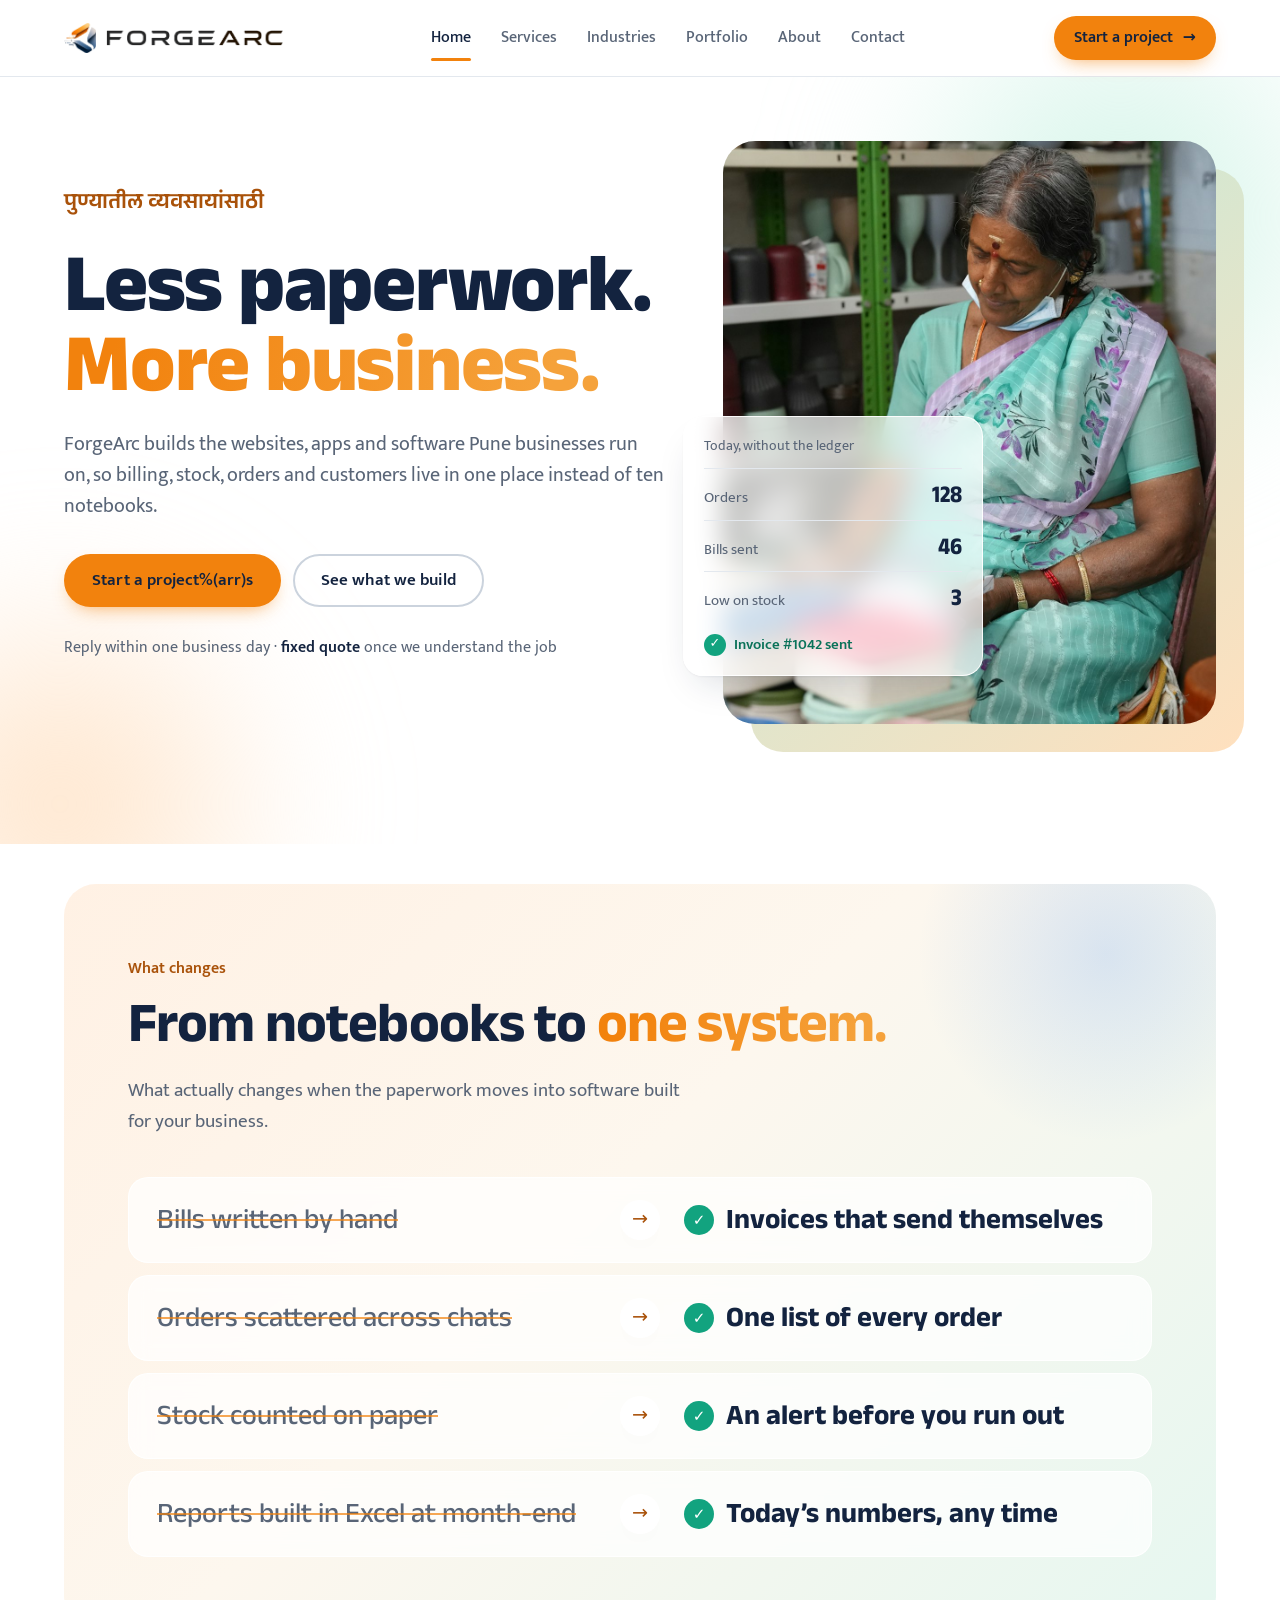
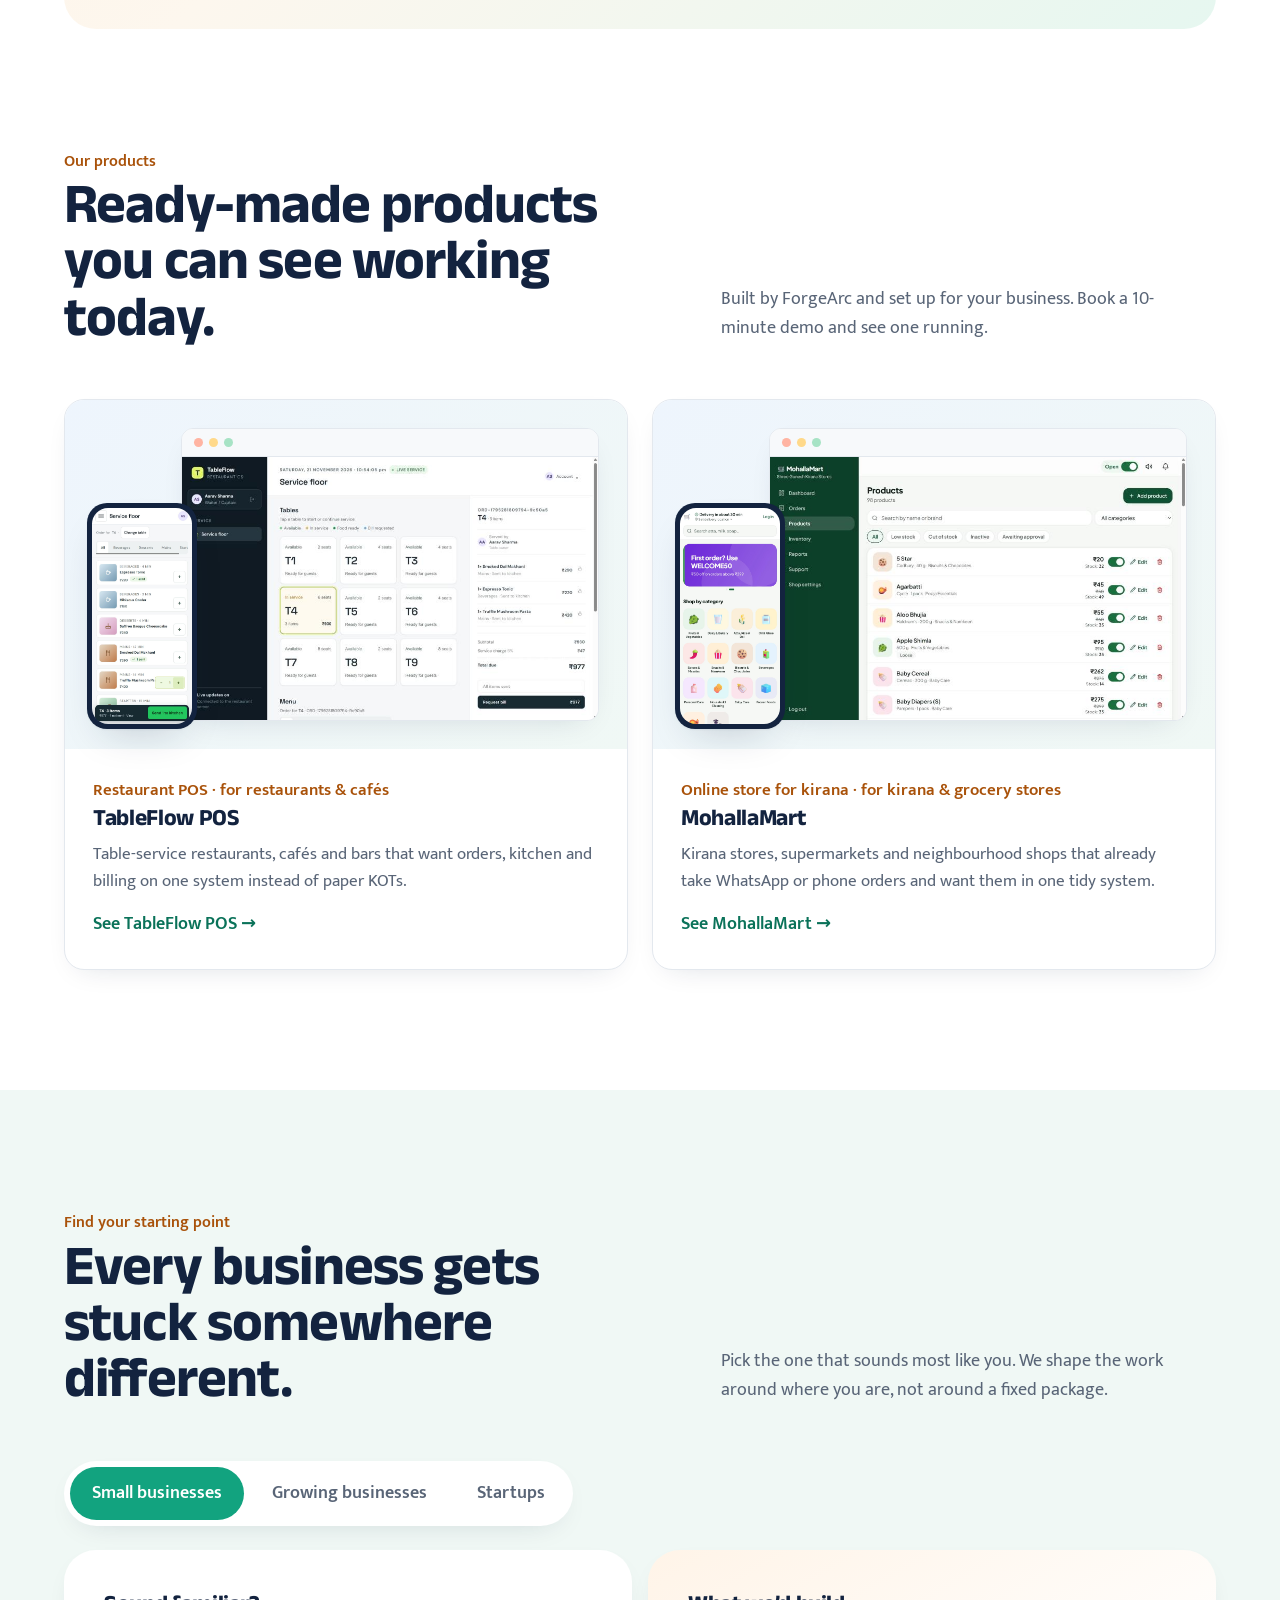
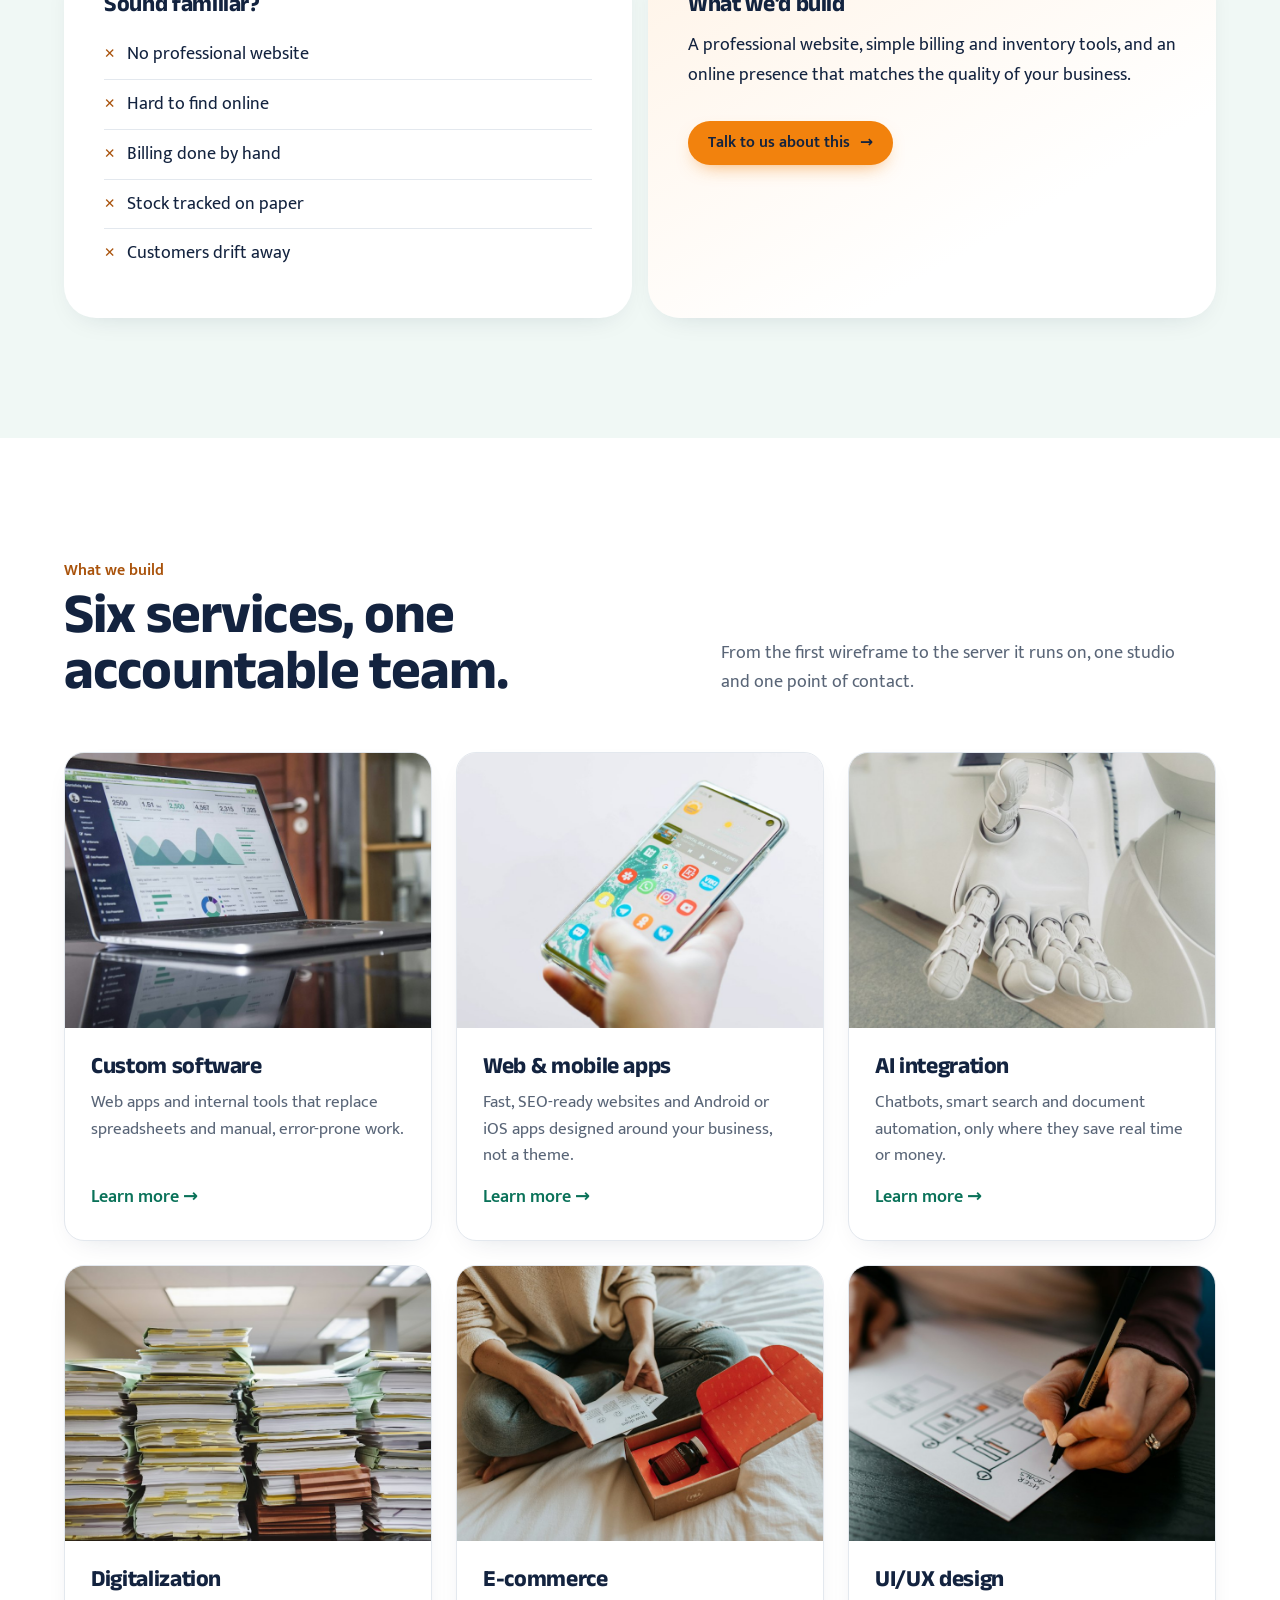
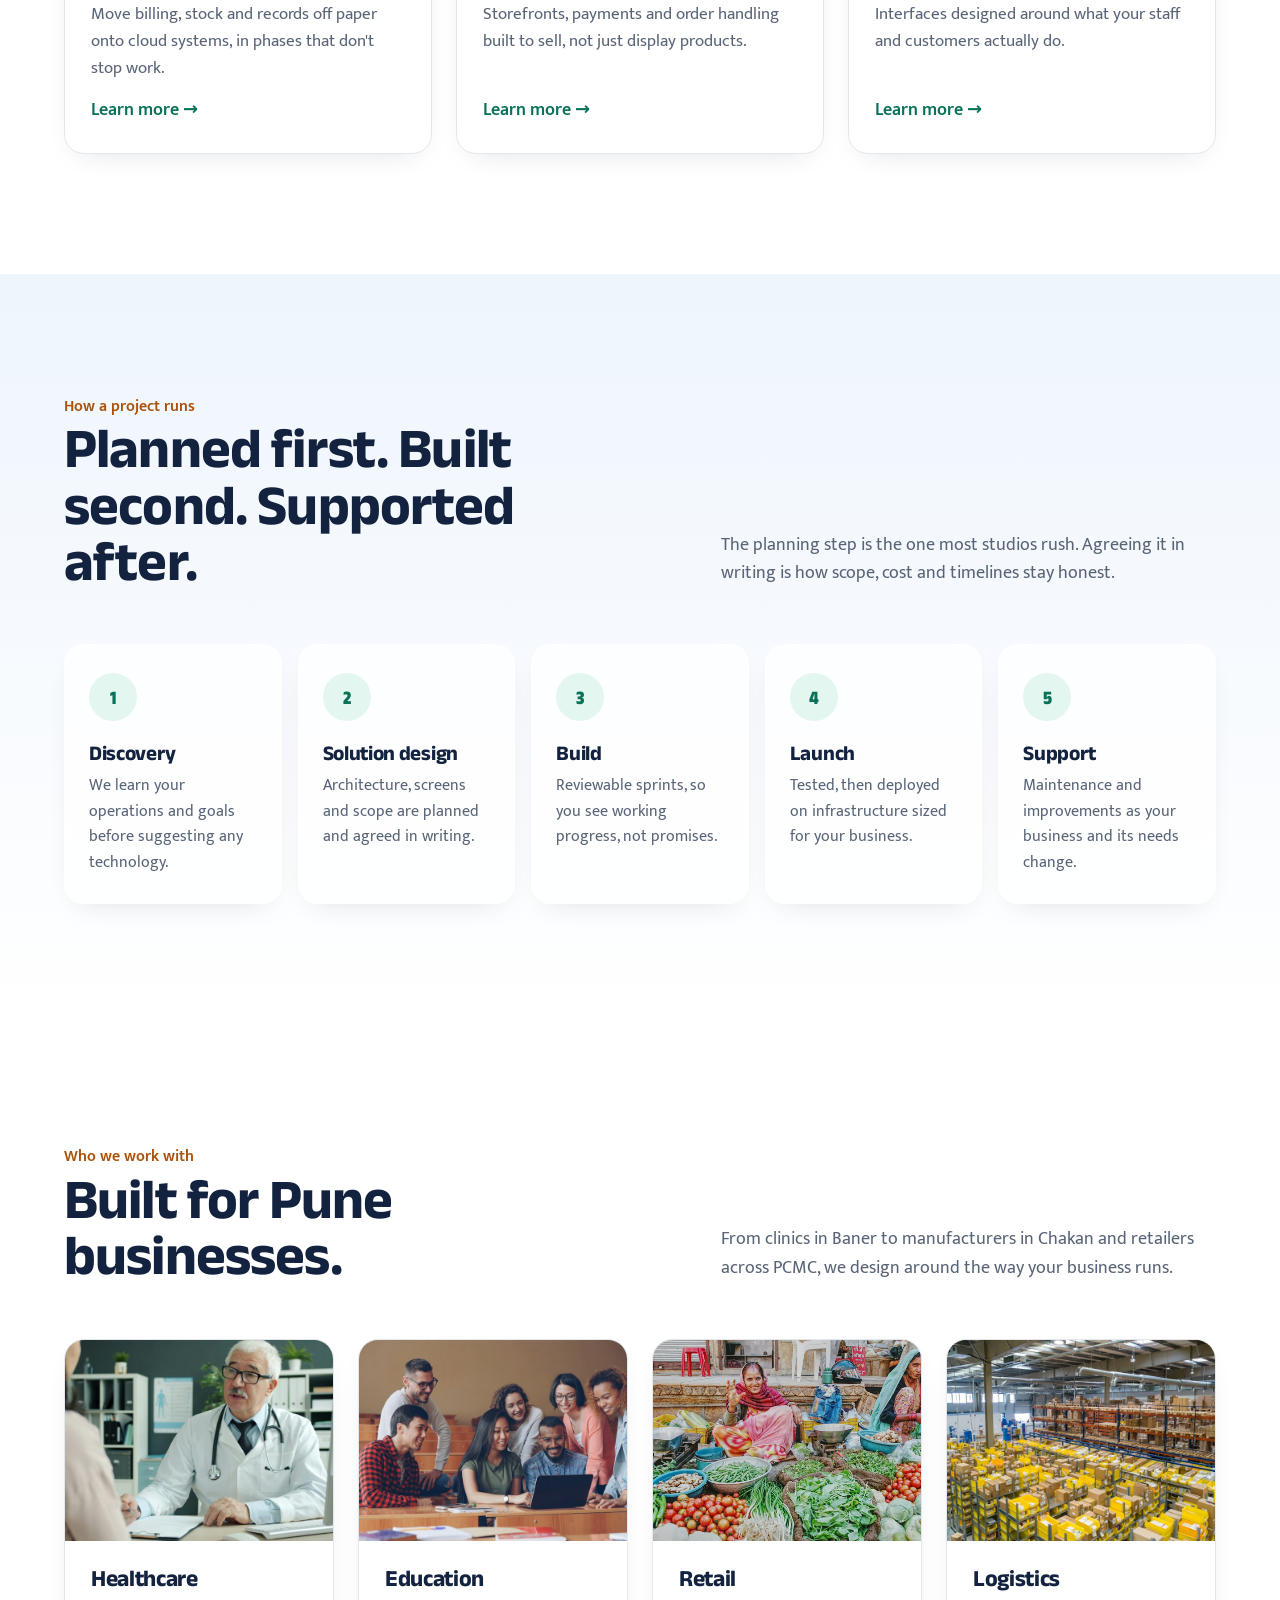
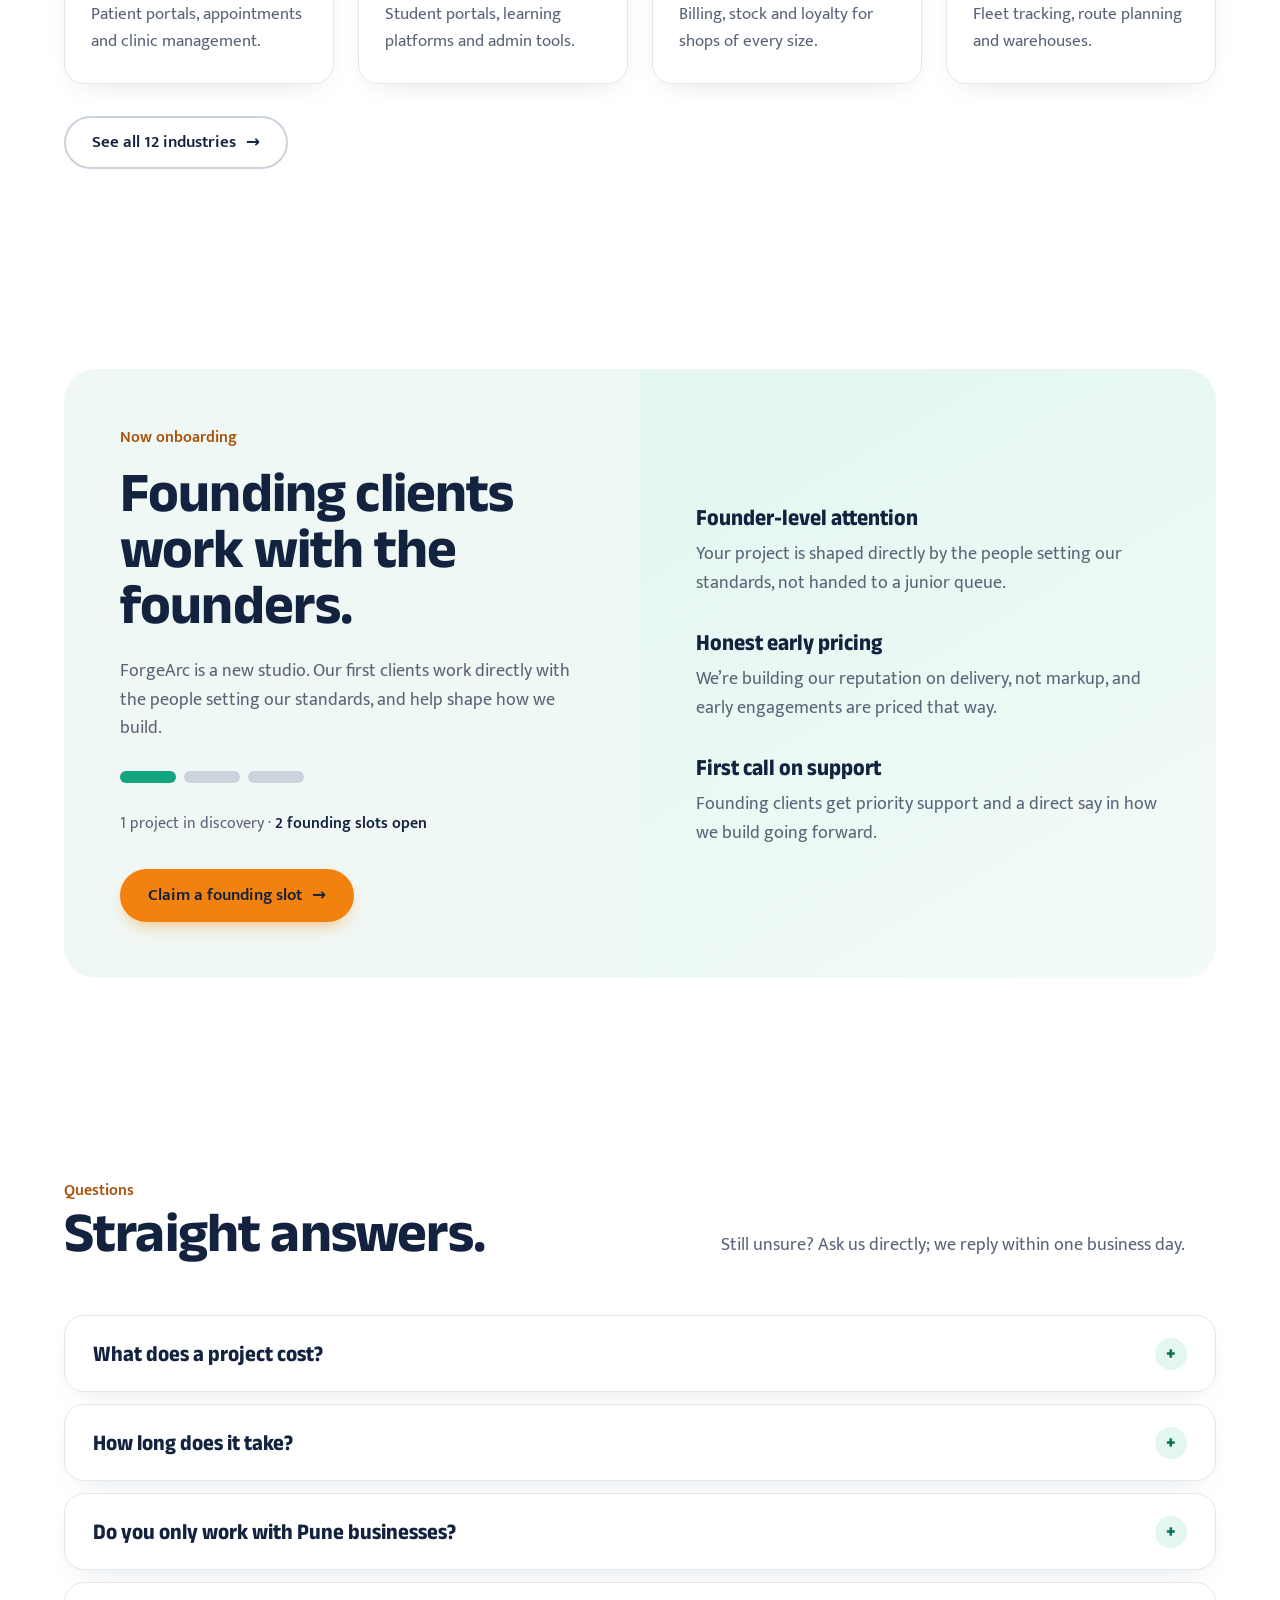
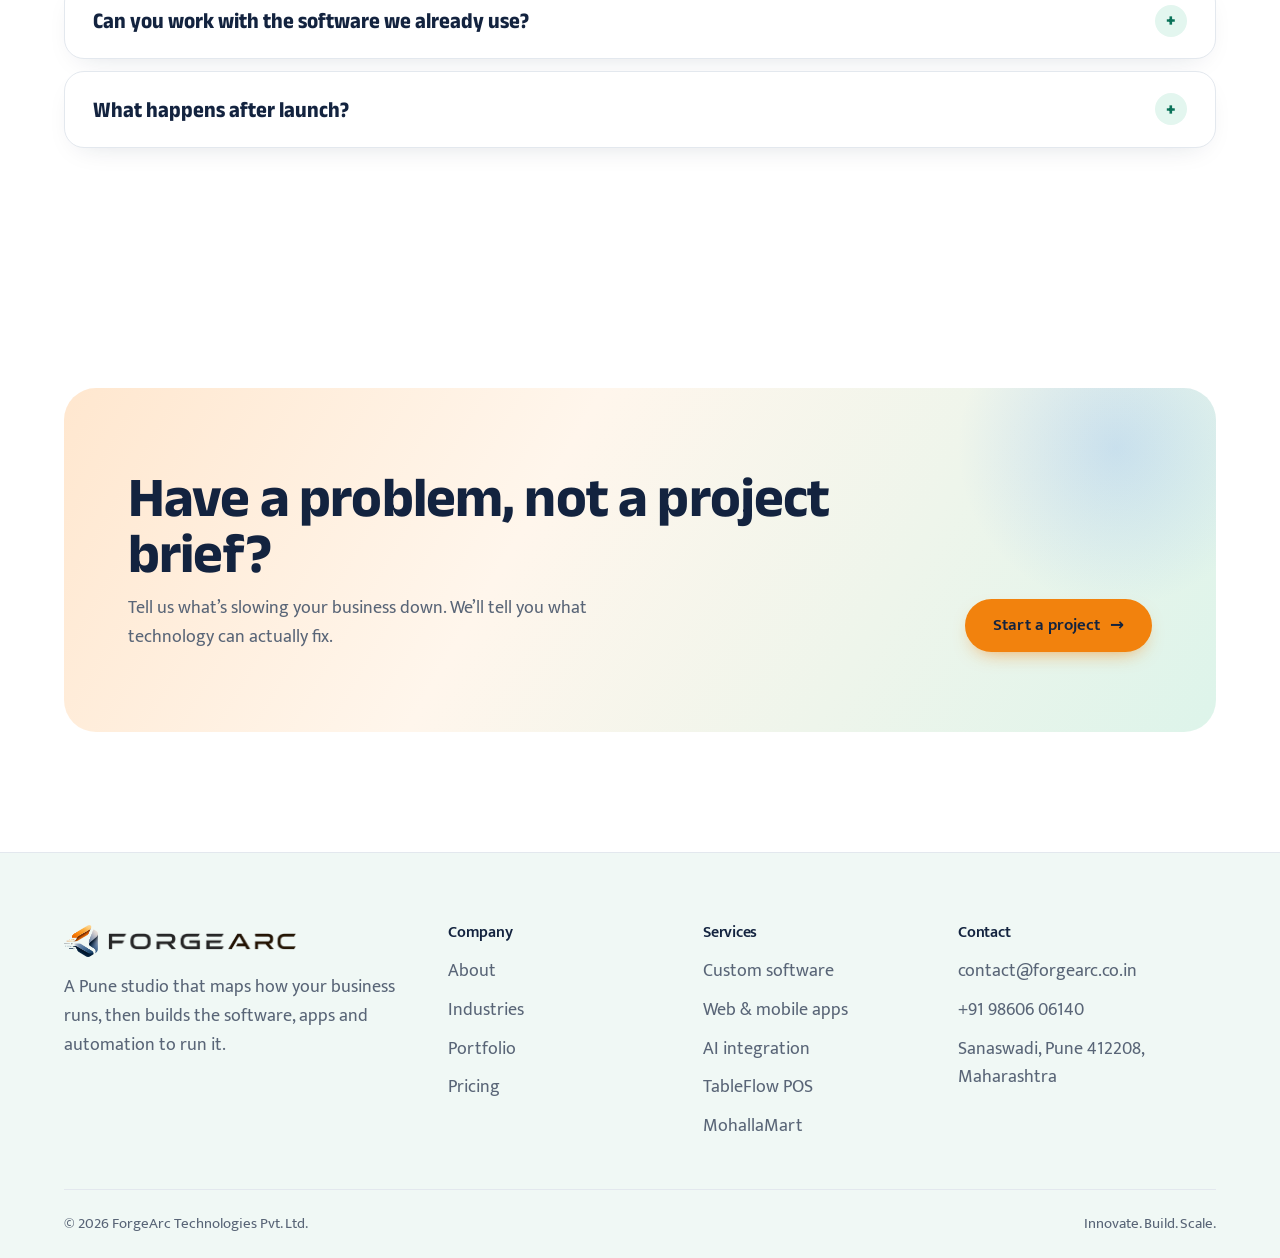
==== commit d882727a: "Add TableFlow POS and MohallaMart product pages with live demos New landing pages for both products " ====
--- a/index.html
+++ b/index.html
@@ -36,7 +36,7 @@
       <h1>Less paperwork. <em>More business.</em></h1>
       <p class="lede">ForgeArc builds the websites, apps and software Pune businesses run on, so billing, stock, orders and customers live in one place instead of ten notebooks.</p>
       <div class="actions">
-        <a class="btn btn-forge" href="contact.html">Start a project <span class="arr" aria-hidden="true">&rarr;</span></a>
+        <a class="btn btn-forge" href="contact.html">Start a project%(arr)s</a>
         <a class="btn btn-line" href="services.html">See what we build</a>
       </div>
       <p class="hero-note">Reply within one business day &middot; <b>fixed quote</b> once we understand the job</p>
@@ -67,6 +67,19 @@
       <div class="shift-row reveal"><span class="was">Reports built in Excel at month-end</span><span class="to" aria-hidden="true">&rarr;</span><span class="now">Today&rsquo;s numbers, any time</span></div>
     </div>
    </div>
+  </div>
+</section>
+
+<section class="section">
+  <div class="container">
+    <div class="section-head"><div><p class="label">Our products</p><h2>Ready-made products you can see working today.</h2></div><p>Built by ForgeArc and set up for your business. Book a 10-minute demo and see one running.</p></div>
+    <div class="grid g2"><a class="card product-card link reveal" href="tableflow.html">
+        <div class="pc-media"><div class="browser-frame"><div class="bar" aria-hidden="true"><i></i><i></i><i></i></div><img src="assets/products/tableflow-desktop.jpg" alt="" width="800" height="506" loading="lazy"></div><div class="phone-frame"><img src="assets/products/tableflow-order.jpg" alt="" width="750" height="1624" loading="lazy"></div></div>
+        <div class="body"><p class="label">Restaurant POS &middot; for restaurants &amp; caf&eacute;s</p><h3>TableFlow POS</h3><p>Table-service restaurants, caf&eacute;s and bars that want orders, kitchen and billing on one system instead of paper KOTs.</p><span class="more">See TableFlow POS &rarr;</span></div>
+      </a><a class="card product-card link reveal" href="mohalla-mart.html">
+        <div class="pc-media"><div class="browser-frame"><div class="bar" aria-hidden="true"><i></i><i></i><i></i></div><img src="assets/products/mohallamart-products.jpg" alt="" width="800" height="506" loading="lazy"></div><div class="phone-frame"><img src="assets/products/mohallamart-store.jpg" alt="" width="750" height="1624" loading="lazy"></div></div>
+        <div class="body"><p class="label">Online store for kirana &middot; for kirana &amp; grocery stores</p><h3>MohallaMart</h3><p>Kirana stores, supermarkets and neighbourhood shops that already take WhatsApp or phone orders and want them in one tidy system.</p><span class="more">See MohallaMart &rarr;</span></div>
+      </a></div>
   </div>
 </section>
 
--- a/css/style.css
+++ b/css/style.css
@@ -391,3 +391,60 @@
 /* ---------------- Reveal on scroll ---------------- */
 .js .reveal{ opacity:0; transform:translateY(18px); transition:opacity .7s ease, transform .7s cubic-bezier(.2,.7,.2,1); }
 .js .reveal.in{ opacity:1; transform:none; }
+
+/* ---------------- Products: device frames ---------------- */
+.browser-frame{ background:var(--bg); border:1px solid var(--line); border-radius:var(--r-sm); overflow:hidden; box-shadow:var(--shadow); }
+.browser-frame .bar{ display:flex; gap:6px; padding:9px 12px; border-bottom:1px solid var(--line); background:#F7F9FB; }
+.browser-frame .bar i{ width:9px; height:9px; border-radius:50%; background:var(--line-strong); }
+.browser-frame .bar i:first-child{ background:#FFB4A2; }
+.browser-frame .bar i:nth-child(2){ background:#FFD98A; }
+.browser-frame .bar i:nth-child(3){ background:#A7E3C5; }
+.browser-frame img{ width:100%; height:auto; display:block; }
+.phone-frame{ background:#13233F; padding:7px; border-radius:30px; box-shadow:var(--shadow); }
+.phone-frame img{ width:100%; height:auto; display:block; border-radius:24px; }
+
+/* product hero: tablet/desktop screen with a phone overlapping it */
+.product-hero{ padding:64px 0 72px; position:relative; overflow:hidden; isolation:isolate; background:linear-gradient(160deg, var(--bg-sky) 0%, #F8FBFF 55%, var(--bg-alt) 100%); }
+.product-hero::after{ content:""; position:absolute; z-index:-1; right:-120px; top:-160px; width:520px; height:520px; border-radius:50%; background:radial-gradient(circle, #FFE3C7, transparent 70%); filter:blur(30px); }
+.product-grid{ display:grid; grid-template-columns:minmax(0,1fr) minmax(0,1.05fr); gap:56px; align-items:center; margin-bottom:48px; }
+.product-hero h1{ font-size:clamp(2.4rem, 4.8vw, 4rem); margin-bottom:22px; }
+.device-stack{ position:relative; padding:0 0 40px 64px; }
+.device-stack .phone-frame{ position:absolute; left:0; bottom:0; width:30%; max-width:190px; }
+@media (max-width:980px){ .product-grid{ grid-template-columns:1fr; } .device-stack{ padding-left:40px; } }
+
+/* how it works: alternating text and screen */
+.psteps{ display:grid; gap:24px; counter-reset:ps; }
+.pstep{ counter-increment:ps; display:grid; grid-template-columns:minmax(0,1fr) minmax(0,1fr); gap:48px; align-items:center; padding:36px; border-radius:var(--r-lg); background:var(--bg); border:1px solid var(--line); box-shadow:var(--shadow-soft); }
+.pstep .ptext::before{ content:counter(ps); display:flex; width:44px; height:44px; border-radius:50%; align-items:center; justify-content:center; background:var(--mint-wash); color:var(--mint-ink); font-family:var(--f-display); font-weight:800; font-size:1.15rem; margin-bottom:18px; }
+.pstep h3{ font-size:1.7rem; margin-bottom:10px; }
+.pstep p{ margin:0; font-size:1.1rem; }
+.pstep .pmedia{ display:flex; justify-content:center; }
+.pstep .pmedia .phone-frame{ width:min(200px, 60%); }
+.pstep .pmedia .browser-frame{ width:100%; }
+.pstep.noimg{ grid-template-columns:1fr; background:linear-gradient(120deg, #FFF1E4, #E6F7F0); border-color:transparent; }
+.pstep:nth-child(even) .pmedia{ order:-1; }
+@media (max-width:860px){ .pstep{ grid-template-columns:1fr; gap:28px; padding:24px; } .pstep:nth-child(even) .pmedia{ order:0; } }
+
+/* screens gallery */
+.gallery{ display:grid; grid-template-columns:repeat(6, minmax(0,1fr)); gap:24px; align-items:end; }
+.gshot.phone{ grid-column:span 1; }
+.gshot.desk{ grid-column:span 2; }
+.gshot figcaption{ margin-top:12px; font-size:.95rem; color:var(--muted); text-align:center; }
+@media (max-width:980px){ .gallery{ grid-template-columns:repeat(2, minmax(0,1fr)); } .gshot.phone, .gshot.desk{ grid-column:span 1; } .gshot.desk{ grid-column:span 2; } }
+
+/* product cards on home and portfolio */
+.product-card{ padding:0; overflow:hidden; display:flex; flex-direction:column; }
+.pc-media{ position:relative; padding:28px 28px 28px 116px; background:linear-gradient(140deg, var(--bg-sky), var(--bg-alt)); }
+.pc-media .browser-frame{ box-shadow:var(--shadow-soft); }
+.pc-media .phone-frame{ position:absolute; left:22px; bottom:20px; width:110px; padding:5px; border-radius:20px; }
+.pc-media .phone-frame img{ border-radius:16px; }
+.product-card .body{ padding:28px 28px 30px; display:flex; flex-direction:column; flex:1; }
+.product-card .more{ margin-top:auto; padding-top:16px; font-weight:600; color:var(--mint-ink); }
+
+/* live demo logins under a product hero */
+.demo-logins{ margin-top:24px; padding:18px 20px; border-radius:var(--r); background:var(--glass); border:1px solid var(--glass-line); box-shadow:var(--shadow-soft); max-width:560px; }
+.demo-logins p{ font-size:.92rem; margin:0 0 10px; }
+.demo-logins ul{ display:grid; gap:6px; }
+.demo-logins li{ display:grid; grid-template-columns:130px 1fr auto; gap:10px; font-size:.95rem; }
+.demo-logins li span{ font-family:ui-monospace, SFMono-Regular, Menlo, monospace; font-size:.88rem; color:var(--ink); overflow-wrap:anywhere; }
+@media (max-width:480px){ .demo-logins li{ grid-template-columns:1fr; gap:0; padding-bottom:6px; border-bottom:1px solid var(--line); } }
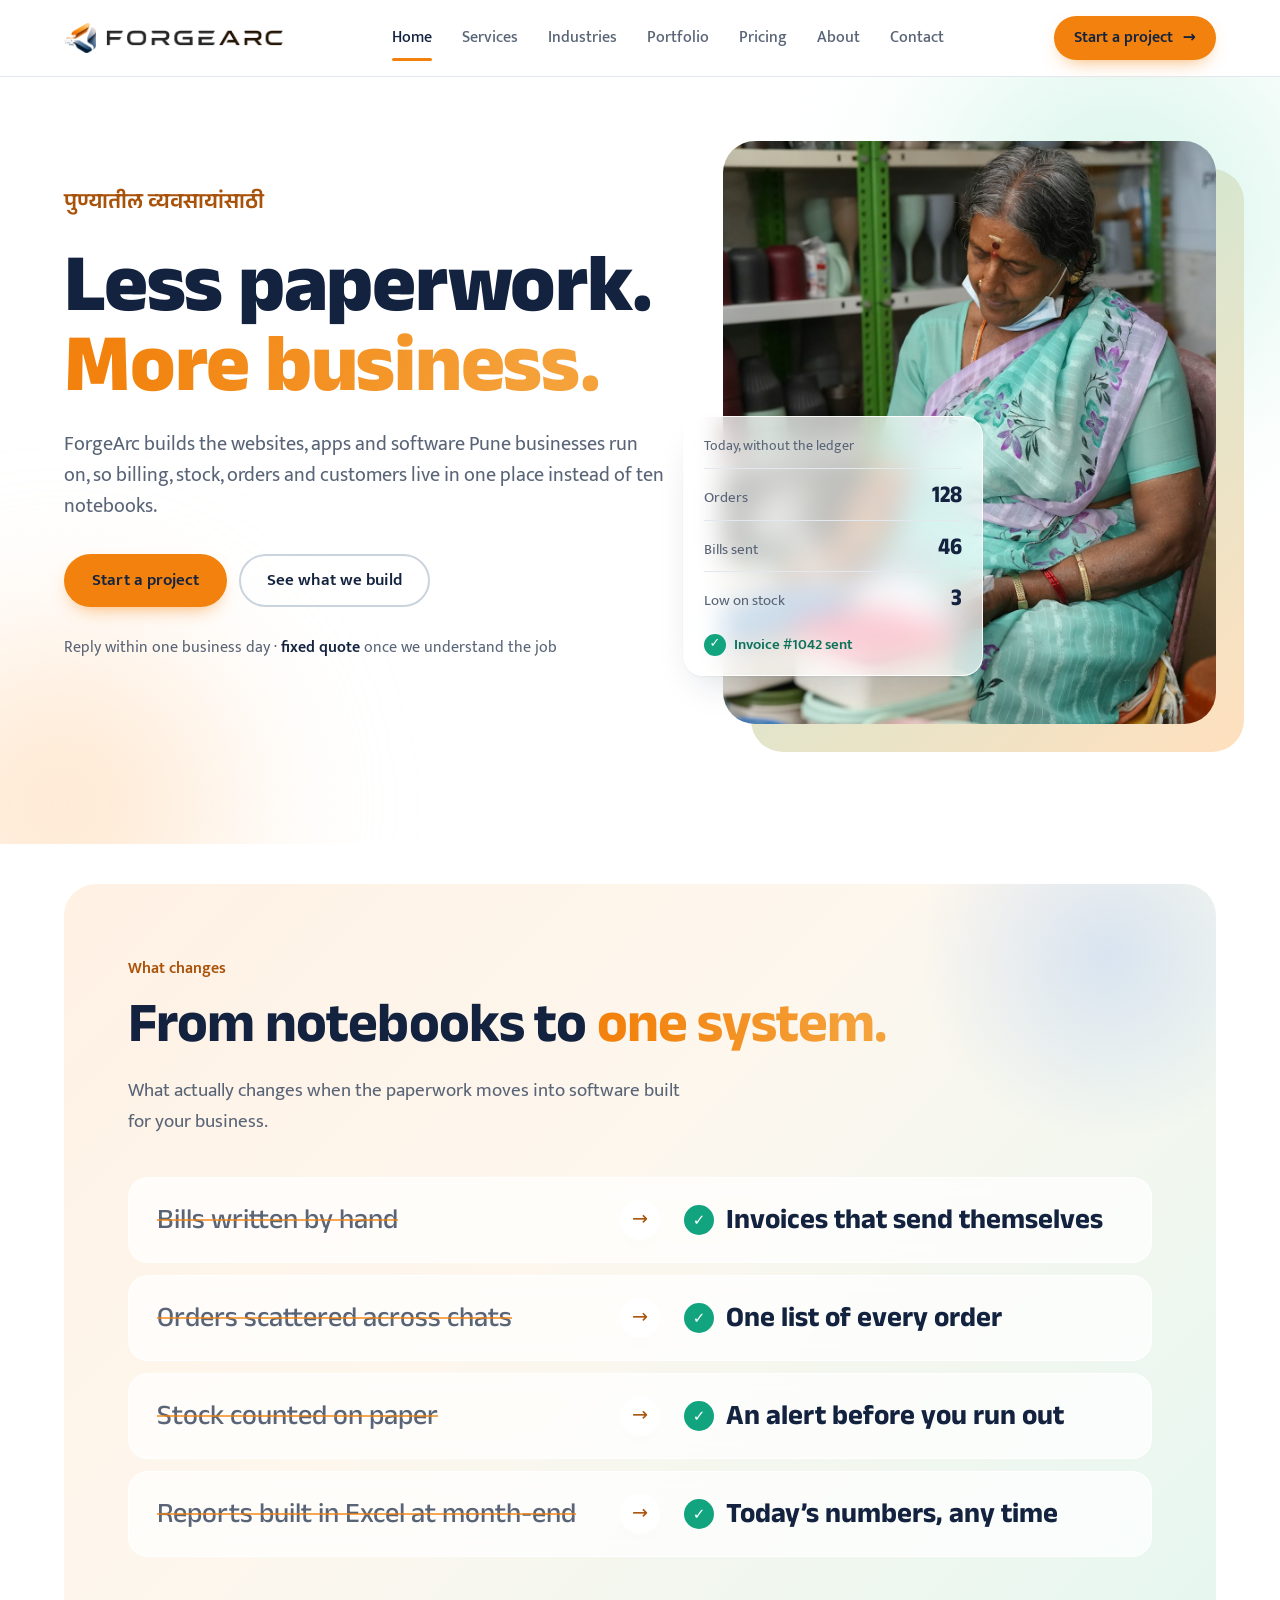
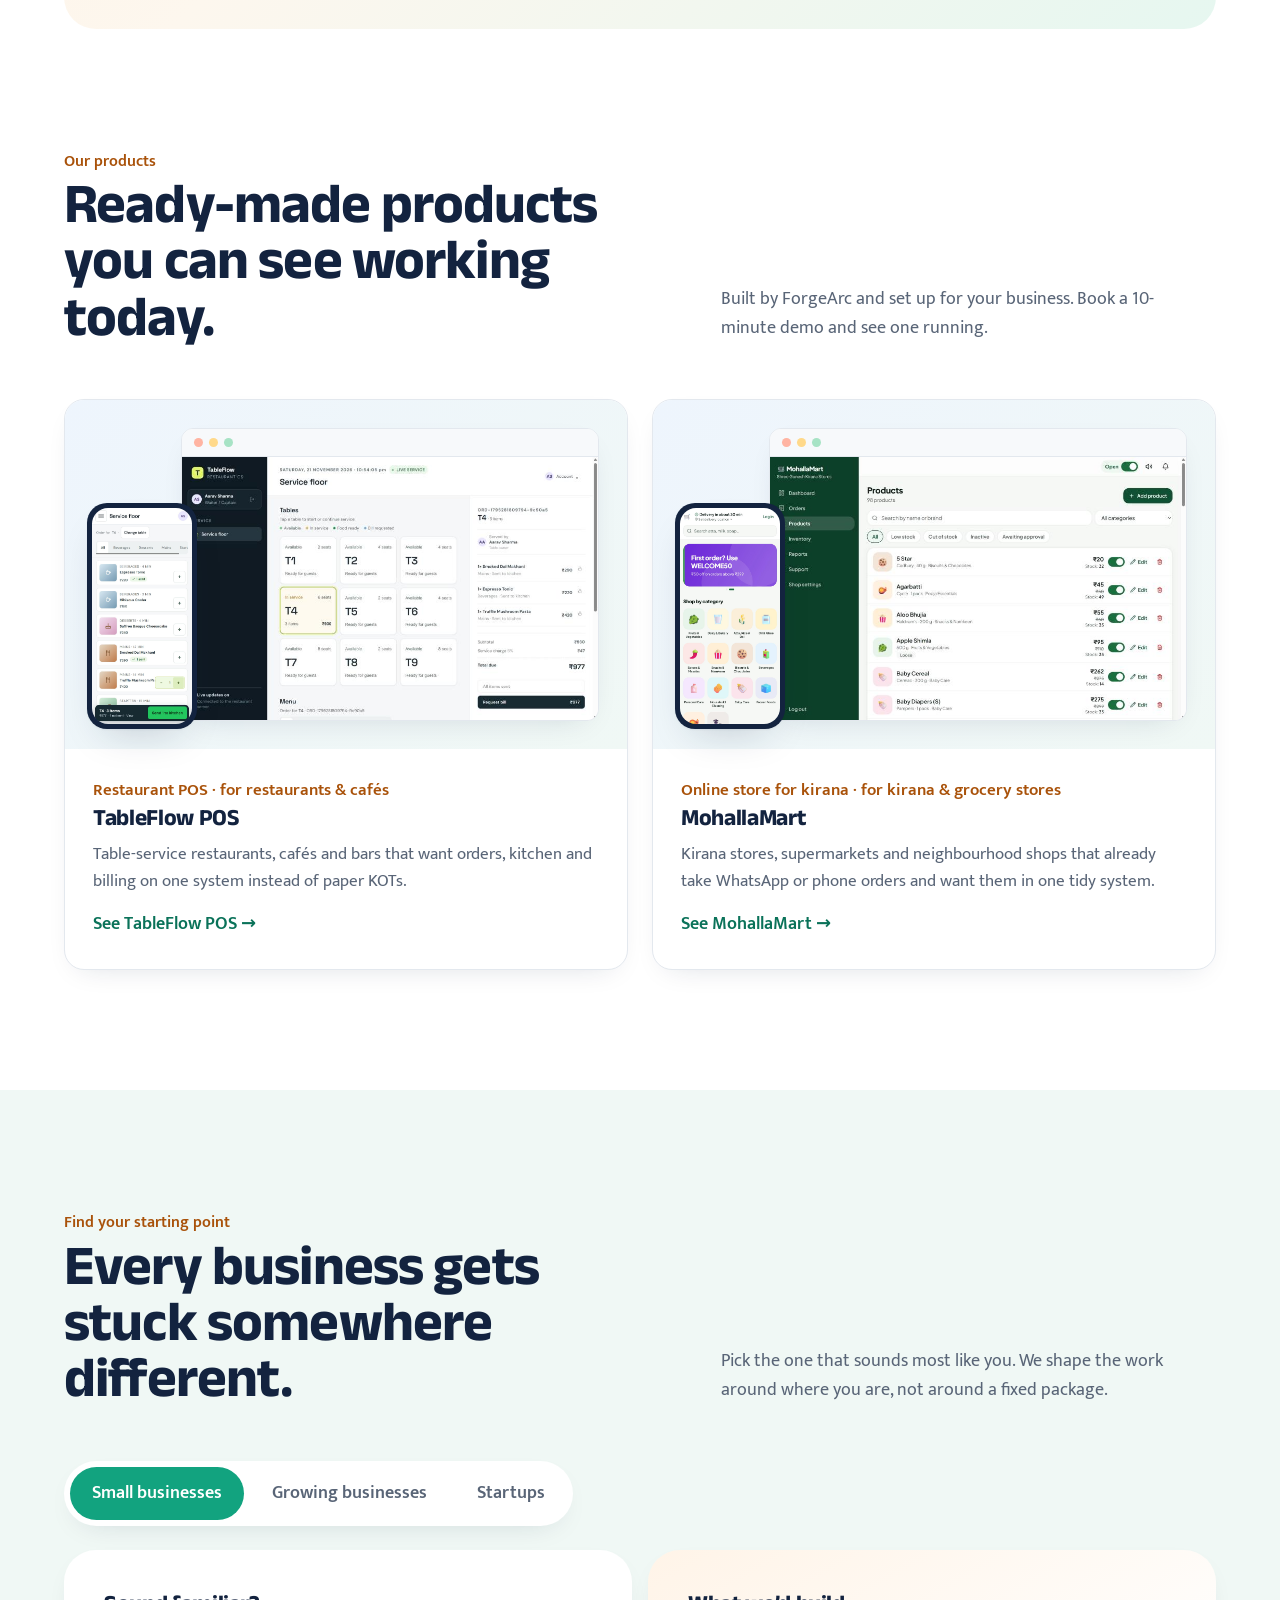
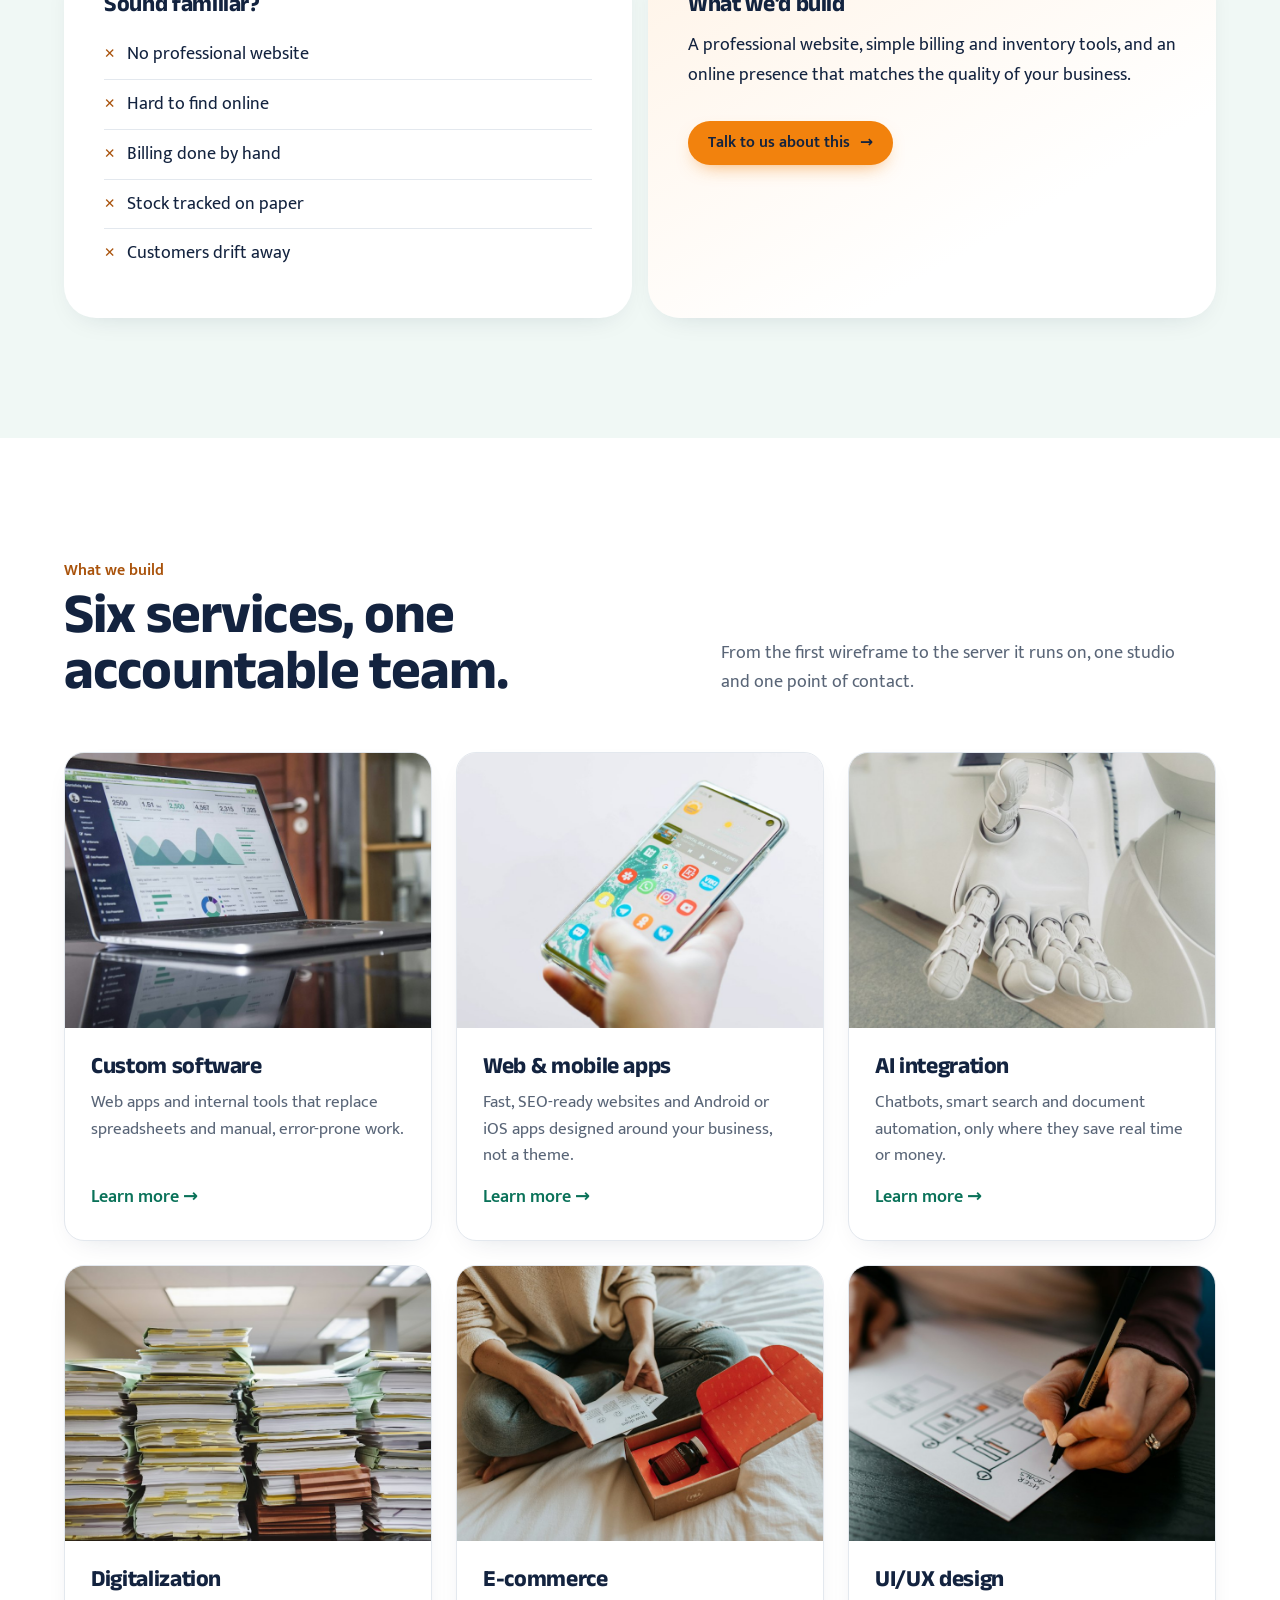
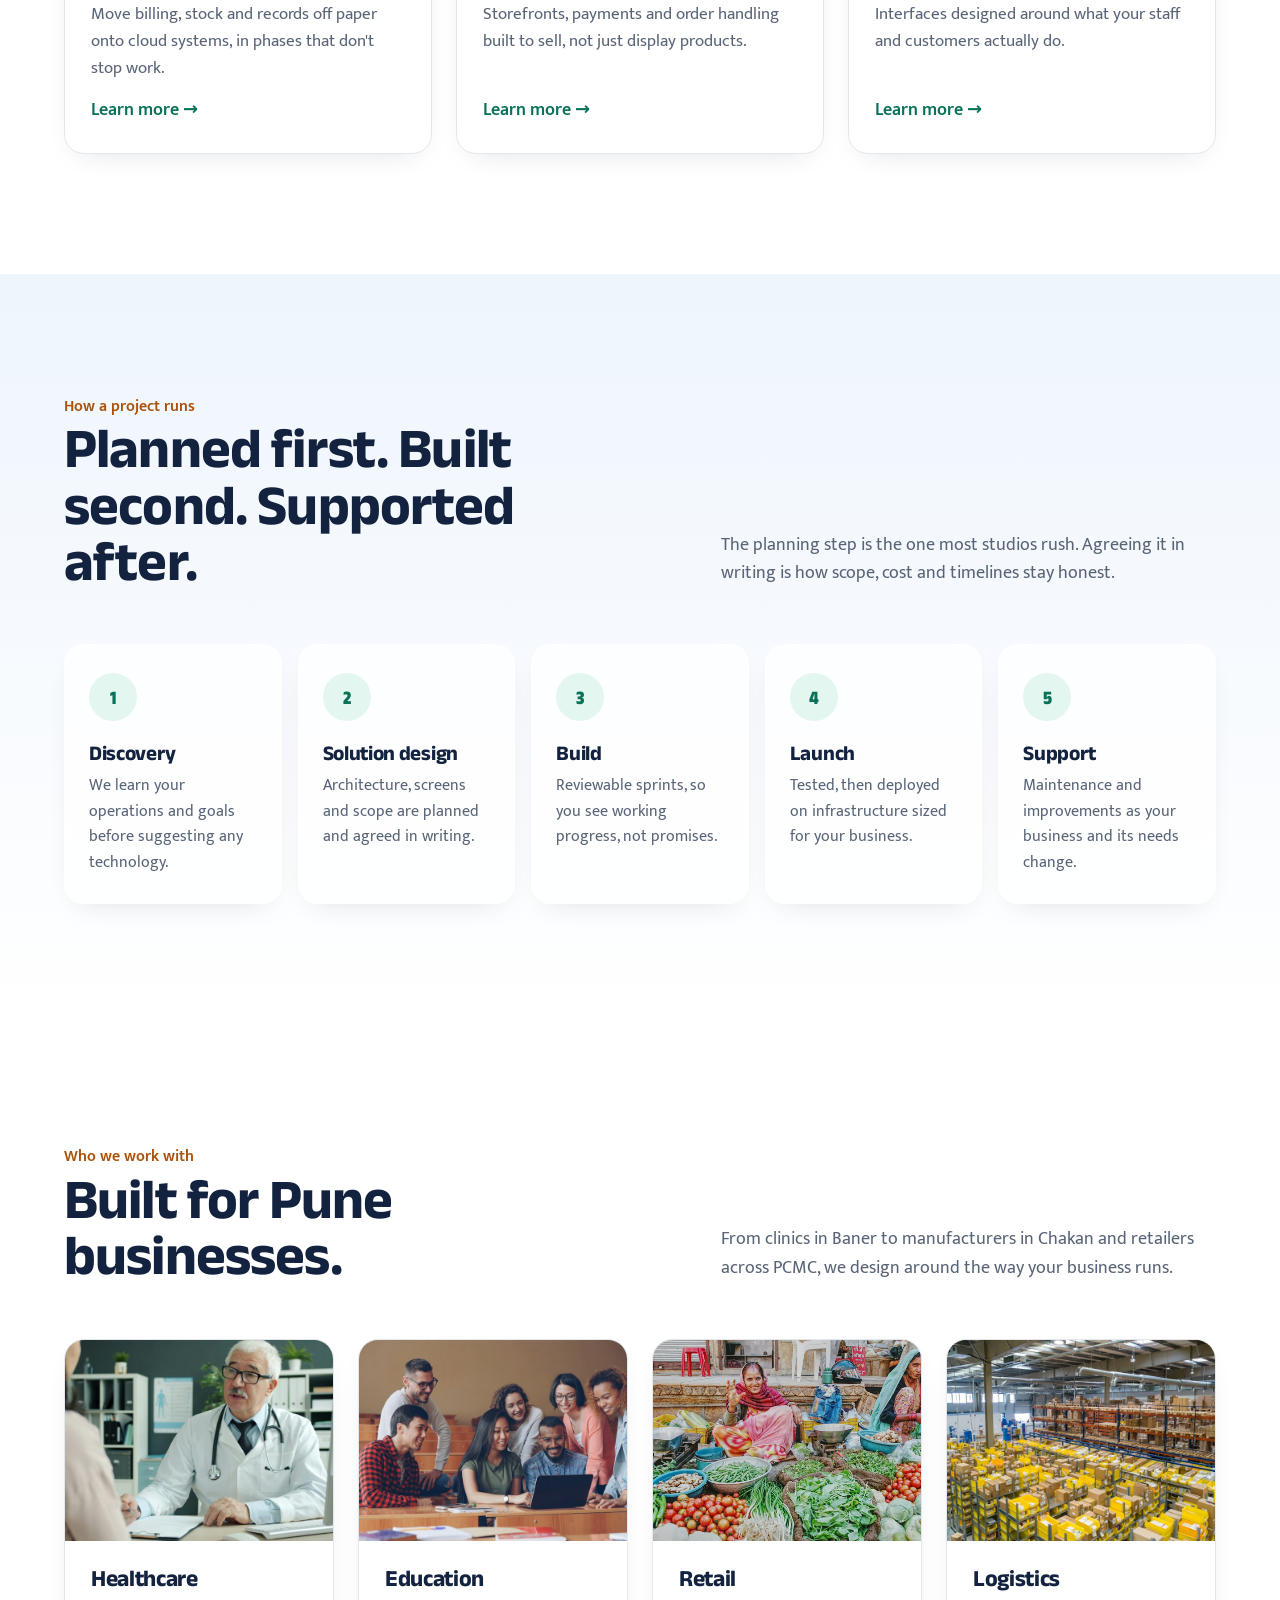
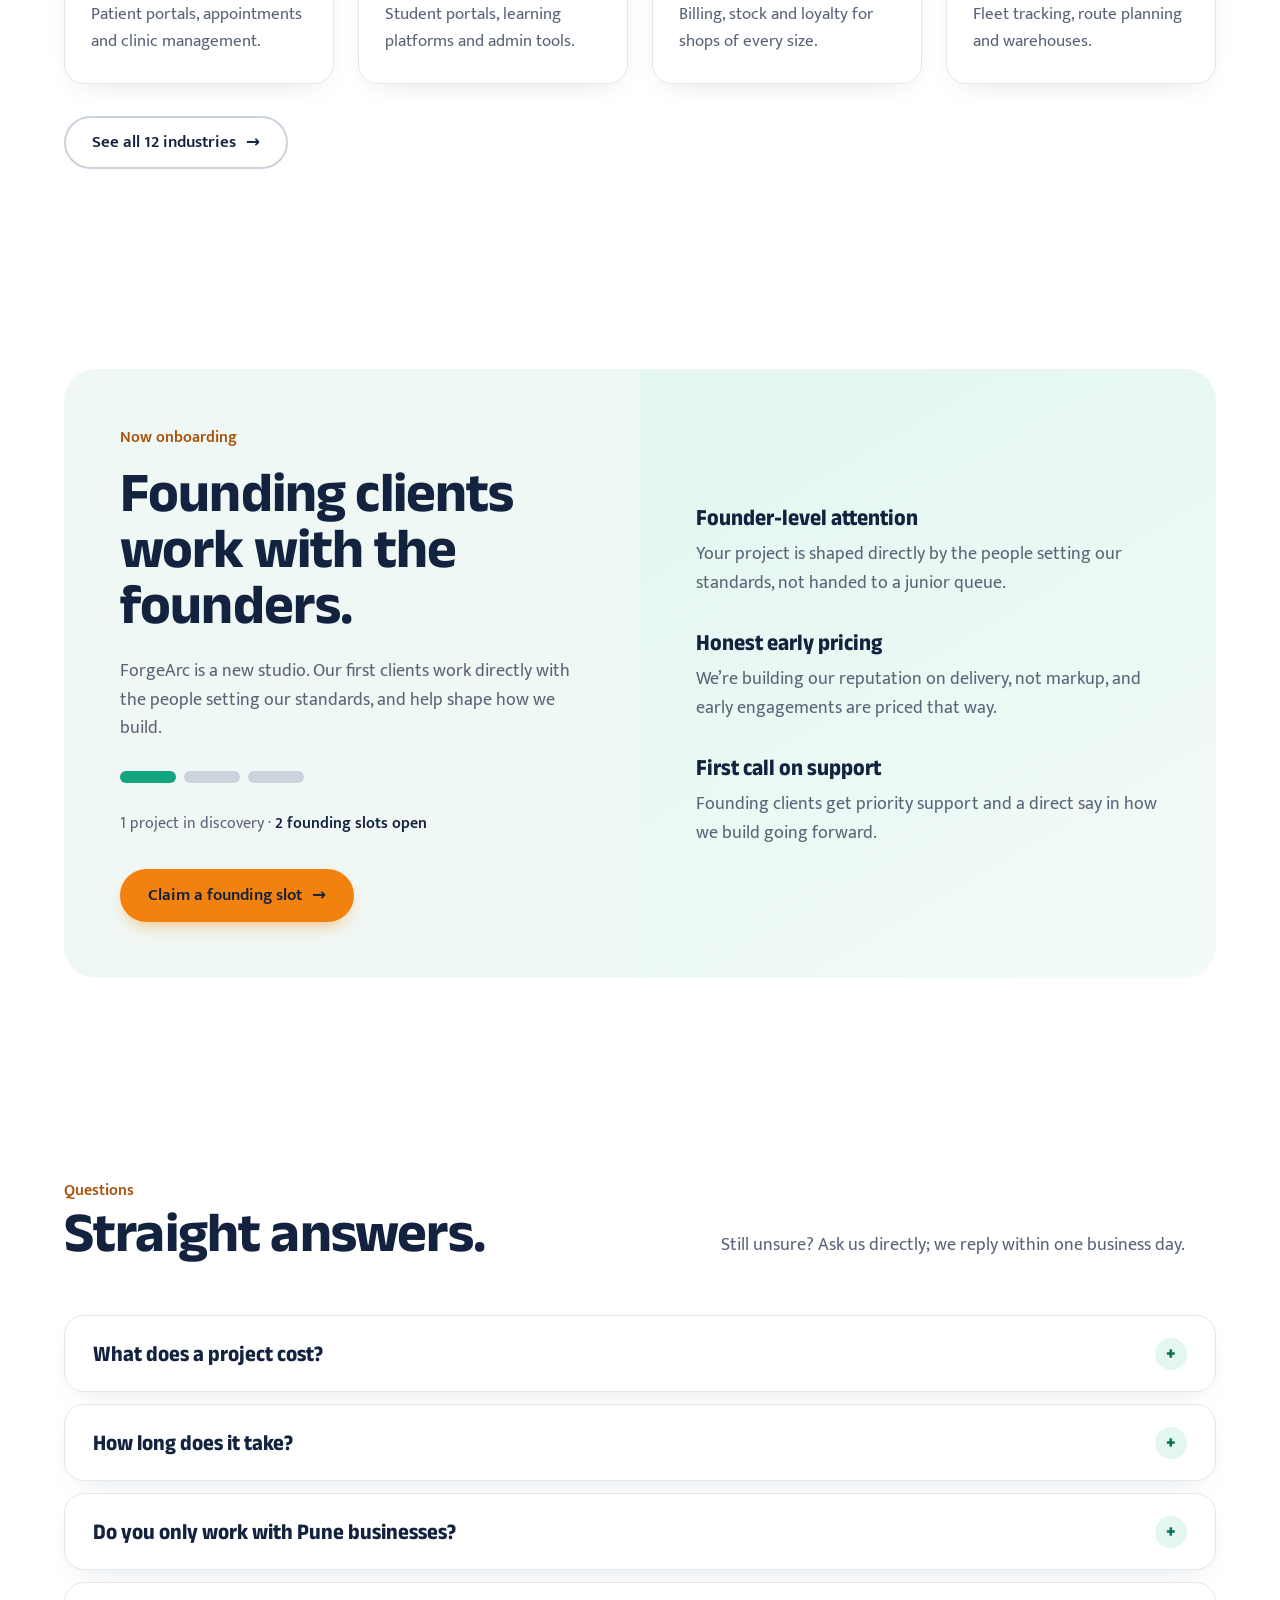
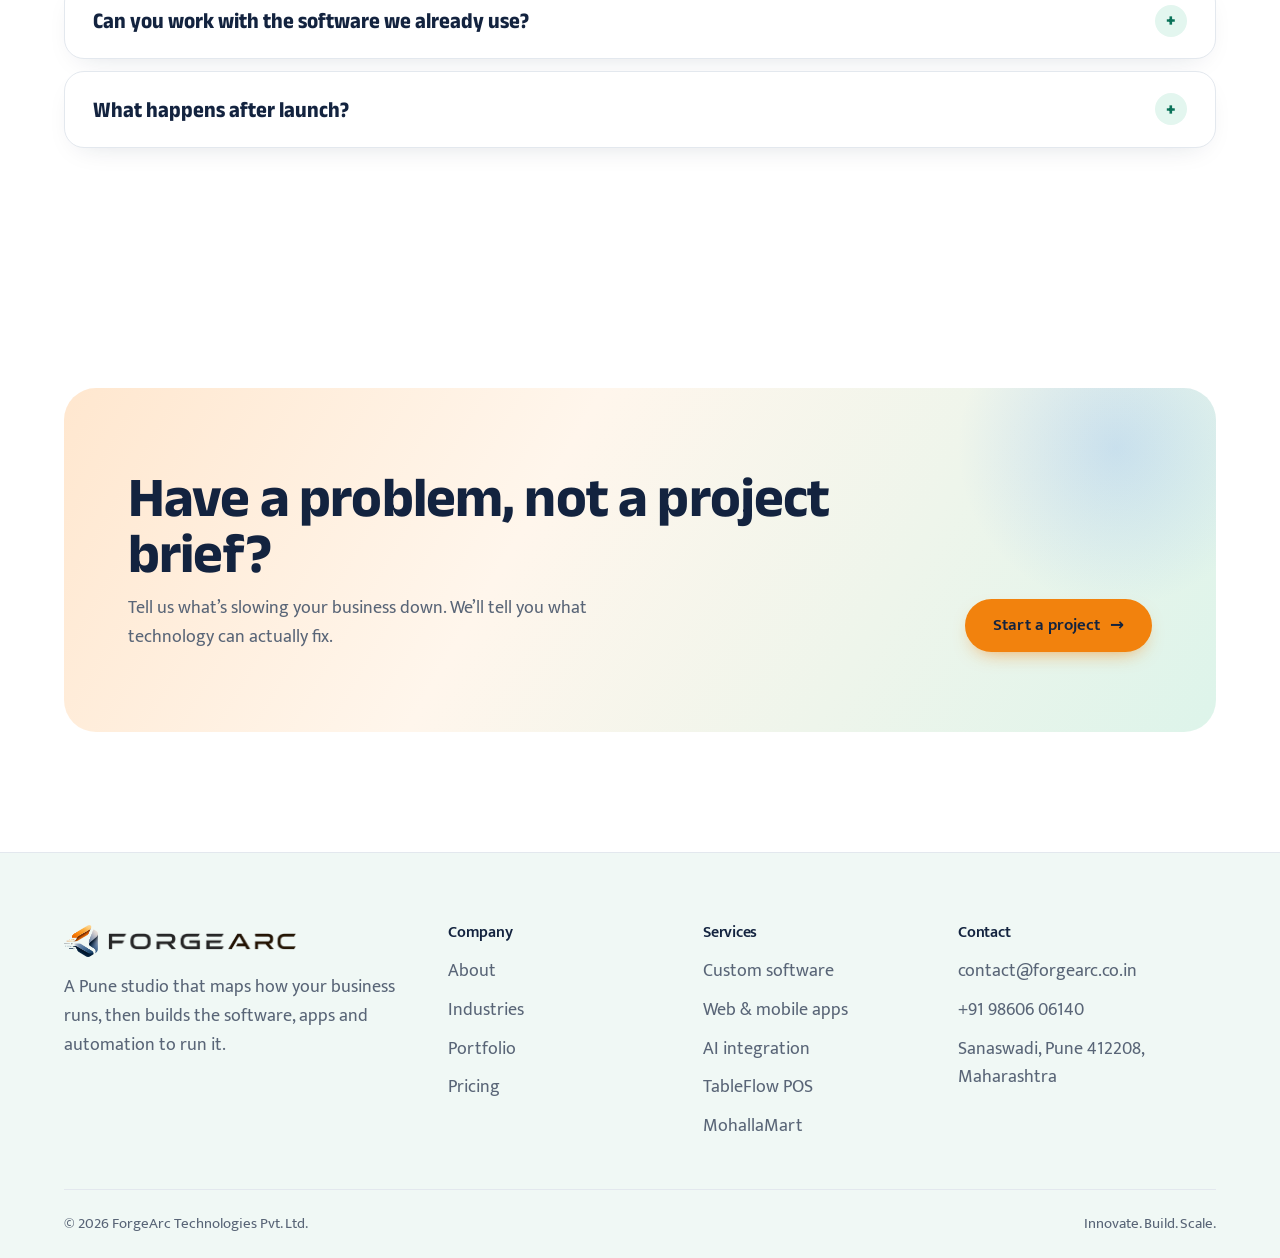
==== commit 320320bf: "Update print statement from 'Hello' to 'Goodbye'" ====
--- a/index.html
+++ b/index.html
@@ -36,7 +36,7 @@
       <h1>Less paperwork. <em>More business.</em></h1>
       <p class="lede">ForgeArc builds the websites, apps and software Pune businesses run on, so billing, stock, orders and customers live in one place instead of ten notebooks.</p>
       <div class="actions">
-        <a class="btn btn-forge" href="contact.html">Start a project%(arr)s</a>
+        <a class="btn btn-forge" href="contact.html">Start a project</a>
         <a class="btn btn-line" href="services.html">See what we build</a>
       </div>
       <p class="hero-note">Reply within one business day &middot; <b>fixed quote</b> once we understand the job</p>
